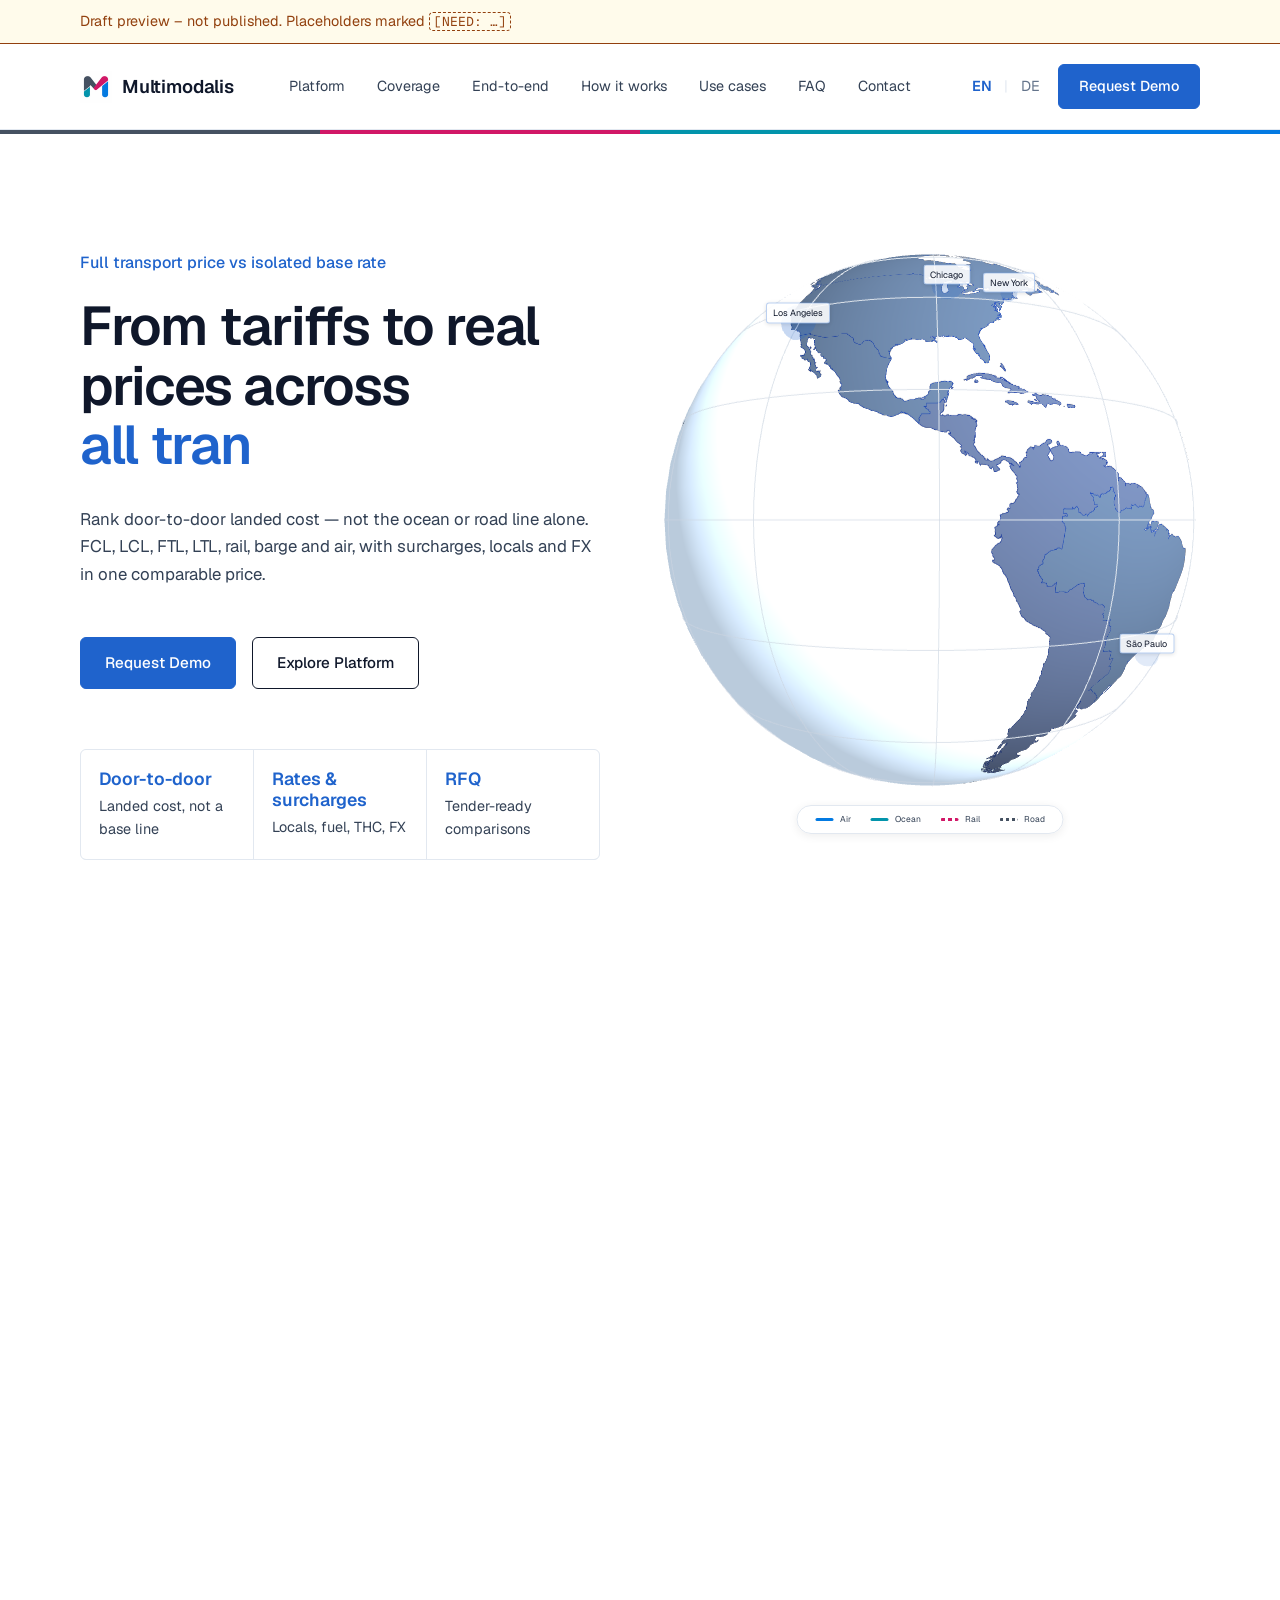
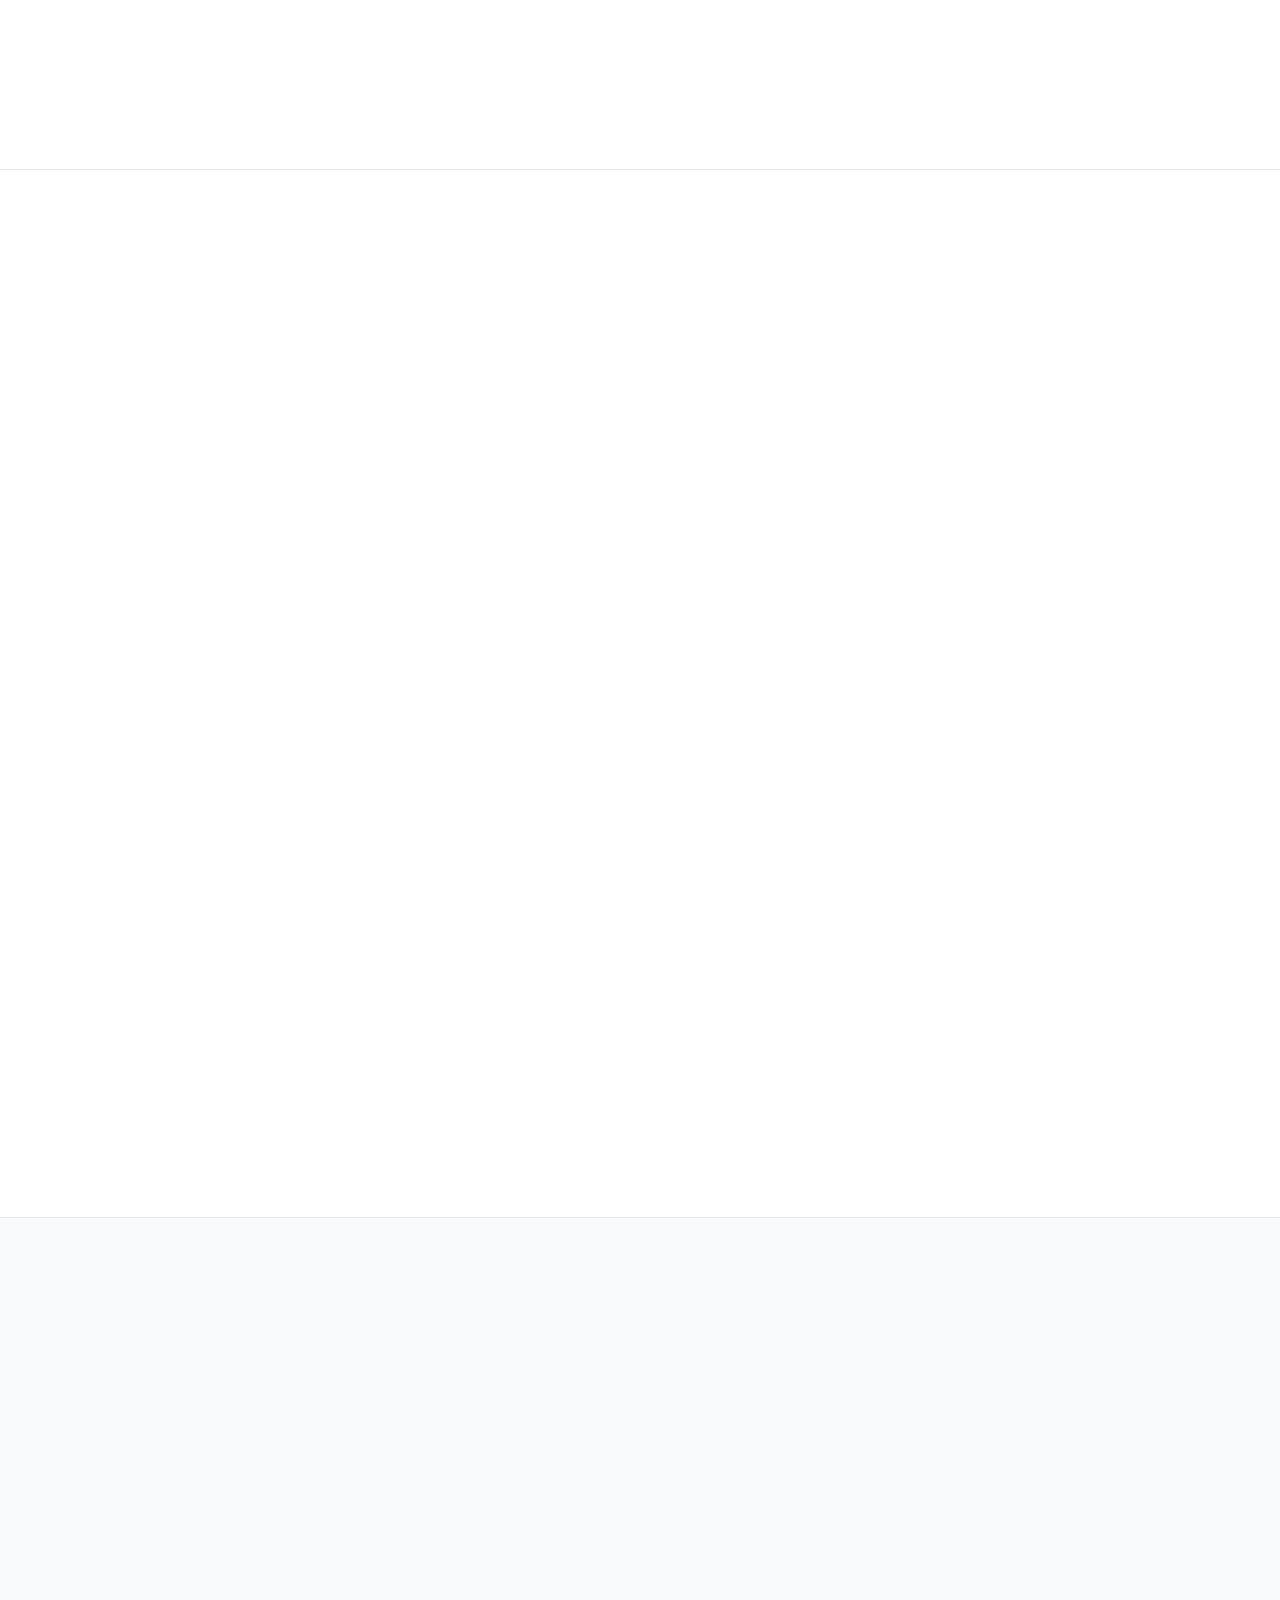
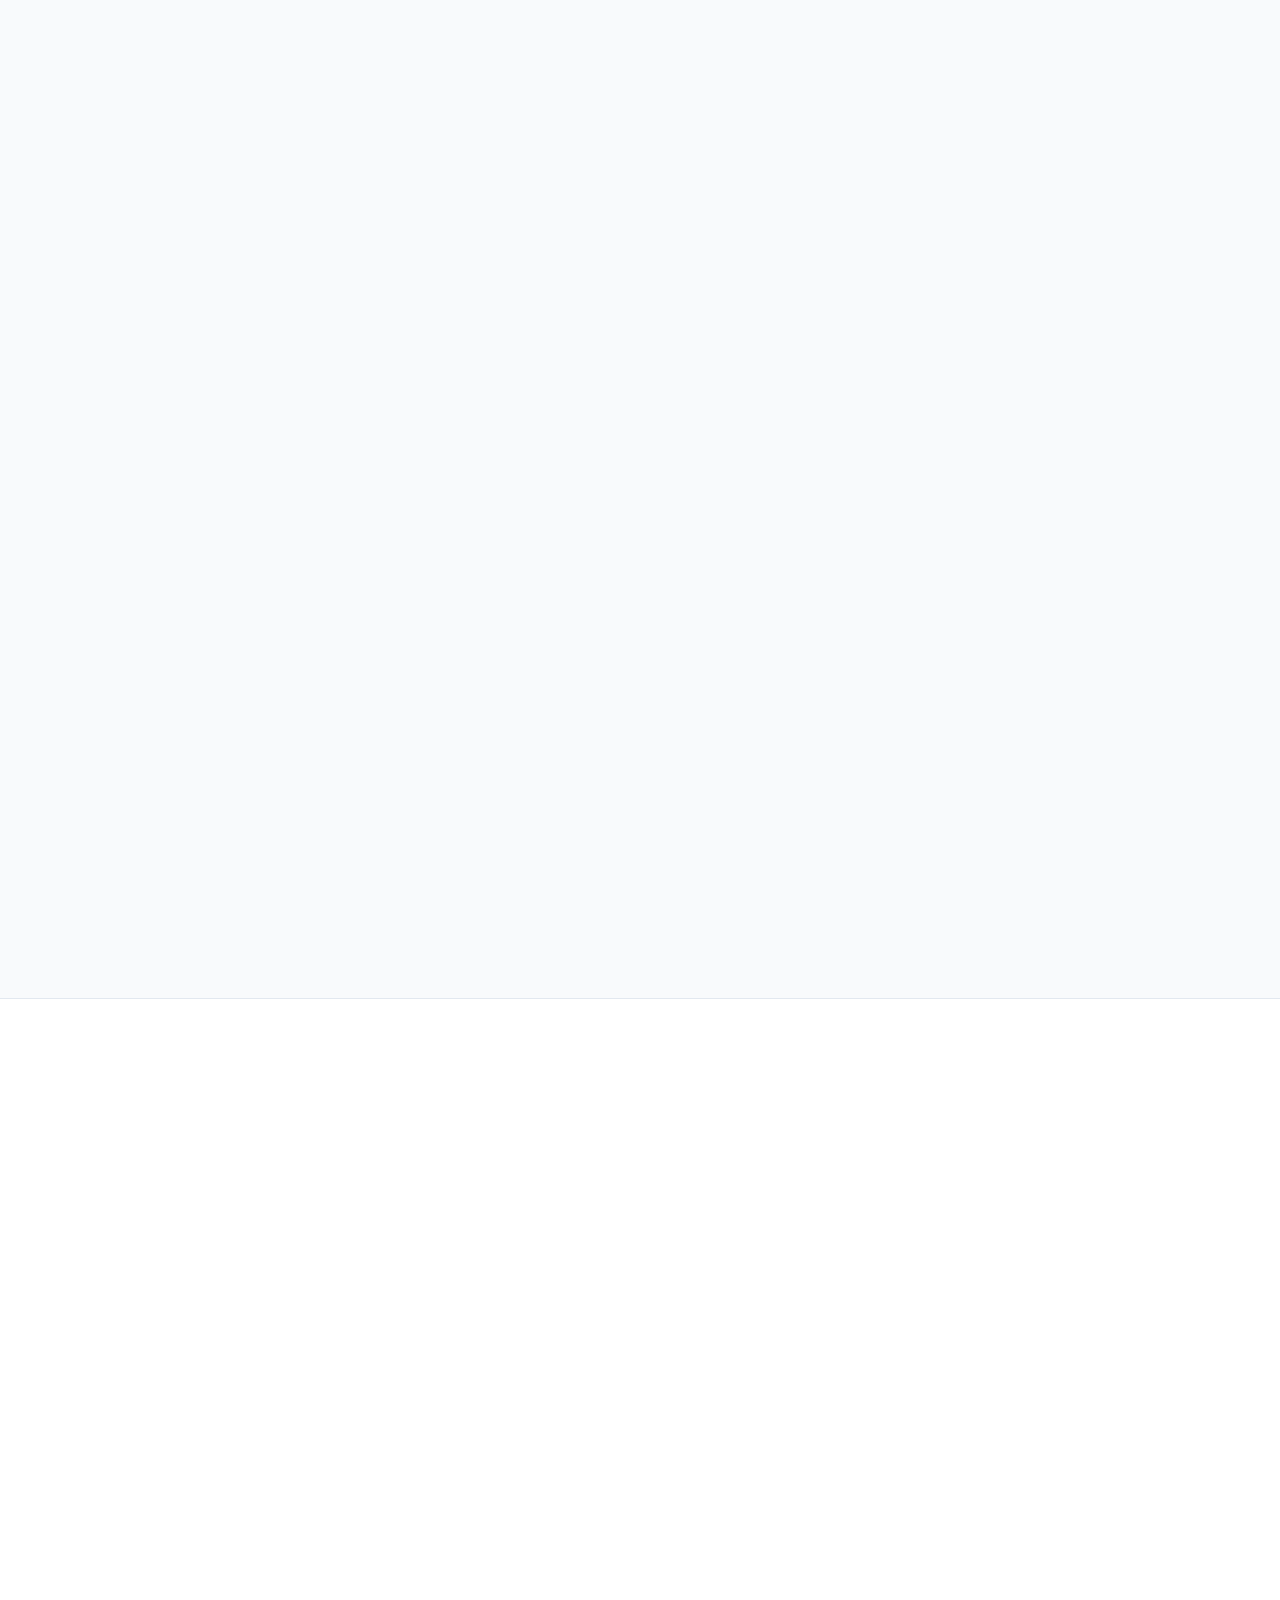
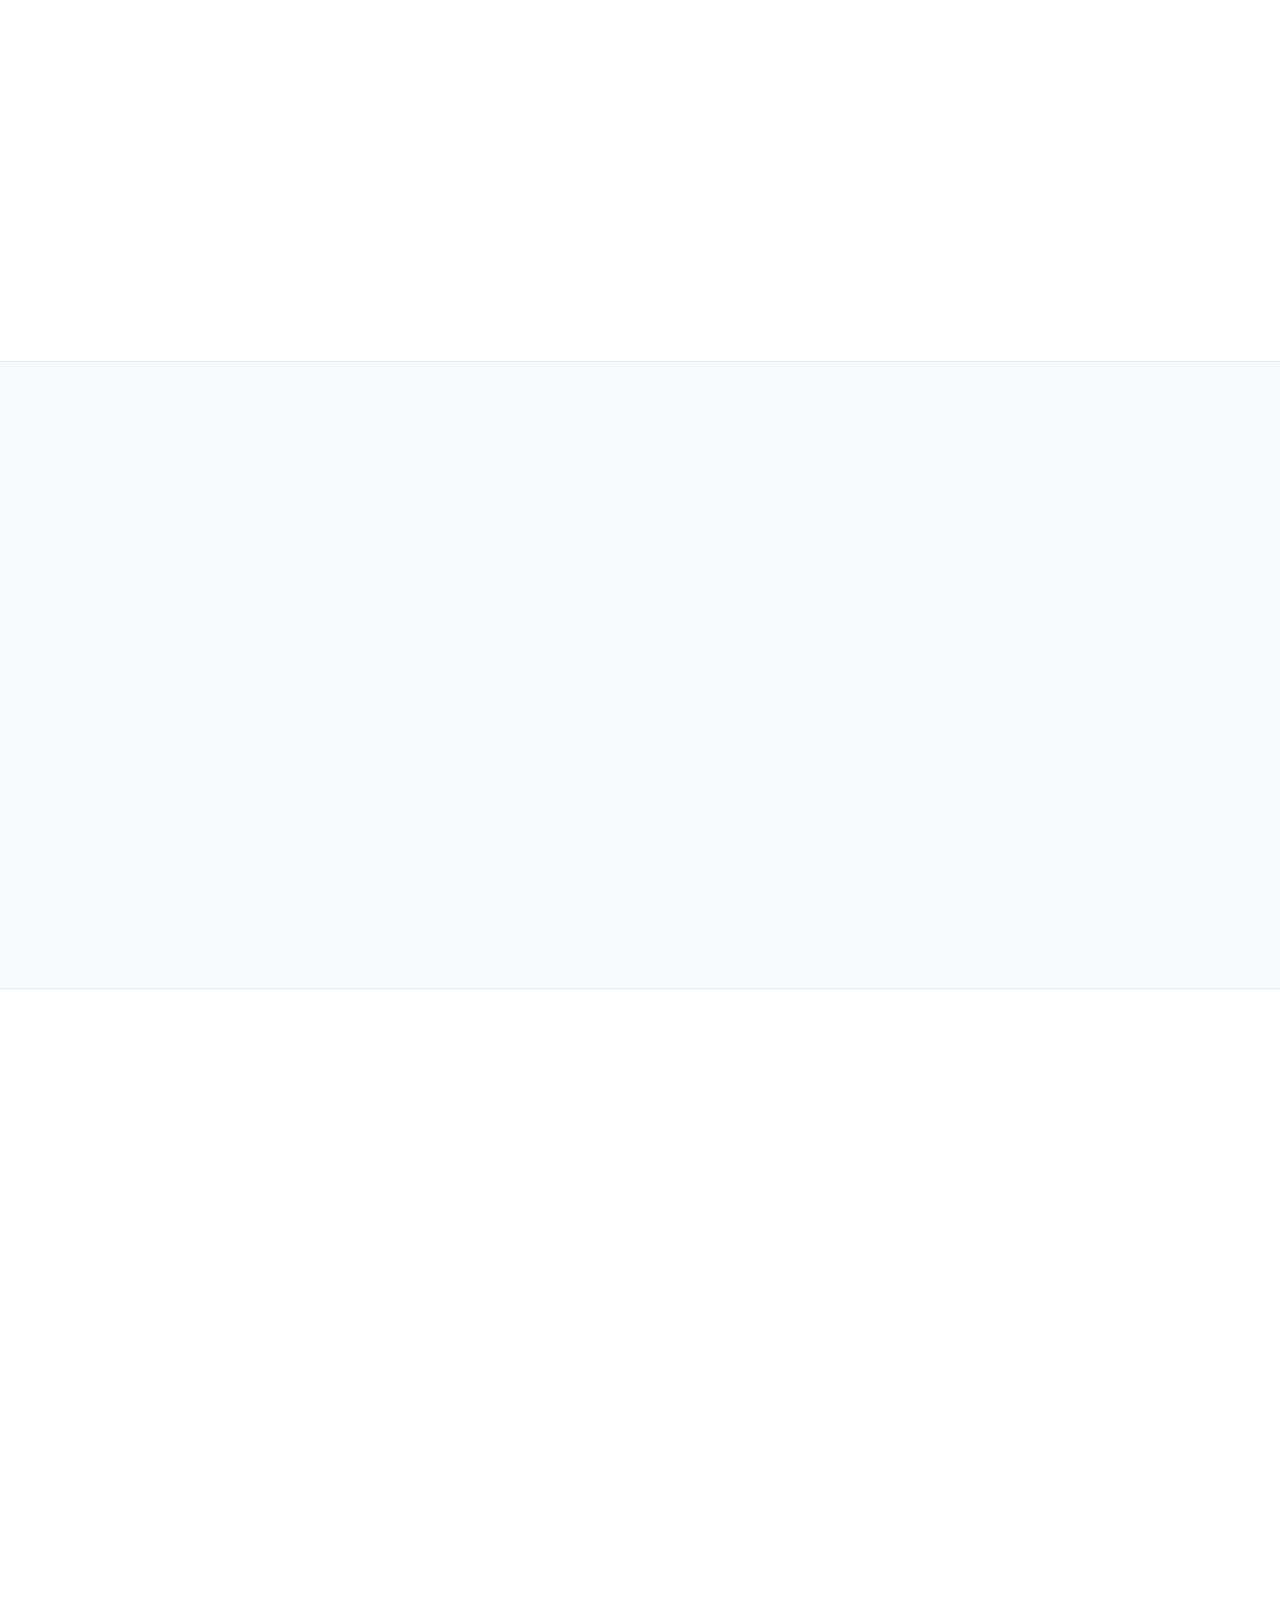
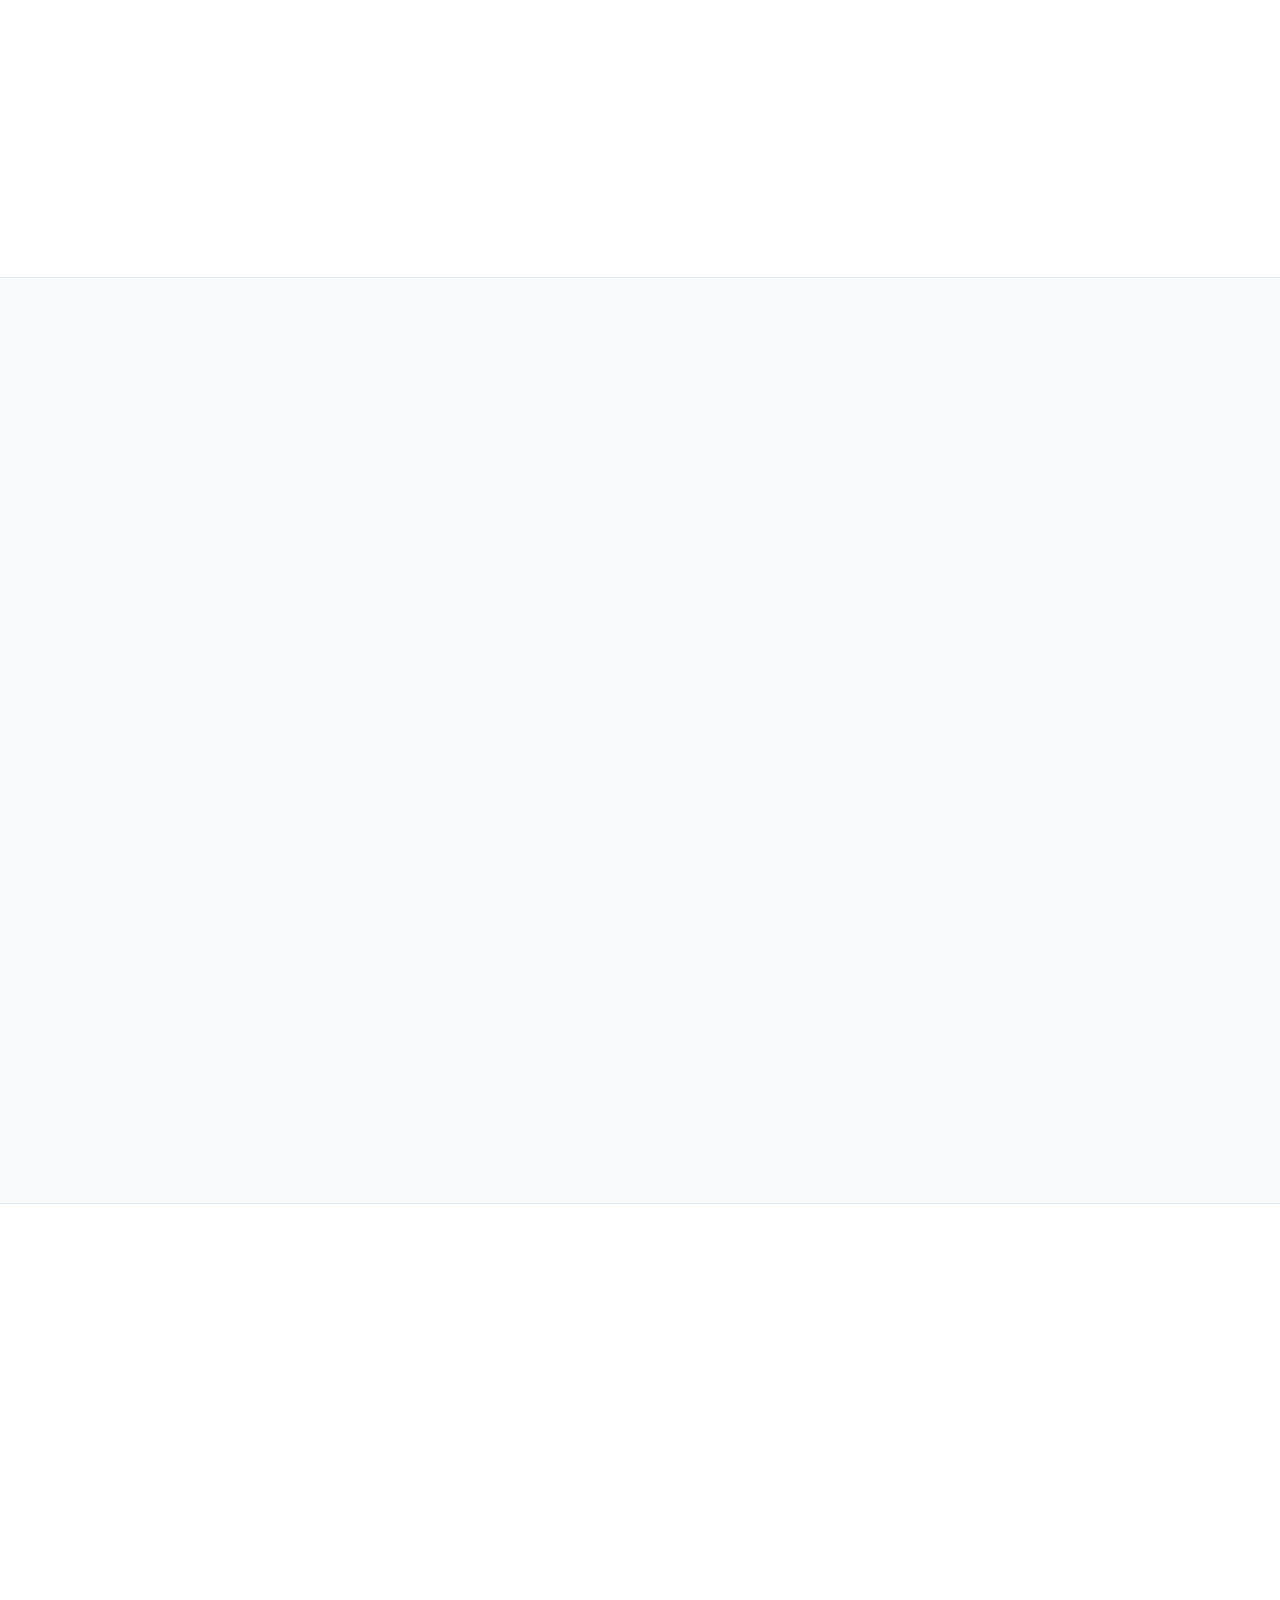
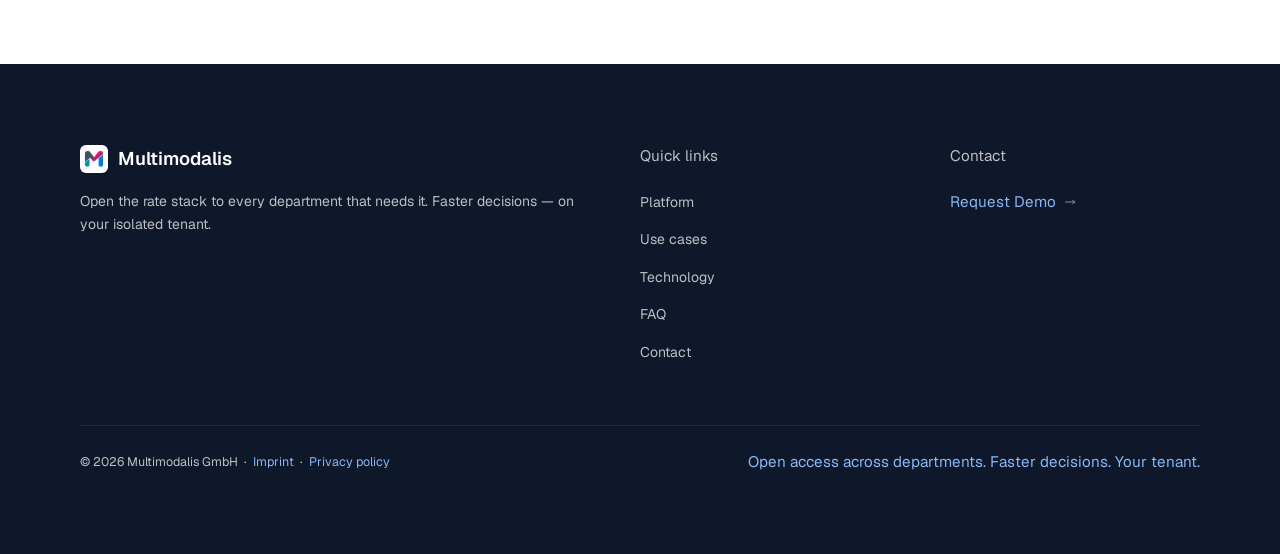
==== site/index.html @ 3c8e8b5a "Content v2 from Saad's HTML (2026-10-10): new hero, intro, platform, coverage, use cases, technology" ====
<!DOCTYPE html>
<html lang="en">
<head>
<meta charset="utf-8">
<meta name="viewport" content="width=device-width, initial-scale=1">
<meta http-equiv="Content-Security-Policy" content="default-src 'self'; img-src 'self' data: blob:; style-src 'self'; script-src 'self'; font-src 'self'; connect-src 'self'; object-src 'none'; base-uri 'self'; form-action 'none'">
<meta name="referrer" content="strict-origin-when-cross-origin">
<title>Multimodalis – Pricing Engine for Transport Logistics</title>
<meta name="description" content="Rank door-to-door landed cost — not the ocean or road line alone. FCL, LCL, FTL, LTL, rail, barge and air, with surcharges, locals and FX in one comparable price.">

<link rel="canonical" href="https://saad-acc.github.io/multimodalis-website/en/">
<link rel="alternate" hreflang="en" href="https://saad-acc.github.io/multimodalis-website/en/"><link rel="alternate" hreflang="de" href="https://saad-acc.github.io/multimodalis-website/de/"><link rel="alternate" hreflang="x-default" href="https://saad-acc.github.io/multimodalis-website/en/">
<meta property="og:type" content="website"><meta property="og:site_name" content="Multimodalis"><meta property="og:title" content="Multimodalis – Pricing Engine for Transport Logistics"><meta property="og:description" content="Rank door-to-door landed cost — not the ocean or road line alone. FCL, LCL, FTL, LTL, rail, barge and air, with surcharges, locals and FX in one comparable price."><meta property="og:url" content="https://saad-acc.github.io/multimodalis-website/en/"><meta property="og:image" content="https://saad-acc.github.io/multimodalis-website/assets/img/multimodalis-og.png"><meta property="og:locale" content="en_US">
<meta name="theme-color" content="#FFFFFF">
<link rel="icon" href="favicon.ico" sizes="any">
<link rel="icon" type="image/png" sizes="32x32" href="assets/favicon/multimodalis-favicon-32.png">
<link rel="apple-touch-icon" href="assets/favicon/apple-touch-icon.png">
<link rel="manifest" href="site.webmanifest">
<link rel="preload" href="assets/fonts/multimodalis-Geist-Variable.woff2" as="font" type="font/woff2" crossorigin>
<link rel="stylesheet" href="assets/css/site.css">
<script src="assets/js/main.js" defer></script>
</head>
<body>
<a class="skip-link" href="#main">Skip to content</a>
<div class="draft-banner"><div class="container">Draft preview – not published. Placeholders marked <span class="need">[NEED: …]</span></div></div>

<nav aria-label="Main" class="site-nav">
<div class="nav-inner">
<a class="nav-logo" href="./"><img alt="" height="32" src="./assets/logo/multimodalis-logo-64.png" width="32"/>Multimodalis</a>
<div class="nav-links">
<a href="#platform">Platform</a>
<a href="#coverage">Coverage</a>
<a href="#end-to-end">End-to-end</a>
<a href="#how-it-works">How it works</a>
<a href="#use-cases">Use cases</a>
<a href="#faq">FAQ</a>
<a href="#contact">Contact</a>
</div>
<div class="nav-cta"><div aria-label="Language / Sprache" class="lang-toggle" role="group"><a aria-current="true" class="lang-btn" href="./en/" hreflang="en" lang="en">EN</a><span aria-hidden="true" class="lang-sep">|</span><a class="lang-btn" href="./de/" hreflang="de" lang="de">DE</a></div>
<a class="btn btn-primary nav-btn" href="#contact">Request Demo</a>
</div>
<button aria-controls="mobile-menu" aria-expanded="false" aria-label="Open menu" class="mobile-toggle" type="button"><svg aria-hidden="true" fill="none" height="22" stroke="currentColor" stroke-width="1.5" viewbox="0 0 24 24" width="22"><path d="M4 6h16M4 12h16M4 18h16" stroke-linecap="round" stroke-linejoin="round"></path></svg></button></div>
<div id="mobile-menu">
<a href="#platform">Platform</a>
<a href="#coverage">Coverage</a>
<a href="#end-to-end">End-to-end</a>
<a href="#how-it-works">How it works</a>
<a href="#use-cases">Use cases</a>
<a href="#technology">Technology</a>
<a href="#faq">FAQ</a>
<a href="#contact">Contact</a>
<div aria-label="Language / Sprache" class="lang-toggle mobile-lang" role="group"><a aria-current="true" class="lang-btn" href="./en/" hreflang="en" lang="en">EN</a><span aria-hidden="true" class="lang-sep">|</span><a class="lang-btn" href="./de/" hreflang="de" lang="de">DE</a></div><a class="btn btn-primary mobile-cta" href="#contact">Request Demo</a>
</div>
</nav>
<main id="main">
<section class="hero">
<div class="container">
<div class="grid-2">
<div class="fade-up visible">
<div class="hero-tagline">Full transport price vs isolated base rate</div>
<h1>
<span>From tariffs to real prices across</span><br/>
<span id="rotating-term">all transport modes</span>
</h1>
<p class="hero-sub">Rank door-to-door landed cost — not the ocean or road line alone. FCL, LCL, FTL, LTL, rail, barge and air, with surcharges, locals and FX in one comparable price.</p>
<div class="hero-cta">
<a class="btn btn-primary" href="#contact">Request Demo</a>
<a class="btn btn-outline" href="#platform">Explore Platform</a>
</div>
<div class="hero-stats">
<div class="hero-stat">
<div class="stat-num">Door-to-door</div>
<div class="stat-label">Landed cost, not a base line</div>
</div>
<div class="hero-stat">
<div class="stat-num">Rates &amp; surcharges</div>
<div class="stat-label">Locals, fuel, THC, FX</div>
</div>
<div class="hero-stat">
<div class="stat-num">RFQ</div>
<div class="stat-label">Tender-ready comparisons</div>
</div>
</div>
</div>
<div class="fade-up visible hero-globe">
<div class="globe-wrapper">
<canvas aria-hidden="true" data-map="./assets/img/multimodalis-globe-world-fill.png" id="globe-canvas"></canvas>
<div class="globe-labels" id="globe-labels"></div>
<div aria-hidden="true" class="globe-legend">
<div class="globe-legend-item"><div class="globe-legend-line legend-air"></div>Air</div>
<div class="globe-legend-item"><div class="globe-legend-line legend-ocean"></div>Ocean</div>
<div class="globe-legend-item"><div class="globe-legend-line legend-rail"></div>Rail</div>
<div class="globe-legend-item"><div class="globe-legend-line legend-road"></div>Road</div>
</div>
</div>
</div>
</div>
</div>
</section>
<section class="section" id="intro">
<div class="container">
<div class="intro-header fade-up">
<div>
<p class="intro-tagline">
What Multimodalis Does
</p>
<h2>One Platform for All Pricing Complexity</h2>
</div>
<p class="intro-lead">Multimodalis unifies fragmented tariff landscapes into a single, structured pricing engine — across every mode, every surcharge and every cost combination.</p>
</div>
<div class="grid-4 fade-up">
<div class="platform-card">
<div class="platform-icon">
<svg aria-hidden="true" fill="none" stroke="currentColor" stroke-width="1.8" viewbox="0 0 24 24"><rect height="14" rx="2" width="20" x="2" y="3"></rect><path d="M8 21h8M12 17v4" stroke-linecap="round" stroke-linejoin="round"></path></svg>
</div>
<h4>Unify Tariffs</h4>
<p>Bring ocean, road, rail, barge and airfreight rates into one structure and one system of record.</p>
</div>
<div class="platform-card">
<div class="platform-icon">
<svg aria-hidden="true" fill="none" stroke="currentColor" stroke-width="1.8" viewbox="0 0 24 24"><path d="M12 2L2 7l10 5 10-5-10-5z" stroke-linecap="round" stroke-linejoin="round"></path><path d="M2 17l10 5 10-5M2 12l10 5 10-5" stroke-linecap="round" stroke-linejoin="round"></path></svg>
</div>
<h4>Apply Full Cost Logic</h4>
<p>Automatically include fuel, BAF, THC, toll, handling, pickup, drop-off, LWS and all surcharges.</p>
</div>
<div class="platform-card">
<div class="platform-icon">
<svg aria-hidden="true" fill="none" stroke="currentColor" stroke-width="1.8" viewbox="0 0 24 24"><path d="M18 20V10M12 20V4M6 20v-6" stroke-linecap="round" stroke-linejoin="round"></path></svg>
</div>
<h4>Compare Real Prices</h4>
<p>Benchmark complete transport options side by side — not isolated rate sheets from separate systems.</p>
</div>
<div class="platform-card">
<div class="platform-icon">
<svg aria-hidden="true" fill="none" stroke="currentColor" stroke-width="1.8" viewbox="0 0 24 24"><path d="M9 11l3 3L22 4" stroke-linecap="round" stroke-linejoin="round"></path><path d="M21 12v7a2 2 0 0 1-2 2H5a2 2 0 0 1-2-2V5a2 2 0 0 1 2-2h11" stroke-linecap="round" stroke-linejoin="round"></path></svg>
</div>
<h4>Sales offers, tenders and RFQ</h4>
<p>Generate versioned customer offers from FCL, LTL, air and LCL rates. Run tenders, capture supplier responses and track capacity — not a generic slogan.</p>
</div>
</div>
</div>
</section>
<div class="divider"></div>
<section class="section" id="platform">
<div class="container">
<div class="section-header centered fade-up">
<h2>A unified pricing engine for transport logistics</h2>
<p>Multimodalis does not just display tariffs. It calculates real transport prices – across all transport modes, all cost elements and all relevant pricing structures.</p>
</div>
<div class="platform-grid fade-up">
<div class="platform-card">
<div class="platform-icon">
<svg aria-hidden="true" viewbox="0 0 24 24"><path d="M9 17v-6h13M9 17l-4-4m4 4l-4 4M15 7V5a2 2 0 00-2-2H5a2 2 0 00-2 2v14a2 2 0 002 2h8a2 2 0 002-2v-2" stroke-linecap="round" stroke-linejoin="round"></path></svg>
</div>
<h4>Unified pricing engine</h4>
<p>One pricing logic for FCL, LCL, FTL, LTL, Rail, Barge and Airfreight – all calculated in one system.</p>
</div>
<div class="platform-card">
<div class="platform-icon">
<svg aria-hidden="true" viewbox="0 0 24 24"><path d="M12 8c-1.657 0-3 .895-3 2s1.343 2 3 2 3 .895 3 2-1.343 2-3 2m0-10V4m0 14v2M5 12a7 7 0 1014 0A7 7 0 005 12z" stroke-linecap="round" stroke-linejoin="round"></path></svg>
</div>
<h4>Complete cost breakdown</h4>
<p>Include base rates, surcharges, local charges, handling, fuel, BAF, toll, LWS, terminal costs and currency conversion.</p>
</div>
<div class="platform-card">
<div class="platform-icon">
<svg aria-hidden="true" viewbox="0 0 24 24"><path d="M3 10h11M9 21V3m12 7h-5m0 0V5m0 5v5" stroke-linecap="round" stroke-linejoin="round"></path></svg>
</div>
<h4>Combination logic</h4>
<p>Combine different tariffs and transport legs into one valid, optimized transport option with one total price.</p>
</div>
<div class="platform-card">
<div class="platform-icon">
<svg aria-hidden="true" viewbox="0 0 24 24"><path d="M8 9l3 3-3 3m5 0h3M5 20h14a2 2 0 002-2V6a2 2 0 00-2-2H5a2 2 0 00-2 2v12a2 2 0 002 2z" stroke-linecap="round" stroke-linejoin="round"></path></svg>
</div>
<h4>NAC, tenders, capacity and spot</h4>
<p>Run tenders, collect supplier responses, track capacity and send spot inquiries. NAC is a workflow — not just another rate type — and results sit next to your contracted tariffs.</p>
</div>
<div class="platform-card">
<div class="platform-icon">
<svg aria-hidden="true" viewbox="0 0 24 24"><path d="M7 3h8l5 5v13a2 2 0 01-2 2H7a2 2 0 01-2-2V5a2 2 0 012-2z" stroke-linecap="round" stroke-linejoin="round"></path><path d="M14 3v6h6M8 13h8M8 17h5" stroke-linecap="round" stroke-linejoin="round"></path></svg>
</div>
<h4>Sales offer generation</h4>
<p>Build versioned customer offers from group templates, export PDF, and pull rates from FCL, LTL, air and LCL into one commercial document.</p>
</div>
<div class="platform-card">
<div class="platform-icon">
<svg aria-hidden="true" viewbox="0 0 24 24"><path d="M13 10V3L4 14h7v7l9-11h-7z" stroke-linecap="round" stroke-linejoin="round"></path></svg>
</div>
<h4>High degree of automation</h4>
<p>Automate recurring pricing logic, tariff imports, inbound RFQs and cost updates to cut manual work.</p>
</div>
</div>
</div>
</section>
<div class="divider"></div>
<section class="section section-alt" id="coverage">
<div class="container">
<div class="coverage-header fade-up">
<h2>All Transport Modes. One Pricing Logic.</h2>
<p>Multimodalis connects pricing structures that usually live in separate spreadsheets, separate teams and separate systems.</p>
</div>
<div class="modes-grid fade-up">
<div class="mode-card">
<img alt="Container ship at sea" decoding="async" height="600" src="./assets/img/multimodalis-ocean.webp" width="800"/>
<div class="mode-body">
<h3>Ocean</h3>
<p>FCL and LCL with port locals — contract port-to-port plus live carrier online rates on the same lanes.</p>
</div>
</div>
<div class="mode-card">
<img alt="Truck on a highway" decoding="async" height="600" src="./assets/img/multimodalis-road.webp" width="800"/>
<div class="mode-body">
<h3>Road</h3>
<p>FTL and LTL including toll, fuel, pickup and drop-off, plus piece–LDM calculation and carrier-specific LTL rules.</p>
</div>
</div>
<div class="mode-card">
<img alt="Freight train" decoding="async" height="600" src="./assets/img/multimodalis-rail-barge.webp" width="800"/>
<div class="mode-body">
<h3>Rail &amp; Barge</h3>
<p>Intermodal tariffs, combination legs, terminal costs, and all-in / zone surcharge (KV) maintenance with period control.</p>
</div>
</div>
<div class="mode-card">
<img alt="Cargo aircraft" decoding="async" height="600" src="./assets/img/multimodalis-air.webp" width="800"/>
<div class="mode-body">
<h3>Airfreight</h3>
<p>Airfreight with chargeable weight, FSC and SSC, security fees and add-ons in the landed price.</p>
</div>
</div>
</div>
<div class="coverage-strip fade-up">
<div class="cstrip-left">
<h3>Included Pricing Components</h3>
<div class="comp-list">
<div class="comp-item"><span class="comp-check"><svg aria-hidden="true" fill="none" viewbox="0 0 12 12"><path d="M2 6l3 3 5-5" stroke="currentColor"></path></svg></span><span>Base rates</span></div>
<div class="comp-item"><span class="comp-check"><svg aria-hidden="true" fill="none" viewbox="0 0 12 12"><path d="M2 6l3 3 5-5" stroke="currentColor"></path></svg></span><span>Fuel &amp; diesel</span></div>
<div class="comp-item"><span class="comp-check"><svg aria-hidden="true" fill="none" viewbox="0 0 12 12"><path d="M2 6l3 3 5-5" stroke="currentColor"></path></svg></span>BAF / CAF / PSS</div>
<div class="comp-item"><span class="comp-check"><svg aria-hidden="true" fill="none" viewbox="0 0 12 12"><path d="M2 6l3 3 5-5" stroke="currentColor"></path></svg></span>THC / local charges</div>
<div class="comp-item"><span class="comp-check"><svg aria-hidden="true" fill="none" viewbox="0 0 12 12"><path d="M2 6l3 3 5-5" stroke="currentColor"></path></svg></span><span>Toll &amp; distance logic</span></div>
<div class="comp-item"><span class="comp-check"><svg aria-hidden="true" fill="none" viewbox="0 0 12 12"><path d="M2 6l3 3 5-5" stroke="currentColor"></path></svg></span><span>Pickup / drop-off</span></div>
<div class="comp-item"><span class="comp-check"><svg aria-hidden="true" fill="none" viewbox="0 0 12 12"><path d="M2 6l3 3 5-5" stroke="currentColor"></path></svg></span><span>Terminal &amp; handling</span></div>
<div class="comp-item"><span class="comp-check"><svg aria-hidden="true" fill="none" viewbox="0 0 12 12"><path d="M2 6l3 3 5-5" stroke="currentColor"></path></svg></span><span>Low water surcharge</span></div>
<div class="comp-item"><span class="comp-check"><svg aria-hidden="true" fill="none" viewbox="0 0 12 12"><path d="M2 6l3 3 5-5" stroke="currentColor"></path></svg></span><span>Minimum prices</span></div>
<div class="comp-item"><span class="comp-check"><svg aria-hidden="true" fill="none" viewbox="0 0 12 12"><path d="M2 6l3 3 5-5" stroke="currentColor"></path></svg></span>NAC / FAK / special rates</div>
<div class="comp-item"><span class="comp-check"><svg aria-hidden="true" fill="none" viewbox="0 0 12 12"><path d="M2 6l3 3 5-5" stroke="currentColor"></path></svg></span><span>P2P + carrier online rates</span></div>
<div class="comp-item"><span class="comp-check"><svg aria-hidden="true" fill="none" viewbox="0 0 12 12"><path d="M2 6l3 3 5-5" stroke="currentColor"></path></svg></span><span>KV / all-in zone surcharges</span></div>
<div class="comp-item"><span class="comp-check"><svg aria-hidden="true" fill="none" viewbox="0 0 12 12"><path d="M2 6l3 3 5-5" stroke="currentColor"></path></svg></span><span>Chargeable weight / FSC-SSC</span></div>
<div class="comp-item"><span class="comp-check"><svg aria-hidden="true" fill="none" viewbox="0 0 12 12"><path d="M2 6l3 3 5-5" stroke="currentColor"></path></svg></span><span>Piece–LDM / LTL rules</span></div>
<div class="comp-item"><span class="comp-check"><svg aria-hidden="true" fill="none" viewbox="0 0 12 12"><path d="M2 6l3 3 5-5" stroke="currentColor"></path></svg></span><span>Currency conversion</span></div>
<div class="comp-item"><span class="comp-check"><svg aria-hidden="true" fill="none" viewbox="0 0 12 12"><path d="M2 6l3 3 5-5" stroke="currentColor"></path></svg></span><span>Customer-specific logic</span></div>
</div>
</div>
<div class="cstrip-right">
<h3>Why Complete Pricing Matters</h3>
<p>Comparing only base rates produces misleading results. Multimodalis calculates the full cost of each transport option — making comparisons accurate and decisions defensible.</p>
<div>
<div class="cstat-row"><span>Transport modes</span><span class="cstat-val">Ocean, road, rail, barge, air</span></div>
<div class="cstat-row"><span>Cost stack</span><span class="cstat-val">Base + surcharges + locals + FX</span></div>
<div class="cstat-row"><span>Currency pairs</span><span class="cstat-val">All major</span></div>
<div class="cstat-row"><span>Combination logic</span><span class="cstat-val">Multimodal</span></div>
</div>
</div>
</div>
</div>
</section>
<div class="divider"></div>
<section class="section" id="end-to-end">
<div class="container">
<div class="section-header centered fade-up">
<h2>Full end-to-end coverage</h2>
<p>Connect origin, main carriage and destination pricing in one continuous transport logic.</p>
</div>
<p class="key-message fade-up">Multimodalis does not calculate isolated rates — it builds complete transport chains.</p>
<div class="fade-up">
<div class="chain-grid">
<div class="chain-col">
<div class="chain-phase">
<div class="phase-badge">A</div>
<h3 class="phase-label">Pre-carriage</h3>
</div>
<ul class="chain-list">
<li>Pick-up costs</li>
<li>Pre-carriage</li>
<li>Pre-carriage surcharges</li>
<li>Local charges origin</li>
</ul>
</div>
<div class="chain-col main">
<div class="chain-phase">
<div class="phase-badge">→</div>
<h3 class="phase-label">Main leg</h3>
</div>
<ul class="chain-list">
<li>Main carriage</li>
<li>Seafreight / Rail / Barge / Airfreight</li>
<li>Freight</li>
<li>Surcharges</li>
</ul>
</div>
<div class="chain-col">
<div class="chain-phase">
<div class="phase-badge">B</div>
<h3 class="phase-label">On-carriage</h3>
</div>
<ul class="chain-list">
<li>Local charges destination</li>
<li>On-carriage</li>
<li>On-carriage surcharges</li>
<li>Drop-off costs</li>
</ul>
</div>
</div>
<div class="chain-footer">
<p>Pre-carriage, main carriage and on-carriage can be linked seamlessly across transport modes and cost elements.</p>
</div>
</div>
</div>
</section>
<div class="divider"></div>
<section class="section section-alt" id="how-it-works">
<div class="container">
<div class="section-header centered fade-up">
<h2>From tariff data to better decisions</h2>
<p>Multimodalis structures pricing complexity into a clear workflow – so your teams can calculate, compare and act faster.</p>
</div>
<div class="grid-4 fade-up">
<div class="step-card">
<div class="step-num">01 —</div>
<div class="step-divider"></div>
<h4>Import or maintain tariffs</h4>
<p>Upload rate sheets or maintain tariffs directly in the platform – by mode, provider, region and customer logic.</p>
</div>
<div class="step-card">
<div class="step-num">02 —</div>
<div class="step-divider"></div>
<h4>Apply pricing rules</h4>
<p>Add surcharges, local charges, access rules, currency conversion and all relevant pricing conditions.</p>
</div>
<div class="step-card">
<div class="step-num">03 —</div>
<div class="step-divider"></div>
<h4>Run queries or RFQs</h4>
<p>Search routes, compare options, quote customers or request supplier rates. Save ranked queries and reuse them in sales offers and RFQs.</p>
</div>
<div class="step-card">
<div class="step-num">04 —</div>
<div class="step-divider"></div>
<h4>Decide with full transparency</h4>
<p>Get the best option instantly – with complete cost breakdown, valid combinations and comparable alternatives.</p>
</div>
</div>
</div>
</section>
<div class="divider"></div>
<section class="section" id="use-cases">
<div class="container">
<div class="section-header centered fade-up">
<h2>Built for pricing teams across logistics</h2>
<p>Whether you buy transport, sell transport or operate capacity – Multimodalis structures offers, tenders and tariff responses in one pricing process.</p>
</div>
<div class="grid-3 fade-up">
<div class="usecase-card">
<h3 class="usecase-title">Freight Forwarders</h3>
<p>Turn FCL, LTL, air and LCL rates into structured customer offers — versioned documents, group templates and PDF, not a spreadsheet dump.</p>
</div>
<div class="usecase-card">
<h3 class="usecase-title">Procurement Teams</h3>
<p>Benchmark complete door-to-door options against contracts and tender responses — the real best price, not the cheapest base rate.</p>
</div>
<div class="usecase-card">
<h3 class="usecase-title">Rail, Barge &amp; Truck Operators</h3>
<p>Maintain structured tariffs and respond to capacity and tender requests with comparable rates on your tenant.</p>
</div>
<div class="usecase-card">
<h3 class="usecase-title">Sales Teams</h3>
<p>Generate versioned customer offers from FCL, LTL, air and LCL rates — group templates, PDF export, and ranked options you can reuse.</p>
</div>
<div class="usecase-card">
<h3 class="usecase-title">Tender Management</h3>
<p>Run tenders and RFQs, collect supplier responses, track capacity and handle spot inquiries against your existing tariff landscape.</p>
</div>
<div class="usecase-card">
<h3 class="usecase-title">Rates &amp; surcharges</h3>
<p>One place for tariffs, surcharges and locals. Pricing, sales and procurement share the same stack — and decide faster, on your tenant.</p>
</div>
</div>
</div>
</section>
<div class="divider"></div>
<section class="section section-alt" id="technology">
<div class="container">
<div class="section-header centered fade-up">
<h2>Enterprise-ready for operational pricing</h2>
<p>Enterprise-ready: legal, compliance and security on your isolated tenant — with RBAC and OAuth / SAML / Enterprise SSO so departments share rates without sharing the whole company.</p>
</div>
<div class="fade-up">
<div class="tech-grid">
<div class="tech-card">
<h4>Web-based application</h4>
<p>No local installation. Access pricing workflows securely through your browser.</p>
</div>
<div class="tech-card">
<h4>Quote API, TMS/ERP &amp; import</h4>
<p>Import tariff data at scale and expose an intermodal quote API so TMS and ERP systems can request landed prices — not import only.</p>
</div>
<div class="tech-card">
<h4>Role-based access control</h4>
<p>Enterprise RBAC: define who can view, maintain, release or request rates and surcharges — by team and role.</p>
</div>
<div class="tech-card">
<h4>OAuth, SAML &amp; Enterprise SSO</h4>
<p>Sign in with your identity provider. Departments reach the same tenant through OAuth, SAML or Enterprise SSO.</p>
</div>
</div>
<div class="stat-bar">
<div class="stat-bar-item">
<div class="stat-bar-num">Legal</div>
<div class="stat-bar-label"><span class="need">[NEED: hosting/compliance claim approval (Saad)]</span></div>
</div>
<div class="stat-bar-item">
<div class="stat-bar-num">Compliance</div>
<div class="stat-bar-label">Security frameworks</div>
</div>
<div class="stat-bar-item">
<div class="stat-bar-num">RBAC</div>
<div class="stat-bar-label">Enterprise role access</div>
</div>
<div class="stat-bar-item">
<div class="stat-bar-num">SSO</div>
<div class="stat-bar-label">OAuth · SAML · Enterprise SSO</div>
</div>
</div>
</div>
</div>
</section>
<div class="divider"></div>
<section class="section" id="faq">
<div class="container container-narrow">
<div class="section-header centered fade-up">
<h2>Frequently asked questions</h2>
</div>
<div class="fade-up">
<div class="faq-item">
<button aria-expanded="false" class="faq-toggle" type="button">
<span>Which transport modes can be managed in Multimodalis?</span>
<svg aria-hidden="true" class="faq-icon" viewbox="0 0 24 24"><path d="M12 5v14M5 12h14" stroke-linecap="round" stroke-linejoin="round"></path></svg>
</button>
<div class="faq-content">Multimodalis is designed for FCL, LCL, FTL, LTL, rail, barge and airfreight. Ocean can combine contract P2P with live carrier rates; rail and barge include KV / all-in zone surcharges; air uses chargeable weight with FSC/SSC; LTL includes piece–LDM and carrier rules. Legs combine into one landed price.</div>
</div>
<div class="faq-item">
<button aria-expanded="false" class="faq-toggle" type="button">
<span>Does Multimodalis calculate only tariffs or complete prices?</span>
<svg aria-hidden="true" class="faq-icon" viewbox="0 0 24 24"><path d="M12 5v14M5 12h14" stroke-linecap="round" stroke-linejoin="round"></path></svg>
</button>
<div class="faq-content">Multimodalis calculates complete prices. Base rates, surcharges, local charges, currency conversion and further pricing logic are included in the final result.</div>
</div>
<div class="faq-item">
<button aria-expanded="false" class="faq-toggle" type="button">
<span>Can Multimodalis be used for procurement and sales?</span>
<svg aria-hidden="true" class="faq-icon" viewbox="0 0 24 24"><path d="M12 5v14M5 12h14" stroke-linecap="round" stroke-linejoin="round"></path></svg>
</button>
<div class="faq-content">Yes. Sales generates versioned customer offers (group templates, PDF) from FCL, LTL, air and LCL rates. Procurement and tender teams run RFQs, collect supplier responses, track capacity and compare them to contracted tariffs.</div>
</div>
<div class="faq-item">
<button aria-expanded="false" class="faq-toggle" type="button">
<span>Can providers share tariffs selectively?</span>
<svg aria-hidden="true" class="faq-icon" viewbox="0 0 24 24"><path d="M12 5v14M5 12h14" stroke-linecap="round" stroke-linejoin="round"></path></svg>
</button>
<div class="faq-content">Yes. Role-based access and OAuth / SAML / Enterprise SSO let you release tariffs to specific customers and teams on your tenant.</div>
</div>
<div class="faq-item">
<button aria-expanded="false" class="faq-toggle" type="button">
<span>How are tariffs and surcharges maintained?</span>
<svg aria-hidden="true" class="faq-icon" viewbox="0 0 24 24"><path d="M12 5v14M5 12h14" stroke-linecap="round" stroke-linejoin="round"></path></svg>
</button>
<div class="faq-content">Depending on the setup, tariffs can be imported, maintained by your team or managed jointly with Multimodalis. The platform is designed for scalable maintenance workflows.</div>
</div>
</div>
</div>
</section>
<div class="divider"></div>
<section class="section" id="contact">
<div class="container">
<div class="section-header centered fade-up">
<h2>See how Multimodalis fits your pricing process</h2>
<p>Request a demo and explore how Multimodalis can structure complex tariff landscapes, automate price logic and improve commercial decisions.</p>
</div>
<div class="contact-inner fade-up">
<div class="grid-2 contact-grid">
<div>
<h3 class="why-title">Why teams choose Multimodalis</h3>
<div class="why-list">
<div class="why-item"><span class="why-dash">—</span><span>Replace Excel-based pricing with one structured system</span></div>
<div class="why-item"><span class="why-dash">—</span><span>Compare complete prices instead of isolated tariffs</span></div>
<div class="why-item"><span class="why-dash">—</span><span>Increase transparency for sales, procurement and operations</span></div>
<div class="why-item"><span class="why-dash">—</span><span>Scale tariff maintenance, RFQ workflows and provider access</span></div>
</div>
<div class="tagline-box">
<div class="tagline-box-name">Multimodalis</div>
<p>Rates and surcharges in one tenant — sales, procurement and pricing decide faster.</p>
</div>
</div>
<div class="form-box">
<h3>Request a demo</h3>
<form aria-describedby="form-note" id="contact-form"><p class="form-note" id="form-note">Demo requests are not active yet: the form endpoint is still to be decided. Contact e-mail: <span class="need">[NEED: contact email / form endpoint (Saad)]</span></p><fieldset class="form-fieldset" disabled="">
<div class="form-row form-field">
<div>
<label class="field-label" for="name">Name *</label>
<input class="field-input" id="name" name="name" placeholder="" required="" type="text"/>
</div>
<div>
<label class="field-label" for="company">Company *</label>
<input class="field-input" id="company" name="company" placeholder="" required="" type="text"/>
</div>
</div>
<div class="form-row form-field">
<div>
<label class="field-label" for="email">E-Mail *</label>
<input class="field-input" id="email" name="email" placeholder="" required="" type="email"/>
</div>
<div>
<label class="field-label" for="phone">Phone</label>
<input class="field-input" id="phone" name="phone" placeholder="" type="tel"/>
</div>
</div>
<div class="form-field">
<label class="field-label" for="message">Message</label>
<textarea class="field-input" id="message" name="message" placeholder="Tell us about your pricing setup, modes, regions or current challenges..." rows="4"></textarea>
</div>
<button class="submit-btn" type="submit">Request Demo</button>
</fieldset></form>
</div>
</div>
</div>
</div>
</section>
</main>
<footer>
<div class="container">
<div class="footer-inner">
<div class="footer-brand">
<div class="footer-brand-name"><img alt="" height="28" src="./assets/logo/multimodalis-logo-64.png" width="28"/>Multimodalis</div>
<p>Open the rate stack to every department that needs it. Faster decisions — on your isolated tenant.</p>
</div>
<div>
<div class="footer-col-title">Quick links</div>
<ul class="footer-links">
<li><a href="#platform">Platform</a></li>
<li><a href="#use-cases">Use cases</a></li>
<li><a href="#technology">Technology</a></li>
<li><a href="#faq">FAQ</a></li>
<li><a href="#contact">Contact</a></li>
</ul>
</div>
<div>
<div class="footer-col-title">Contact</div>
<a class="footer-contact-link" href="#contact">
<span>Request Demo</span>
<svg aria-hidden="true" fill="none" height="12" stroke="currentColor" stroke-width="1.5" viewbox="0 0 24 24" width="12"><path d="M17 8l4 4m0 0l-4 4m4-4H3" stroke-linecap="round" stroke-linejoin="round"></path></svg>
</a>
</div>
</div>
<div class="footer-bottom">
<div class="footer-copy">© <span id="footer-year">2026</span> Multimodalis GmbH  ·  <a href="./en/imprint/">Imprint</a>  ·  <a href="./en/privacy/">Privacy policy</a></div>
<div class="footer-motto">Open access across departments. Faster decisions. Your tenant.</div>
</div>
</div>
</footer>
<script type="application/ld+json">{"@context": "https://schema.org", "@graph": [{"@type": "Organization", "name": "Multimodalis GmbH", "url": "https://saad-acc.github.io/multimodalis-website", "logo": "https://saad-acc.github.io/multimodalis-website/assets/logo/multimodalis-logo-512.png"}, {"@type": "SoftwareApplication", "name": "Multimodalis", "applicationCategory": "BusinessApplication", "operatingSystem": "Web", "inLanguage": "en", "description": "Rank door-to-door landed cost — not the ocean or road line alone. FCL, LCL, FTL, LTL, rail, barge and air, with surcharges, locals and FX in one comparable price."}, {"@type": "FAQPage", "inLanguage": "en", "mainEntity": [{"@type": "Question", "name": "Which transport modes can be managed in Multimodalis?", "acceptedAnswer": {"@type": "Answer", "text": "Multimodalis is designed for FCL, LCL, FTL, LTL, rail, barge and airfreight. Ocean can combine contract P2P with live carrier rates; rail and barge include KV / all-in zone surcharges; air uses chargeable weight with FSC/SSC; LTL includes piece–LDM and carrier rules. Legs combine into one landed price."}}, {"@type": "Question", "name": "Does Multimodalis calculate only tariffs or complete prices?", "acceptedAnswer": {"@type": "Answer", "text": "Multimodalis calculates complete prices. Base rates, surcharges, local charges, currency conversion and further pricing logic are included in the final result."}}, {"@type": "Question", "name": "Can Multimodalis be used for procurement and sales?", "acceptedAnswer": {"@type": "Answer", "text": "Yes. Sales generates versioned customer offers (group templates, PDF) from FCL, LTL, air and LCL rates. Procurement and tender teams run RFQs, collect supplier responses, track capacity and compare them to contracted tariffs."}}, {"@type": "Question", "name": "Can providers share tariffs selectively?", "acceptedAnswer": {"@type": "Answer", "text": "Yes. Role-based access and OAuth / SAML / Enterprise SSO let you release tariffs to specific customers and teams on your tenant."}}, {"@type": "Question", "name": "How are tariffs and surcharges maintained?", "acceptedAnswer": {"@type": "Answer", "text": "Depending on the setup, tariffs can be imported, maintained by your team or managed jointly with Multimodalis. The platform is designed for scalable maintenance workflows."}}]}]}</script>
<script src="assets/js/three.r128.min.js" defer></script>
<script src="assets/js/globe.js" defer></script>
</body>
</html>
---- site/assets/css/site.css ----
:root {
  /* Multimodalis tokens (brands/multimodalis/tokens.json, 2026-10-09) */
  --primary: #1F63CC; --primary-hover: #174FA5; --primary-pressed: #123D82; --focus-ring: #8AB6FF;
  --primary-dim: rgba(31,99,204,0.06); --primary-mid: rgba(31,99,204,0.14); --primary-border: rgba(31,99,204,0.28);
  --mode-road: #455161; --mode-rail: #D11767; --mode-sea: #0294AB; --mode-air: #037AE2;
  --accent-on-dark: #87B8F3;
  --fg: #0F172A; --fg-2: #334155; --fg-3: #64748B; --border: #E2E8F0; --border-strong: #CBD5E1;
  --bg: #FFFFFF; --bg-2: #F8FAFC;
  --warn-bg: #FFFBEB; --warn-dark: #92400E;
  --font-body: 'Geist', Arial, sans-serif; --font-mono: 'Geist Mono', ui-monospace, monospace;
  --sp-xs: 1px; --sp-sm: 30px; --sp-md: 40px; --sp-lg: 60px; --sp-xl: 80px; --sp-2xl: 100px; --sp-3xl: 120px;
  --r-sm: 6px; --r-md: 12px; --r-lg: 16px; --r-full: 50px;
  --dur-xs: 150ms; --dur-sm: 200ms; --dur-md: 300ms; --ease: ease;
}
@font-face { font-family: 'Geist'; src: url('../fonts/multimodalis-Geist-Variable.woff2') format('woff2'); font-weight: 100 900; font-style: normal; font-display: swap; }
@font-face { font-family: 'Geist Mono'; src: url('../fonts/multimodalis-GeistMono-Variable.woff2') format('woff2'); font-weight: 100 900; font-style: normal; font-display: swap; }




*, *::before, *::after { box-sizing: border-box; margin: 0; padding: 0; }
html { scroll-behavior: smooth; }
body {
  font-family: var(--font-body);
  background: var(--bg);
  color: var(--fg);
  font-size: 1rem;
  line-height: 1.6;
  -webkit-font-smoothing: antialiased;
}

/* ── Typography ── */
h1, h2, h3, h4 { font-weight: 500; line-height: 1.1; letter-spacing: -0.02em; }
h1 { font-size: clamp(2.5rem, 3.125rem, 3.7rem); }
h2 { font-size: clamp(2rem, 2.5rem, 3.2rem); }
h3 { font-size: 1.4rem; }
h4 { font-size: 1rem; font-weight: 500; }

.mono { font-family: var(--font-body); }
.overline {
  font-family: var(--font-body);
  font-size: 0.99rem;
  color: var(--fg-3);
}
.overline-primary { color: var(--primary); }

/* ── Layout ── */
.container { max-width: 1200px; margin: 0 auto; padding: 0 var(--sp-md); }
@media (max-width: 768px) { .container { padding: 0 24px; } }

.section { padding: var(--sp-3xl) 0; }
.section-alt { background: var(--bg-2); }
.section-dark { background: var(--fg); color: var(--bg); }
.section-primary { background: var(--primary); color: var(--bg); }

/* ── Grid ── */
.grid-2 { display: grid; grid-template-columns: 1fr 1fr; gap: var(--sp-lg); align-items: start; }
.grid-3 { display: grid; grid-template-columns: repeat(3, 1fr); gap: var(--sp-md); }
.grid-4 { display: grid; grid-template-columns: repeat(4, 1fr); gap: var(--sp-md); }
.grid-6 { display: grid; grid-template-columns: repeat(3, 1fr); gap: 1px; }
@media (max-width: 1024px) {
  .grid-4 { grid-template-columns: repeat(2, 1fr); }
  .grid-6 { grid-template-columns: repeat(2, 1fr); }
}
@media (max-width: 768px) {
  .grid-2, .grid-3, .grid-4, .grid-6 { grid-template-columns: 1fr; }
}

/* ── Buttons ── */
.btn {
  display: inline-block;
  font-family: var(--font-body);
  font-size: 0.72rem;
  font-weight: 500;
  padding: 14px 28px;
  border-radius: var(--r-sm);
  text-decoration: none;
  transition: all var(--dur-sm) var(--ease);
  cursor: pointer;
  border: 1.5px solid transparent;
  white-space: nowrap;
}
.btn-primary {
  background: var(--primary);
  color: var(--bg);
  border-color: var(--primary);
}
.btn-primary:hover { background: var(--primary-hover); border-color: var(--primary-hover); }
.btn-outline {
  background: transparent;
  color: var(--fg);
  border-color: var(--fg);
}
.btn-outline:hover { background: var(--fg); color: var(--bg); }
.btn-outline-white {
  background: transparent;
  color: var(--bg);
  border-color: rgba(255,255,255,0.4);
}
.btn-outline-white:hover { background: var(--bg); color: var(--fg); }

/* ── Navigation ── */
nav.site-nav {
  position: sticky;
  top: 0;
  z-index: 100;
  background: rgba(255,255,255,0.94);
  backdrop-filter: blur(12px);
  -webkit-backdrop-filter: blur(12px);
  border-bottom: 1px solid var(--border);
}
.nav-inner {
  display: flex;
  justify-content: space-between;
  align-items: center;
  padding: 20px var(--sp-md);
  max-width: 1200px;
  margin: 0 auto;
  gap: 24px;
}
.nav-logo {
  font-size: 1.15rem;
  font-weight: 500;
  text-decoration: none;
  color: var(--fg);
  white-space: nowrap;
}
.nav-logo span { color: var(--primary); }
.nav-links { display: flex; align-items: center; gap: 32px; flex: 1; justify-content: center; }
.nav-links a {
  font-family: var(--font-body);
  font-size: 0.65rem;
  color: var(--fg-2);
  text-decoration: none;
  transition: color var(--dur-xs) var(--ease);
  white-space: nowrap;
}
.nav-links a:hover { color: var(--primary); }
.nav-cta { display: flex; align-items: center; gap: 12px; }
.lang-toggle {
  display: flex;
  align-items: center;
  gap: 6px;
  font-family: var(--font-body);
  font-size: 0.90rem;
}
.lang-btn {
  background: none;
  border: none;
  color: var(--fg-3);
  cursor: pointer;
  padding: 2px 4px;
  font-family: inherit;
  font-size: inherit;
  letter-spacing: inherit;
  transition: color var(--dur-xs);
}
.lang-btn.active, .lang-btn:hover { color: var(--primary); }
.lang-sep { color: var(--border); }
.mobile-toggle { display: none; background: none; border: none; cursor: pointer; padding: 4px; }
@media (max-width: 1024px) {
  .nav-links { display: none; }
  .mobile-toggle { display: block; }
  .nav-cta .btn { display: none; }
}
#mobile-menu {
  display: none;
  padding: 24px var(--sp-md);
  border-top: 1px solid var(--border);
  background: var(--bg);
}
#mobile-menu.open { display: flex; flex-direction: column; gap: 20px; }
#mobile-menu a {
  font-family: var(--font-body);
  font-size: 0.75rem;
  color: var(--fg-2);
  text-decoration: none;
}

/* ── Hero ── */
.hero { padding: var(--sp-3xl) 0; overflow: hidden; position: relative; }
.hero::before {
  content: '';
  position: absolute;
  top: 0; left: 0; right: 0;
  height: 3px;
  background: var(--primary);
}
.hero-label {
  font-family: var(--font-body);
  font-size: 0.99rem;
  color: var(--primary);
  margin-bottom: 30px;
}
.hero h1 { margin-bottom: 30px; }
.hero-sub {
  font-size: 1.05rem;
  color: var(--fg-2);
  max-width: 520px;
  line-height: 1.65;
  margin-bottom: 48px;
}
.hero-cta { display: flex; gap: 16px; flex-wrap: wrap; margin-bottom: 60px; }
.hero-stats {
  display: grid;
  grid-template-columns: repeat(3, 1fr);
  gap: 1px;
  background: var(--border);
  border: 1px solid var(--border);
  border-radius: var(--r-sm);
  overflow: hidden;
}
.hero-stat {
  background: var(--bg);
  padding: 20px 24px;
}
.stat-num {
  font-size: 2rem;
  font-weight: 500;
  color: var(--primary);
  line-height: 1;
  margin-bottom: 6px;
}
.stat-label {
  font-family: var(--font-body);
  font-size: 0.99rem;
  color: var(--fg-3);
}
.hero-card {
  background: var(--bg-2);
  border: 1px solid var(--border);
  border-radius: var(--r-lg);
  padding: 40px;
}
.hero-card-label { font-size: 0.99rem; font-family: var(--font-body); color: var(--fg-3); margin-bottom: 12px; }
.hero-card h3 { margin-bottom: 30px; font-size: 1.25rem; }
@media (max-width: 768px) { .hero-globe { display: none; } }
.feature-list { display: flex; flex-direction: column; gap: 0; }
.feature-item {
  padding: 16px 0;
  border-bottom: 1px solid var(--border);
  display: grid;
  grid-template-columns: 4px 1fr;
  gap: 16px;
  align-items: start;
}
.feature-item:last-child { border-bottom: none; }
.feature-dot { width: 4px; height: 4px; background: var(--primary); border-radius: 50%; margin-top: 8px; flex-shrink: 0; }
.feature-title { font-size: 0.85rem; font-weight: 500; color: var(--fg); margin-bottom: 4px; }
.feature-desc { font-size: 0.82rem; color: var(--fg-2); line-height: 1.55; }
#rotating-term {
  color: var(--primary);
  display: inline-block;
  min-height: 1.1em;
  vertical-align: top;
}

/* ── Section headers ── */
.section-header { margin-bottom: var(--sp-xl); }
.section-header.centered { text-align: center; }
.section-header .overline { margin-bottom: 16px; display: block; }
.section-header h2 { margin-bottom: 20px; }
.section-header p { font-size: 1rem; color: var(--fg-2); max-width: 540px; line-height: 1.65; }
.section-header.centered p { margin: 0 auto; }

/* ── Intro ── */
.intro-header {
  display: grid;
  grid-template-columns: 1fr 1fr;
  gap: var(--sp-lg);
  align-items: end;
  margin-bottom: var(--sp-lg);
}
@media (max-width: 768px) {
  .intro-header { grid-template-columns: 1fr; align-items: start; }
}
.intro-kicker {
  display: flex;
  align-items: center;
  gap: 8px;
  margin-bottom: 16px;
}
.intro-kicker .feature-dot { margin-top: 0; }
.intro-kicker .overline { margin-bottom: 0; }
.intro-lead {
  font-size: 1.0625rem;
  line-height: 1.7;
  color: var(--fg-2);
  max-width: 480px;
  margin-left: auto;
}
@media (max-width: 768px) {
  .intro-lead { margin-left: 0; max-width: none; }
}

/* ── Platform cards ── */
.platform-grid { display: grid; grid-template-columns: repeat(3, 1fr); gap: var(--sp-md); }
@media (max-width: 1024px) { .platform-grid { grid-template-columns: repeat(2, 1fr); } }
@media (max-width: 640px) { .platform-grid { grid-template-columns: 1fr; } }
.platform-card {
  background: var(--bg);
  padding: 40px;
  border: 1px solid var(--border);
  border-radius: var(--r-lg);
  transition: border-color var(--dur-sm), background var(--dur-sm);
}
.platform-card:hover { border-color: var(--primary); background: var(--primary-dim); }
.platform-icon {
  width: 40px; height: 40px;
  border: 1.5px solid var(--primary-border);
  border-radius: var(--r-sm);
  display: flex; align-items: center; justify-content: center;
  margin-bottom: 24px;
  background: var(--primary-dim);
}
.platform-icon svg { width: 18px; height: 18px; stroke: var(--primary); stroke-width: 1.5; fill: none; }
.platform-card h4 { margin-bottom: 12px; }
.platform-card p { font-size: 0.875rem; color: var(--fg-2); line-height: 1.7; }

/* ── Coverage ── */
.coverage-header {
  text-align: center;
  margin-bottom: var(--sp-xl);
}
.coverage-header .intro-kicker { justify-content: center; }
.coverage-header h2 { margin-bottom: 20px; }
.coverage-header p {
  font-size: 1.0625rem;
  line-height: 1.7;
  color: var(--fg-2);
  max-width: 640px;
  margin: 0 auto;
}
.modes-grid {
  display: grid;
  grid-template-columns: repeat(4, 1fr);
  gap: var(--sp-md);
  margin-bottom: var(--sp-xl);
}
@media (max-width: 1024px) { .modes-grid { grid-template-columns: repeat(2, 1fr); } }
@media (max-width: 640px) { .modes-grid { grid-template-columns: 1fr; } }
.mode-card {
  border: 1px solid var(--border);
  border-radius: var(--r-lg);
  overflow: hidden;
  padding: 0;
  display: flex;
  flex-direction: column;
  transition: border-color var(--dur-sm), background var(--dur-sm);
}
.mode-card:hover { border-color: var(--primary); background: var(--primary-dim); }
.mode-card img {
  width: 100%;
  height: 180px;
  object-fit: cover;
  display: block;
}
.mode-body { padding: 28px 24px 32px; flex: 1; }
.mode-tag {
  font-family: var(--font-body);
  font-size: 0.78rem;
  color: var(--primary);
  font-weight: 500;
  margin-bottom: 12px;
}
.mode-body h3 { font-size: 1.25rem; margin-bottom: 10px; }
.mode-body p { font-size: 0.875rem; color: var(--fg-2); line-height: 1.65; }
.coverage-strip {
  display: grid;
  grid-template-columns: 1fr 1fr;
  border: 1.5px solid var(--primary-border);
  border-radius: var(--r-lg);
  overflow: hidden;
}
@media (max-width: 768px) { .coverage-strip { grid-template-columns: 1fr; } }
.cstrip-left { padding: 40px; background: var(--bg); }
.cstrip-left h3 { font-size: 1.25rem; margin-bottom: 28px; }
.cstrip-right {
  padding: 40px;
  background: var(--primary-dim);
  display: flex;
  flex-direction: column;
  justify-content: center;
}
.cstrip-right h3 { font-size: 1.25rem; margin-bottom: 16px; }
.cstrip-right > p {
  font-size: 0.9375rem;
  color: var(--fg-2);
  line-height: 1.7;
  margin-bottom: 28px;
}
.comp-list { display: grid; grid-template-columns: 1fr 1fr; gap: 0; }
@media (max-width: 640px) { .comp-list { grid-template-columns: 1fr; } }
.comp-item {
  font-size: 0.82rem;
  color: var(--fg-2);
  padding: 10px 0;
  border-bottom: 1px solid var(--border);
  display: flex;
  align-items: center;
  gap: 10px;
}
.comp-list .comp-item:nth-last-child(-n+2) { border-bottom: none; }
@media (max-width: 640px) {
  .comp-list .comp-item:nth-last-child(-n+2) { border-bottom: 1px solid var(--border); }
  .comp-list .comp-item:last-child { border-bottom: none; }
}
.comp-check {
  width: 18px;
  height: 18px;
  border: 1.5px solid var(--primary-border);
  border-radius: var(--r-sm);
  display: flex;
  align-items: center;
  justify-content: center;
  flex-shrink: 0;
  background: var(--primary-dim);
}
.comp-check svg { width: 10px; height: 10px; stroke: var(--primary); stroke-width: 1.5; }
.cstat-row {
  display: flex;
  justify-content: space-between;
  align-items: center;
  padding: 14px 0;
  border-top: 1px solid var(--border);
  font-size: 0.875rem;
  color: var(--fg-2);
}
.cstat-row:last-child { border-bottom: 1px solid var(--border); }
.cstat-val {
  font-family: var(--font-body);
  font-size: 0.82rem;
  font-weight: 500;
  color: var(--primary);
}

/* ── End-to-end ── */
.chain-grid {
  display: grid;
  grid-template-columns: repeat(3, 1fr);
  border: 1.5px solid var(--border);
  border-radius: var(--r-lg);
  overflow: hidden;
}
@media (max-width: 768px) { .chain-grid { grid-template-columns: 1fr; } }
.chain-col { padding: 40px 32px; border-right: 1px solid var(--border); }
.chain-col:last-child { border-right: none; }
.chain-col.main { background: var(--primary); color: var(--bg); }
.chain-phase {
  display: flex;
  align-items: center;
  gap: 12px;
  margin-bottom: 28px;
}
.phase-badge {
  width: 28px; height: 28px;
  border: 1.5px solid var(--primary-border);
  border-radius: var(--r-sm);
  display: flex; align-items: center; justify-content: center;
  font-family: var(--font-body);
  font-size: 0.78rem;
  color: var(--primary);
  flex-shrink: 0;
}
.chain-col.main .phase-badge { border-color: rgba(255,255,255,0.72); color: var(--bg); }
.phase-label { font-family: var(--font-body); font-size: 0.99rem; color: var(--primary); }
.chain-col.main .phase-label { color: rgba(255,255,255,0.7); }
.chain-list { list-style: none; display: flex; flex-direction: column; gap: 0; }
.chain-list li {
  font-size: 0.82rem;
  color: var(--fg-2);
  padding: 12px 0;
  border-bottom: 1px solid var(--border);
  display: flex;
  align-items: center;
  gap: 10px;
}
.chain-list li::before { content: '—'; color: var(--border); font-size: 0.7rem; }
.chain-list li:last-child { border-bottom: none; }
.chain-col.main .chain-list li { color: rgba(255,255,255,0.85); border-color: rgba(255,255,255,0.15); }
.chain-col.main .chain-list li::before { color: rgba(255,255,255,0.72); }
.chain-footer {
  border: 1px solid var(--border);
  border-top: none;
  border-radius: 0 0 var(--r-lg) var(--r-lg);
  padding: 20px 32px;
  display: flex;
  align-items: center;
  justify-content: center;
  gap: 12px;
  background: var(--bg-2);
}
.chain-footer p { font-size: 0.8rem; color: var(--fg-2); text-align: center; }
.chain-footer::before, .chain-footer::after {
  content: '';
  width: 6px; height: 6px;
  border-radius: 50%;
  background: var(--primary);
  opacity: 0.3;
  flex-shrink: 0;
}

/* ── How it works ── */
.step-card { }
.step-num {
  font-family: var(--font-body);
  font-size: 0.99rem;
  color: var(--primary);
  margin-bottom: 16px;
}
.step-divider { width: 32px; height: 1.5px; background: var(--primary-border); margin-bottom: 20px; }
.step-card h4 { margin-bottom: 12px; }
.step-card p { font-size: 0.875rem; color: var(--fg-2); line-height: 1.7; }

/* ── Use cases ── */
.usecase-card {
  border: 1px solid var(--border);
  border-radius: var(--r-lg);
  padding: 32px;
  transition: border-color var(--dur-sm), background var(--dur-sm);
}
.usecase-card:hover { border-color: var(--primary); background: var(--primary-dim); }
.usecase-overline { display: block; font-family: var(--font-body); font-size: 0.99rem; color: var(--primary); margin-bottom: 16px; }
.usecase-card p { font-size: 0.875rem; color: var(--fg-2); line-height: 1.7; }

/* ── Technology ── */
.tech-grid {
  display: grid;
  grid-template-columns: repeat(2, 1fr);
  gap: 1px;
  background: var(--border);
  border: 1px solid var(--border);
  border-radius: var(--r-lg);
  overflow: hidden;
  margin-bottom: 1px;
}
.tech-card { background: var(--bg); padding: 40px; }
.tech-card h4 { margin-bottom: 12px; }
.tech-card p { font-size: 0.875rem; color: var(--fg-2); line-height: 1.7; }
.stat-bar {
  display: grid;
  grid-template-columns: repeat(3, 1fr);
  gap: 1px;
  background: var(--border);
  border: 1px solid var(--border);
  border-radius: 0 0 var(--r-lg) var(--r-lg);
  overflow: hidden;
}
.stat-bar-item { background: var(--bg-2); padding: 32px; text-align: center; }
.stat-bar-num { font-family: var(--font-body); font-size: 1.6rem; font-weight: 500; color: var(--primary); line-height: 1; margin-bottom: 8px; }
.stat-bar-label { font-family: var(--font-body); font-size: 0.99rem; color: var(--fg-3); }
@media (max-width: 640px) { .tech-grid, .stat-bar { grid-template-columns: 1fr; } }

/* ── FAQ ── */
.faq-item {
  border: 1px solid var(--border);
  border-radius: var(--r-lg);
  margin-bottom: 12px;
  transition: border-color var(--dur-sm), background var(--dur-sm);
}
.faq-item:last-child { margin-bottom: 0; }
.faq-item.open { border-color: var(--primary); background: var(--primary-dim); }
.faq-toggle {
  display: flex;
  justify-content: space-between;
  align-items: center;
  width: 100%;
  text-align: left;
  padding: 24px 32px;
  background: none;
  border: none;
  cursor: pointer;
  color: var(--fg);
  font-size: 0.95rem;
  font-family: inherit;
  transition: color var(--dur-xs);
  gap: 16px;
}
.faq-toggle:hover { color: var(--primary); }
.faq-item.open .faq-toggle { color: var(--fg); }
.faq-icon { width: 20px; height: 20px; flex-shrink: 0; stroke: var(--primary); transition: transform var(--dur-sm); fill: none; stroke-width: 1.5; }
.faq-icon.open { transform: rotate(45deg); }
.faq-content { font-size: 0.9rem; color: var(--fg-2); line-height: 1.7; padding: 0 32px 24px; display: none; }
.faq-content.visible { display: block; }

/* ── Contact ── */
.contact-inner { background: var(--fg); color: var(--bg); border-radius: var(--r-lg); padding: var(--sp-xl); }
.why-list { display: flex; flex-direction: column; gap: 16px; margin-bottom: 40px; }
.why-item { display: flex; gap: 16px; align-items: flex-start; font-size: 0.875rem; color: rgba(255,255,255,0.75); line-height: 1.6; }
.why-dash { color: var(--accent-on-dark); font-family: var(--font-body); flex-shrink: 0; margin-top: 1px; }
.tagline-box { border: 1.5px solid rgba(31,99,204,0.45); border-radius: var(--r-md); padding: 28px; }
.tagline-box-name { font-size: 1.1rem; font-weight: 500; color: var(--accent-on-dark); margin-bottom: 8px; }
.tagline-box p { font-size: 0.875rem; color: rgba(255,255,255,0.72); line-height: 1.6; }
.form-box { background: rgba(255,255,255,0.04); border: 1px solid rgba(255,255,255,0.1); border-radius: var(--r-lg); padding: 40px; }
.form-box h3 { margin-bottom: 32px; font-size: 1.4rem; }
.field-label { display: block; font-family: var(--font-body); font-size: 0.99rem; color: rgba(255,255,255,0.72); margin-bottom: 8px; }
.field-input {
  display: block;
  width: 100%;
  background: rgba(255,255,255,0.06);
  border: 1px solid rgba(255,255,255,0.12);
  border-radius: var(--r-sm);
  padding: 14px 16px;
  font-size: 0.95rem;
  color: var(--bg);
  font-family: inherit;
  outline: none;
  transition: border-color var(--dur-sm);
  -webkit-appearance: none;
}
.field-input::placeholder { color: rgba(255,255,255,0.72); }
.field-input:focus { border-color: rgba(31,99,204,0.65); }
.field-input option { background: var(--fg); }
.form-row { display: grid; grid-template-columns: 1fr 1fr; gap: 16px; }
@media (max-width: 640px) { .form-row { grid-template-columns: 1fr; } }
.form-field { margin-bottom: 16px; }
.submit-btn {
  display: block;
  width: 100%;
  padding: 15px;
  background: var(--primary);
  color: var(--bg);
  border: none;
  border-radius: var(--r-sm);
  font-family: var(--font-body);
  font-size: 0.72rem;
  cursor: pointer;
  transition: background var(--dur-sm);
  margin-top: 8px;
}
.submit-btn:hover { background: var(--primary-hover); }
#form-message { display: none; font-size: 0.85rem; padding: 10px 14px; border-radius: var(--r-sm); margin-bottom: 12px; }
#success-message { display: none; text-align: center; padding: 60px 0; }

/* ── Footer ── */
footer { background: var(--fg); color: var(--bg); padding: var(--sp-xl) 0; }
.footer-inner { display: grid; grid-template-columns: 2fr 1fr 1fr; gap: var(--sp-lg); margin-bottom: var(--sp-lg); }
@media (max-width: 768px) { .footer-inner { grid-template-columns: 1fr; gap: var(--sp-md); } }
.footer-brand-name { font-size: 1.15rem; font-weight: 500; color: var(--bg); margin-bottom: 16px; }
.footer-brand-name span { color: var(--accent-on-dark); }
.footer-brand p { font-size: 0.875rem; color: rgba(255,255,255,0.72); line-height: 1.65; margin-bottom: 16px; }
.footer-link-ext { font-family: var(--font-body); font-size: 0.90rem; color: var(--accent-on-dark); text-decoration: none; }
.footer-col-title { font-family: var(--font-body); font-size: 0.99rem; color: rgba(255,255,255,0.72); margin-bottom: 20px; }
.footer-links { list-style: none; display: flex; flex-direction: column; gap: 12px; }
.footer-links a { font-size: 0.875rem; color: rgba(255,255,255,0.72); text-decoration: none; transition: color var(--dur-xs); }
.footer-links a:hover { color: var(--bg); }
.footer-bottom { border-top: 1px solid rgba(255,255,255,0.08); padding-top: 24px; display: flex; justify-content: space-between; align-items: center; flex-wrap: wrap; gap: 12px; }
.footer-copy { font-size: 0.78rem; color: rgba(255,255,255,0.72); }
.footer-copy a { color: var(--accent-on-dark); text-decoration: none; }
.footer-motto { font-family: var(--font-body); font-size: 0.99rem; color: rgba(31,99,204,0.55); }

/* ── Globe ── */
.globe-wrapper {
  position: relative;
  width: 100%;
  aspect-ratio: 1 / 1;
  max-width: 540px;
  margin: 0 auto;
  overflow: visible;
}
#globe-canvas {
  display: block;
  width: 100%;
  height: 100%;
  border-radius: 50%;
}
.globe-labels {
  position: absolute;
  inset: 0;
  pointer-events: none;
}
.globe-city-label {
  position: absolute;
  transform: translate(-50%, -100%);
  display: flex;
  flex-direction: column;
  align-items: center;
  pointer-events: none;
  transition: opacity 0.3s;
}
.globe-city-name {
  font-family: var(--font-body);
  font-size: 0.5625rem;
  color: var(--fg);
  white-space: nowrap;
  background: rgba(255,255,255,0.88);
  padding: 2px 6px;
  border-radius: 3px;
  border: 0.5px solid rgba(31,99,204,0.30);
  box-shadow: 0 1px 4px rgba(0,0,0,0.12);
}
/* ── Globe legend ── */
.globe-legend {
  position: absolute;
  bottom: -44px;
  left: 50%;
  transform: translateX(-50%);
  display: flex;
  gap: 20px;
  align-items: center;
  background: rgba(255,255,255,0.92);
  border: 0.5px solid var(--border);
  border-radius: 50px;
  padding: 7px 18px;
  box-shadow: 0 2px 10px rgba(0,0,0,0.07);
  white-space: nowrap;
  pointer-events: none;
}
.globe-legend-item {
  display: flex;
  align-items: center;
  gap: 6px;
  font-family: var(--font-body);
  font-size: 0.53125rem;
  color: var(--fg-2);
}
.globe-legend-line {
  width: 18px;
  height: 2.5px;
  border-radius: 2px;
  flex-shrink: 0;
}
.legend-air   { background: var(--mode-air); }
.legend-ocean { background: var(--mode-sea); }
.legend-rail  { background: var(--mode-rail); }
.legend-road  { background: var(--mode-road); }

/* ── Scroll animation ── */
.fade-up { transition: opacity var(--dur-md) var(--ease), transform var(--dur-md) var(--ease); }
.fade-up.visible { opacity: 1; transform: translateY(0); }

/* ── Section divider ── */
.divider { height: 1px; background: var(--border); }

/* ── Key message ── */
.key-message {
  text-align: center;
  font-size: 1.2rem;
  font-style: italic;
  color: var(--fg-2);
  max-width: 600px;
  margin: 0 auto var(--sp-xl);
  line-height: 1.6;
}


/* ── Multimodalis additions ── */
h1, h2, h3, h4 { font-weight: 600; letter-spacing: -0.025em; }
h1 { font-size: clamp(2rem, 1.1rem + 3.6vw, 3.4rem); overflow-wrap: anywhere; hyphens: auto; }
h2 { font-size: clamp(1.75rem, 1.2rem + 2.2vw, 2.6rem); }
.mono, .stat-num.mono, .cstat-val, .stat-bar-num, .step-num, .phase-badge { font-family: var(--font-mono); font-variant-numeric: tabular-nums; }
.btn { font-size: 0.95rem; font-weight: 500; padding: 13px 24px; }
.btn-primary:active { background: var(--primary-pressed); border-color: var(--primary-pressed); }
.nav-links a { font-size: 0.9rem; }
#mobile-menu a { font-size: 1rem; }
.nav-btn { padding: 10px 20px; font-size: 0.9rem; }
.mobile-cta { text-align: center; }
.mobile-lang { display: flex; gap: 12px; align-items: center; padding-top: 8px; border-top: 1px solid var(--border); }
.nav-logo { display: inline-flex; align-items: center; gap: 10px; font-weight: 600; letter-spacing: -0.01em; }
.nav-logo img { width: 32px; height: 32px; }
.lang-toggle { font-size: 0.9rem; }
.lang-btn { text-decoration: none; display: inline-block; padding: 6px 6px; min-width: 32px; text-align: center; color: var(--fg-3); }
.lang-btn[aria-current="true"] { color: var(--primary); font-weight: 600; }
.hero::before { height: 4px; background: linear-gradient(90deg, var(--mode-road) 0 25%, var(--mode-rail) 25% 50%, var(--mode-sea) 50% 75%, var(--mode-air) 75% 100%); }
#rotating-term { display: inline; min-width: 0; }
.hero-stats { grid-template-columns: repeat(3, minmax(0,1fr)); }
.stat-num { font-size: 1.25rem; font-weight: 600; line-height: 1.2; }
.stat-label, .stat-bar-label { font-size: 0.9rem; color: var(--fg-2); }
@media (max-width: 520px) { .hero-stats { grid-template-columns: 1fr; } }
.usecase-title { display: block; font-size: 1.05rem; font-weight: 600; margin-bottom: 12px; color: var(--fg); }
.phase-label { font-size: 1rem; font-weight: 600; color: var(--fg); }
.chain-col.main .phase-label, .chain-col.main .chain-list li { color: #FFFFFF; }
.field-label { font-size: 0.9rem; color: rgba(255,255,255,0.85); }
.field-input { border-color: rgba(255,255,255,0.4); }
.field-input:disabled, .submit-btn:disabled { cursor: not-allowed; opacity: 0.7; }
.form-note { font-size: 0.9rem; color: #FFFFFF; background: rgba(255,255,255,0.08); border: 1px dashed rgba(255,255,255,0.5); border-radius: var(--r-sm); padding: 12px 14px; margin-bottom: 20px; }
.footer-contact-link { display: inline-flex; align-items: center; gap: 8px; font-size: 0.95rem; color: var(--accent-on-dark); text-decoration: none; }
.footer-col-title { font-size: 0.95rem; color: rgba(255,255,255,0.72); }
.footer-motto { font-size: 0.95rem; color: var(--accent-on-dark); }
.footer-copy a { color: var(--accent-on-dark); }
.footer-brand-name { display: inline-flex; align-items: center; gap: 10px; font-weight: 600; }
.footer-brand-name img { width: 28px; height: 28px; background: #fff; border-radius: 6px; padding: 2px; }
.legend-air { background: var(--mode-air); }
.legend-ocean { background: var(--mode-sea); }
.legend-rail { background: repeating-linear-gradient(90deg, var(--mode-rail) 0, var(--mode-rail) 4px, transparent 4px, transparent 7px); }
.legend-road { background: repeating-linear-gradient(90deg, var(--mode-road) 0, var(--mode-road) 3px, transparent 3px, transparent 6px); }
.container-narrow { max-width: 720px; }
.contact-grid { gap: var(--sp-xl); }
.why-title { margin-bottom: 30px; font-size: 1.4rem; }
.mode-card img { height: 180px; }
.skip-link { position: absolute; left: -9999px; top: 0; background: var(--fg); color: #fff; padding: 10px 16px; z-index: 200; }
.skip-link:focus { left: 8px; top: 8px; }
:focus-visible { outline: 2px solid var(--primary); outline-offset: 2px; box-shadow: 0 0 0 4px var(--focus-ring); }
.need { background: var(--warn-bg); color: var(--warn-dark); border: 1px dashed var(--warn-dark); border-radius: 4px; padding: 0 4px; font-family: var(--font-mono); font-size: 0.9em; }
.draft-banner { background: var(--warn-bg); color: var(--warn-dark); border-bottom: 1px solid var(--warn-dark); padding: 10px 0; font-size: 0.9rem; }
.legal { padding: var(--sp-xl) 0; }
.legal h1 { font-size: clamp(2rem, 1.4rem + 2vw, 2.6rem); margin-bottom: 24px; }
.legal h2 { font-size: 1.3rem; margin: 36px 0 12px; }
.legal p, .legal li { color: var(--fg-2); margin-bottom: 10px; max-width: 70ch; }
.legal ul { padding-left: 1.2em; }
.legal a { color: var(--primary); }
.js .fade-up { opacity: 0; transform: translateY(24px); }
.fade-up, .js .fade-up.visible { opacity: 1; transform: none; }
@media (prefers-reduced-motion: reduce) { html { scroll-behavior: auto; } .js .fade-up { opacity: 1; transform: none; transition: none; } }
@media (max-width: 768px) { .hero { padding: 56px 0 72px; } .section { padding: 80px 0; } }
.stat-num { font-size: 1.1rem; hyphens: auto; overflow-wrap: anywhere; } .hero-stat { padding: 18px 18px; min-width: 0; }
/* v2 content (2026-10-10) */
.hero-tagline { font-size: 1rem; font-weight: 500; color: var(--primary); margin-bottom: 20px; }
.intro-tagline { font-size: 1rem; font-weight: 500; color: var(--primary); margin-bottom: 12px; }
.stat-bar { grid-template-columns: repeat(4, minmax(0,1fr)); }
@media (max-width: 1024px) { .stat-bar { grid-template-columns: repeat(2, minmax(0,1fr)); } }
@media (max-width: 640px) { .stat-bar { grid-template-columns: 1fr; } }
.stat-bar-num { font-size: 1.3rem; overflow-wrap: anywhere; }
.cstat-val { text-align: right; }
.cstat-row { gap: 16px; }
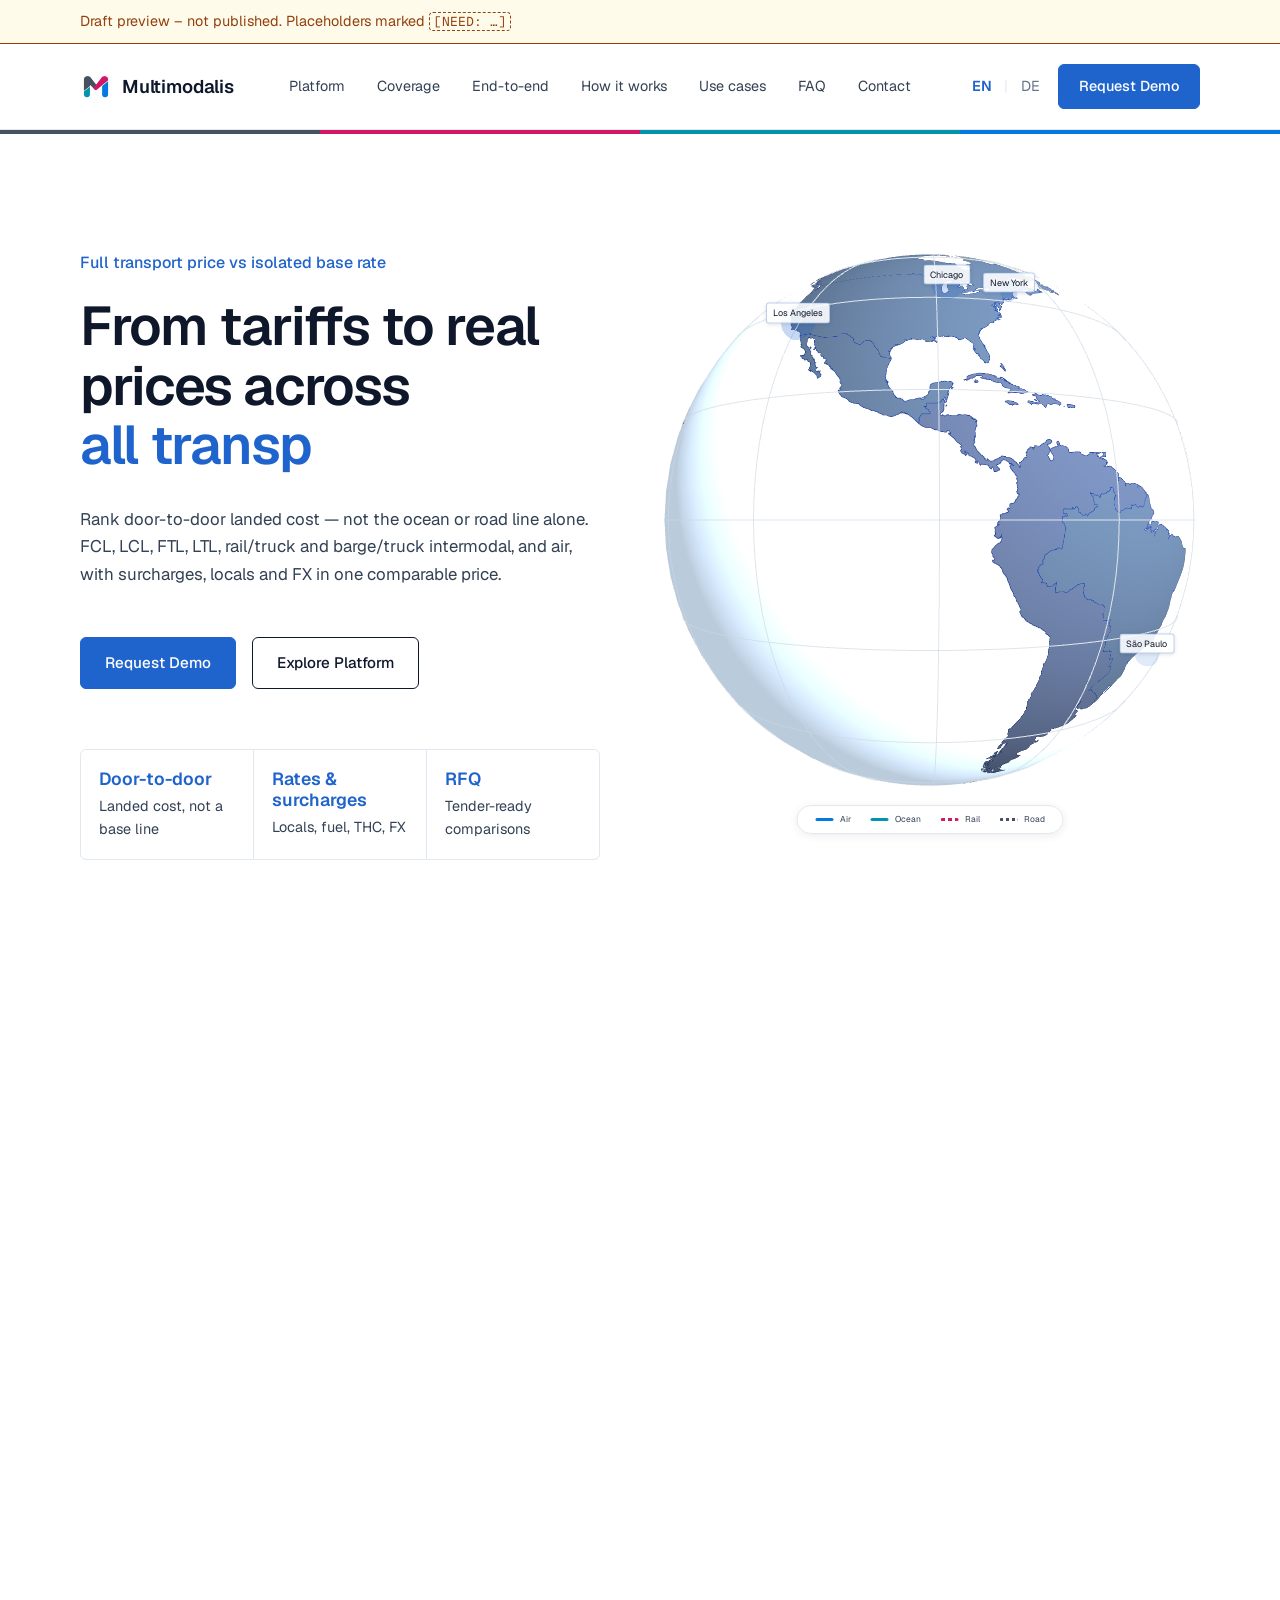
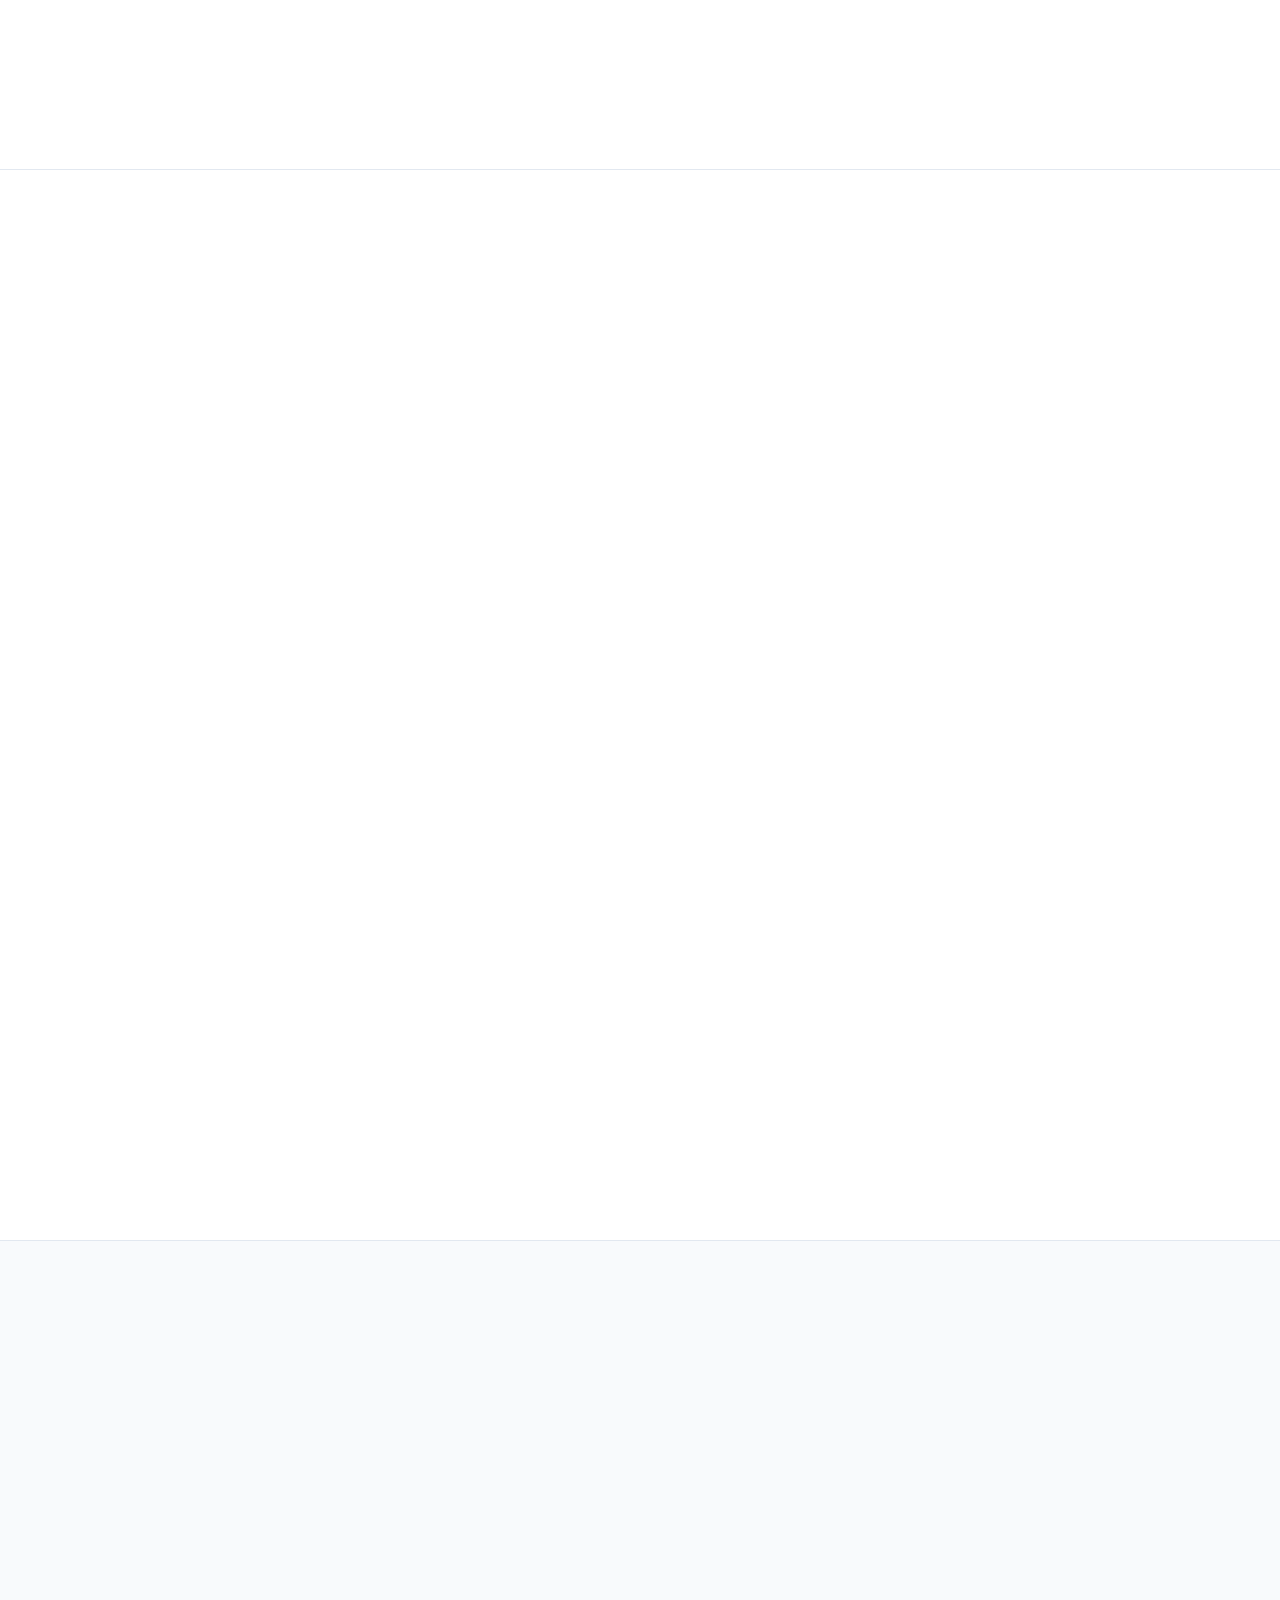
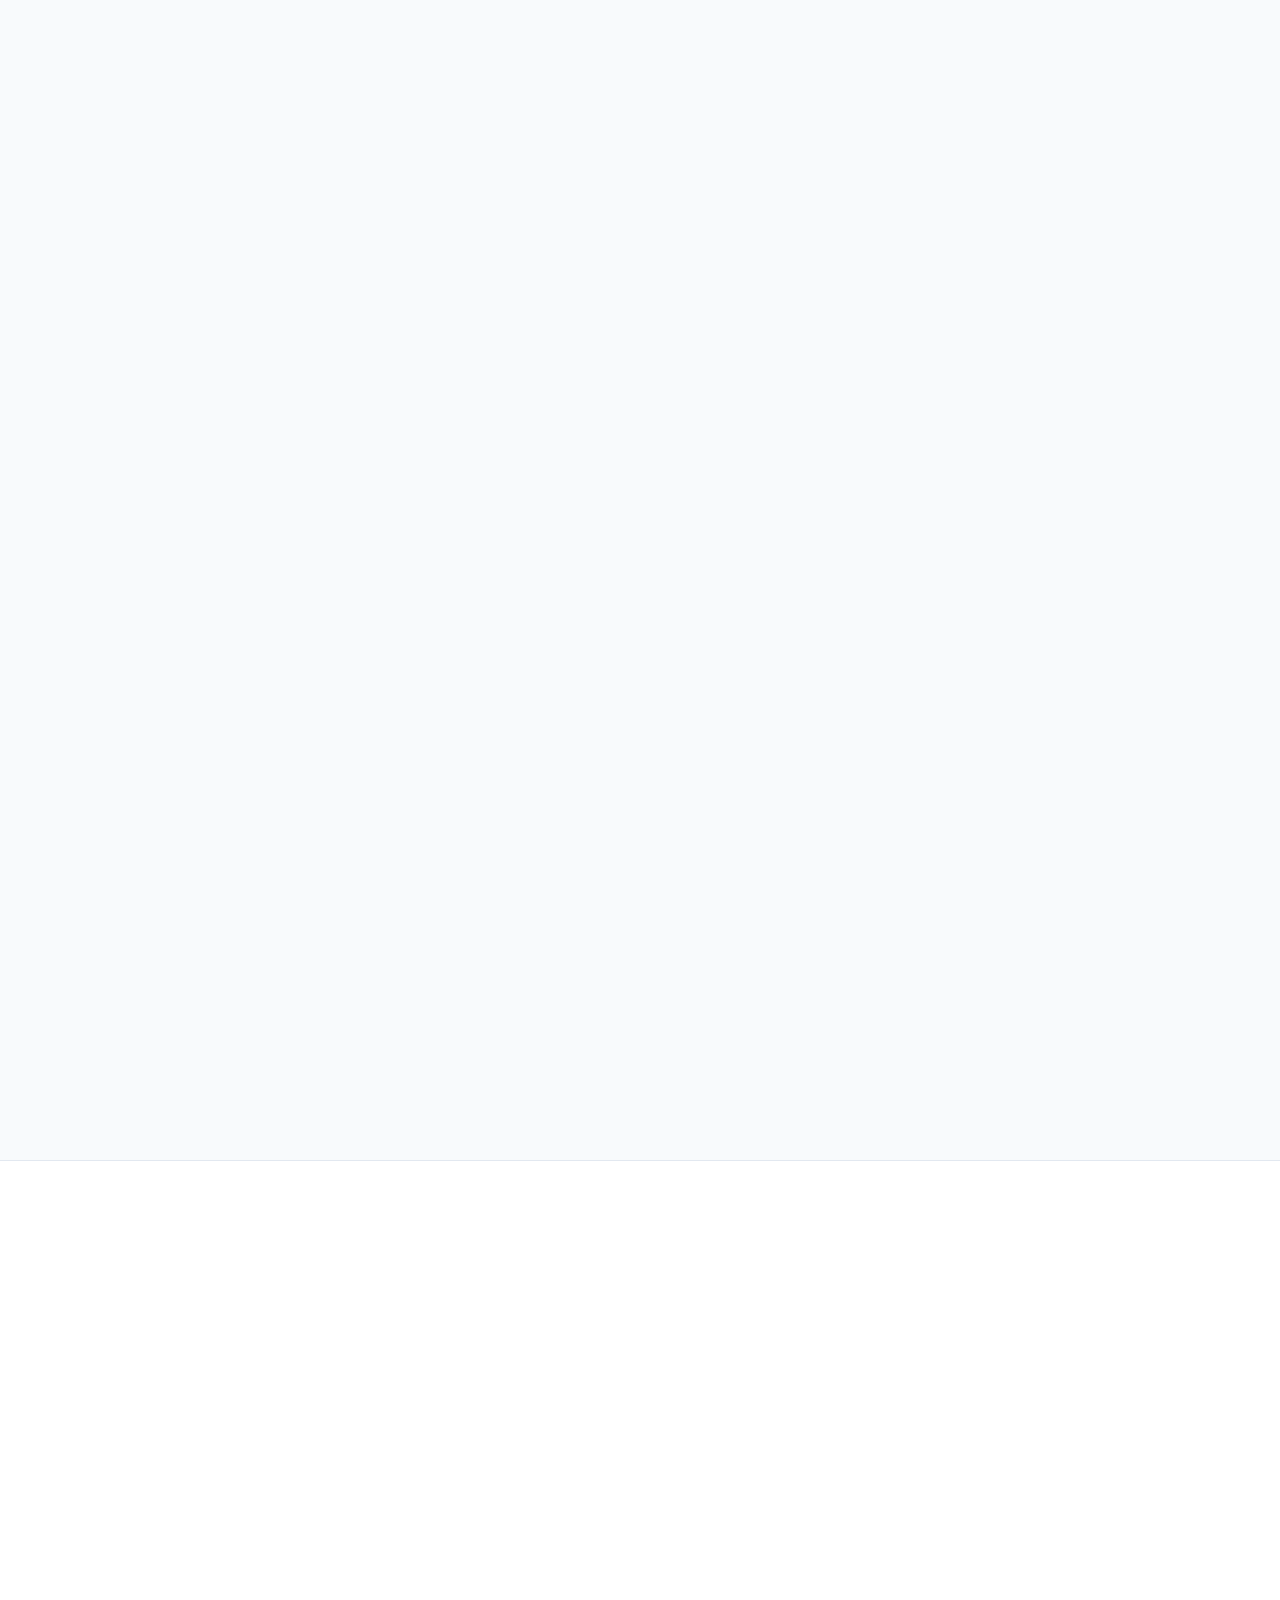
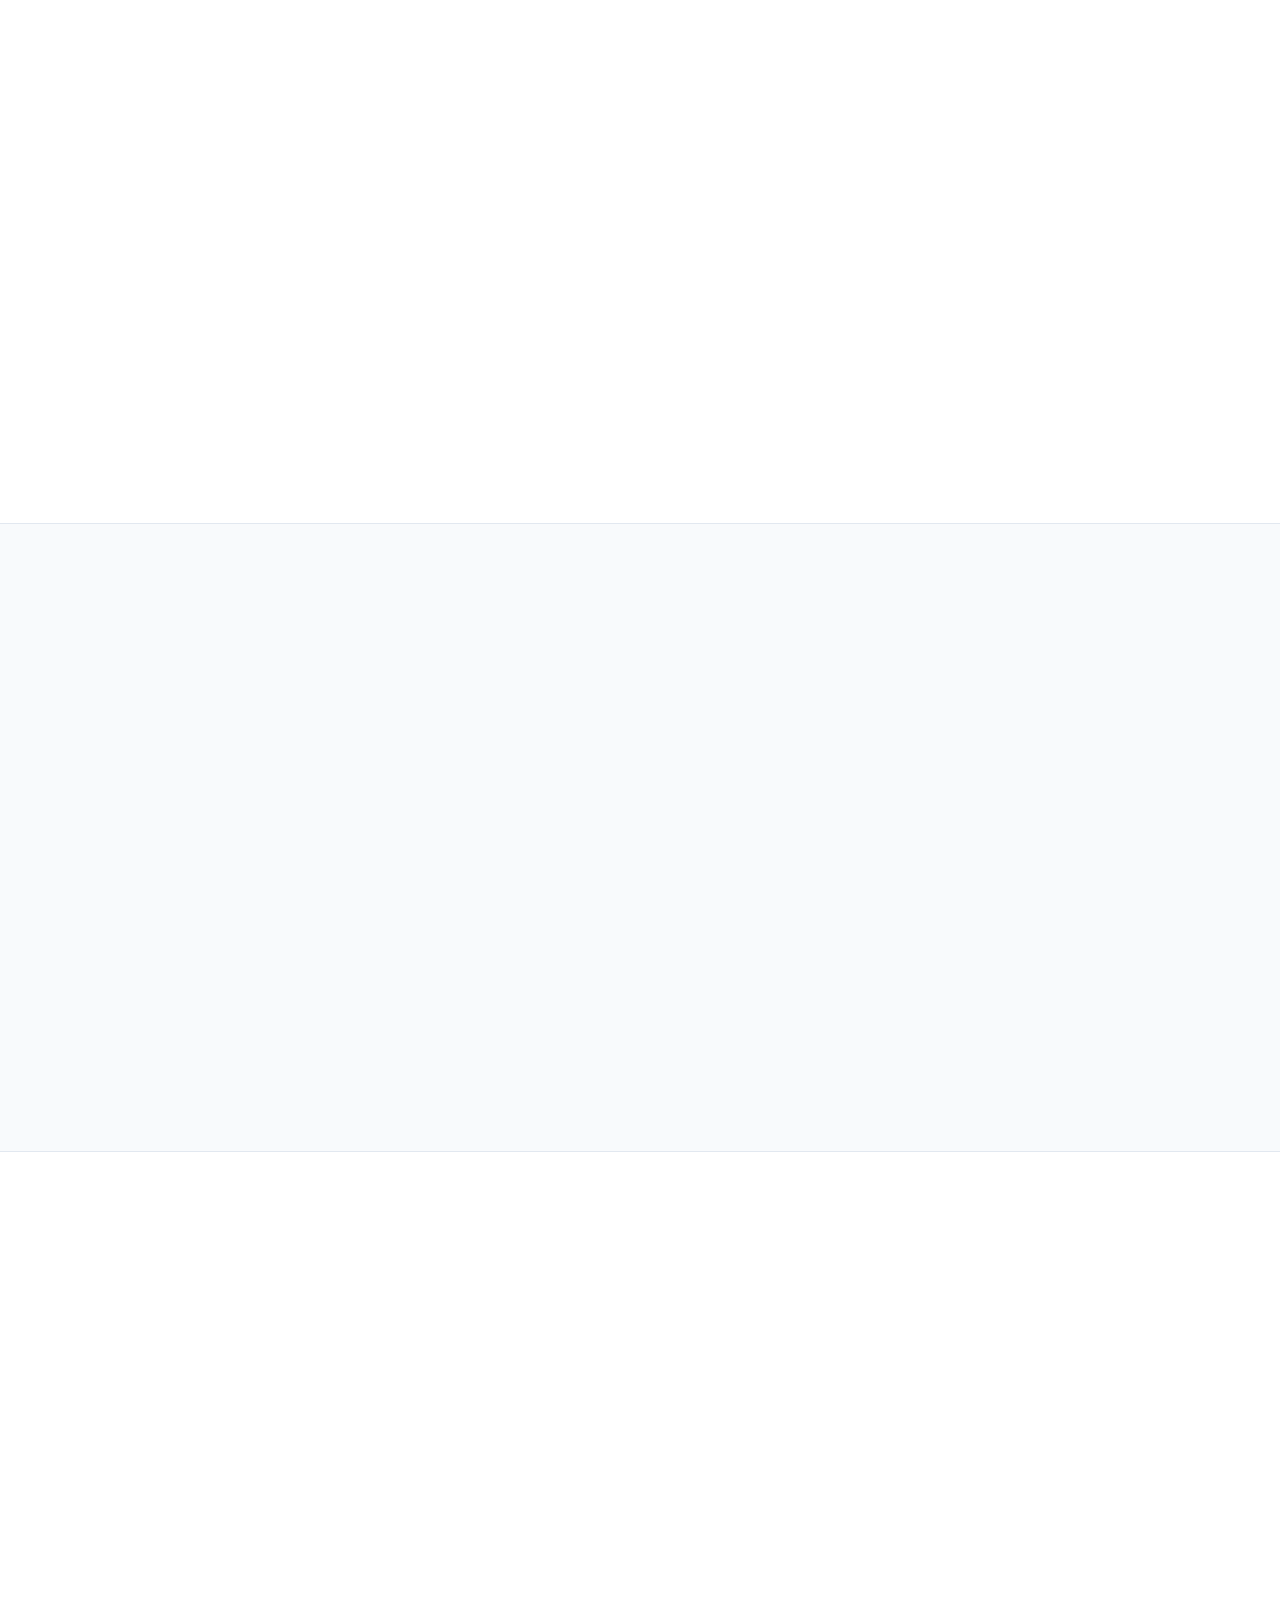
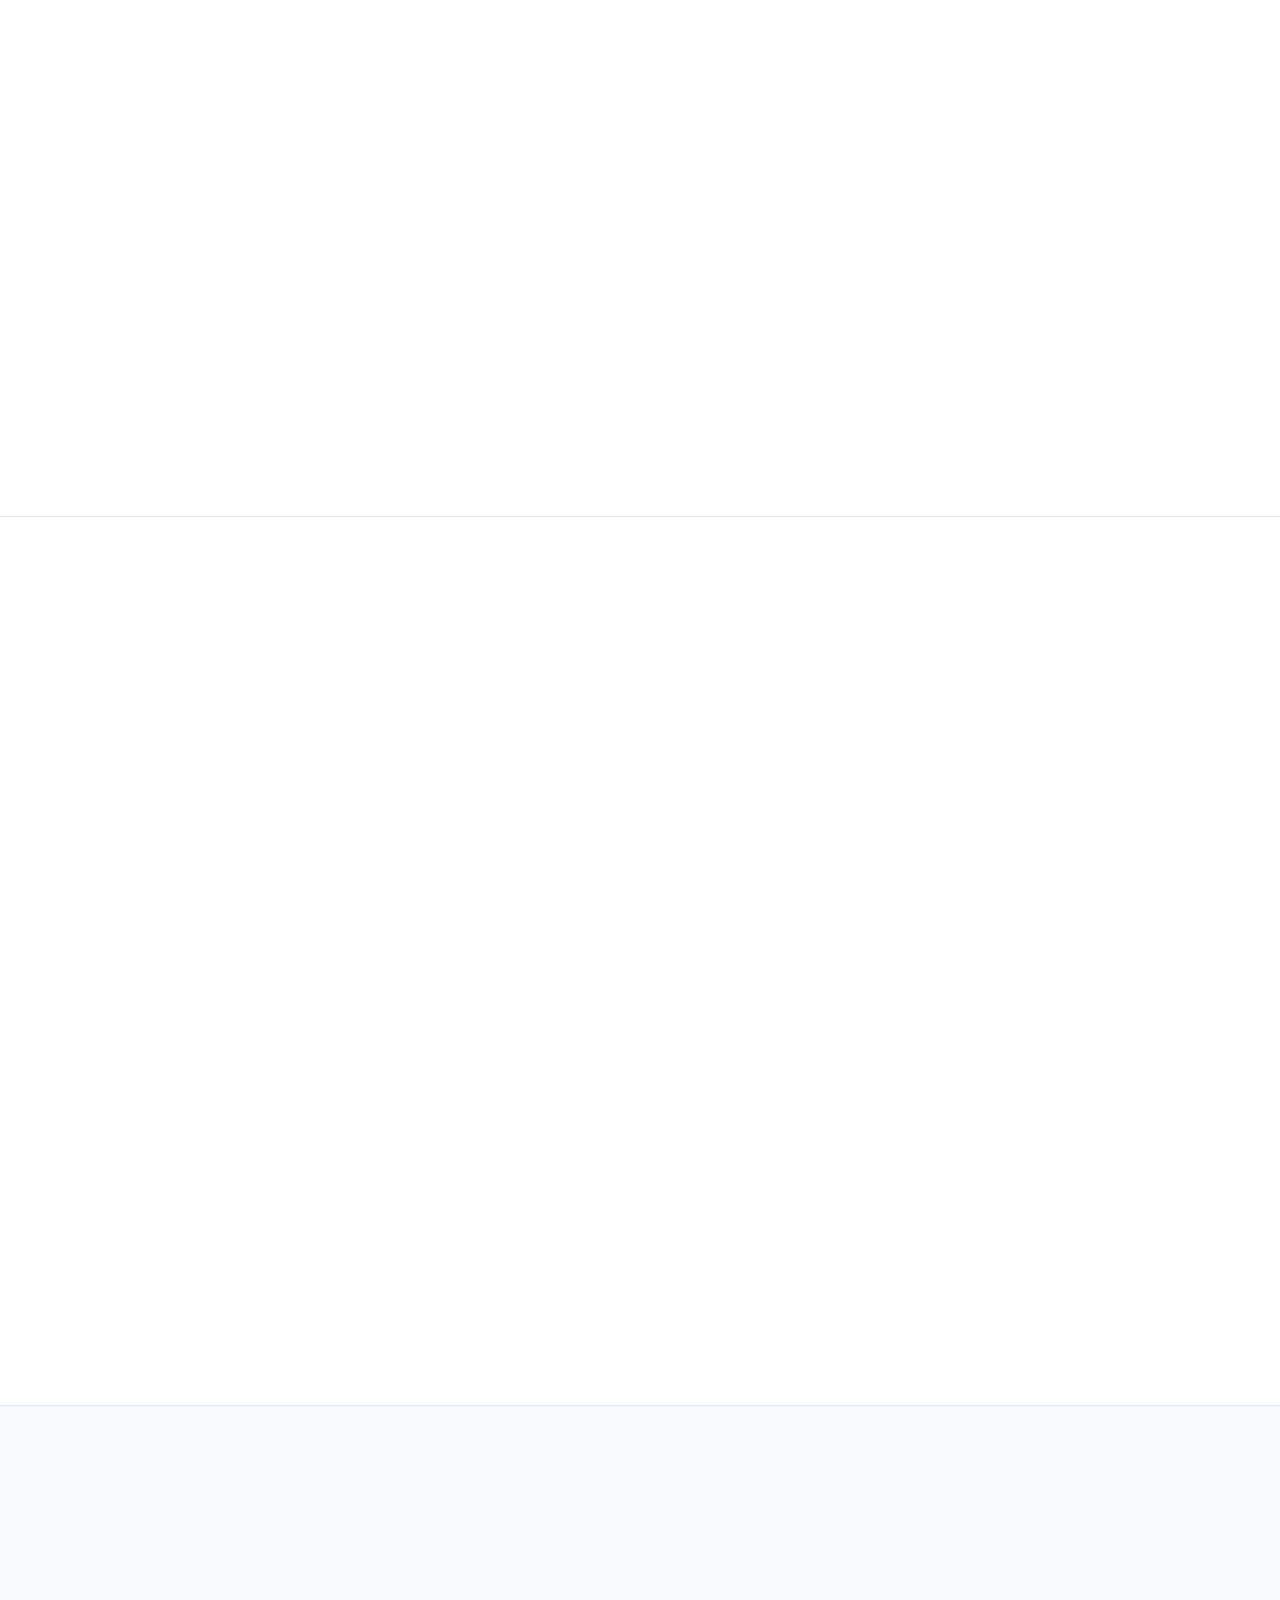
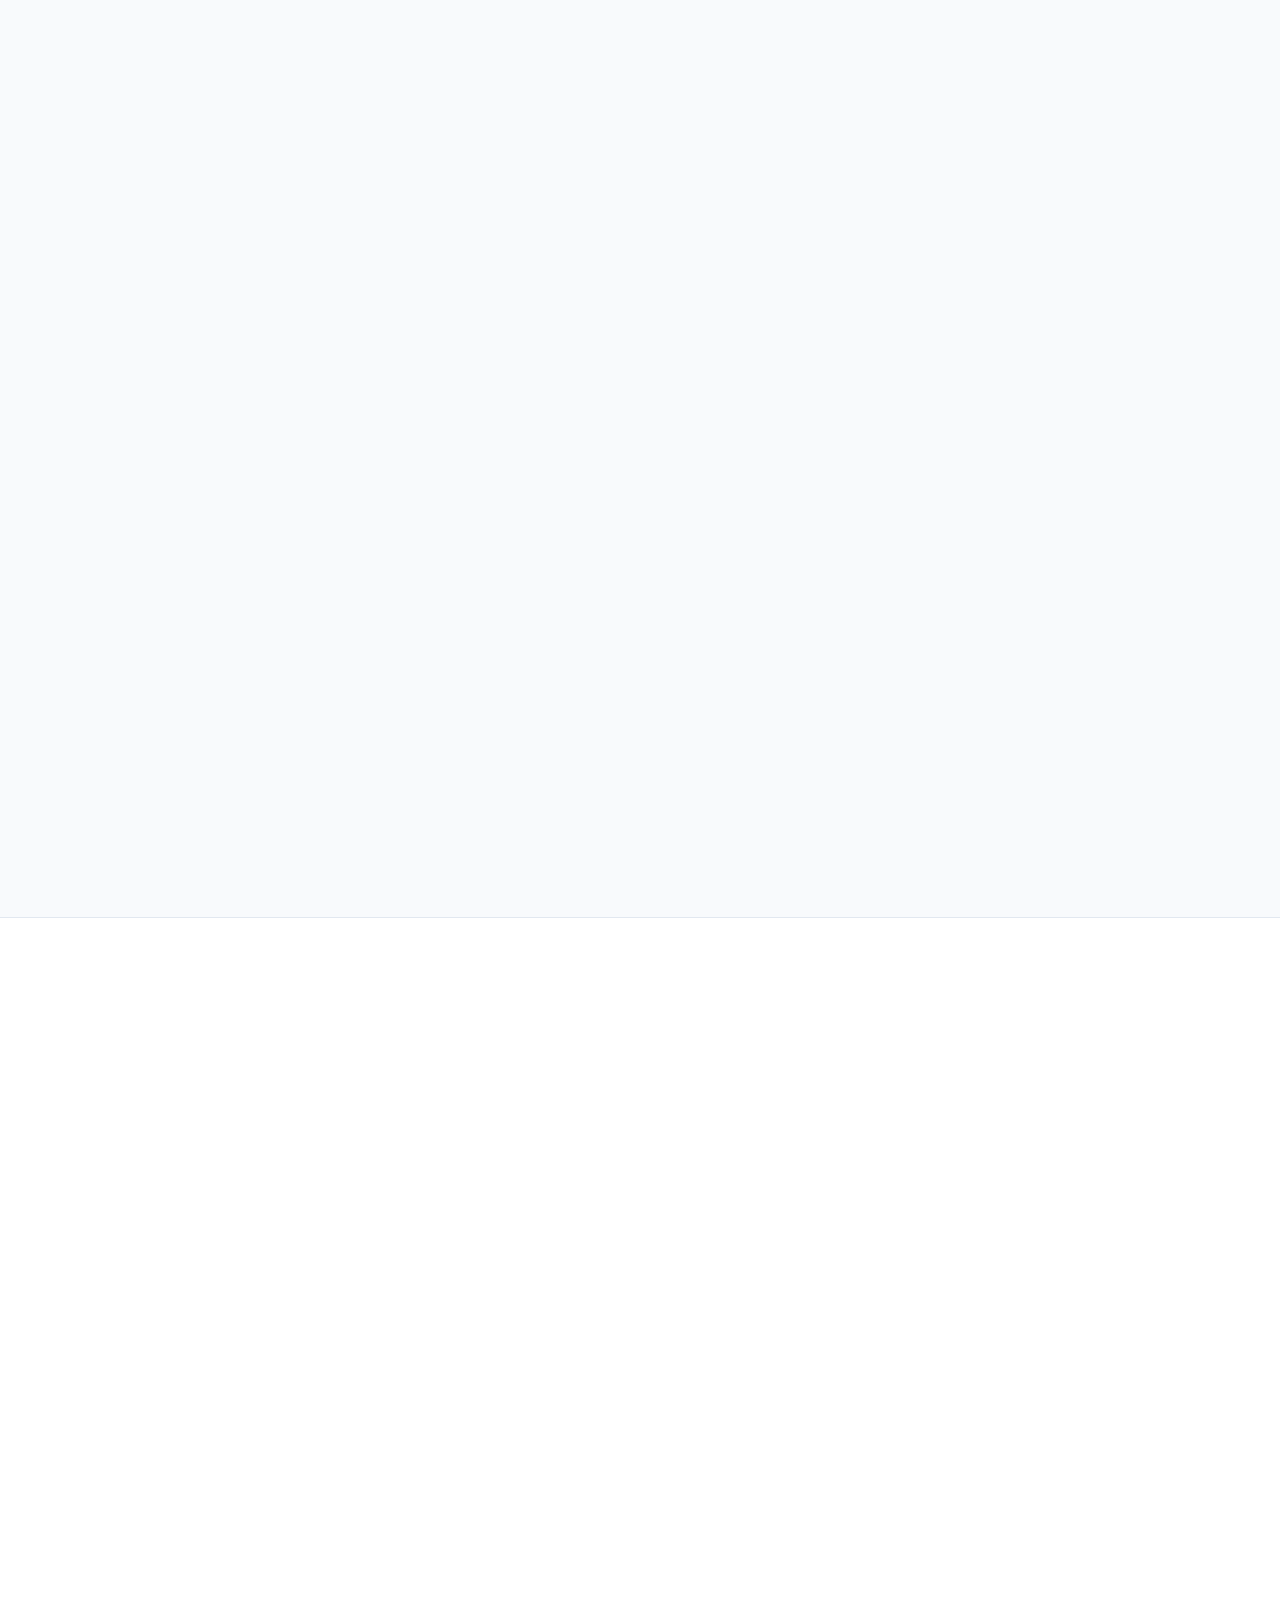
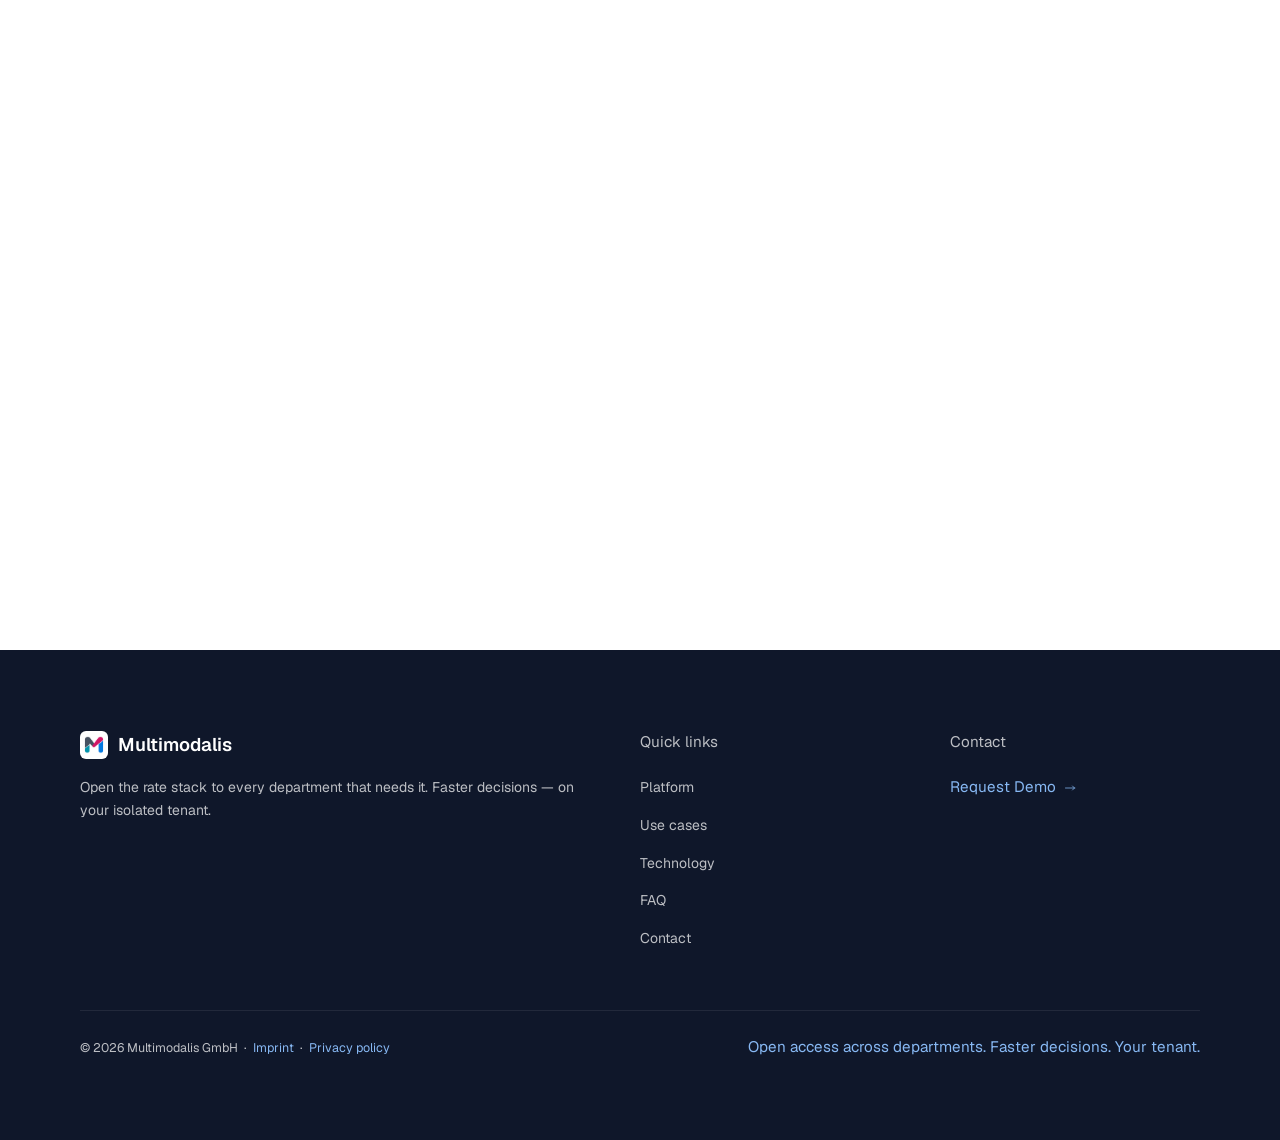
==== commit 981372f1: "Content v3: offers & capacity, TMS/implementation section, mode details, dedicated instance, hosting" ====
--- a/site/index.html
+++ b/site/index.html
@@ -6,11 +6,11 @@
 <meta http-equiv="Content-Security-Policy" content="default-src 'self'; img-src 'self' data: blob:; style-src 'self'; script-src 'self'; font-src 'self'; connect-src 'self'; object-src 'none'; base-uri 'self'; form-action 'none'">
 <meta name="referrer" content="strict-origin-when-cross-origin">
 <title>Multimodalis – Pricing Engine for Transport Logistics</title>
-<meta name="description" content="Rank door-to-door landed cost — not the ocean or road line alone. FCL, LCL, FTL, LTL, rail, barge and air, with surcharges, locals and FX in one comparable price.">
+<meta name="description" content="Rank door-to-door landed cost — not the ocean or road line alone. FCL, LCL, FTL, LTL, rail/truck and barge/truck intermodal, and air, with surcharges, locals and FX in one comparable price.">
 
 <link rel="canonical" href="https://saad-acc.github.io/multimodalis-website/en/">
 <link rel="alternate" hreflang="en" href="https://saad-acc.github.io/multimodalis-website/en/"><link rel="alternate" hreflang="de" href="https://saad-acc.github.io/multimodalis-website/de/"><link rel="alternate" hreflang="x-default" href="https://saad-acc.github.io/multimodalis-website/en/">
-<meta property="og:type" content="website"><meta property="og:site_name" content="Multimodalis"><meta property="og:title" content="Multimodalis – Pricing Engine for Transport Logistics"><meta property="og:description" content="Rank door-to-door landed cost — not the ocean or road line alone. FCL, LCL, FTL, LTL, rail, barge and air, with surcharges, locals and FX in one comparable price."><meta property="og:url" content="https://saad-acc.github.io/multimodalis-website/en/"><meta property="og:image" content="https://saad-acc.github.io/multimodalis-website/assets/img/multimodalis-og.png"><meta property="og:locale" content="en_US">
+<meta property="og:type" content="website"><meta property="og:site_name" content="Multimodalis"><meta property="og:title" content="Multimodalis – Pricing Engine for Transport Logistics"><meta property="og:description" content="Rank door-to-door landed cost — not the ocean or road line alone. FCL, LCL, FTL, LTL, rail/truck and barge/truck intermodal, and air, with surcharges, locals and FX in one comparable price."><meta property="og:url" content="https://saad-acc.github.io/multimodalis-website/en/"><meta property="og:image" content="https://saad-acc.github.io/multimodalis-website/assets/img/multimodalis-og.png"><meta property="og:locale" content="en_US">
 <meta name="theme-color" content="#FFFFFF">
 <link rel="icon" href="favicon.ico" sizes="any">
 <link rel="icon" type="image/png" sizes="32x32" href="assets/favicon/multimodalis-favicon-32.png">
@@ -62,7 +62,7 @@
 <span>From tariffs to real prices across</span><br/>
 <span id="rotating-term">all transport modes</span>
 </h1>
-<p class="hero-sub">Rank door-to-door landed cost — not the ocean or road line alone. FCL, LCL, FTL, LTL, rail, barge and air, with surcharges, locals and FX in one comparable price.</p>
+<p class="hero-sub">Rank door-to-door landed cost — not the ocean or road line alone. FCL, LCL, FTL, LTL, rail/truck and barge/truck intermodal, and air, with surcharges, locals and FX in one comparable price.</p>
 <div class="hero-cta">
 <a class="btn btn-primary" href="#contact">Request Demo</a>
 <a class="btn btn-outline" href="#platform">Explore Platform</a>
@@ -114,7 +114,7 @@
 <svg aria-hidden="true" fill="none" stroke="currentColor" stroke-width="1.8" viewbox="0 0 24 24"><rect height="14" rx="2" width="20" x="2" y="3"></rect><path d="M8 21h8M12 17v4" stroke-linecap="round" stroke-linejoin="round"></path></svg>
 </div>
 <h4>Unify Tariffs</h4>
-<p>Bring ocean, road, rail, barge and airfreight rates into one structure and one system of record.</p>
+<p>Bring ocean, road, intermodal (rail/truck, barge/truck) and airfreight rates into one structure and one system of record.</p>
 </div>
 <div class="platform-card">
 <div class="platform-icon">
@@ -153,7 +153,7 @@
 <svg aria-hidden="true" viewbox="0 0 24 24"><path d="M9 17v-6h13M9 17l-4-4m4 4l-4 4M15 7V5a2 2 0 00-2-2H5a2 2 0 00-2 2v14a2 2 0 002 2h8a2 2 0 002-2v-2" stroke-linecap="round" stroke-linejoin="round"></path></svg>
 </div>
 <h4>Unified pricing engine</h4>
-<p>One pricing logic for FCL, LCL, FTL, LTL, Rail, Barge and Airfreight – all calculated in one system.</p>
+<p>One pricing logic for FCL, LCL, FTL, LTL, rail/truck and barge/truck intermodal, and airfreight – all calculated in one system.</p>
 </div>
 <div class="platform-card">
 <div class="platform-icon">
@@ -205,28 +205,28 @@
 <img alt="Container ship at sea" decoding="async" height="600" src="./assets/img/multimodalis-ocean.webp" width="800"/>
 <div class="mode-body">
 <h3>Ocean</h3>
-<p>FCL and LCL with port locals — contract port-to-port plus live carrier online rates on the same lanes.</p>
+<p>FCL and LCL with port locals — contract port-to-port plus live carrier online rates on the same lanes. FAK, named-account, basket, hazardous and special-equipment contracts; FCL uploads checked cell by cell; door-to-door from real inland tariffs, not estimated add-ons.</p>
 </div>
 </div>
 <div class="mode-card">
 <img alt="Truck on a highway" decoding="async" height="600" src="./assets/img/multimodalis-road.webp" width="800"/>
 <div class="mode-body">
 <h3>Road</h3>
-<p>FTL and LTL including toll, fuel, pickup and drop-off, plus piece–LDM calculation and carrier-specific LTL rules.</p>
+<p>FTL and LTL including toll, fuel, pickup and drop-off. Each carrier's own chargeable-weight rules (volume, loading metre, pallet) across all rule types and all surcharge types; out-of-limit shipments show “on request”, not a misleading price.</p>
 </div>
 </div>
 <div class="mode-card">
 <img alt="Freight train" decoding="async" height="600" src="./assets/img/multimodalis-rail-barge.webp" width="800"/>
 <div class="mode-body">
-<h3>Rail &amp; Barge</h3>
-<p>Intermodal tariffs, combination legs, terminal costs, and all-in / zone surcharge (KV) maintenance with period control.</p>
+<h3>Intermodal</h3>
+<p>Truck, rail/truck and barge/truck options for one container on one screen, one-way and roundtrip. Toll-aware distance pricing, recalculated when a toll change takes effect; terminal costs, KV / all-in zone surcharges with period control; Rhine water levels monitored against each supplier's low-water band.</p>
 </div>
 </div>
 <div class="mode-card">
 <img alt="Cargo aircraft" decoding="async" height="600" src="./assets/img/multimodalis-air.webp" width="800"/>
 <div class="mode-body">
 <h3>Airfreight</h3>
-<p>Airfreight with chargeable weight, FSC and SSC, security fees and add-ons in the landed price.</p>
+<p>Chargeable weight per airline divisor and rounding, FSC and SSC, security fees and add-ons in the landed price. Every higher weight break is checked automatically and the saving shown; a piece-restriction engine tests each piece.</p>
 </div>
 </div>
 </div>
@@ -256,7 +256,7 @@
 <h3>Why Complete Pricing Matters</h3>
 <p>Comparing only base rates produces misleading results. Multimodalis calculates the full cost of each transport option — making comparisons accurate and decisions defensible.</p>
 <div>
-<div class="cstat-row"><span>Transport modes</span><span class="cstat-val">Ocean, road, rail, barge, air</span></div>
+<div class="cstat-row"><span>Transport modes</span><span class="cstat-val">Ocean, road, intermodal, air</span></div>
 <div class="cstat-row"><span>Cost stack</span><span class="cstat-val">Base + surcharges + locals + FX</span></div>
 <div class="cstat-row"><span>Currency pairs</span><span class="cstat-val">All major</span></div>
 <div class="cstat-row"><span>Combination logic</span><span class="cstat-val">Multimodal</span></div>
@@ -354,6 +354,38 @@
 </div>
 </section>
 <div class="divider"></div>
+<section class="section" id="offers">
+<div class="container">
+<div class="section-header centered fade-up">
+<h2>From price to offer and capacity</h2>
+<p>Offers and capacity requests use the same calculated prices as every query — sales, procurement and pricing work from one version of the truth.</p>
+</div>
+<div class="grid-2 fade-up">
+<div class="platform-card feature-block">
+<h3>Sales offer generator</h3>
+<ul class="chain-list">
+<li>Markup rules per customer group and cost item, applied automatically</li>
+<li>Approval flow: draft, review, approval, sent, archived</li>
+<li>Sent versions are frozen, with stored proof of the buying price</li>
+<li>Branded PDFs with your colours, logo and terms</li>
+<li>Price-update wizard emails updated offers to every affected customer</li>
+<li>AI inquiry analysis turns a customer email into a structured inquiry with a checklist of missing details. It pre-fills the offer; it does not set prices.</li>
+</ul>
+</div>
+<div class="platform-card feature-block">
+<h3>Capacity requests</h3>
+<ul class="chain-list">
+<li>Capacity requests built directly from quote results</li>
+<li>Suppliers answer via yes/no links in the email, no login required</li>
+<li>Award in Multimodalis: the winner is notified, the others are released automatically</li>
+<li>Invite new suppliers without disclosing prices</li>
+<li>Capacity KPI view with pipeline value and trends</li>
+</ul>
+</div>
+</div>
+</div>
+</section>
+<div class="divider"></div>
 <section class="section" id="use-cases">
 <div class="container">
 <div class="section-header centered fade-up">
@@ -413,11 +445,19 @@
 <h4>OAuth, SAML &amp; Enterprise SSO</h4>
 <p>Sign in with your identity provider. Departments reach the same tenant through OAuth, SAML or Enterprise SSO.</p>
 </div>
+<div class="tech-card">
+<h4>Dedicated instance &amp; 2FA</h4>
+<p>Each customer runs its own instance with its own databases and credentials. Mandatory two-factor login, login lockout and permissions per page. Servers are securely located in Germany.</p>
+</div>
+<div class="tech-card">
+<h4>Integrations</h4>
+<p>Routing and toll, Rhine water levels, carrier schedules and quotes, flight schedules and AI inquiry analysis — plus CSV import, Excel export and APIs for your own systems.</p>
+</div>
 </div>
 <div class="stat-bar">
 <div class="stat-bar-item">
 <div class="stat-bar-num">Legal</div>
-<div class="stat-bar-label"><span class="need">[NEED: hosting/compliance claim approval (Saad)]</span></div>
+<div class="stat-bar-label">GDPR-aligned · servers in Germany</div>
 </div>
 <div class="stat-bar-item">
 <div class="stat-bar-num">Compliance</div>
@@ -447,7 +487,7 @@
 <span>Which transport modes can be managed in Multimodalis?</span>
 <svg aria-hidden="true" class="faq-icon" viewbox="0 0 24 24"><path d="M12 5v14M5 12h14" stroke-linecap="round" stroke-linejoin="round"></path></svg>
 </button>
-<div class="faq-content">Multimodalis is designed for FCL, LCL, FTL, LTL, rail, barge and airfreight. Ocean can combine contract P2P with live carrier rates; rail and barge include KV / all-in zone surcharges; air uses chargeable weight with FSC/SSC; LTL includes piece–LDM and carrier rules. Legs combine into one landed price.</div>
+<div class="faq-content">Multimodalis is designed for FCL, LCL, FTL, LTL, rail/truck and barge/truck intermodal, and airfreight. Ocean can combine contract P2P with live carrier rates; intermodal includes KV / all-in zone surcharges; air uses chargeable weight with FSC/SSC; LTL includes piece–LDM and carrier rules. Legs combine into one landed price.</div>
 </div>
 <div class="faq-item">
 <button aria-expanded="false" class="faq-toggle" type="button">
@@ -465,10 +505,10 @@
 </div>
 <div class="faq-item">
 <button aria-expanded="false" class="faq-toggle" type="button">
-<span>Can providers share tariffs selectively?</span>
+<span>Can tariffs be shared selectively within our organization?</span>
 <svg aria-hidden="true" class="faq-icon" viewbox="0 0 24 24"><path d="M12 5v14M5 12h14" stroke-linecap="round" stroke-linejoin="round"></path></svg>
 </button>
-<div class="faq-content">Yes. Role-based access and OAuth / SAML / Enterprise SSO let you release tariffs to specific customers and teams on your tenant.</div>
+<div class="faq-content">Yes. Tariffs are shared within your own organization — branches, teams and users — on your dedicated instance. Role-based access and OAuth / SAML / Enterprise SSO control who sees, maintains and releases which rates.</div>
 </div>
 <div class="faq-item">
 <button aria-expanded="false" class="faq-toggle" type="button">
@@ -481,6 +521,36 @@
 </div>
 </section>
 <div class="divider"></div>
+<div class="divider"></div>
+<section class="section" id="working-together">
+<div class="container">
+<div class="section-header centered fade-up">
+<h2>Works alongside your TMS</h2>
+<p>Multimodalis covers the part between buying rates and customer offer. Execution, dispatch and invoicing stay in your TMS or ERP — connected through the quote API and data import.</p>
+</div>
+<div class="grid-2 fade-up">
+<div class="platform-card feature-block">
+<h3>Implementation</h3>
+<ol class="chain-list numbered">
+<li>Kickoff: modes, users, rate sources and approval roles</li>
+<li>Instance setup and import of your tariffs and surcharges</li>
+<li>Carrier rule configuration: chargeable weight, surcharges, restrictions</li>
+<li>Users, roles, 2FA and training with in-app videos and onboarding guides</li>
+<li>Go-live and ongoing support</li>
+</ol>
+</div>
+<div class="platform-card feature-block">
+<h3>Next steps</h3>
+<ol class="chain-list numbered">
+<li>Walkthrough: a live demo on your priority modes</li>
+<li>Sample lanes: send us typical quotes, we price them in Multimodalis</li>
+<li>Proposal: modules, users and implementation plan</li>
+</ol>
+<a class="btn btn-primary feature-cta" href="#contact">See your own lanes priced</a>
+</div>
+</div>
+</div>
+</section>
 <section class="section" id="contact">
 <div class="container">
 <div class="section-header centered fade-up">
@@ -495,7 +565,7 @@
 <div class="why-item"><span class="why-dash">—</span><span>Replace Excel-based pricing with one structured system</span></div>
 <div class="why-item"><span class="why-dash">—</span><span>Compare complete prices instead of isolated tariffs</span></div>
 <div class="why-item"><span class="why-dash">—</span><span>Increase transparency for sales, procurement and operations</span></div>
-<div class="why-item"><span class="why-dash">—</span><span>Scale tariff maintenance, RFQ workflows and provider access</span></div>
+<div class="why-item"><span class="why-dash">—</span><span>Scale tariff maintenance, RFQ workflows and access for branches and teams</span></div>
 </div>
 <div class="tagline-box">
 <div class="tagline-box-name">Multimodalis</div>
@@ -568,7 +638,7 @@
 </div>
 </div>
 </footer>
-<script type="application/ld+json">{"@context": "https://schema.org", "@graph": [{"@type": "Organization", "name": "Multimodalis GmbH", "url": "https://saad-acc.github.io/multimodalis-website", "logo": "https://saad-acc.github.io/multimodalis-website/assets/logo/multimodalis-logo-512.png"}, {"@type": "SoftwareApplication", "name": "Multimodalis", "applicationCategory": "BusinessApplication", "operatingSystem": "Web", "inLanguage": "en", "description": "Rank door-to-door landed cost — not the ocean or road line alone. FCL, LCL, FTL, LTL, rail, barge and air, with surcharges, locals and FX in one comparable price."}, {"@type": "FAQPage", "inLanguage": "en", "mainEntity": [{"@type": "Question", "name": "Which transport modes can be managed in Multimodalis?", "acceptedAnswer": {"@type": "Answer", "text": "Multimodalis is designed for FCL, LCL, FTL, LTL, rail, barge and airfreight. Ocean can combine contract P2P with live carrier rates; rail and barge include KV / all-in zone surcharges; air uses chargeable weight with FSC/SSC; LTL includes piece–LDM and carrier rules. Legs combine into one landed price."}}, {"@type": "Question", "name": "Does Multimodalis calculate only tariffs or complete prices?", "acceptedAnswer": {"@type": "Answer", "text": "Multimodalis calculates complete prices. Base rates, surcharges, local charges, currency conversion and further pricing logic are included in the final result."}}, {"@type": "Question", "name": "Can Multimodalis be used for procurement and sales?", "acceptedAnswer": {"@type": "Answer", "text": "Yes. Sales generates versioned customer offers (group templates, PDF) from FCL, LTL, air and LCL rates. Procurement and tender teams run RFQs, collect supplier responses, track capacity and compare them to contracted tariffs."}}, {"@type": "Question", "name": "Can providers share tariffs selectively?", "acceptedAnswer": {"@type": "Answer", "text": "Yes. Role-based access and OAuth / SAML / Enterprise SSO let you release tariffs to specific customers and teams on your tenant."}}, {"@type": "Question", "name": "How are tariffs and surcharges maintained?", "acceptedAnswer": {"@type": "Answer", "text": "Depending on the setup, tariffs can be imported, maintained by your team or managed jointly with Multimodalis. The platform is designed for scalable maintenance workflows."}}]}]}</script>
+<script type="application/ld+json">{"@context": "https://schema.org", "@graph": [{"@type": "Organization", "name": "Multimodalis GmbH", "url": "https://saad-acc.github.io/multimodalis-website", "logo": "https://saad-acc.github.io/multimodalis-website/assets/logo/multimodalis-logo-512.png"}, {"@type": "SoftwareApplication", "name": "Multimodalis", "applicationCategory": "BusinessApplication", "operatingSystem": "Web", "inLanguage": "en", "description": "Rank door-to-door landed cost — not the ocean or road line alone. FCL, LCL, FTL, LTL, rail/truck and barge/truck intermodal, and air, with surcharges, locals and FX in one comparable price."}, {"@type": "FAQPage", "inLanguage": "en", "mainEntity": [{"@type": "Question", "name": "Which transport modes can be managed in Multimodalis?", "acceptedAnswer": {"@type": "Answer", "text": "Multimodalis is designed for FCL, LCL, FTL, LTL, rail/truck and barge/truck intermodal, and airfreight. Ocean can combine contract P2P with live carrier rates; intermodal includes KV / all-in zone surcharges; air uses chargeable weight with FSC/SSC; LTL includes piece–LDM and carrier rules. Legs combine into one landed price."}}, {"@type": "Question", "name": "Does Multimodalis calculate only tariffs or complete prices?", "acceptedAnswer": {"@type": "Answer", "text": "Multimodalis calculates complete prices. Base rates, surcharges, local charges, currency conversion and further pricing logic are included in the final result."}}, {"@type": "Question", "name": "Can Multimodalis be used for procurement and sales?", "acceptedAnswer": {"@type": "Answer", "text": "Yes. Sales generates versioned customer offers (group templates, PDF) from FCL, LTL, air and LCL rates. Procurement and tender teams run RFQs, collect supplier responses, track capacity and compare them to contracted tariffs."}}, {"@type": "Question", "name": "Can tariffs be shared selectively within our organization?", "acceptedAnswer": {"@type": "Answer", "text": "Yes. Tariffs are shared within your own organization — branches, teams and users — on your dedicated instance. Role-based access and OAuth / SAML / Enterprise SSO control who sees, maintains and releases which rates."}}, {"@type": "Question", "name": "How are tariffs and surcharges maintained?", "acceptedAnswer": {"@type": "Answer", "text": "Depending on the setup, tariffs can be imported, maintained by your team or managed jointly with Multimodalis. The platform is designed for scalable maintenance workflows."}}]}]}</script>
 <script src="assets/js/three.r128.min.js" defer></script>
 <script src="assets/js/globe.js" defer></script>
 </body>
--- a/site/assets/css/site.css
+++ b/site/assets/css/site.css
@@ -810,6 +810,12 @@
 .stat-bar { grid-template-columns: repeat(4, minmax(0,1fr)); }
 @media (max-width: 1024px) { .stat-bar { grid-template-columns: repeat(2, minmax(0,1fr)); } }
 @media (max-width: 640px) { .stat-bar { grid-template-columns: 1fr; } }
-.stat-bar-num { font-size: 1.3rem; overflow-wrap: anywhere; }
+.stat-bar-num { overflow-wrap: anywhere; }
 .cstat-val { text-align: right; }
 .cstat-row { gap: 16px; }
+/* v3 sections (2026-10-10): offers/capacity + working together */
+.feature-block h3 { font-size: 1.25rem; margin-bottom: 16px; }
+.feature-block .chain-list li { font-size: 0.9rem; }
+.chain-list.numbered { counter-reset: step; }
+.chain-list.numbered li::before { counter-increment: step; content: counter(step); font-family: var(--font-mono); color: var(--primary); font-size: 0.85rem; min-width: 1.2em; }
+.feature-cta { margin-top: 24px; }
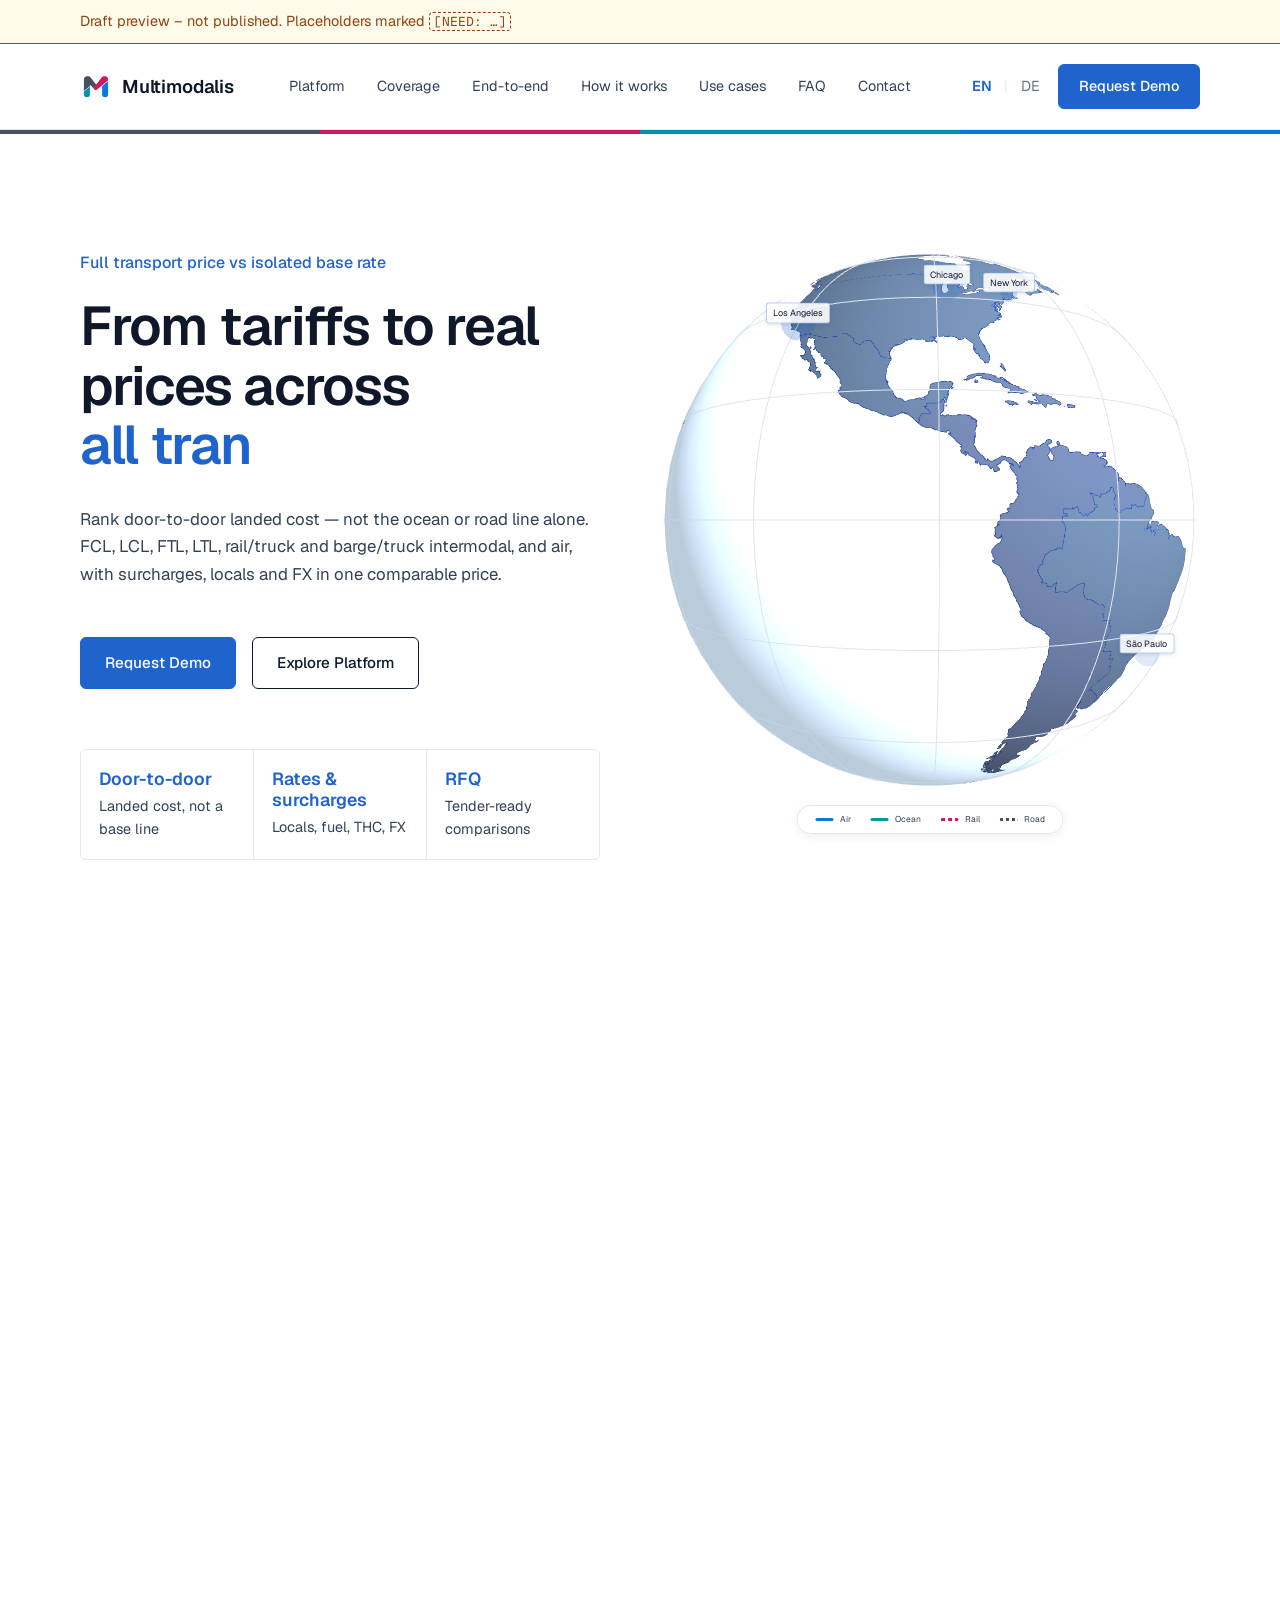
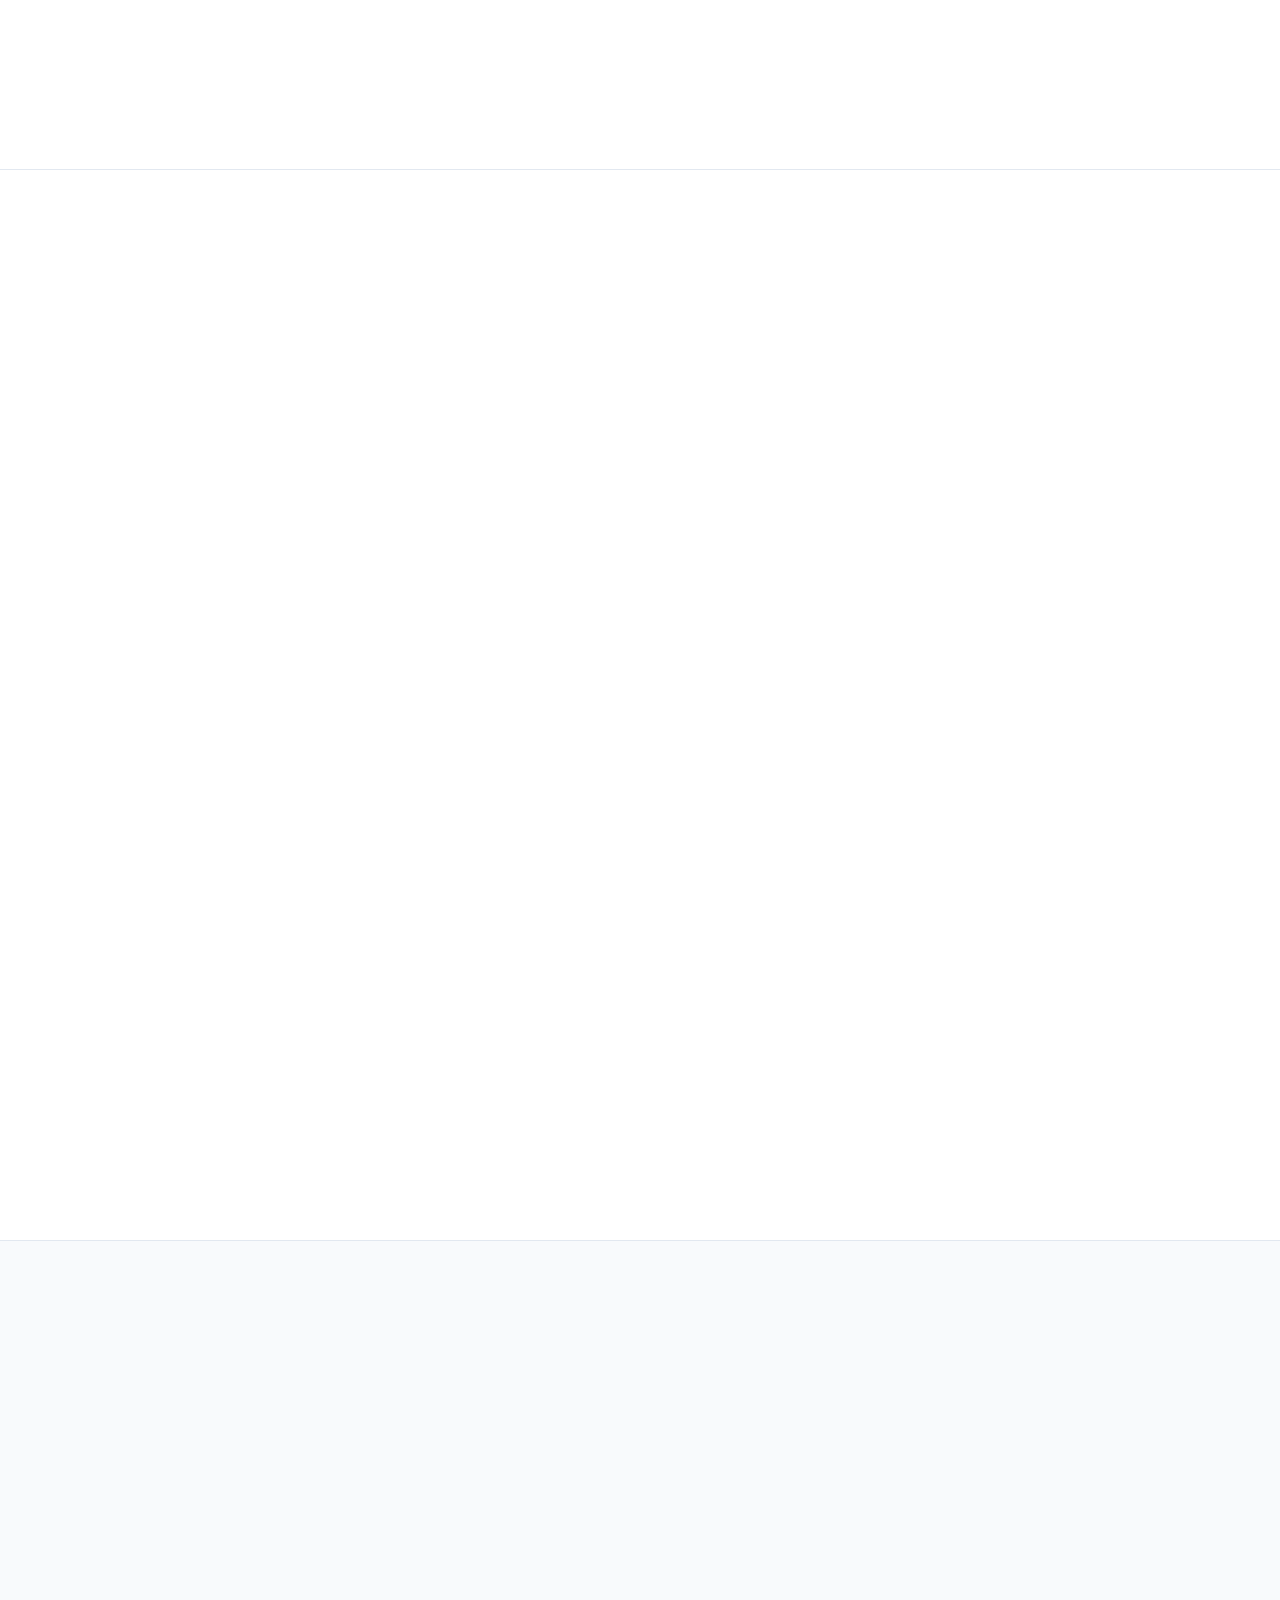
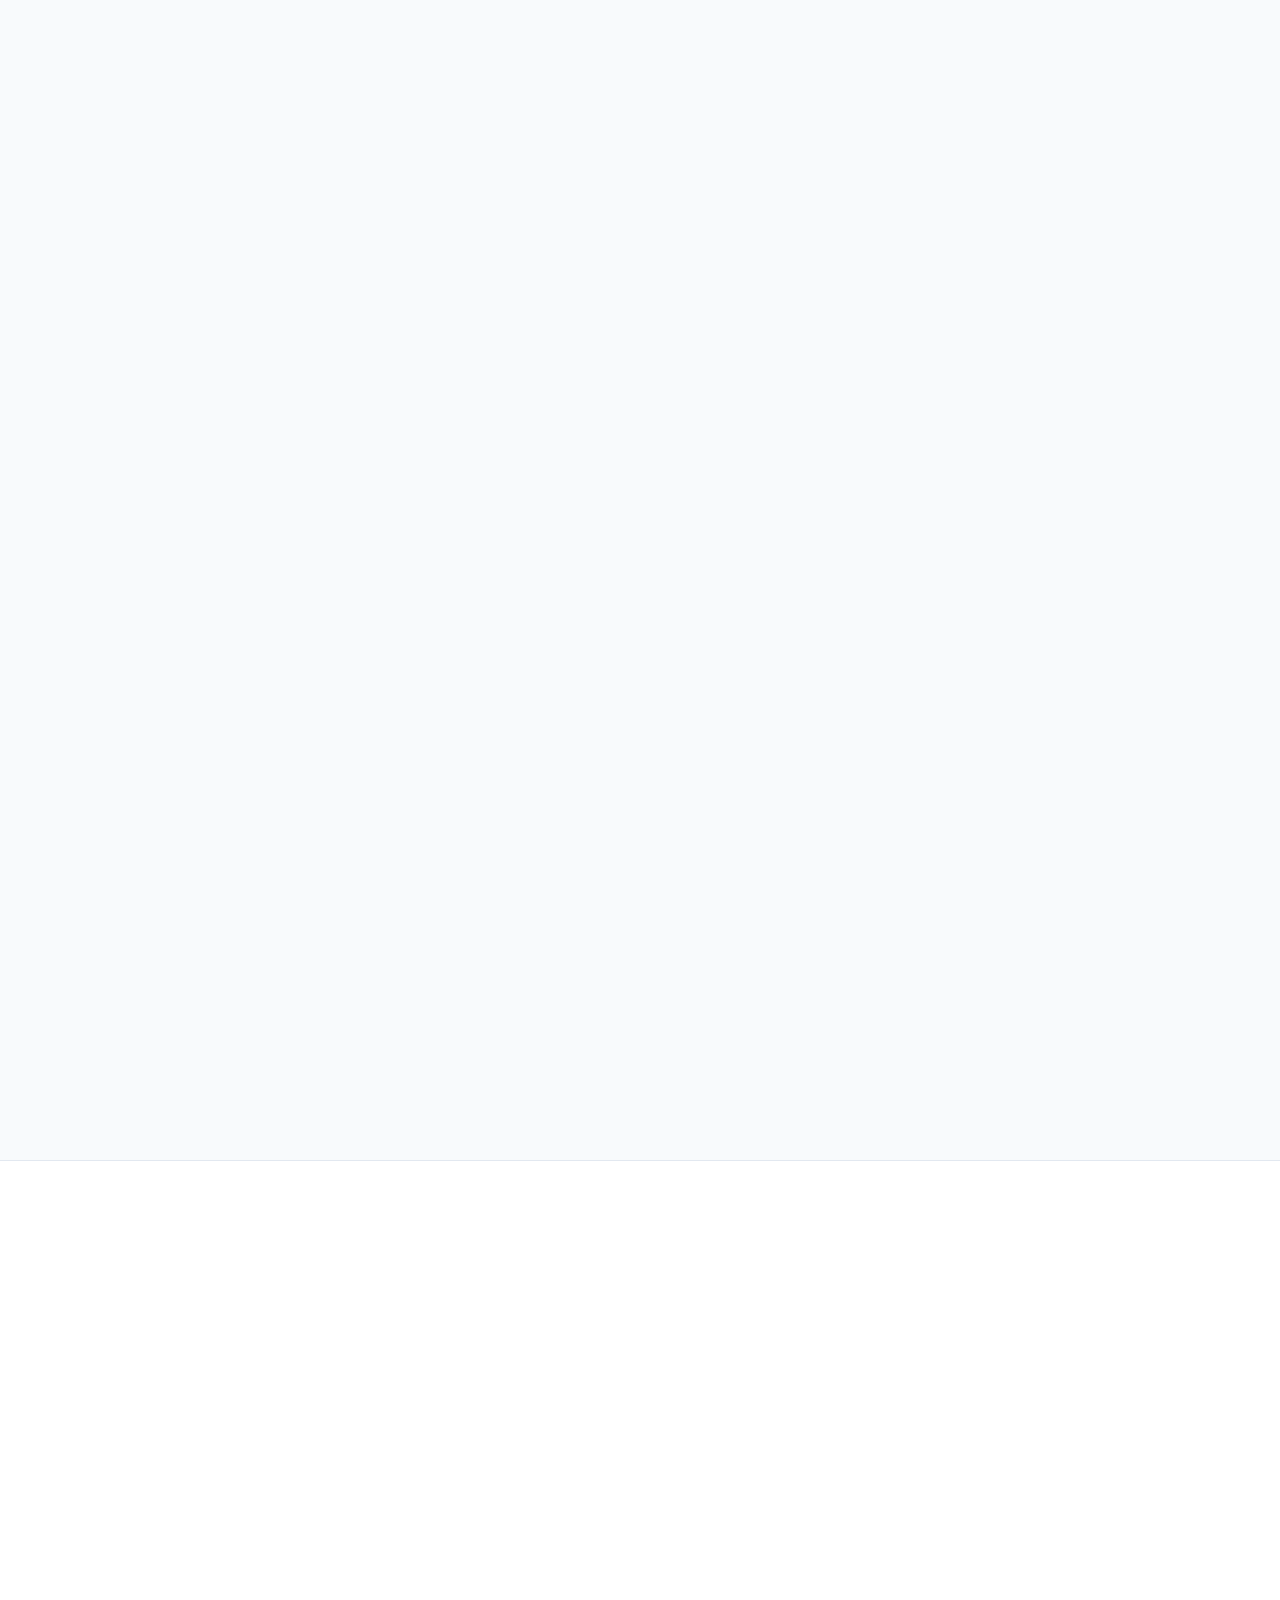
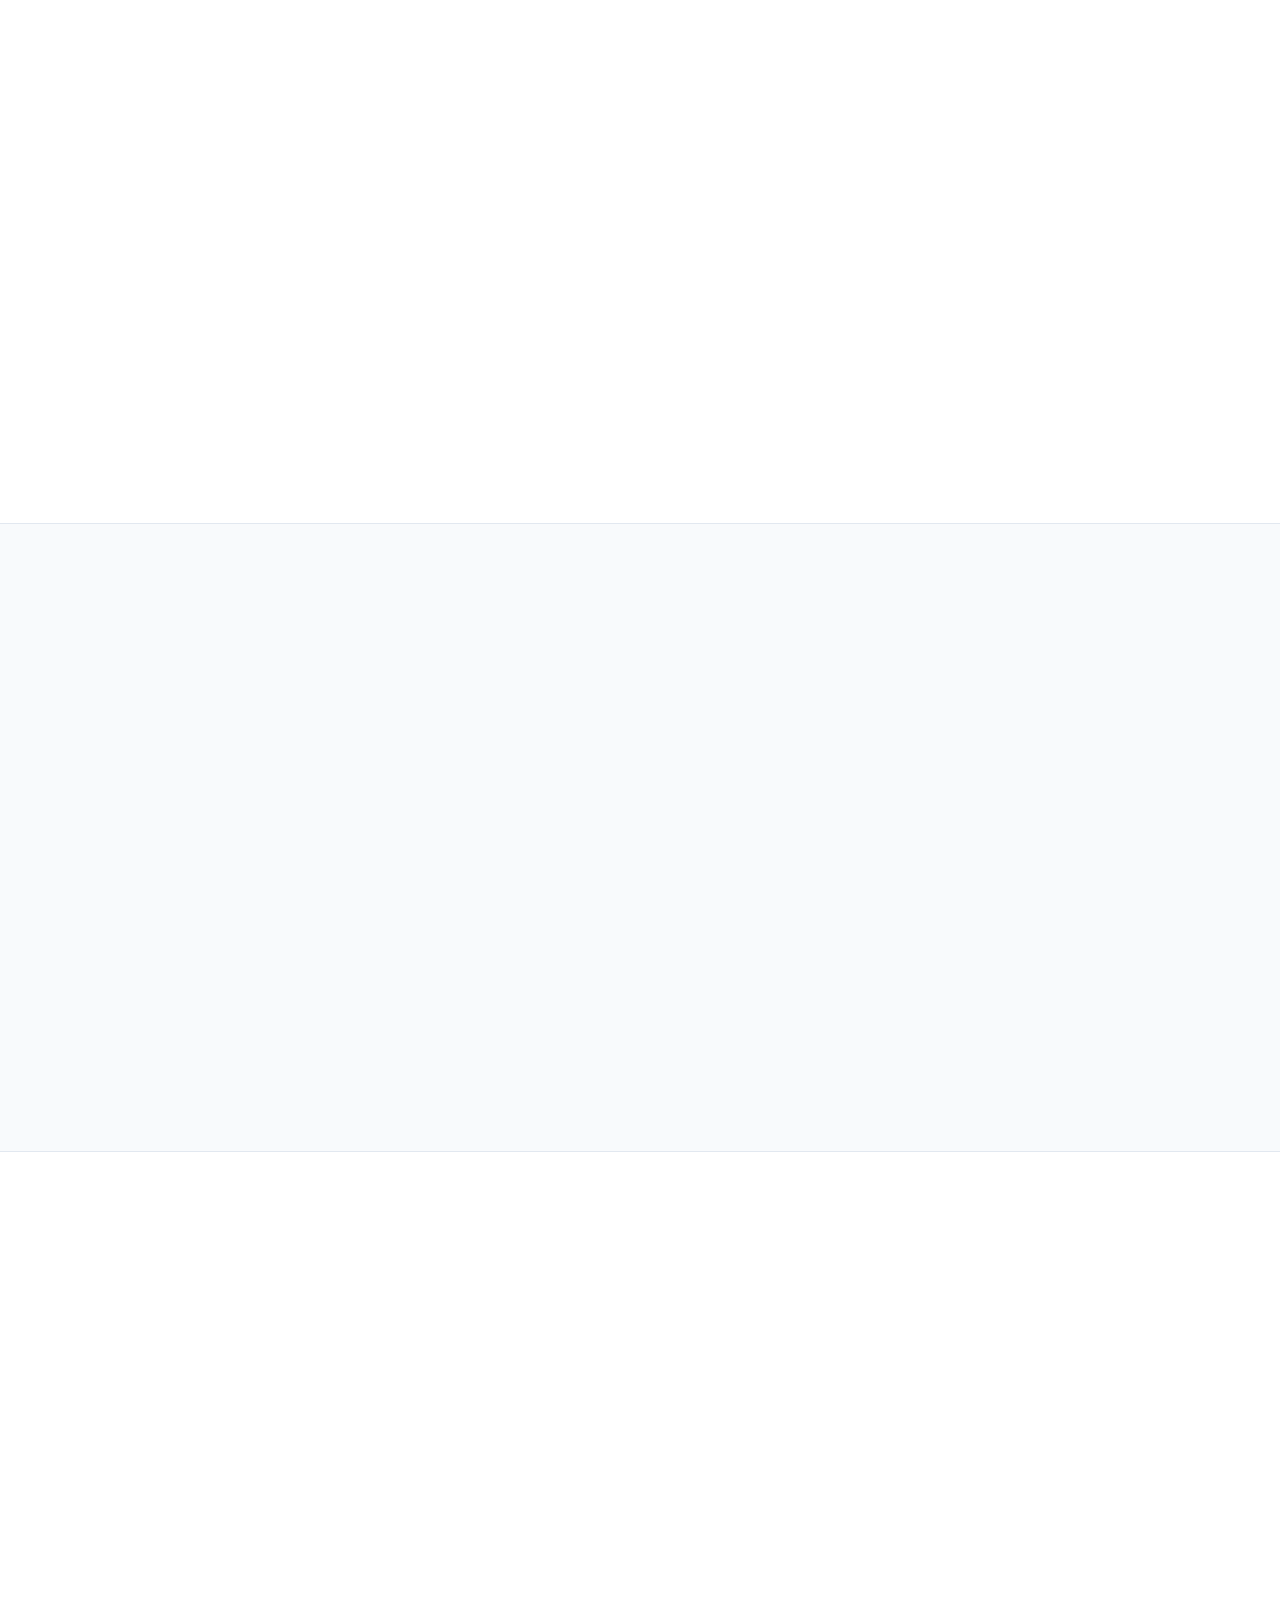
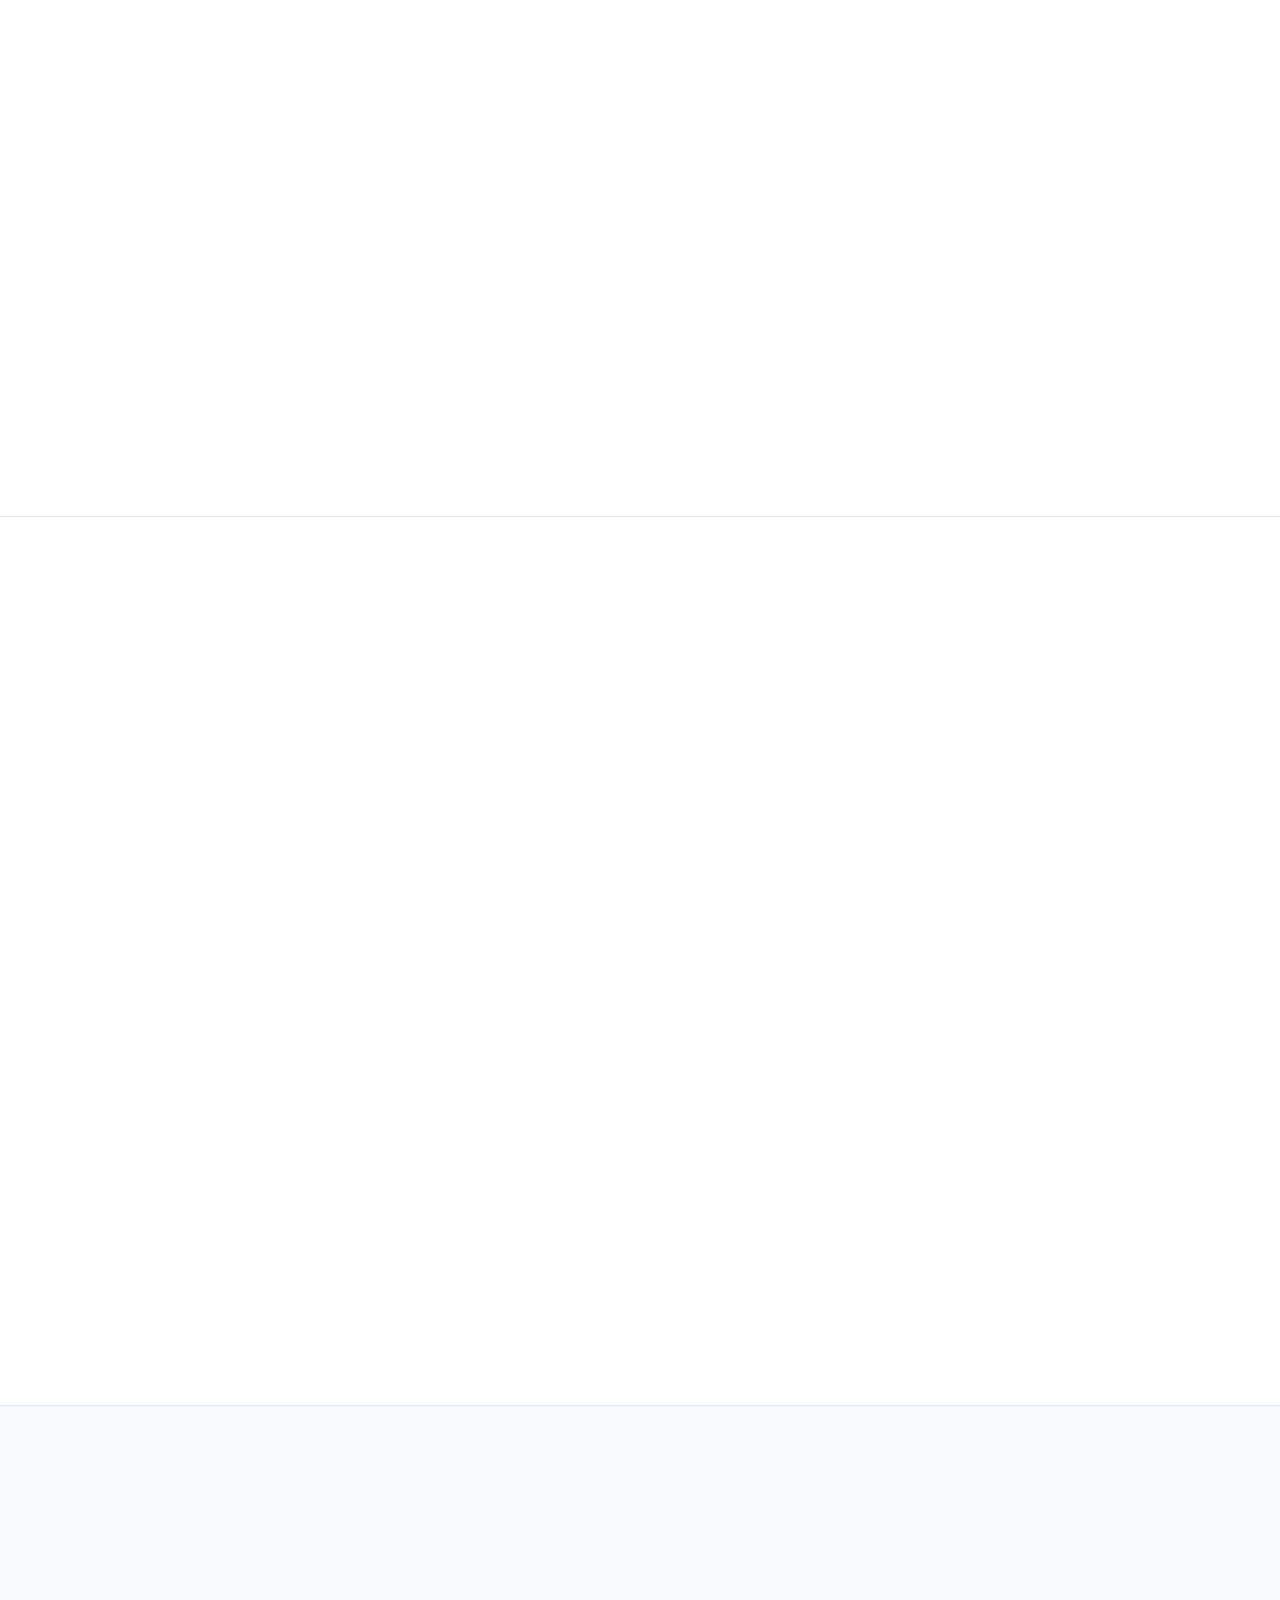
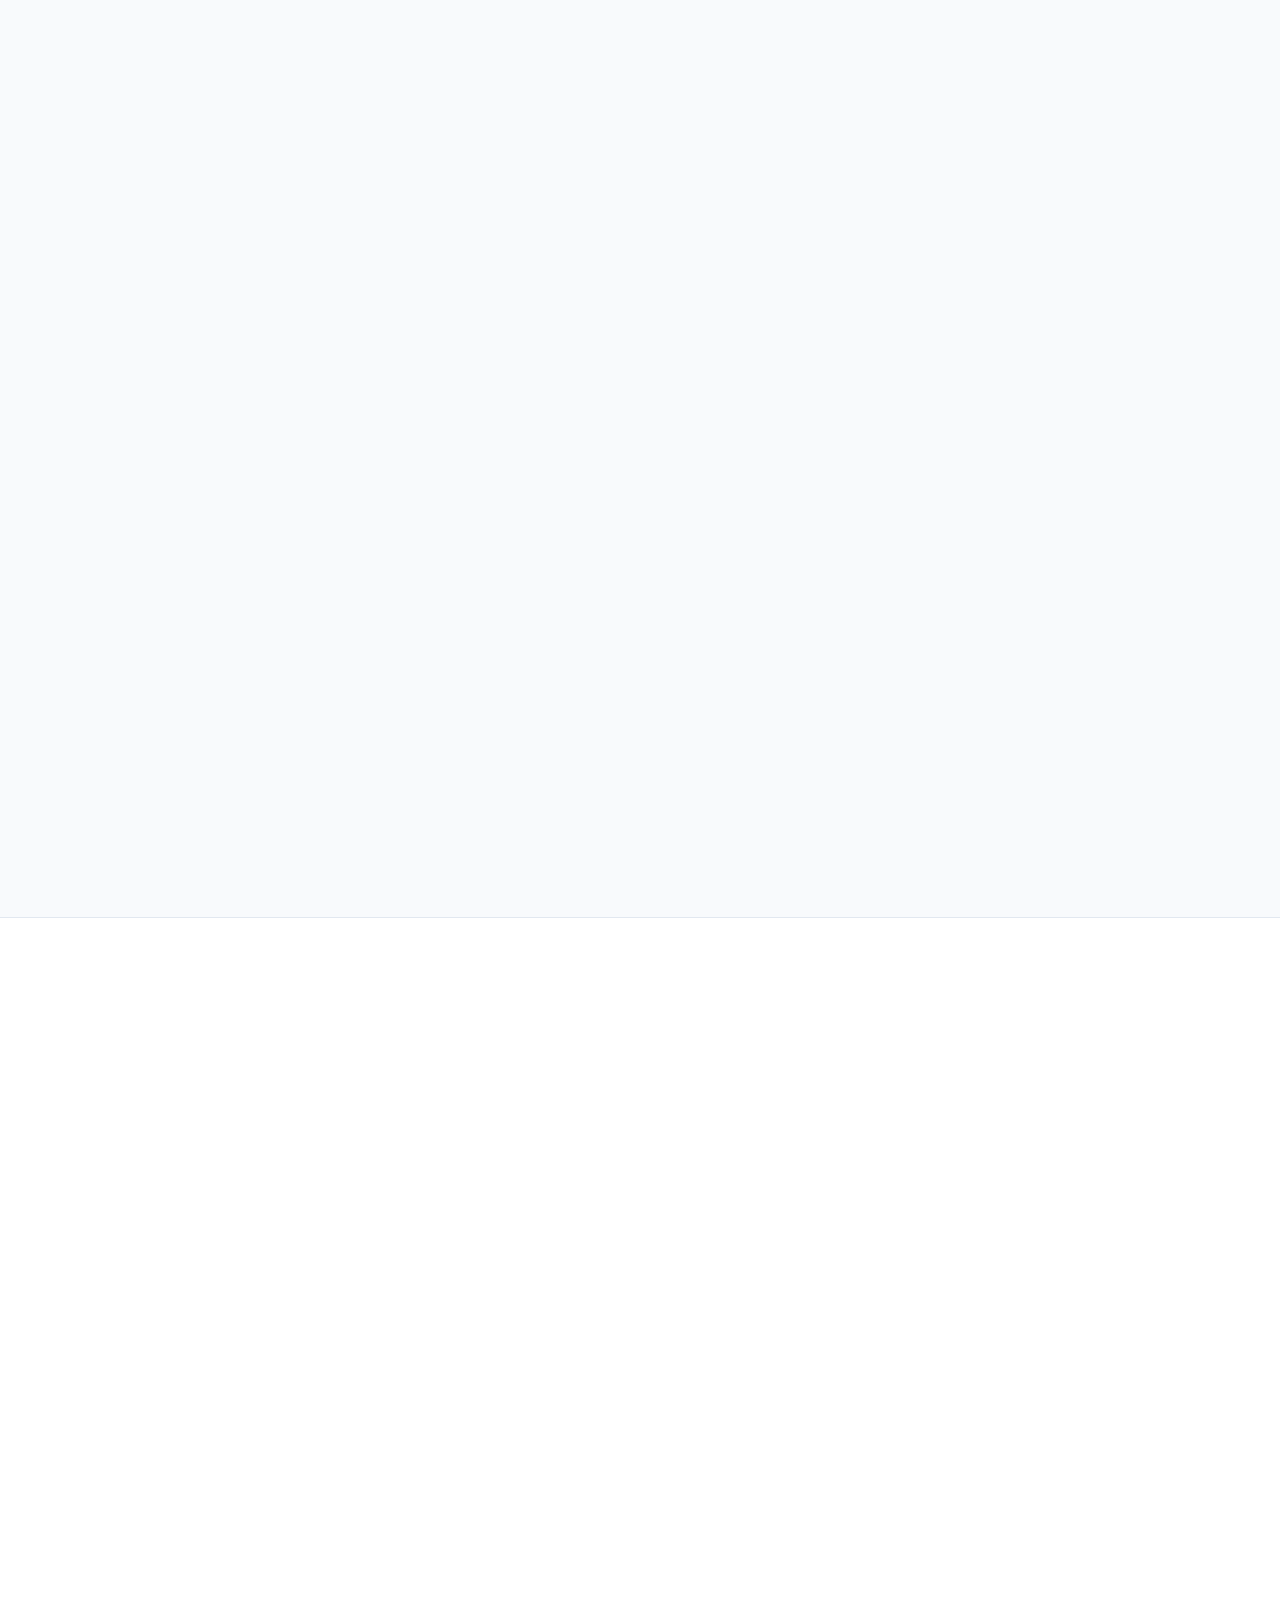
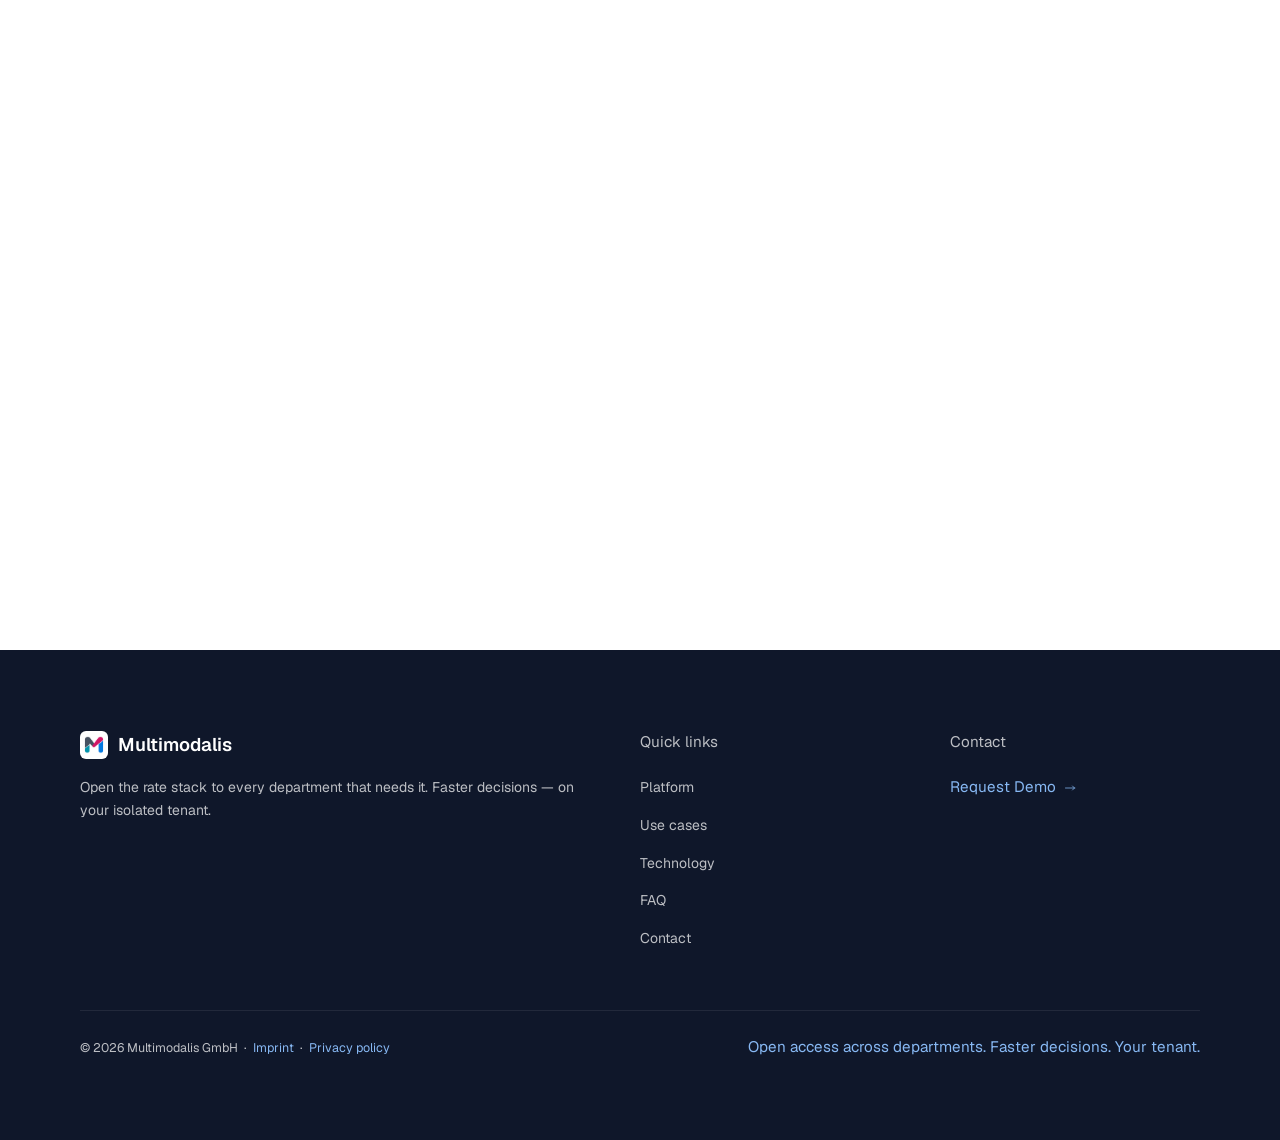
==== commit a82ee466: "Switch site URLs to https://multimodalis.com (root): canonicals, hreflang, OG, JSON-LD, sitemap, rob" ====
--- a/site/index.html
+++ b/site/index.html
@@ -8,9 +8,9 @@
 <title>Multimodalis – Pricing Engine for Transport Logistics</title>
 <meta name="description" content="Rank door-to-door landed cost — not the ocean or road line alone. FCL, LCL, FTL, LTL, rail/truck and barge/truck intermodal, and air, with surcharges, locals and FX in one comparable price.">
 
-<link rel="canonical" href="https://saad-acc.github.io/multimodalis-website/en/">
-<link rel="alternate" hreflang="en" href="https://saad-acc.github.io/multimodalis-website/en/"><link rel="alternate" hreflang="de" href="https://saad-acc.github.io/multimodalis-website/de/"><link rel="alternate" hreflang="x-default" href="https://saad-acc.github.io/multimodalis-website/en/">
-<meta property="og:type" content="website"><meta property="og:site_name" content="Multimodalis"><meta property="og:title" content="Multimodalis – Pricing Engine for Transport Logistics"><meta property="og:description" content="Rank door-to-door landed cost — not the ocean or road line alone. FCL, LCL, FTL, LTL, rail/truck and barge/truck intermodal, and air, with surcharges, locals and FX in one comparable price."><meta property="og:url" content="https://saad-acc.github.io/multimodalis-website/en/"><meta property="og:image" content="https://saad-acc.github.io/multimodalis-website/assets/img/multimodalis-og.png"><meta property="og:locale" content="en_US">
+<link rel="canonical" href="https://multimodalis.com/en/">
+<link rel="alternate" hreflang="en" href="https://multimodalis.com/en/"><link rel="alternate" hreflang="de" href="https://multimodalis.com/de/"><link rel="alternate" hreflang="x-default" href="https://multimodalis.com/en/">
+<meta property="og:type" content="website"><meta property="og:site_name" content="Multimodalis"><meta property="og:title" content="Multimodalis – Pricing Engine for Transport Logistics"><meta property="og:description" content="Rank door-to-door landed cost — not the ocean or road line alone. FCL, LCL, FTL, LTL, rail/truck and barge/truck intermodal, and air, with surcharges, locals and FX in one comparable price."><meta property="og:url" content="https://multimodalis.com/en/"><meta property="og:image" content="https://multimodalis.com/assets/img/multimodalis-og.png"><meta property="og:locale" content="en_US">
 <meta name="theme-color" content="#FFFFFF">
 <link rel="icon" href="favicon.ico" sizes="any">
 <link rel="icon" type="image/png" sizes="32x32" href="assets/favicon/multimodalis-favicon-32.png">
@@ -638,7 +638,7 @@
 </div>
 </div>
 </footer>
-<script type="application/ld+json">{"@context": "https://schema.org", "@graph": [{"@type": "Organization", "name": "Multimodalis GmbH", "url": "https://saad-acc.github.io/multimodalis-website", "logo": "https://saad-acc.github.io/multimodalis-website/assets/logo/multimodalis-logo-512.png"}, {"@type": "SoftwareApplication", "name": "Multimodalis", "applicationCategory": "BusinessApplication", "operatingSystem": "Web", "inLanguage": "en", "description": "Rank door-to-door landed cost — not the ocean or road line alone. FCL, LCL, FTL, LTL, rail/truck and barge/truck intermodal, and air, with surcharges, locals and FX in one comparable price."}, {"@type": "FAQPage", "inLanguage": "en", "mainEntity": [{"@type": "Question", "name": "Which transport modes can be managed in Multimodalis?", "acceptedAnswer": {"@type": "Answer", "text": "Multimodalis is designed for FCL, LCL, FTL, LTL, rail/truck and barge/truck intermodal, and airfreight. Ocean can combine contract P2P with live carrier rates; intermodal includes KV / all-in zone surcharges; air uses chargeable weight with FSC/SSC; LTL includes piece–LDM and carrier rules. Legs combine into one landed price."}}, {"@type": "Question", "name": "Does Multimodalis calculate only tariffs or complete prices?", "acceptedAnswer": {"@type": "Answer", "text": "Multimodalis calculates complete prices. Base rates, surcharges, local charges, currency conversion and further pricing logic are included in the final result."}}, {"@type": "Question", "name": "Can Multimodalis be used for procurement and sales?", "acceptedAnswer": {"@type": "Answer", "text": "Yes. Sales generates versioned customer offers (group templates, PDF) from FCL, LTL, air and LCL rates. Procurement and tender teams run RFQs, collect supplier responses, track capacity and compare them to contracted tariffs."}}, {"@type": "Question", "name": "Can tariffs be shared selectively within our organization?", "acceptedAnswer": {"@type": "Answer", "text": "Yes. Tariffs are shared within your own organization — branches, teams and users — on your dedicated instance. Role-based access and OAuth / SAML / Enterprise SSO control who sees, maintains and releases which rates."}}, {"@type": "Question", "name": "How are tariffs and surcharges maintained?", "acceptedAnswer": {"@type": "Answer", "text": "Depending on the setup, tariffs can be imported, maintained by your team or managed jointly with Multimodalis. The platform is designed for scalable maintenance workflows."}}]}]}</script>
+<script type="application/ld+json">{"@context": "https://schema.org", "@graph": [{"@type": "Organization", "name": "Multimodalis GmbH", "url": "https://multimodalis.com", "logo": "https://multimodalis.com/assets/logo/multimodalis-logo-512.png"}, {"@type": "SoftwareApplication", "name": "Multimodalis", "applicationCategory": "BusinessApplication", "operatingSystem": "Web", "inLanguage": "en", "description": "Rank door-to-door landed cost — not the ocean or road line alone. FCL, LCL, FTL, LTL, rail/truck and barge/truck intermodal, and air, with surcharges, locals and FX in one comparable price."}, {"@type": "FAQPage", "inLanguage": "en", "mainEntity": [{"@type": "Question", "name": "Which transport modes can be managed in Multimodalis?", "acceptedAnswer": {"@type": "Answer", "text": "Multimodalis is designed for FCL, LCL, FTL, LTL, rail/truck and barge/truck intermodal, and airfreight. Ocean can combine contract P2P with live carrier rates; intermodal includes KV / all-in zone surcharges; air uses chargeable weight with FSC/SSC; LTL includes piece–LDM and carrier rules. Legs combine into one landed price."}}, {"@type": "Question", "name": "Does Multimodalis calculate only tariffs or complete prices?", "acceptedAnswer": {"@type": "Answer", "text": "Multimodalis calculates complete prices. Base rates, surcharges, local charges, currency conversion and further pricing logic are included in the final result."}}, {"@type": "Question", "name": "Can Multimodalis be used for procurement and sales?", "acceptedAnswer": {"@type": "Answer", "text": "Yes. Sales generates versioned customer offers (group templates, PDF) from FCL, LTL, air and LCL rates. Procurement and tender teams run RFQs, collect supplier responses, track capacity and compare them to contracted tariffs."}}, {"@type": "Question", "name": "Can tariffs be shared selectively within our organization?", "acceptedAnswer": {"@type": "Answer", "text": "Yes. Tariffs are shared within your own organization — branches, teams and users — on your dedicated instance. Role-based access and OAuth / SAML / Enterprise SSO control who sees, maintains and releases which rates."}}, {"@type": "Question", "name": "How are tariffs and surcharges maintained?", "acceptedAnswer": {"@type": "Answer", "text": "Depending on the setup, tariffs can be imported, maintained by your team or managed jointly with Multimodalis. The platform is designed for scalable maintenance workflows."}}]}]}</script>
 <script src="assets/js/three.r128.min.js" defer></script>
 <script src="assets/js/globe.js" defer></script>
 </body>
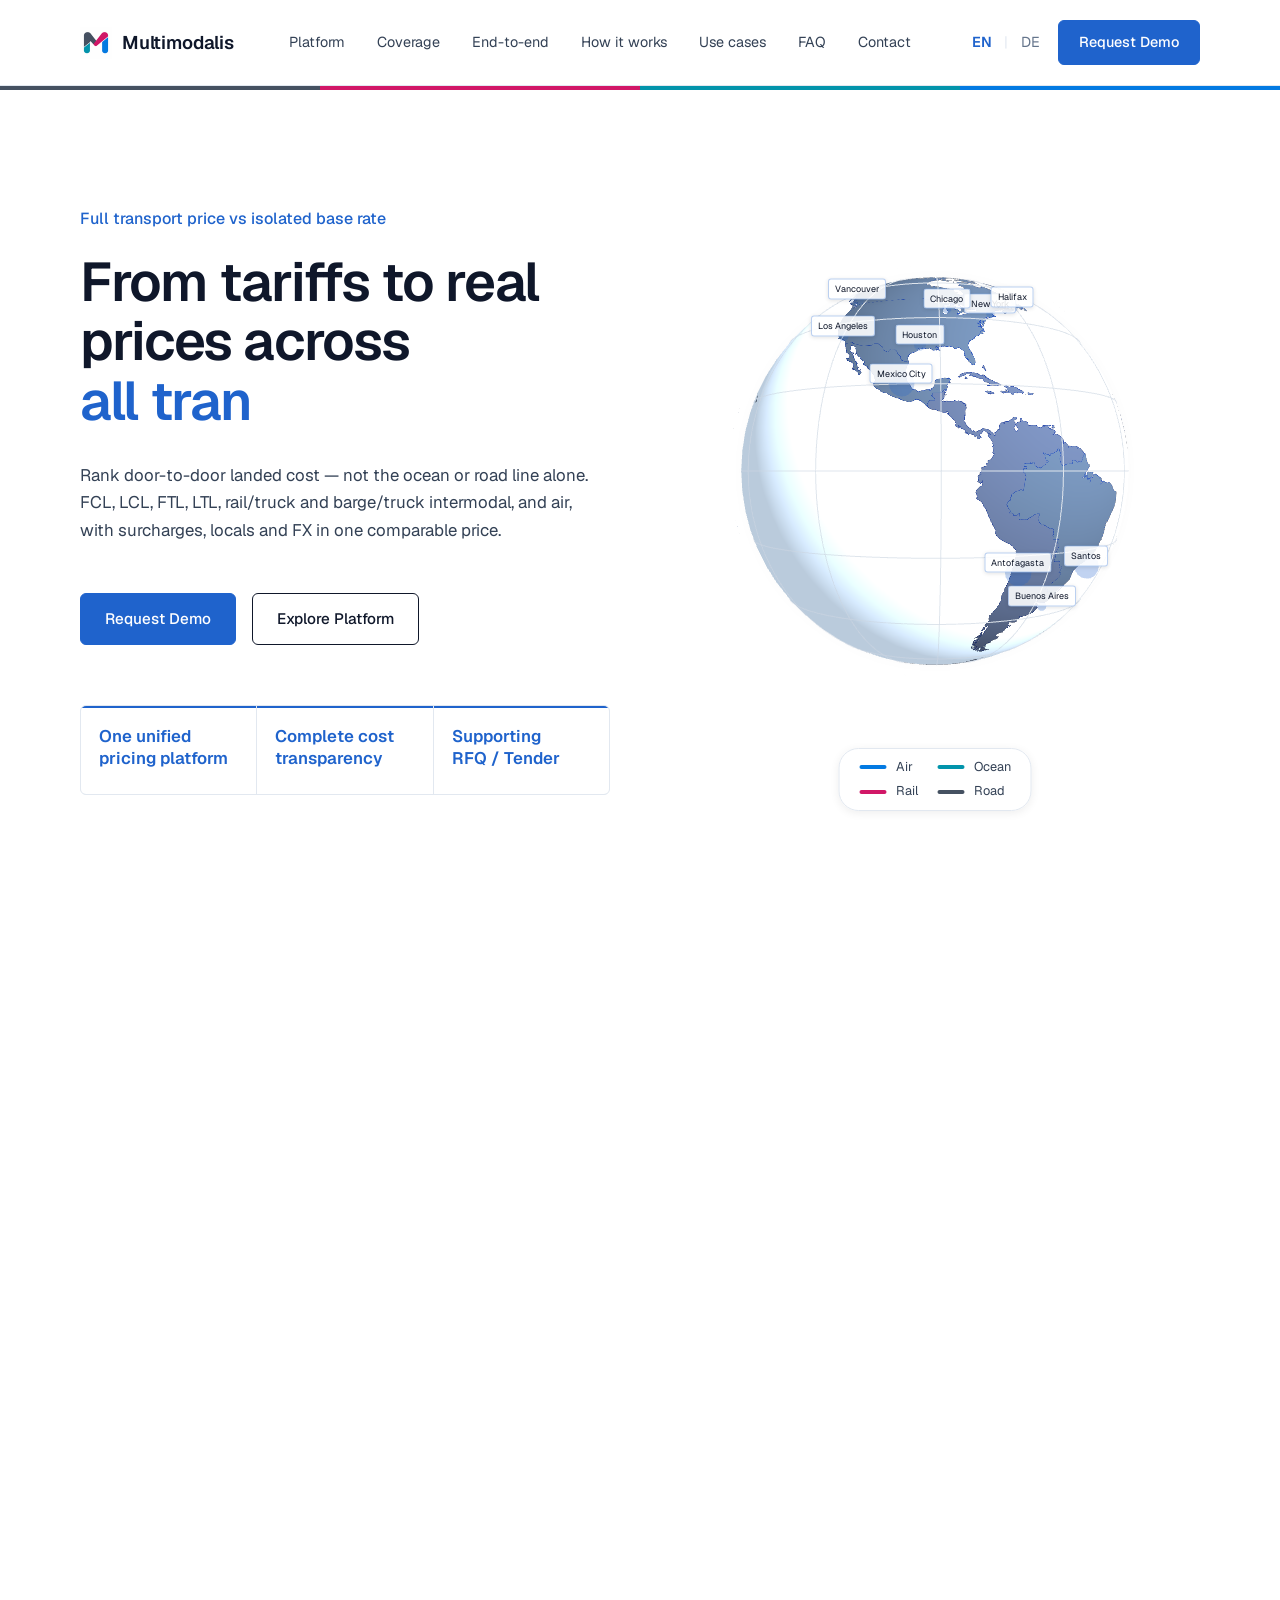
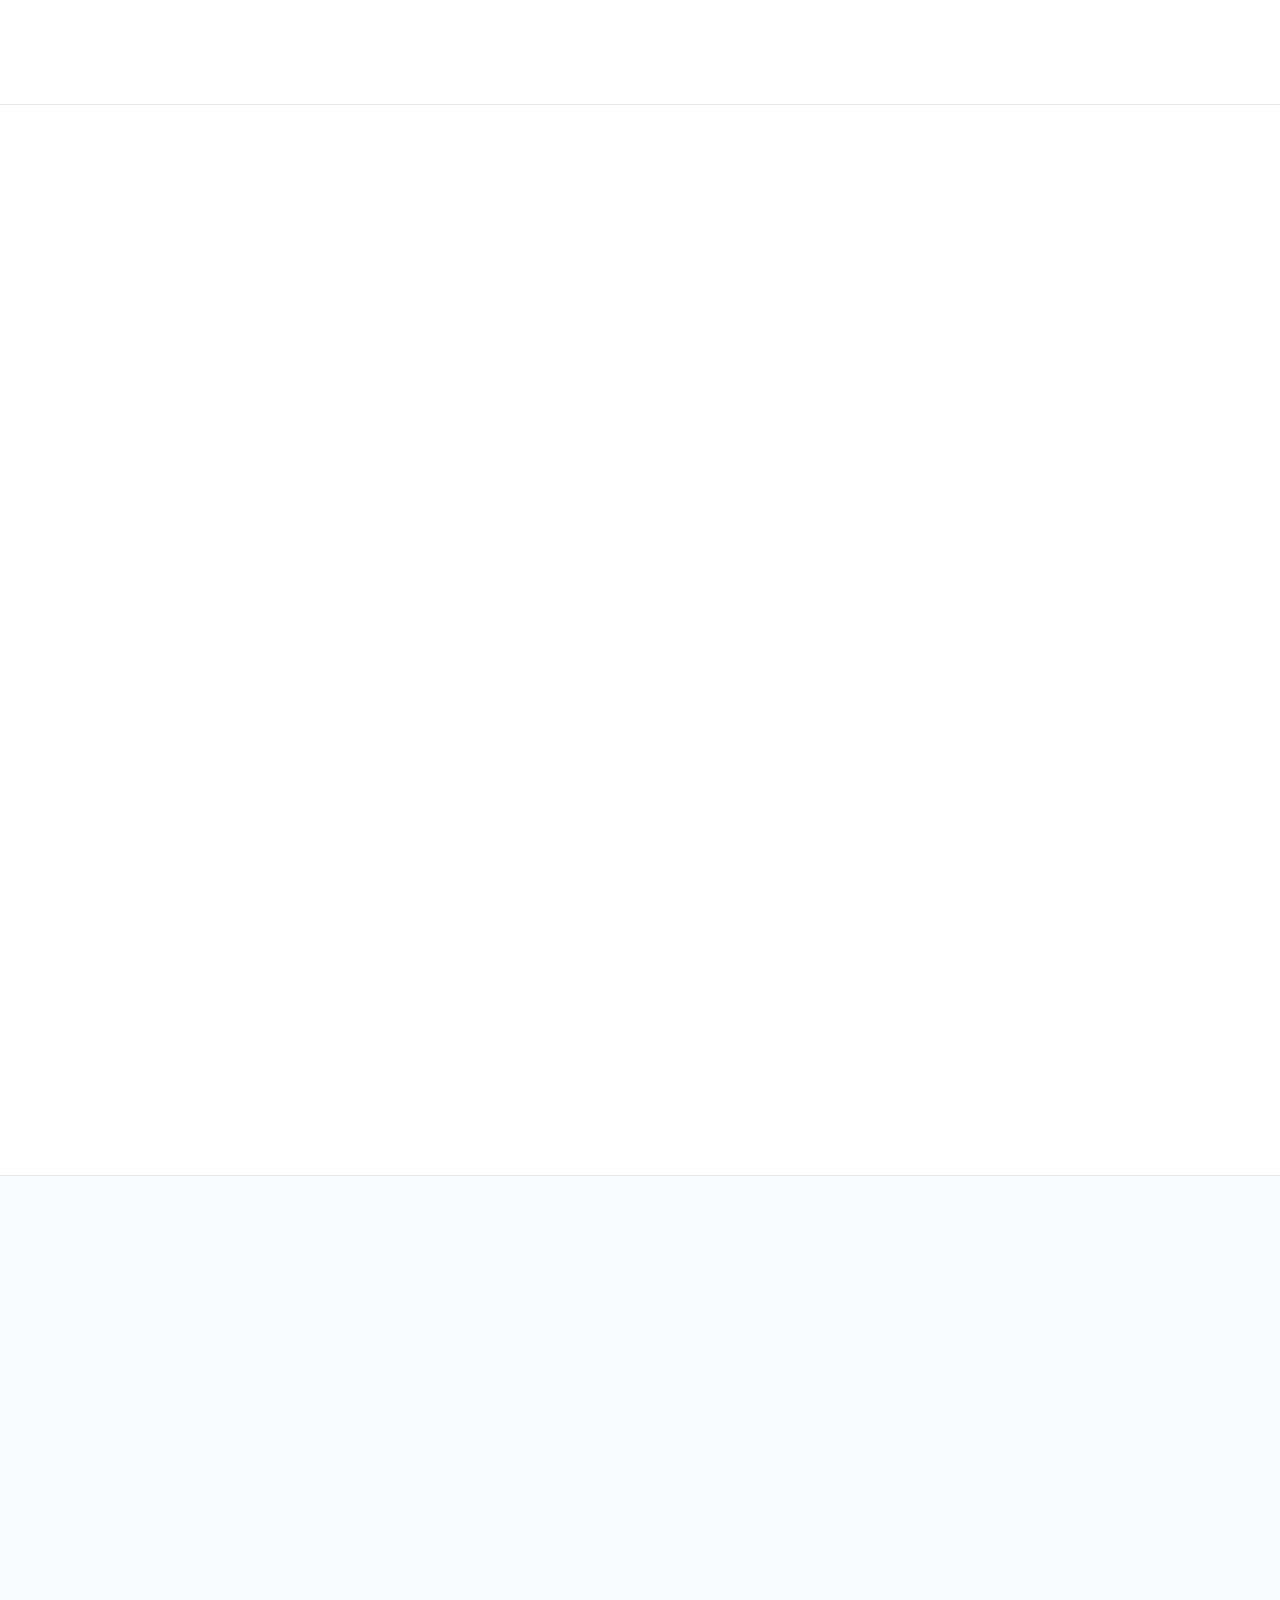
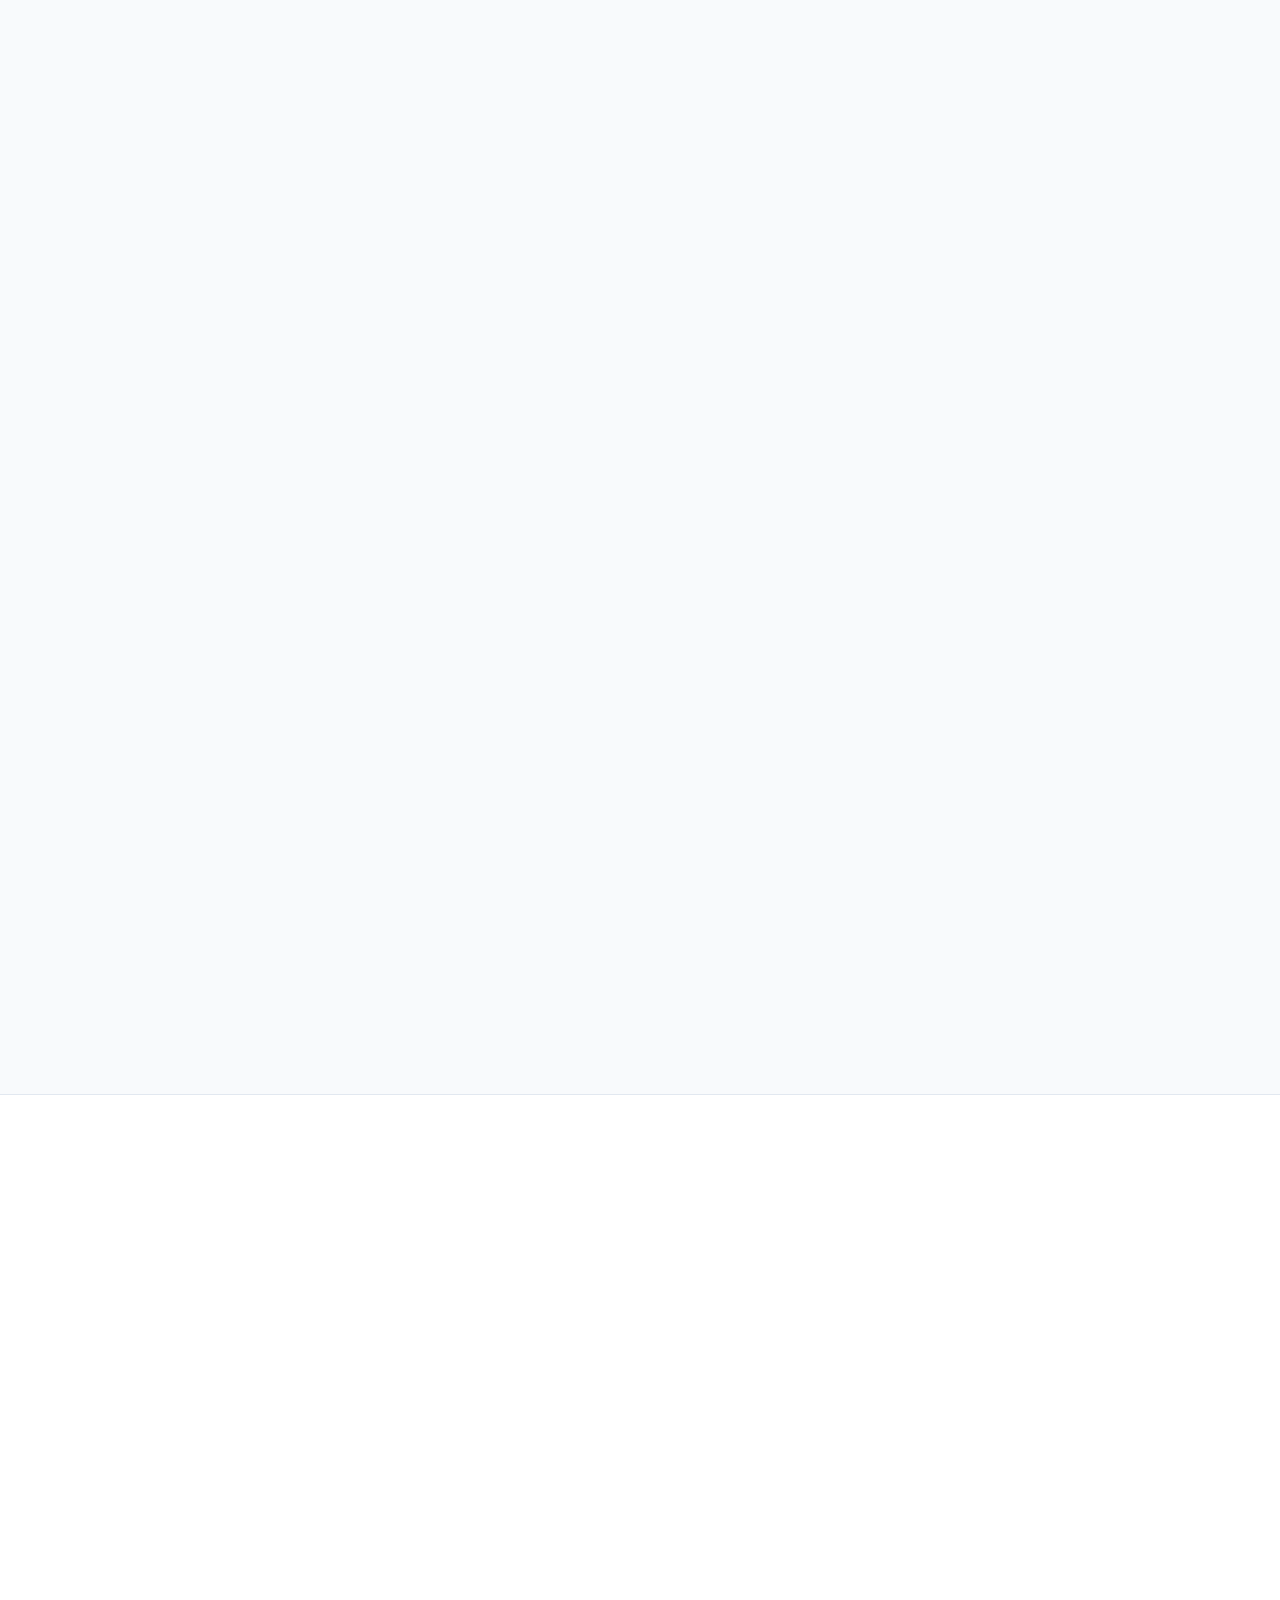
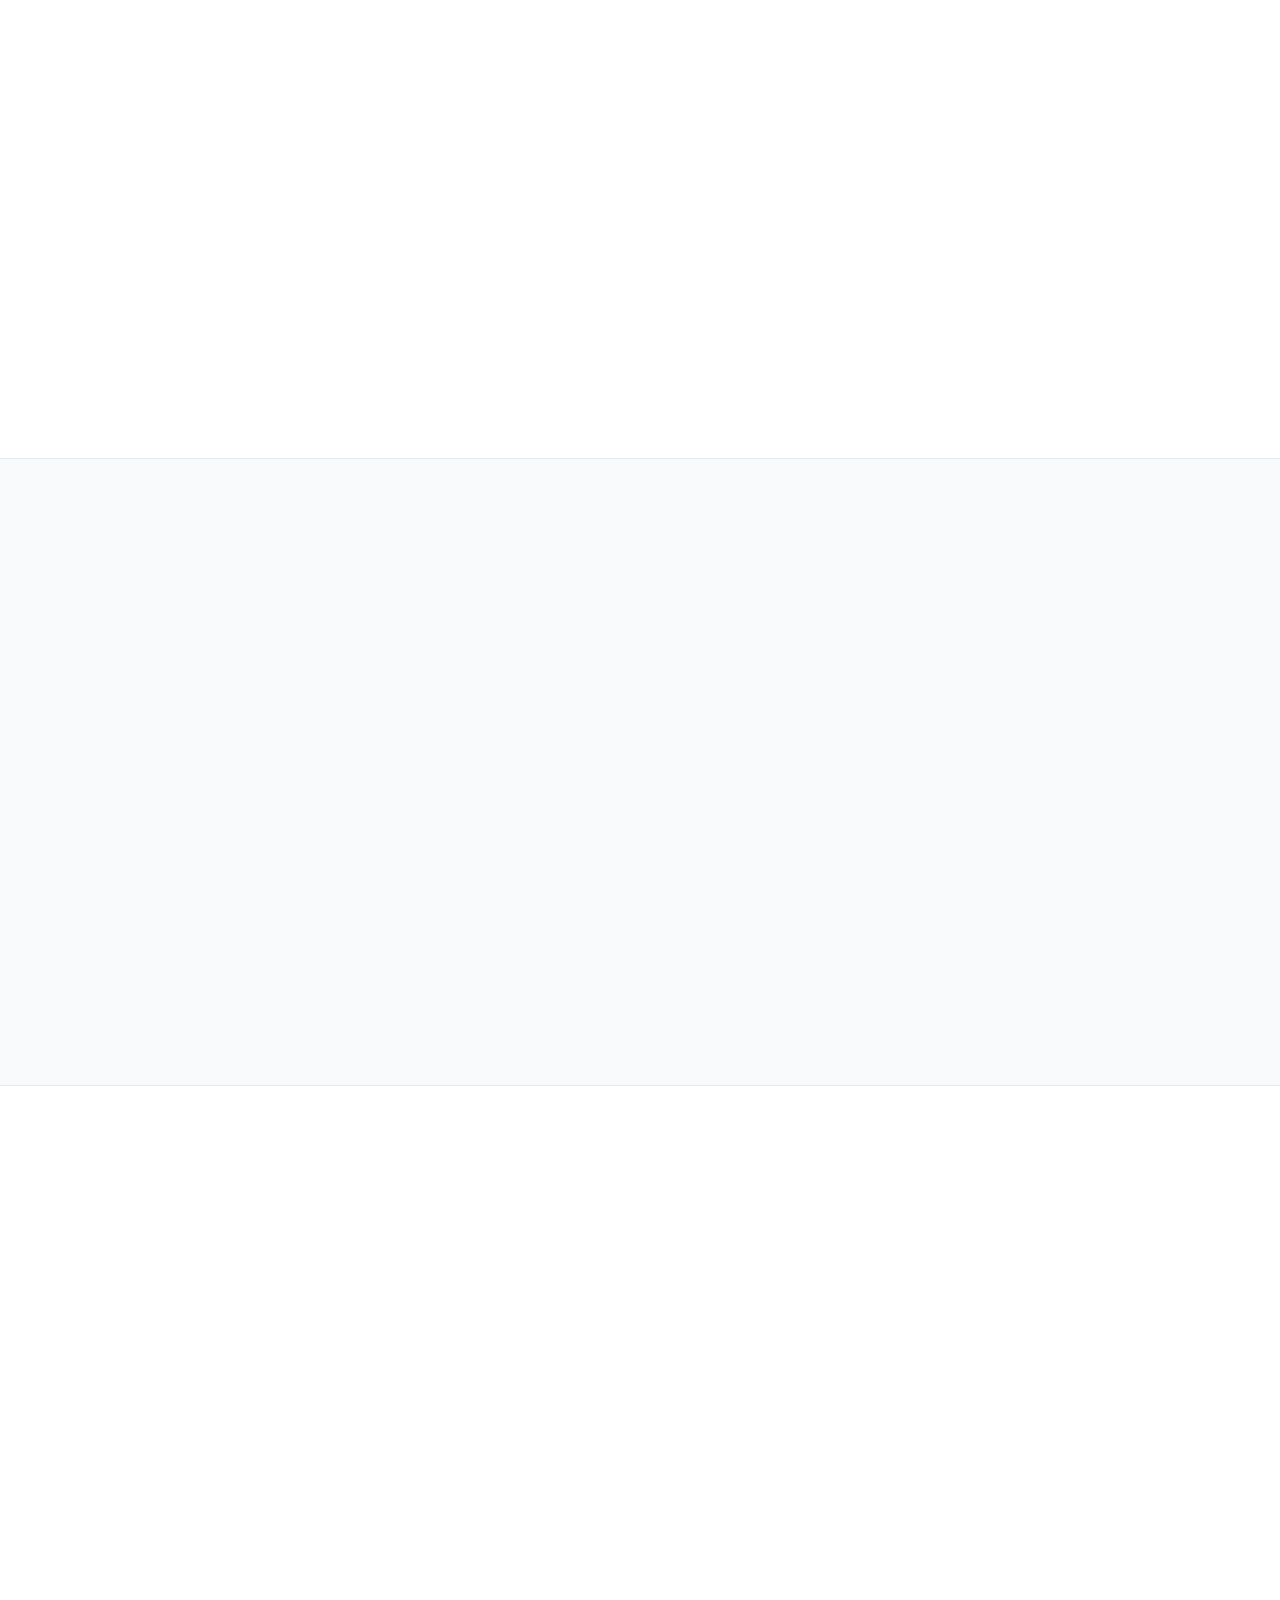
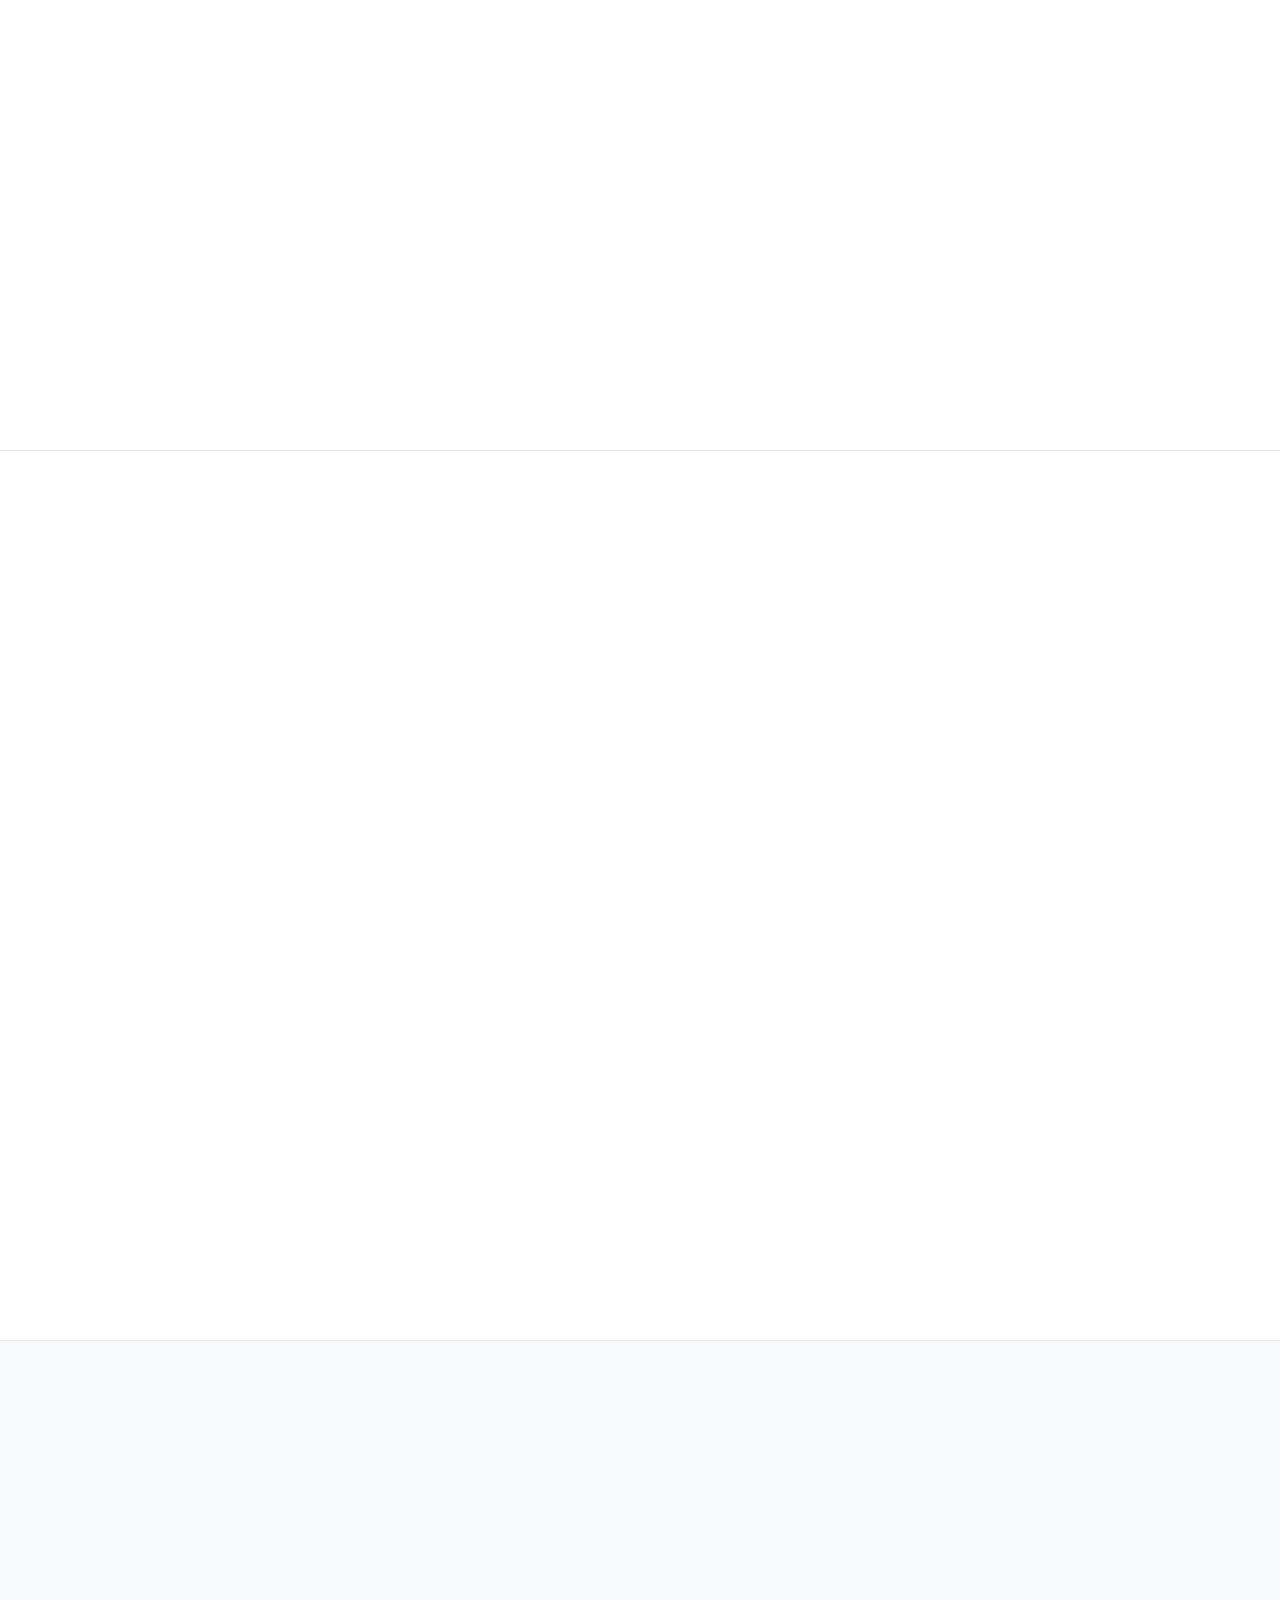
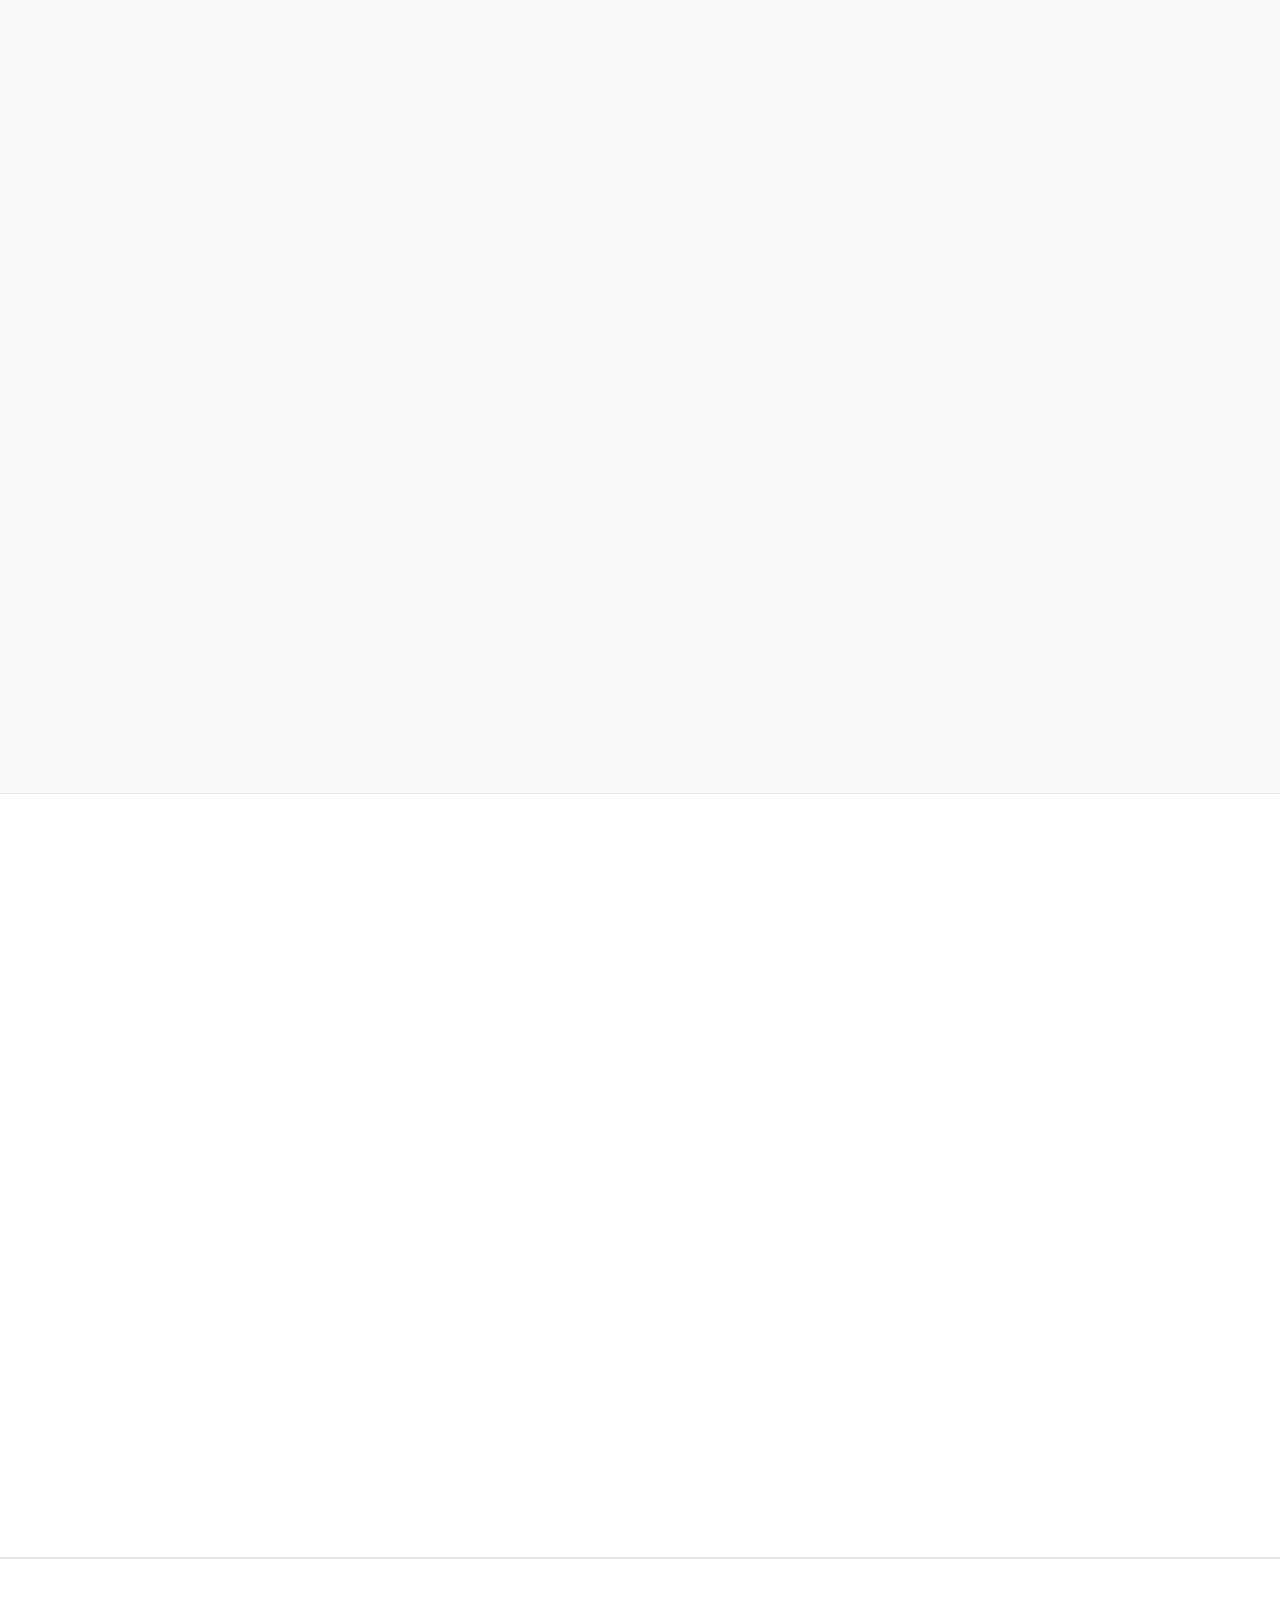
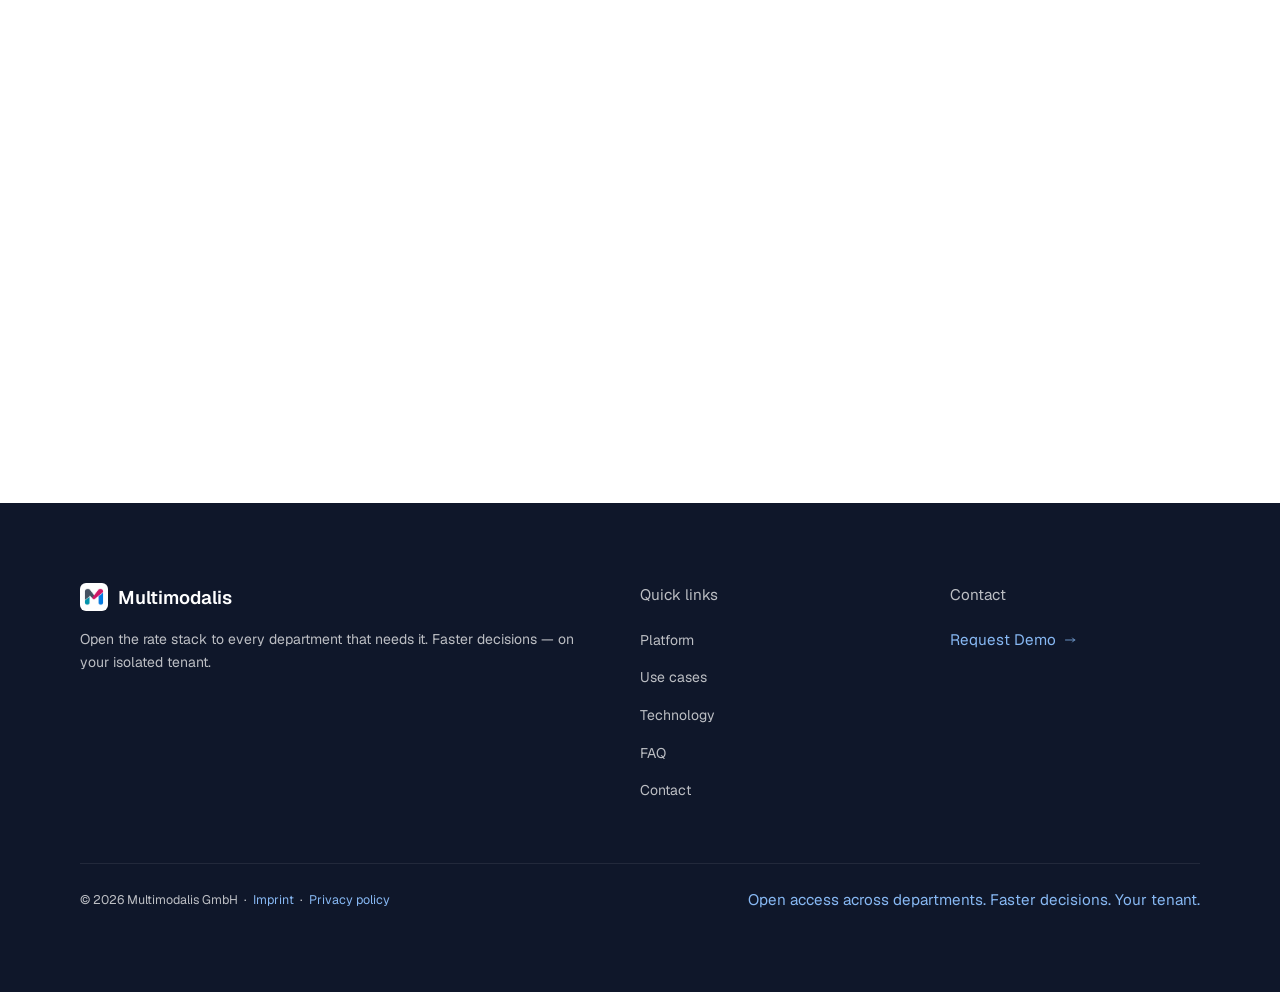
==== commit d24b9a95: "Legal from acceltra.de (Saad OK 2026-10-14), remove draft banner, word claims (hero, coverage, techn" ====
--- a/site/index.html
+++ b/site/index.html
@@ -22,7 +22,6 @@
 </head>
 <body>
 <a class="skip-link" href="#main">Skip to content</a>
-<div class="draft-banner"><div class="container">Draft preview – not published. Placeholders marked <span class="need">[NEED: …]</span></div></div>
 
 <nav aria-label="Main" class="site-nav">
 <div class="nav-inner">
@@ -67,19 +66,10 @@
 <a class="btn btn-primary" href="#contact">Request Demo</a>
 <a class="btn btn-outline" href="#platform">Explore Platform</a>
 </div>
-<div class="hero-stats">
-<div class="hero-stat">
-<div class="stat-num">Door-to-door</div>
-<div class="stat-label">Landed cost, not a base line</div>
-</div>
-<div class="hero-stat">
-<div class="stat-num">Rates &amp; surcharges</div>
-<div class="stat-label">Locals, fuel, THC, FX</div>
-</div>
-<div class="hero-stat">
-<div class="stat-num">RFQ</div>
-<div class="stat-label">Tender-ready comparisons</div>
-</div>
+<div class="hero-stats claims">
+<div class="hero-stat"><div class="stat-num">One unified pricing platform</div></div>
+<div class="hero-stat"><div class="stat-num">Complete cost transparency</div></div>
+<div class="hero-stat"><div class="stat-num">Supporting RFQ&nbsp;/ Tender</div></div>
 </div>
 </div>
 <div class="fade-up visible hero-globe">
@@ -256,10 +246,10 @@
 <h3>Why Complete Pricing Matters</h3>
 <p>Comparing only base rates produces misleading results. Multimodalis calculates the full cost of each transport option — making comparisons accurate and decisions defensible.</p>
 <div>
-<div class="cstat-row"><span>Transport modes</span><span class="cstat-val">Ocean, road, intermodal, air</span></div>
-<div class="cstat-row"><span>Cost stack</span><span class="cstat-val">Base + surcharges + locals + FX</span></div>
-<div class="cstat-row"><span>Currency pairs</span><span class="cstat-val">All major</span></div>
-<div class="cstat-row"><span>Combination logic</span><span class="cstat-val">Multimodal</span></div>
+<div class="cstat-row cstat-claim"><span class="cstat-check" aria-hidden="true"></span><span>All transport modes</span></div>
+<div class="cstat-row cstat-claim"><span class="cstat-check" aria-hidden="true"></span><span>All cost elements per route</span></div>
+<div class="cstat-row cstat-claim"><span class="cstat-check" aria-hidden="true"></span><span>Daily exchange rates</span></div>
+<div class="cstat-row cstat-claim"><span class="cstat-check" aria-hidden="true"></span><span>Unified pricing logic of all carriers</span></div>
 </div>
 </div>
 </div>
@@ -454,23 +444,11 @@
 <p>Routing and toll, Rhine water levels, carrier schedules and quotes, flight schedules and AI inquiry analysis — plus CSV import, Excel export and APIs for your own systems.</p>
 </div>
 </div>
-<div class="stat-bar">
-<div class="stat-bar-item">
-<div class="stat-bar-num">Legal</div>
-<div class="stat-bar-label">GDPR-aligned · servers in Germany</div>
-</div>
-<div class="stat-bar-item">
-<div class="stat-bar-num">Compliance</div>
-<div class="stat-bar-label">Security frameworks</div>
-</div>
-<div class="stat-bar-item">
-<div class="stat-bar-num">RBAC</div>
-<div class="stat-bar-label">Enterprise role access</div>
-</div>
-<div class="stat-bar-item">
-<div class="stat-bar-num">SSO</div>
-<div class="stat-bar-label">OAuth · SAML · Enterprise SSO</div>
-</div>
+<div class="stat-bar claims">
+<div class="stat-bar-item"><div class="stat-bar-num">Made in Germany</div></div>
+<div class="stat-bar-item"><div class="stat-bar-num">Hosted in Europe</div></div>
+<div class="stat-bar-item"><div class="stat-bar-num">GDPR aligned</div></div>
+<div class="stat-bar-item"><div class="stat-bar-num">Monitored 24/7</div></div>
 </div>
 </div>
 </div>
@@ -574,7 +552,7 @@
 </div>
 <div class="form-box">
 <h3>Request a demo</h3>
-<form aria-describedby="form-note" id="contact-form"><p class="form-note" id="form-note">Demo requests are not active yet: the form endpoint is still to be decided. Contact e-mail: <span class="need">[NEED: contact email / form endpoint (Saad)]</span></p><fieldset class="form-fieldset" disabled="">
+<form aria-describedby="form-note" id="contact-form"><p class="form-note" id="form-note">Demo requests are not active yet: the form endpoint is still to be decided. Contact e-mail: <a href="mailto:info@acceltra.de">info@acceltra.de</a></p><fieldset class="form-fieldset" disabled="">
 <div class="form-row form-field">
 <div>
 <label class="field-label" for="name">Name *</label>
--- a/site/assets/css/site.css
+++ b/site/assets/css/site.css
@@ -662,7 +662,7 @@
   display: block;
   width: 100%;
   height: 100%;
-  border-radius: 50%;
+  /* no border-radius: it clipped air arcs at the corners */
 }
 .globe-labels {
   position: absolute;
@@ -692,16 +692,21 @@
 /* ── Globe legend ── */
 .globe-legend {
   position: absolute;
-  bottom: -44px;
+  top: calc(100% + 12px);   /* below the square globe box: never overlaps/shifts the globe */
   left: 50%;
   transform: translateX(-50%);
-  display: flex;
-  gap: 20px;
+  display: grid;                       /* balanced 2×2 at 3x text size */
+  grid-template-columns: repeat(2, max-content);
+  justify-content: center;
+  column-gap: 20px;
+  row-gap: 4px;
+  width: max-content;
+  max-width: 100%;
   align-items: center;
   background: rgba(255,255,255,0.92);
   border: 0.5px solid var(--border);
-  border-radius: 50px;
-  padding: 7px 18px;
+  border-radius: 20px;
+  padding: 8px 20px;
   box-shadow: 0 2px 10px rgba(0,0,0,0.07);
   white-space: nowrap;
   pointer-events: none;
@@ -709,15 +714,15 @@
 .globe-legend-item {
   display: flex;
   align-items: center;
-  gap: 6px;
-  font-family: var(--font-body);
-  font-size: 0.53125rem;
+  gap: 9px;
+  font-family: var(--font-body);
+  font-size: 0.796875rem;   /* half of 3x (Saad, 2026-10-13) */
   color: var(--fg-2);
 }
 .globe-legend-line {
-  width: 18px;
-  height: 2.5px;
-  border-radius: 2px;
+  width: 27px;
+  height: 3.75px;
+  border-radius: 3px;
   flex-shrink: 0;
 }
 .legend-air   { background: var(--mode-air); }
@@ -782,8 +787,8 @@
 .footer-brand-name img { width: 28px; height: 28px; background: #fff; border-radius: 6px; padding: 2px; }
 .legend-air { background: var(--mode-air); }
 .legend-ocean { background: var(--mode-sea); }
-.legend-rail { background: repeating-linear-gradient(90deg, var(--mode-rail) 0, var(--mode-rail) 4px, transparent 4px, transparent 7px); }
-.legend-road { background: repeating-linear-gradient(90deg, var(--mode-road) 0, var(--mode-road) 3px, transparent 3px, transparent 6px); }
+.legend-rail { background: var(--mode-rail); }   /* solid: globe routes are solid trails */
+.legend-road { background: var(--mode-road); }
 .container-narrow { max-width: 720px; }
 .contact-grid { gap: var(--sp-xl); }
 .why-title { margin-bottom: 30px; font-size: 1.4rem; }
@@ -792,7 +797,6 @@
 .skip-link:focus { left: 8px; top: 8px; }
 :focus-visible { outline: 2px solid var(--primary); outline-offset: 2px; box-shadow: 0 0 0 4px var(--focus-ring); }
 .need { background: var(--warn-bg); color: var(--warn-dark); border: 1px dashed var(--warn-dark); border-radius: 4px; padding: 0 4px; font-family: var(--font-mono); font-size: 0.9em; }
-.draft-banner { background: var(--warn-bg); color: var(--warn-dark); border-bottom: 1px solid var(--warn-dark); padding: 10px 0; font-size: 0.9rem; }
 .legal { padding: var(--sp-xl) 0; }
 .legal h1 { font-size: clamp(2rem, 1.4rem + 2vw, 2.6rem); margin-bottom: 24px; }
 .legal h2 { font-size: 1.3rem; margin: 36px 0 12px; }
@@ -819,3 +823,15 @@
 .chain-list.numbered { counter-reset: step; }
 .chain-list.numbered li::before { counter-increment: step; content: counter(step); font-family: var(--font-mono); color: var(--primary); font-size: 0.85rem; min-width: 1.2em; }
 .feature-cta { margin-top: 24px; }
+/* Word claims instead of numbers (Saad, 2026-10-14) */
+.hero-stats.claims .stat-num { font-size: 1.05rem; line-height: 1.3; font-weight: 600; overflow-wrap: normal; hyphens: manual; }
+.hero-stats.claims .hero-stat { display: flex; align-items: center; border-top: 2px solid var(--primary); }
+.cstat-claim { justify-content: flex-start; align-items: center; gap: 12px; font-weight: 500; color: var(--fg); }
+.cstat-check { flex: none; width: 18px; height: 18px; border-radius: 50%; background: var(--primary-mid); position: relative; }
+.cstat-check::after { content: ""; position: absolute; left: 6px; top: 3px; width: 4px; height: 8px; border: solid var(--primary); border-width: 0 2px 2px 0; transform: rotate(45deg); }
+.stat-bar.claims .stat-bar-num { font-family: var(--font-body); font-size: 1.3rem; font-weight: 600; margin: 0; letter-spacing: -0.01em; }
+.stat-bar.claims .stat-bar-item { display: flex; align-items: center; justify-content: center; }
+.legal-src { font-size: 0.9rem; color: var(--fg-3); border-left: 3px solid var(--border-strong); padding-left: 12px; }
+.legal h4 { margin-top: 16px; }
+.legal-list { padding-left: 1.4em; list-style: decimal; }
+.legal-list li { margin: 6px 0; }
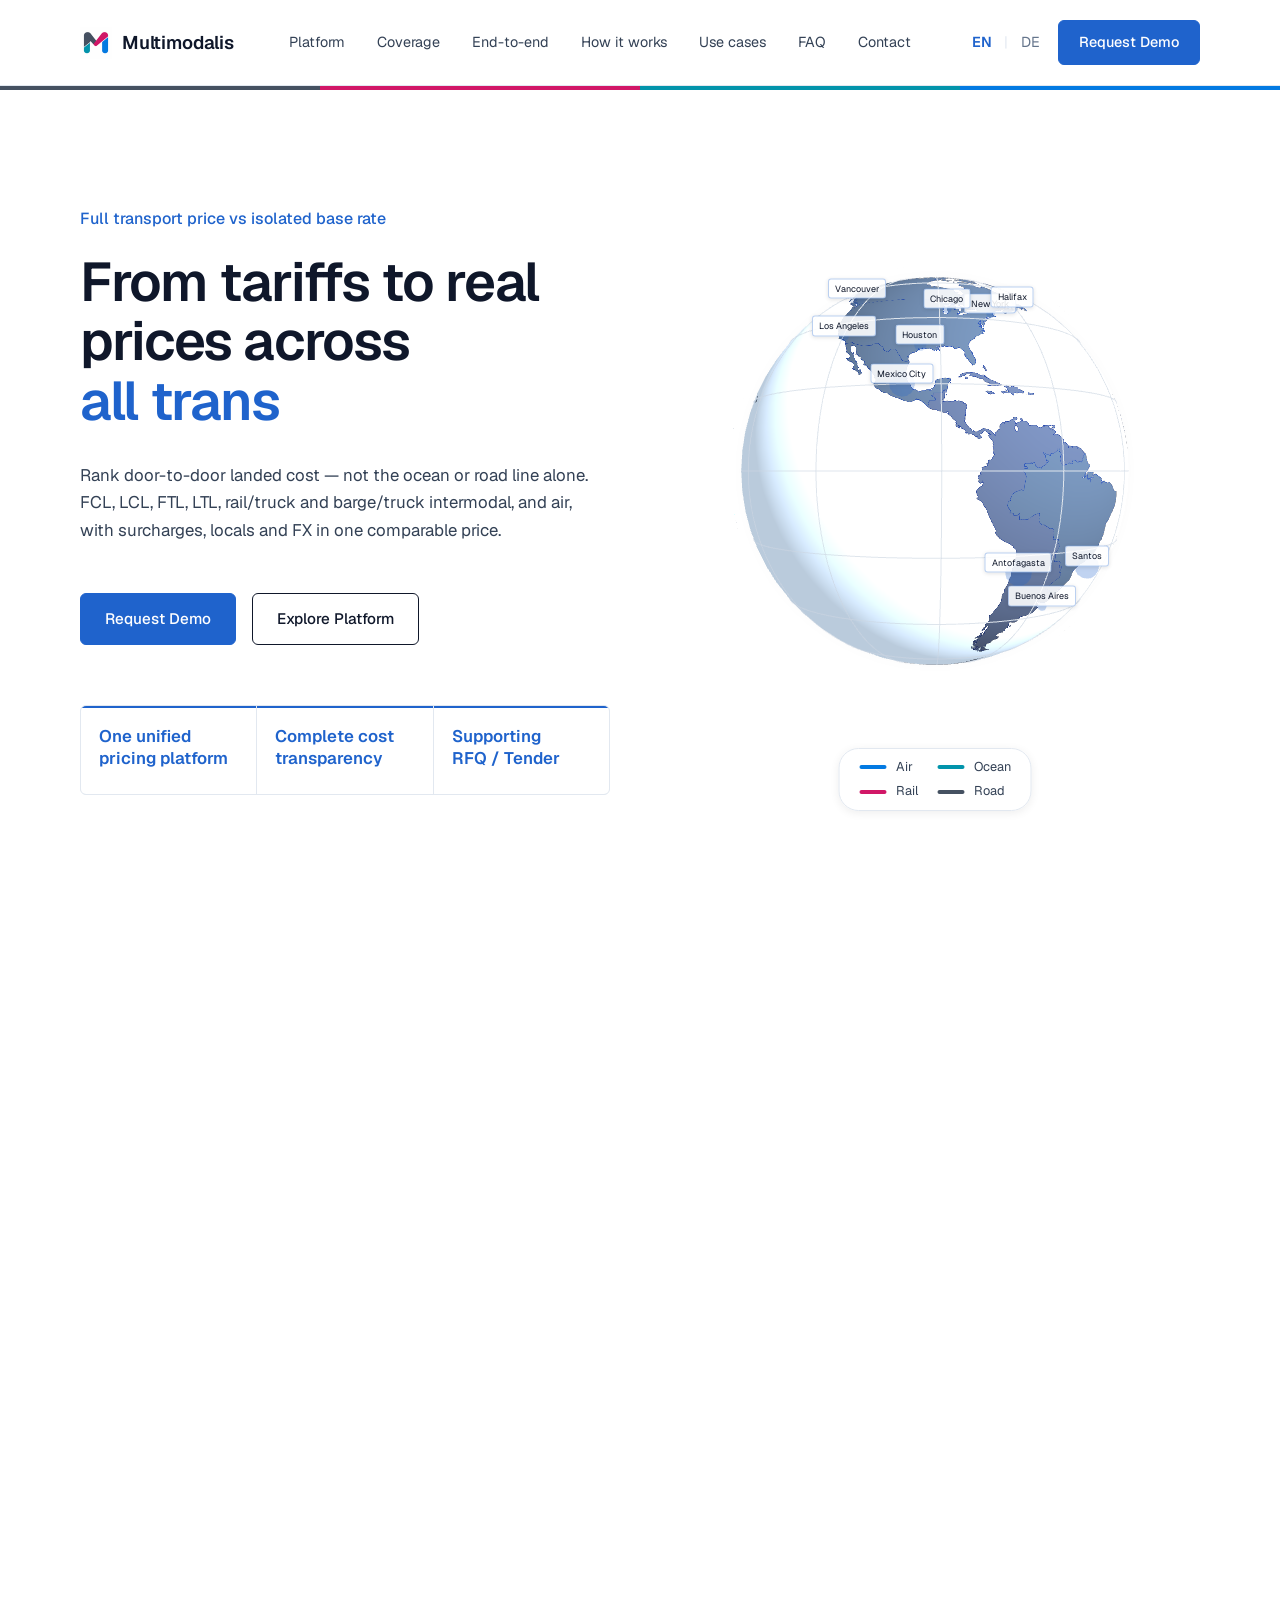
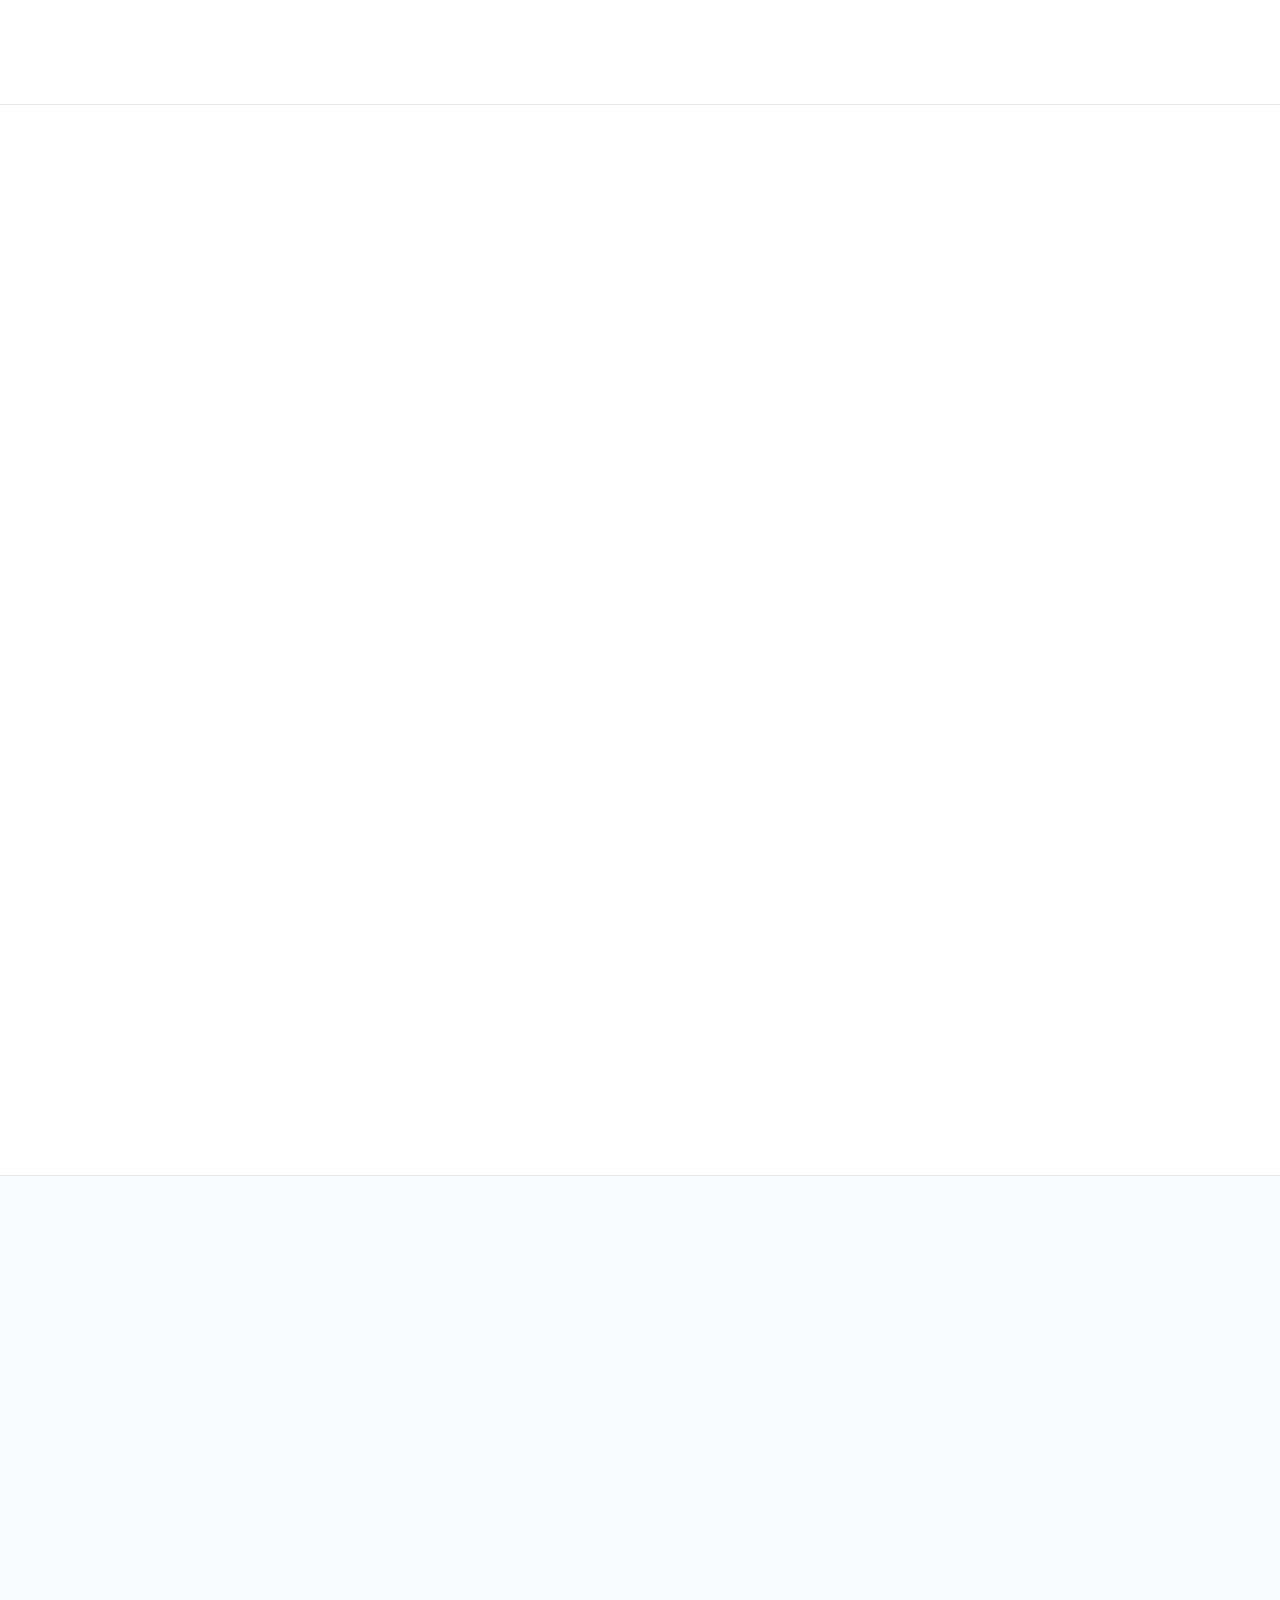
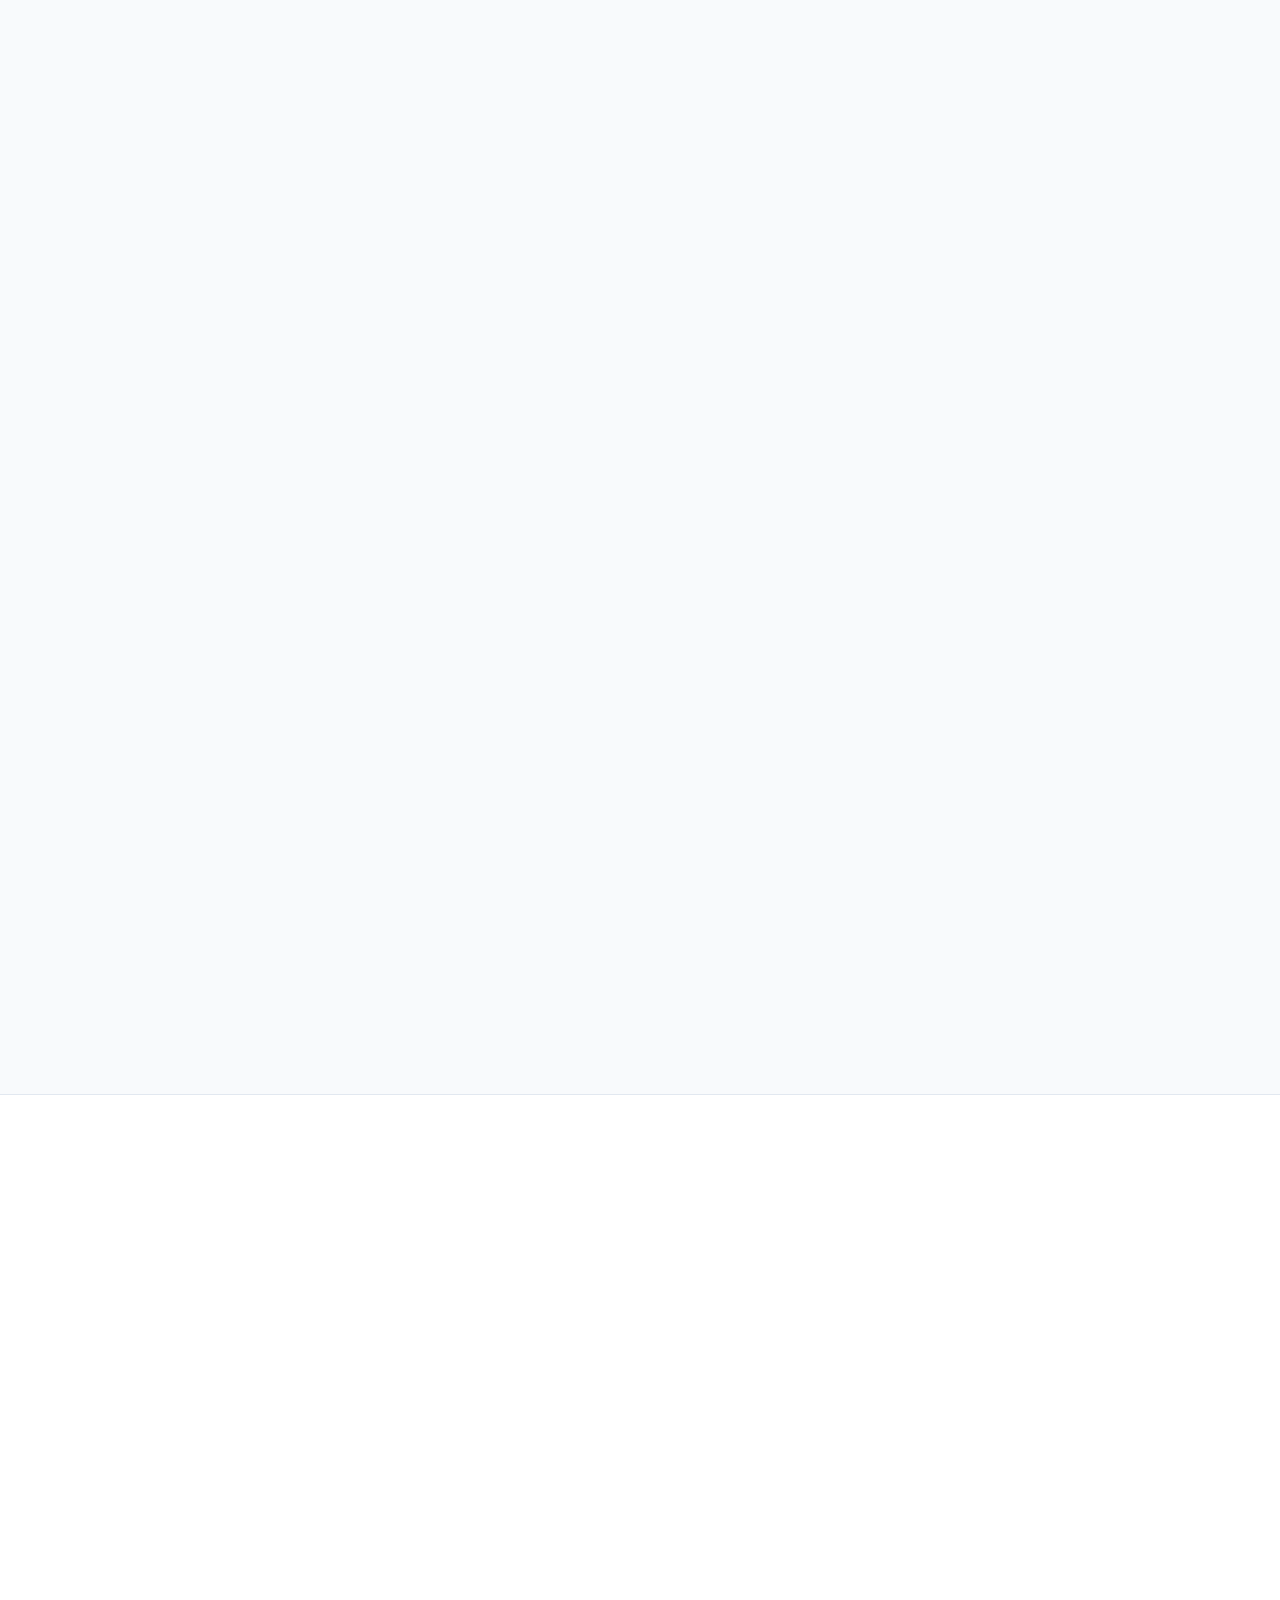
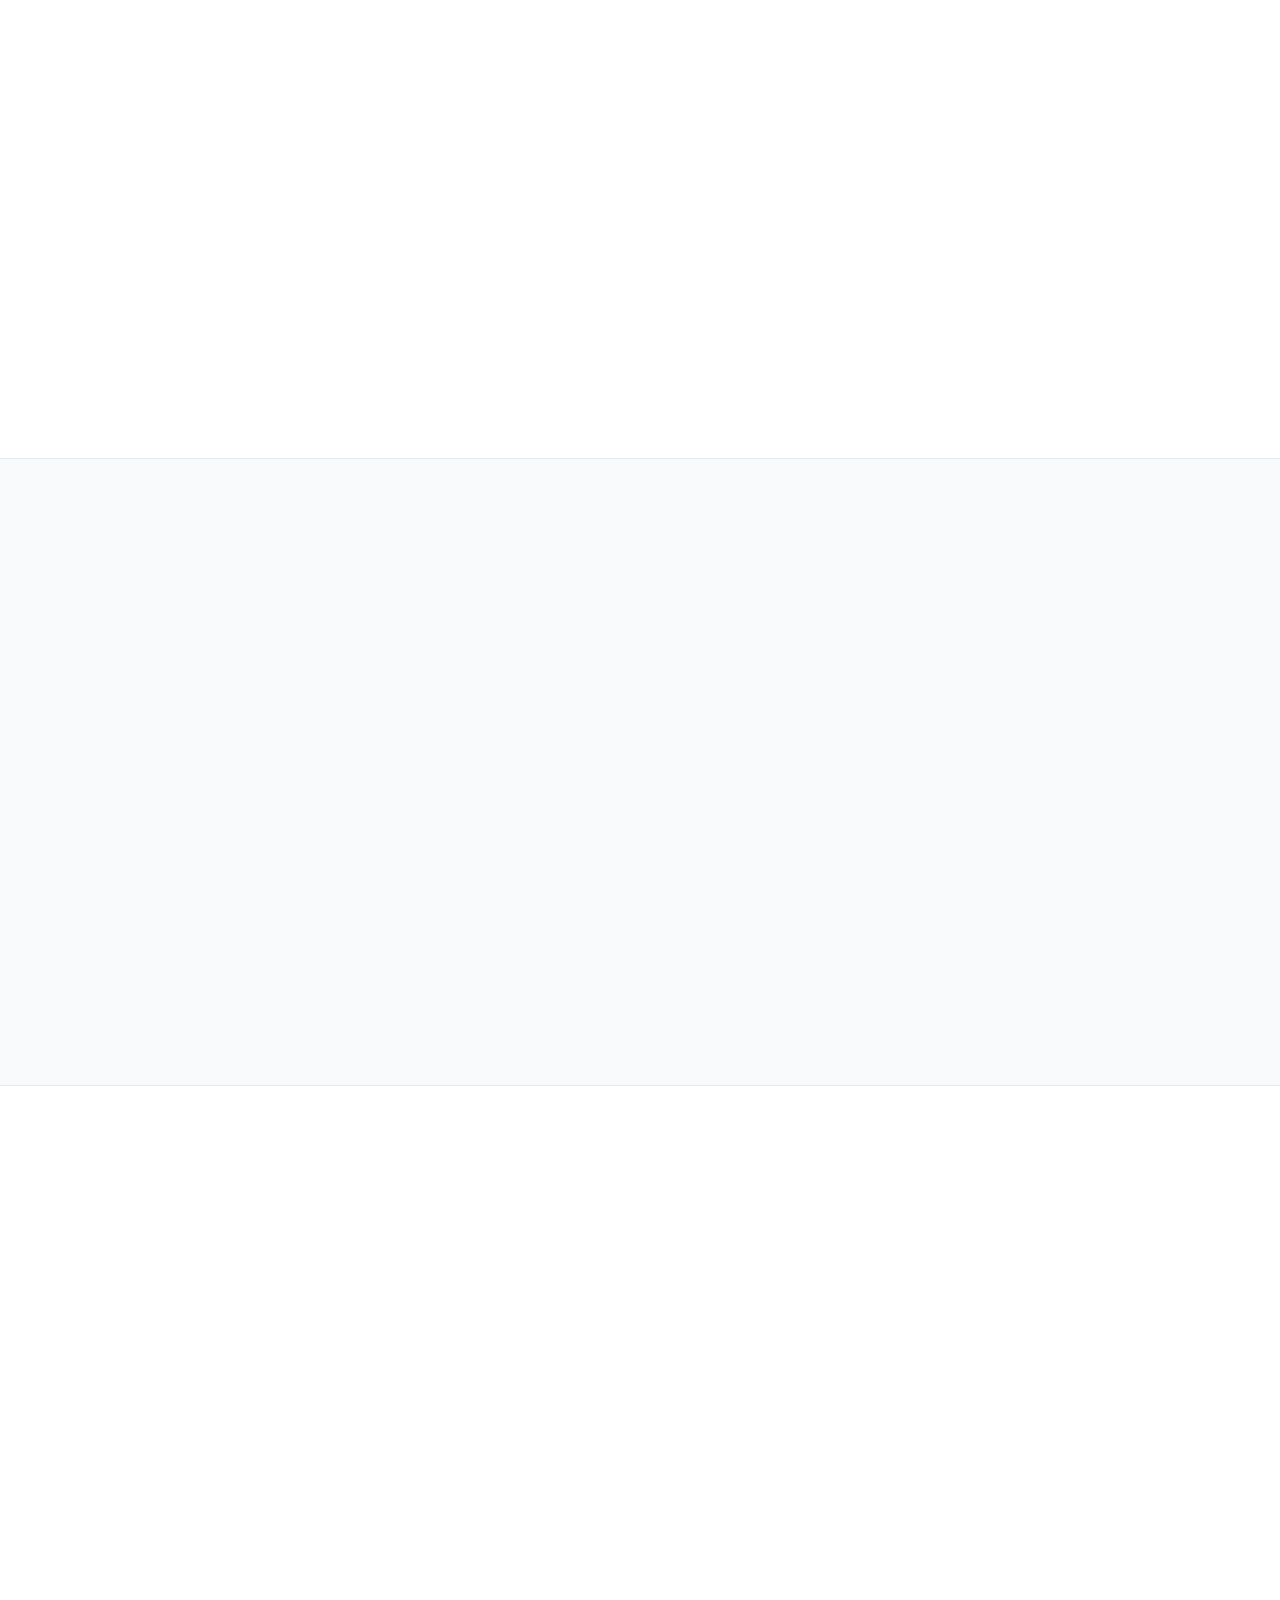
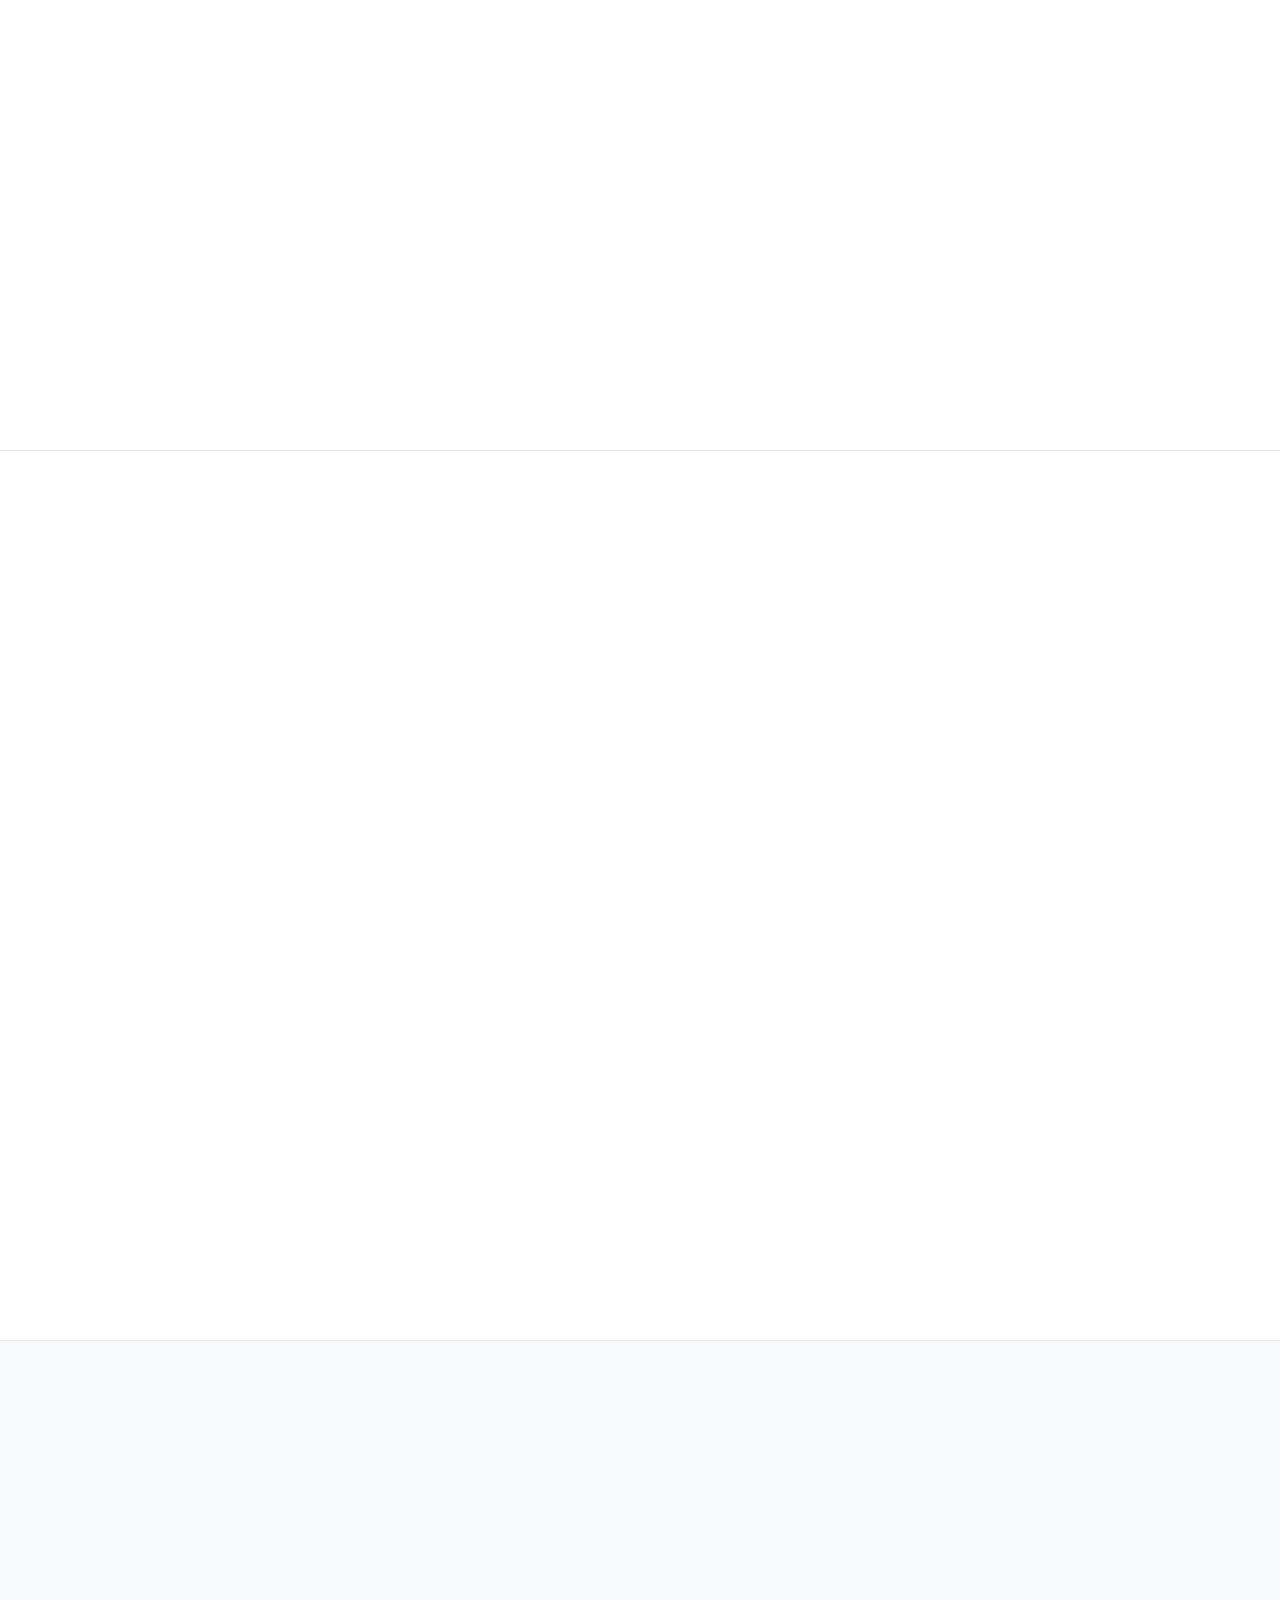
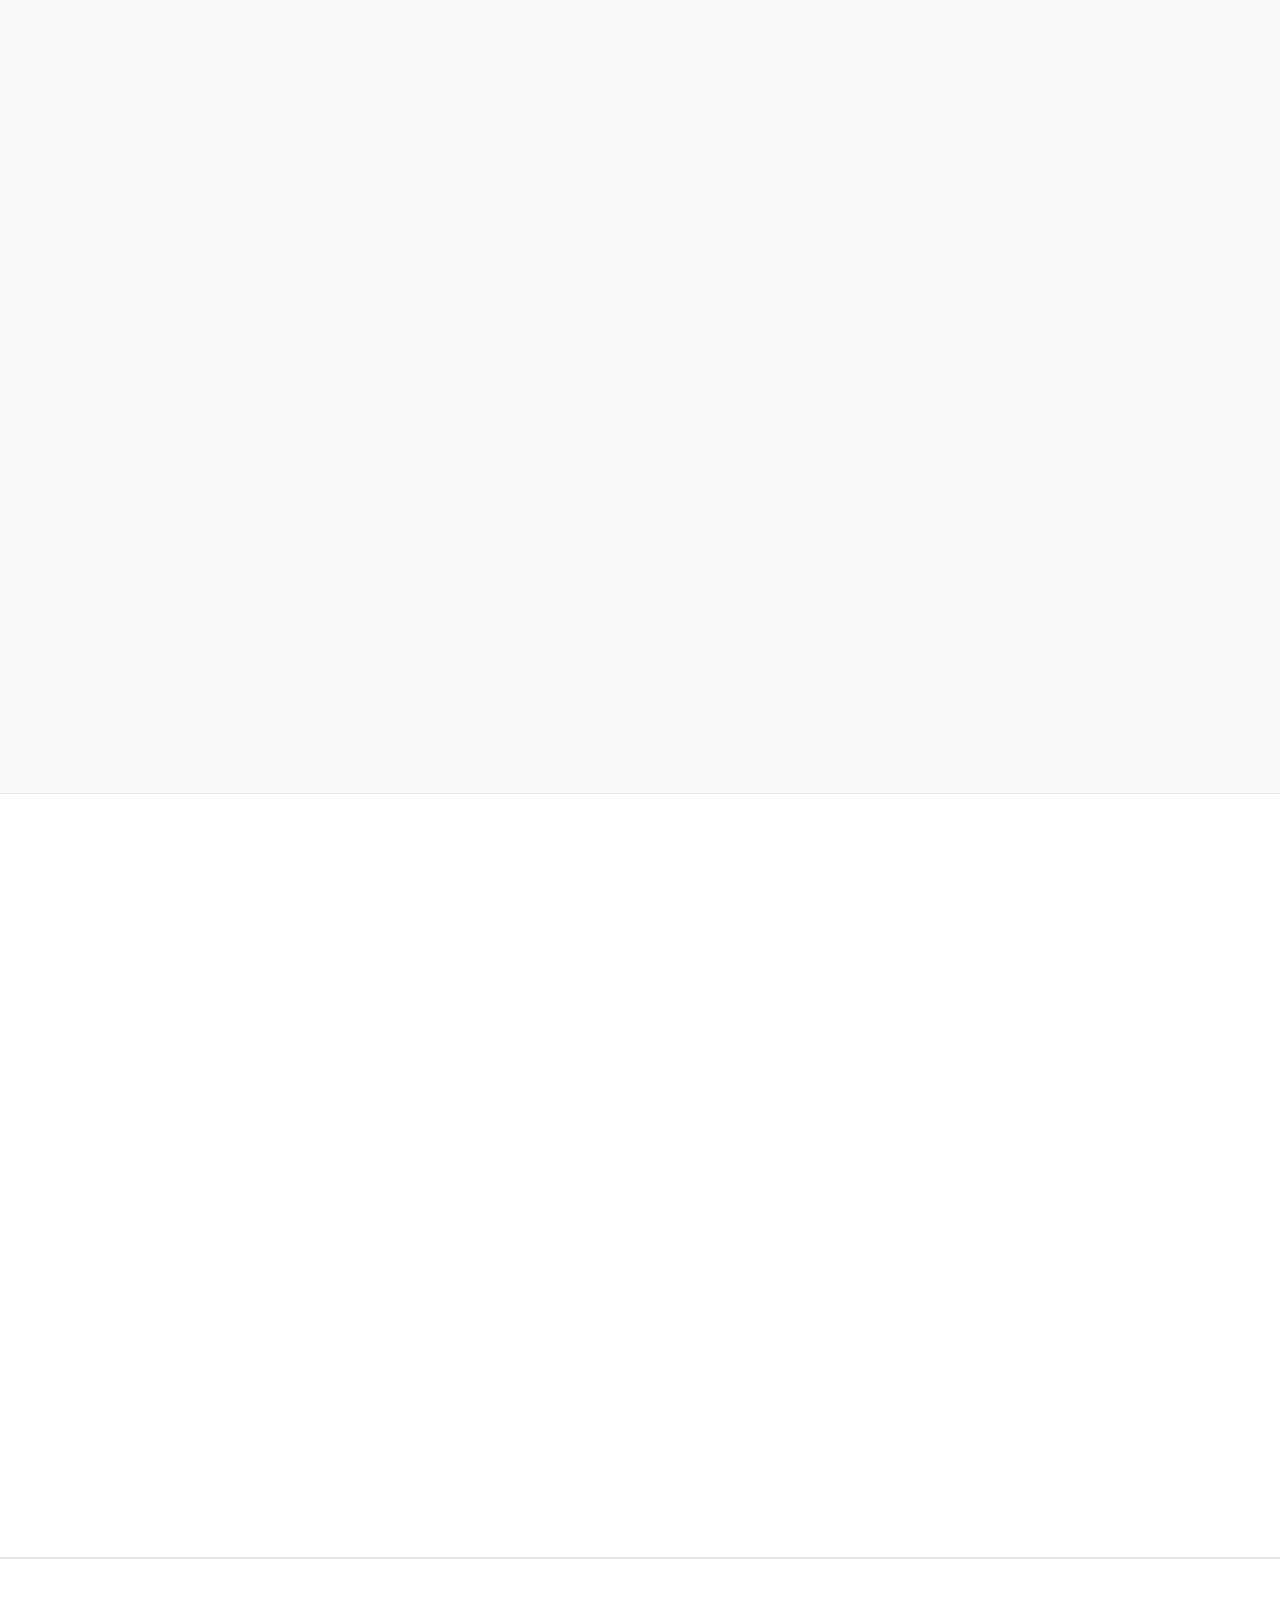
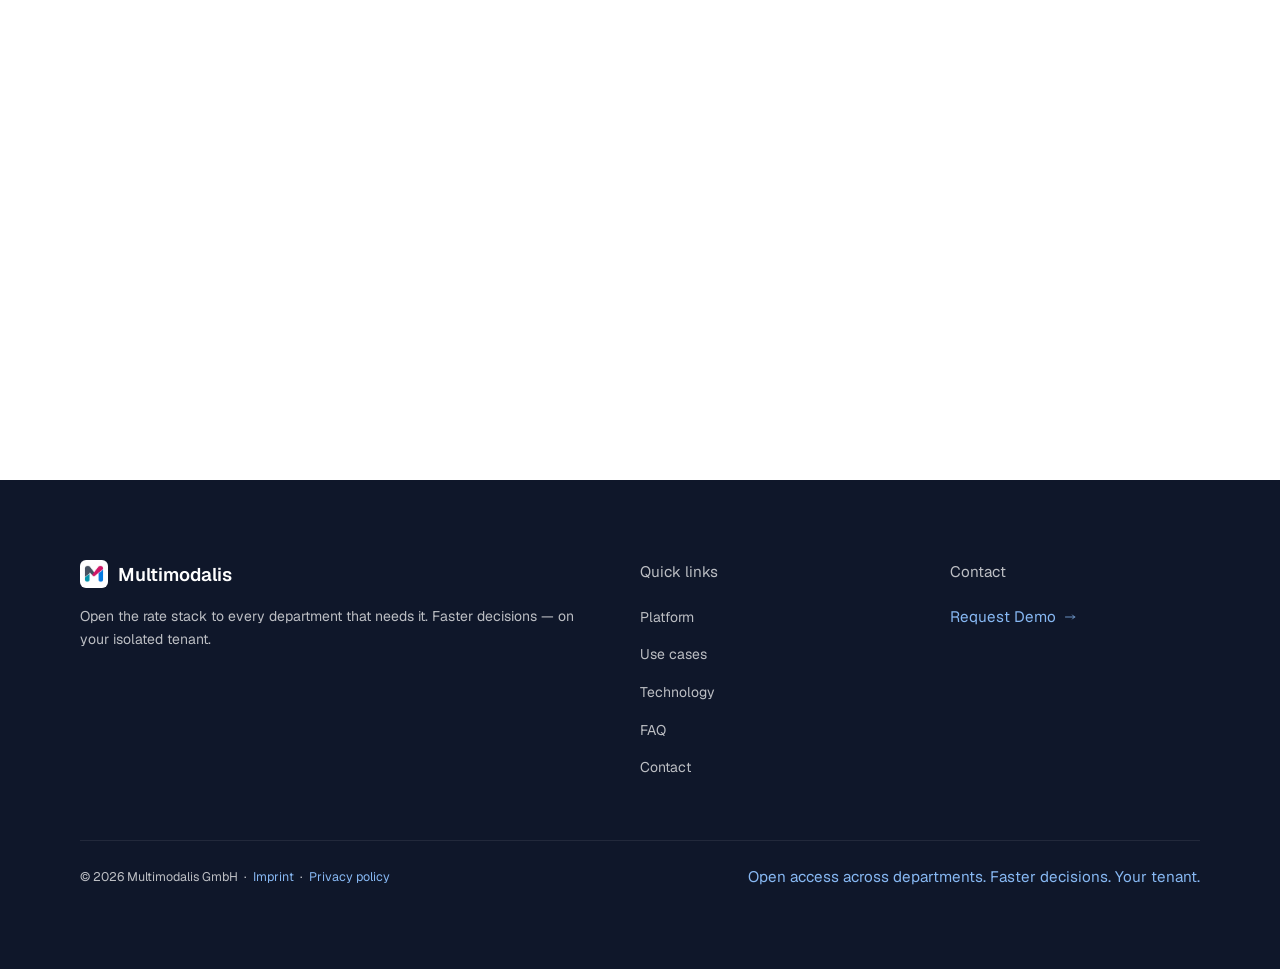
==== commit d6665b77: "Legal v2: Multimodalis GmbH i. G., trimmed privacy for GitHub Pages, no Acceltra, neutral contact no" ====
--- a/site/index.html
+++ b/site/index.html
@@ -552,7 +552,7 @@
 </div>
 <div class="form-box">
 <h3>Request a demo</h3>
-<form aria-describedby="form-note" id="contact-form"><p class="form-note" id="form-note">Demo requests are not active yet: the form endpoint is still to be decided. Contact e-mail: <a href="mailto:info@acceltra.de">info@acceltra.de</a></p><fieldset class="form-fieldset" disabled="">
+<form aria-describedby="form-note" id="contact-form"><p class="form-note" id="form-note">Demo requests will open soon. The form is not active yet and does not transmit any data.</p><fieldset class="form-fieldset" disabled="">
 <div class="form-row form-field">
 <div>
 <label class="field-label" for="name">Name *</label>
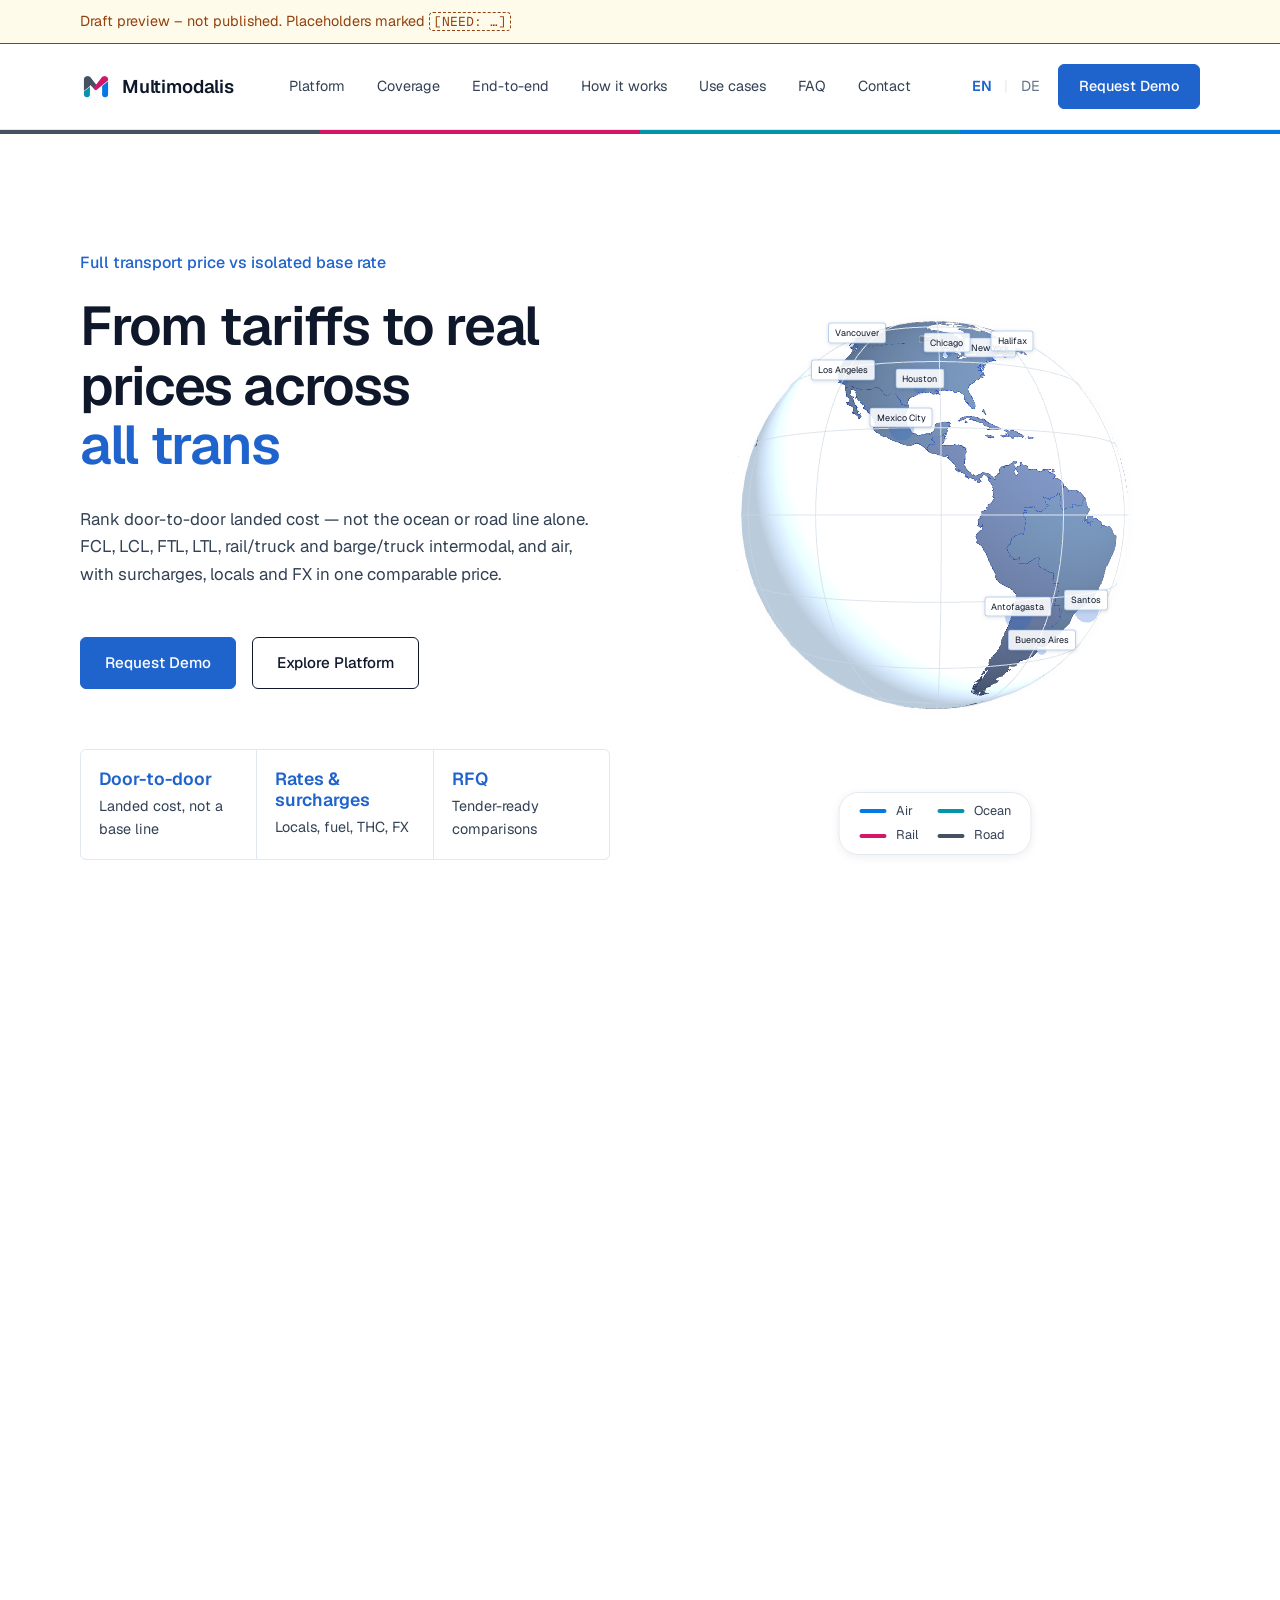
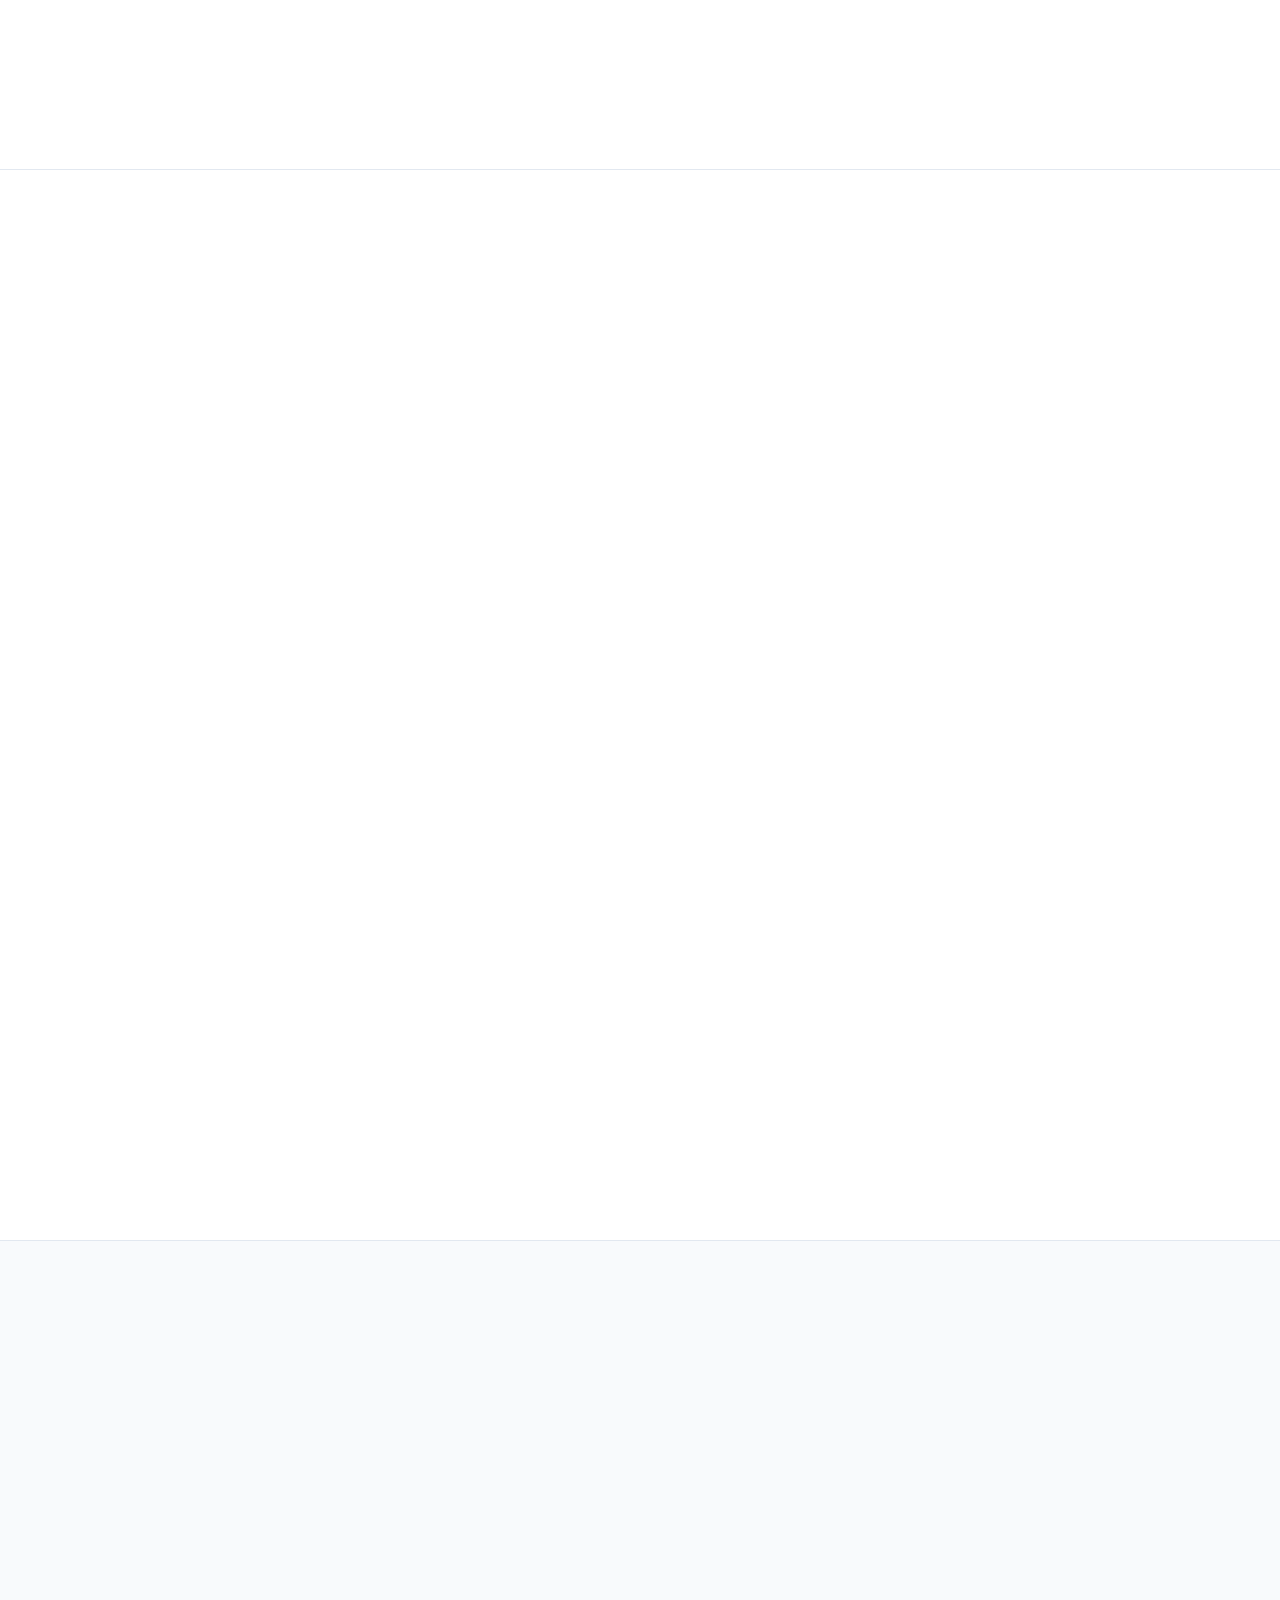
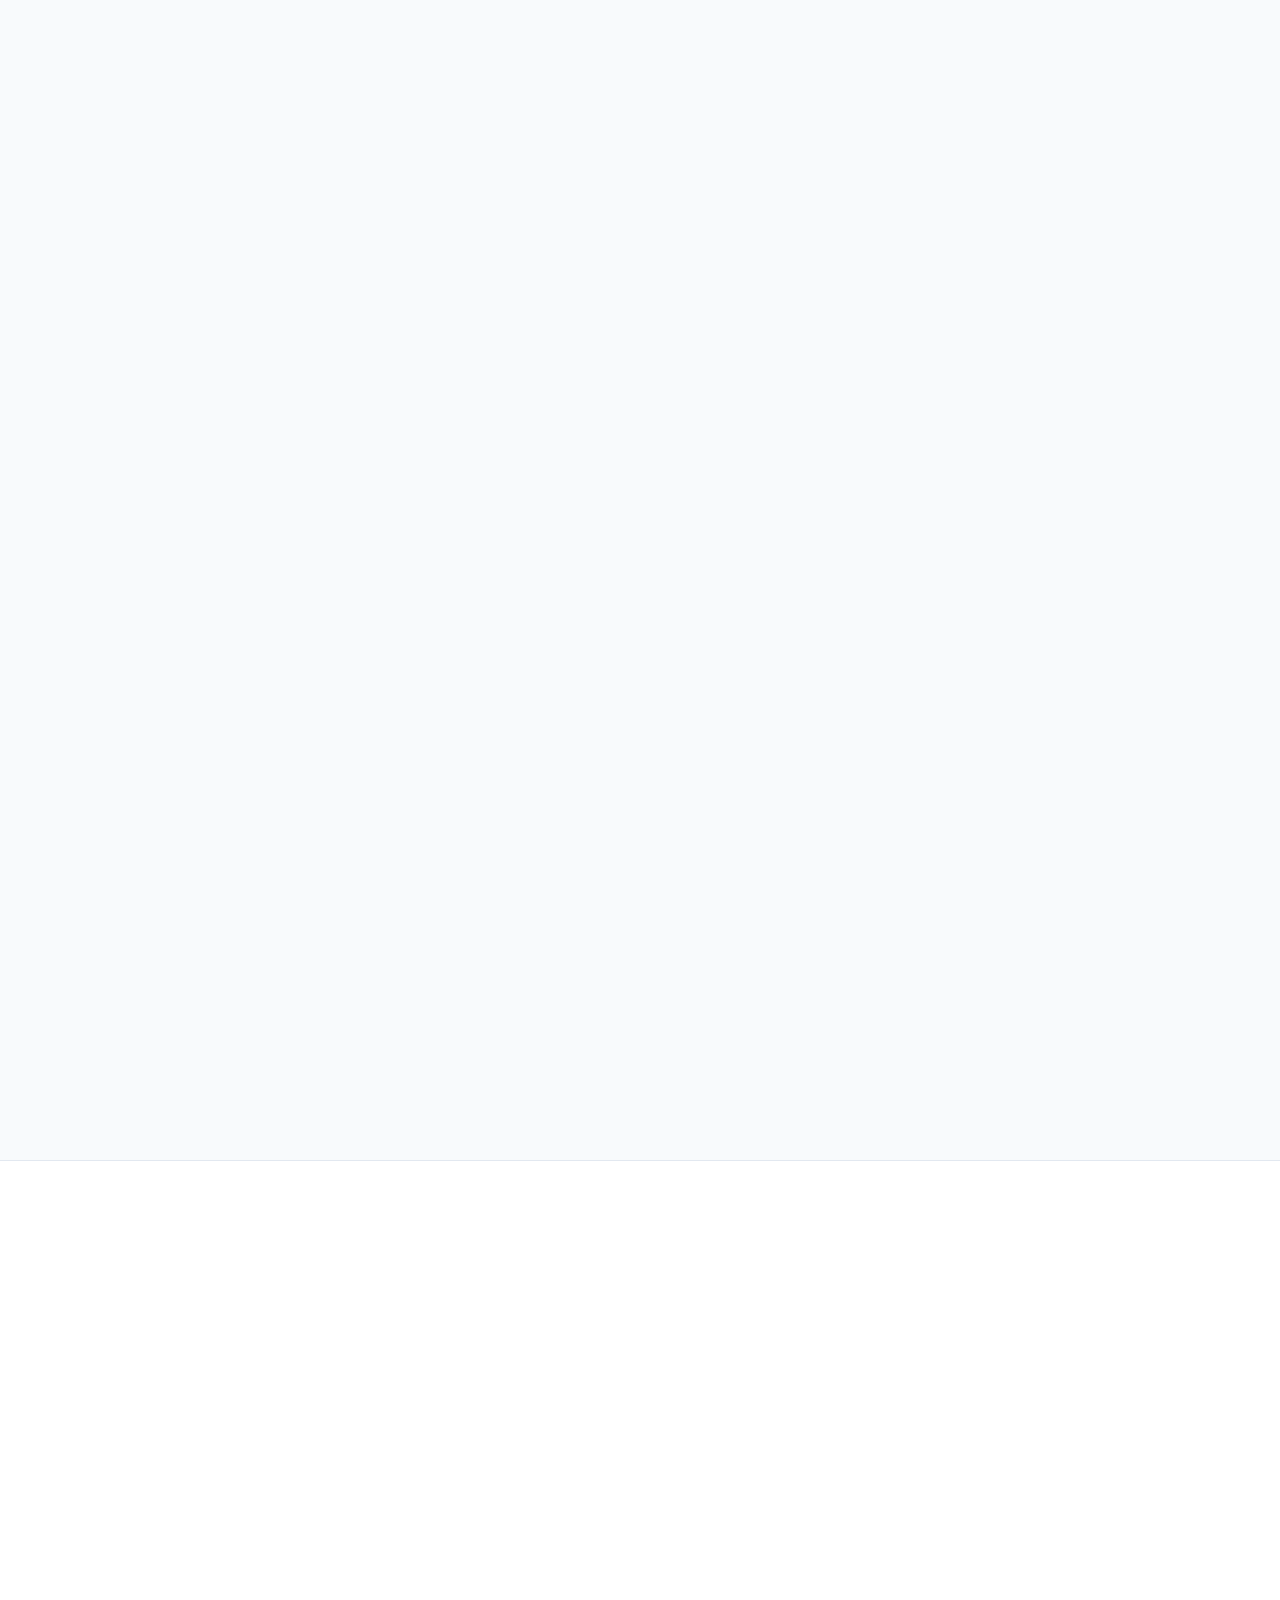
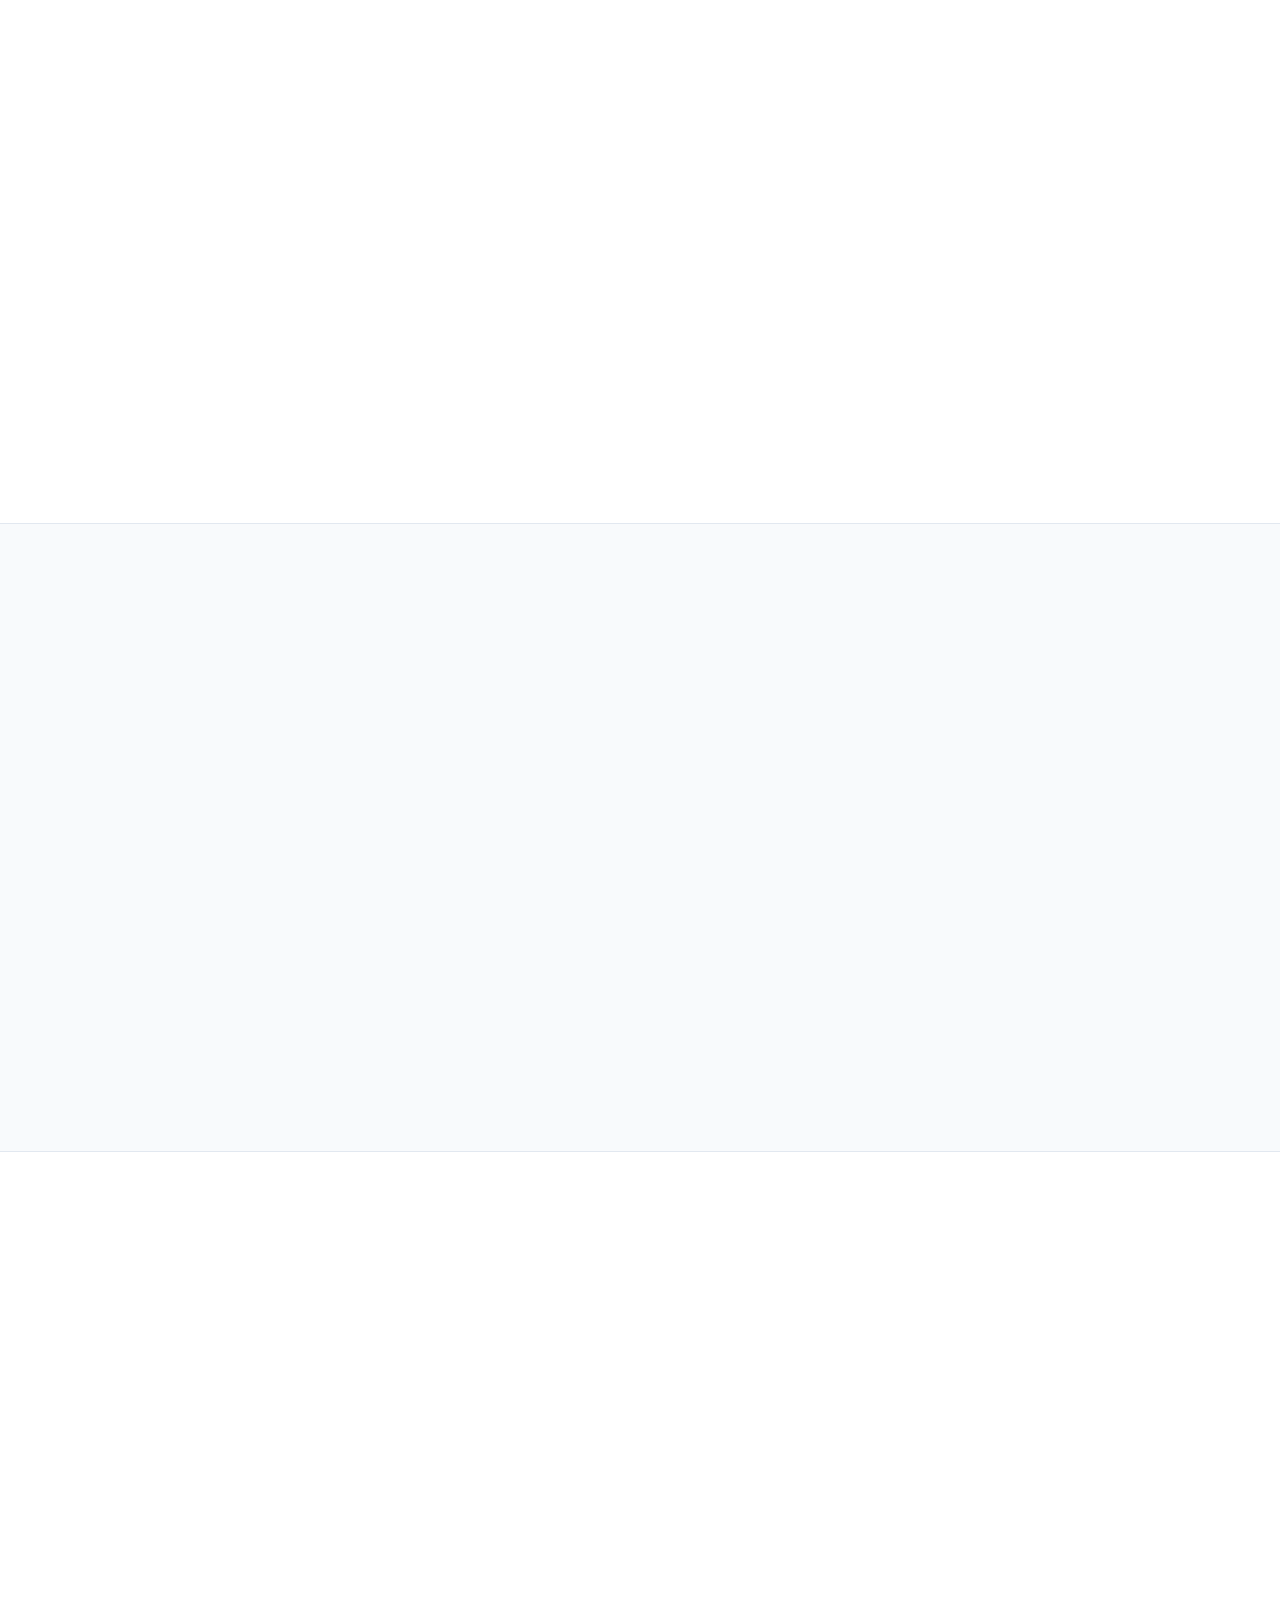
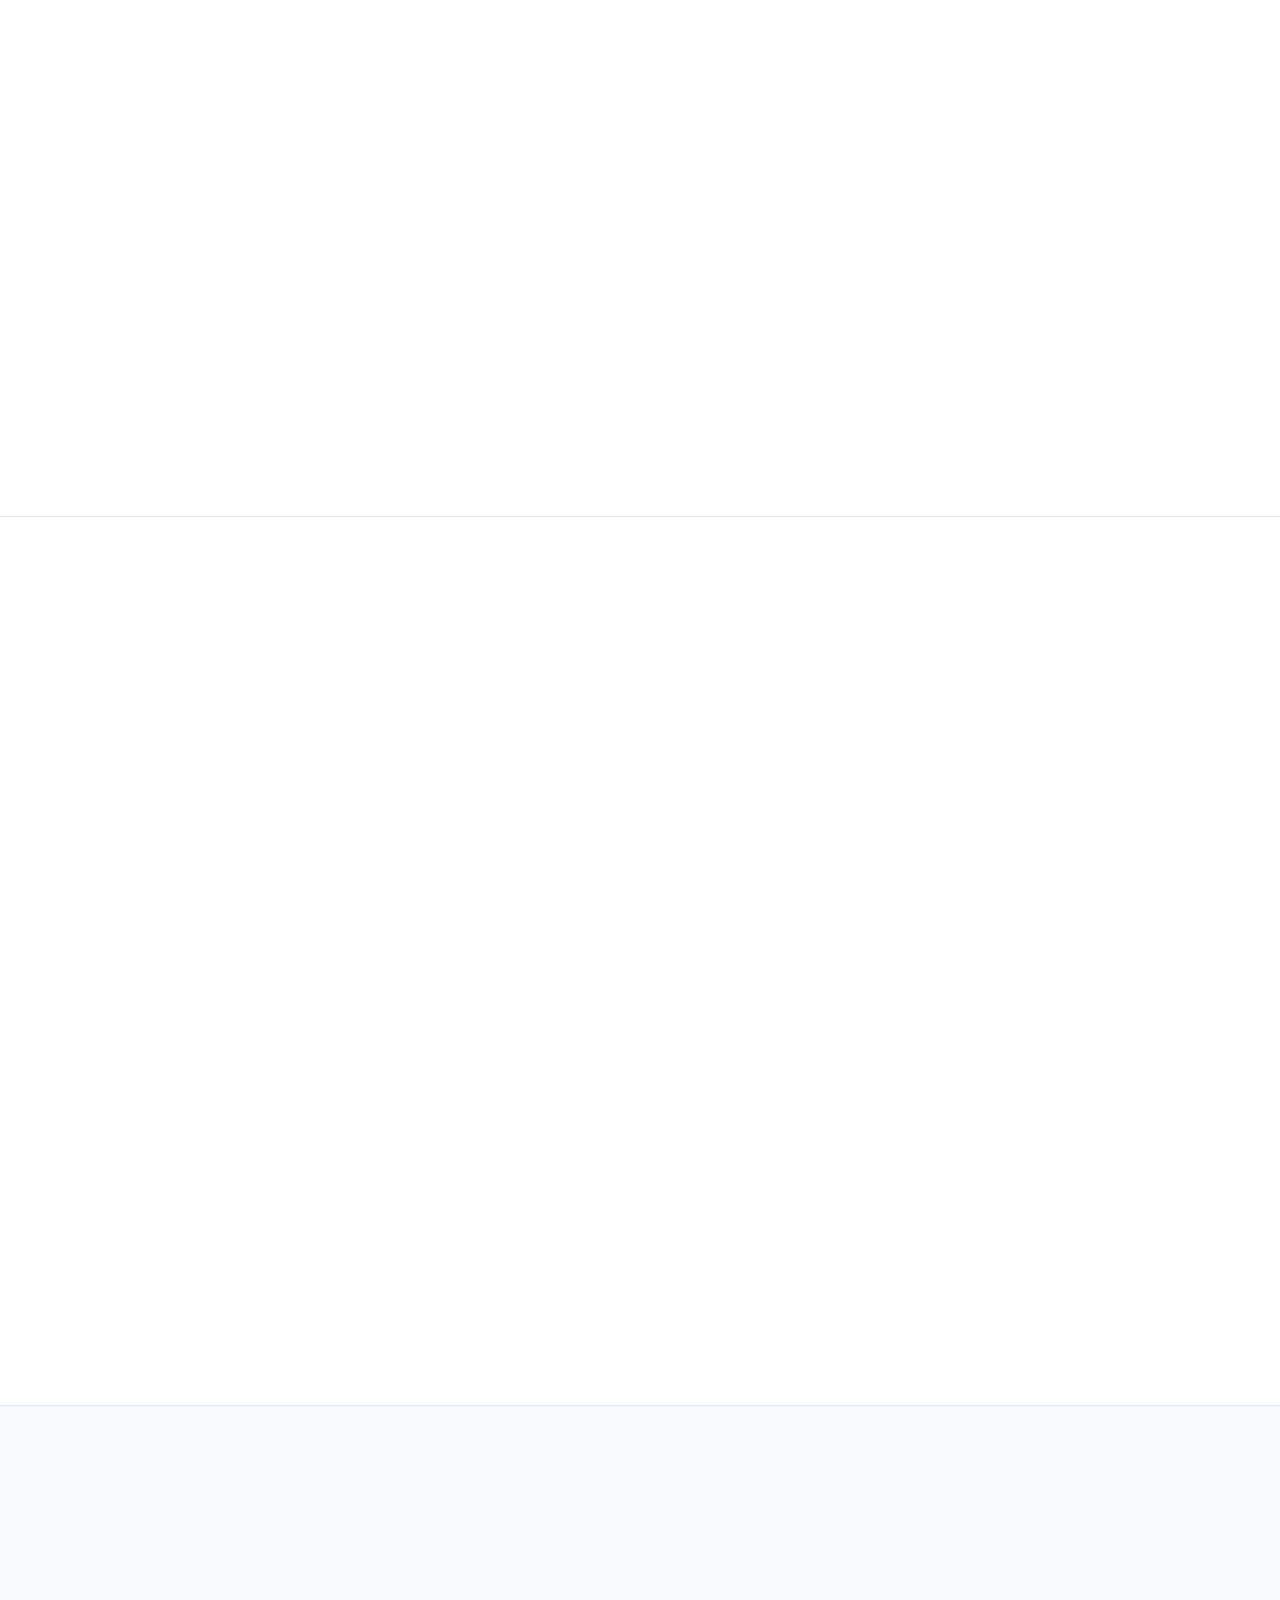
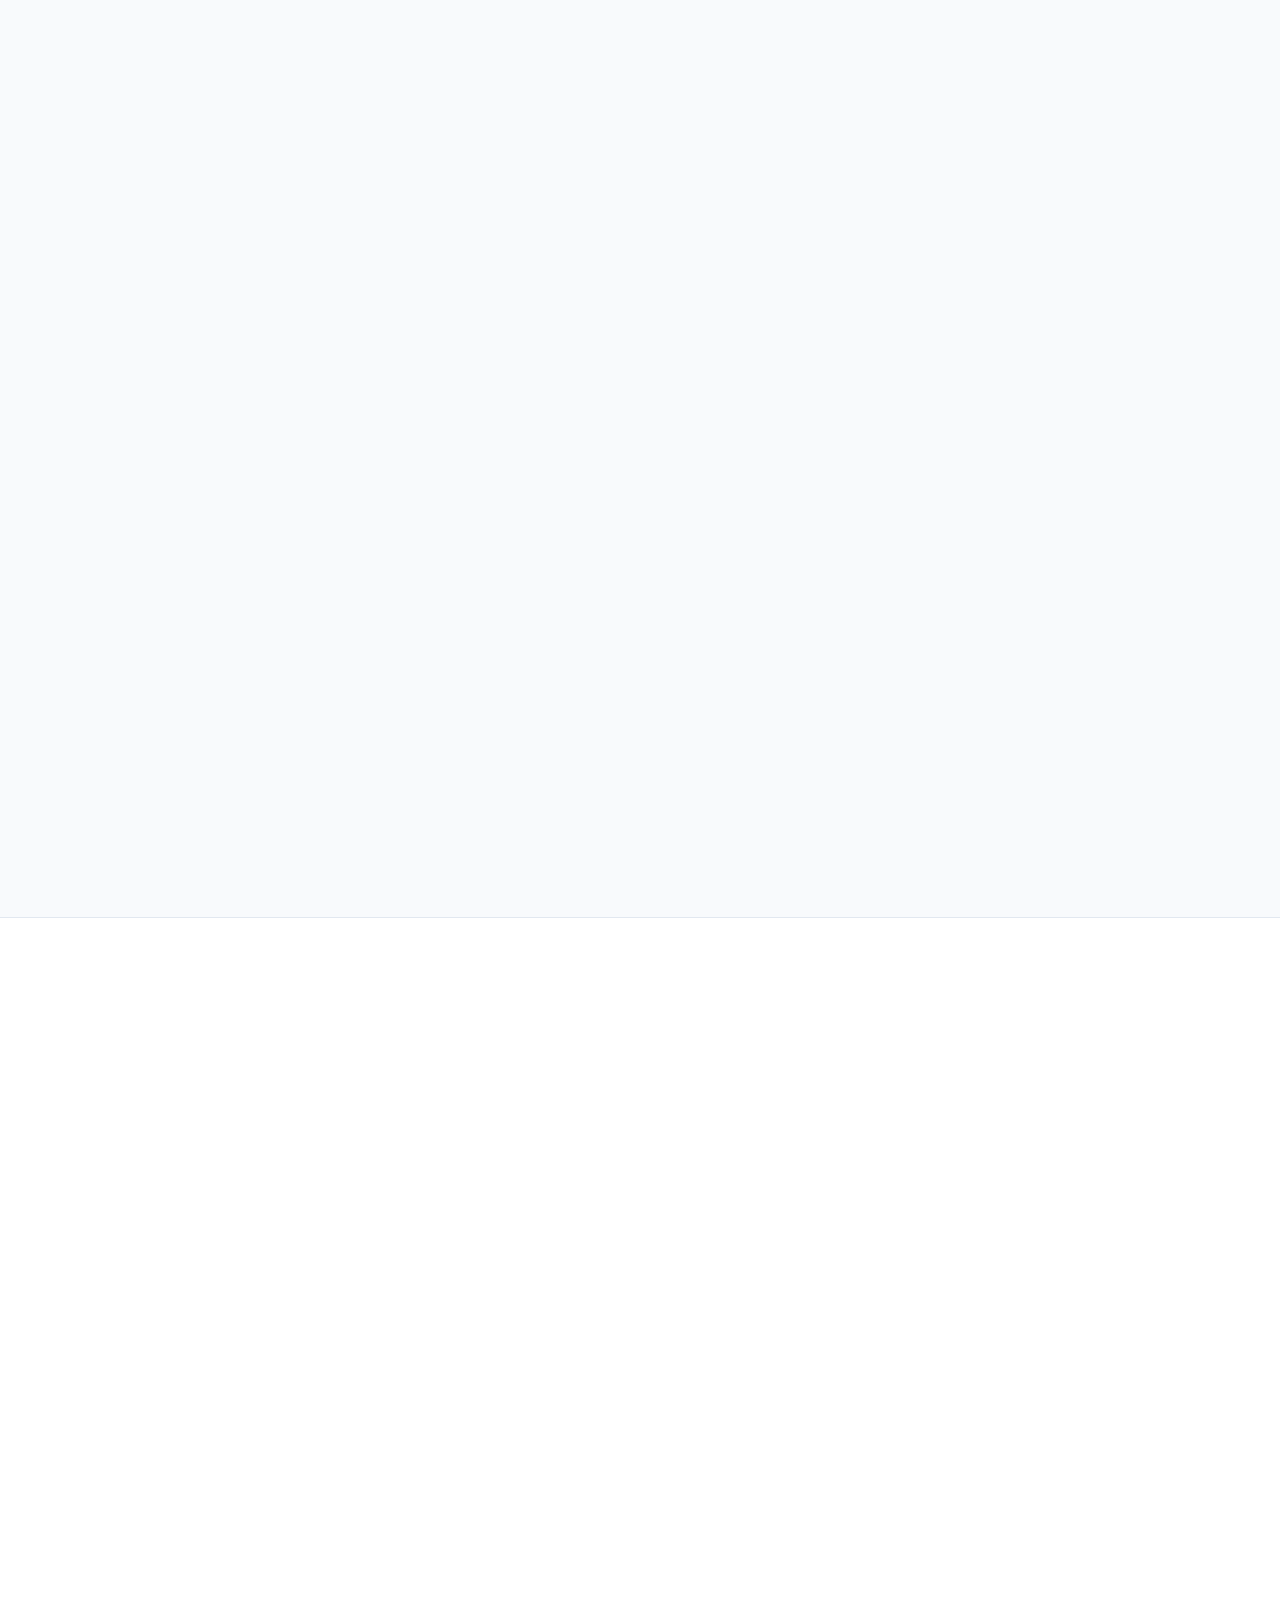
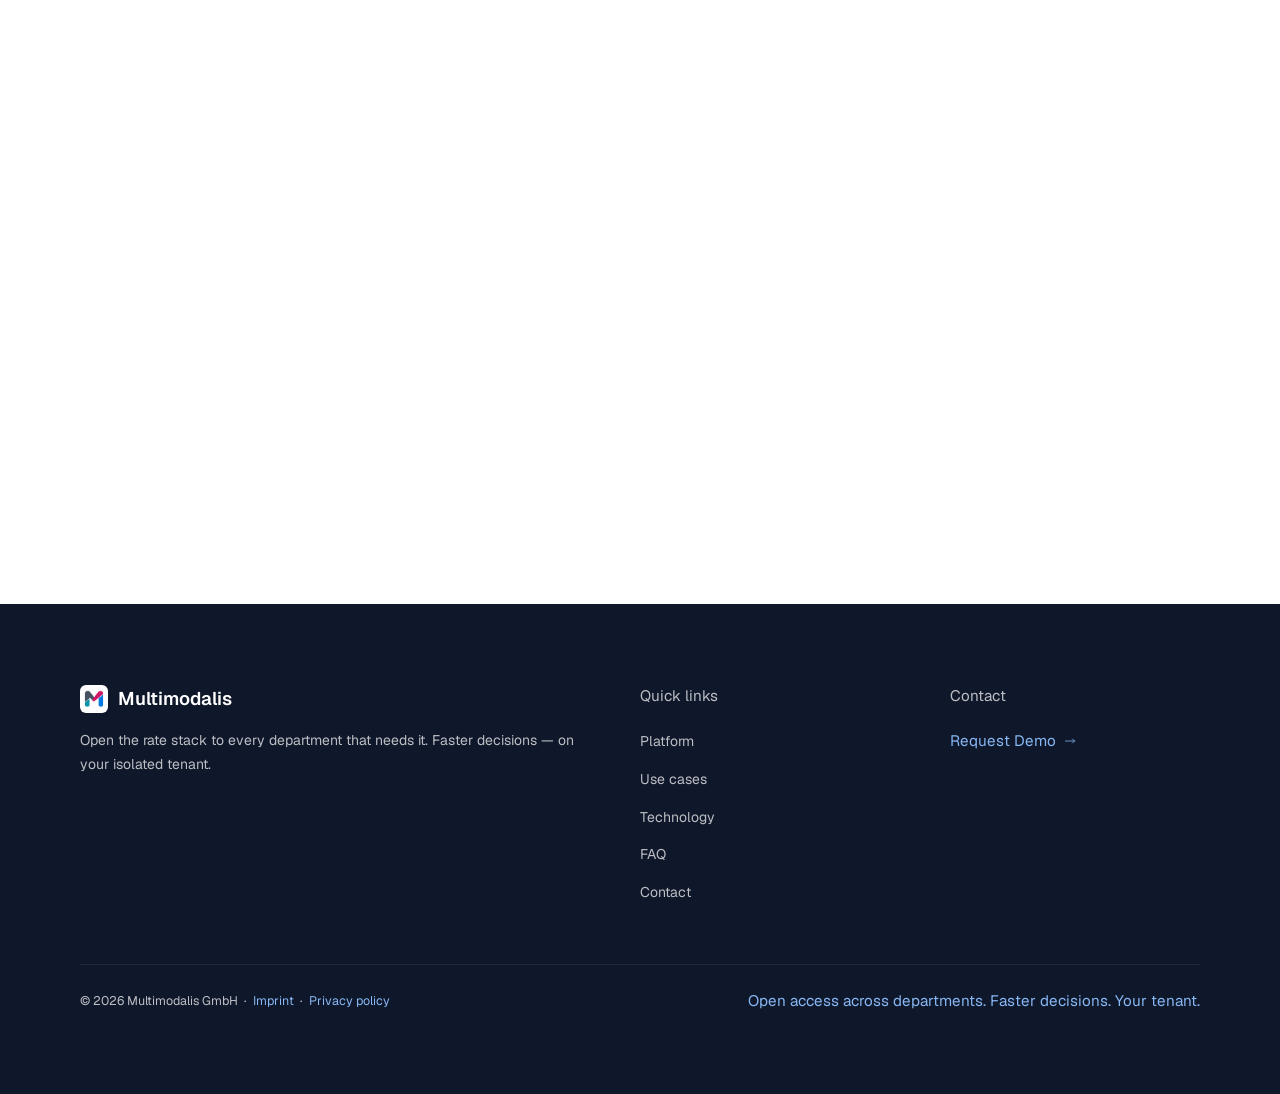
==== commit b27ca34a: "Fix FAQ+ CSS regression (unclosed @media); legal pages aligned; no Acceltra email in contact" ====
--- a/site/index.html
+++ b/site/index.html
@@ -22,6 +22,7 @@
 </head>
 <body>
 <a class="skip-link" href="#main">Skip to content</a>
+<div class="draft-banner"><div class="container">Draft preview – not published. Placeholders marked <span class="need">[NEED: …]</span></div></div>
 
 <nav aria-label="Main" class="site-nav">
 <div class="nav-inner">
@@ -66,10 +67,19 @@
 <a class="btn btn-primary" href="#contact">Request Demo</a>
 <a class="btn btn-outline" href="#platform">Explore Platform</a>
 </div>
-<div class="hero-stats claims">
-<div class="hero-stat"><div class="stat-num">One unified pricing platform</div></div>
-<div class="hero-stat"><div class="stat-num">Complete cost transparency</div></div>
-<div class="hero-stat"><div class="stat-num">Supporting RFQ&nbsp;/ Tender</div></div>
+<div class="hero-stats">
+<div class="hero-stat">
+<div class="stat-num">Door-to-door</div>
+<div class="stat-label">Landed cost, not a base line</div>
+</div>
+<div class="hero-stat">
+<div class="stat-num">Rates &amp; surcharges</div>
+<div class="stat-label">Locals, fuel, THC, FX</div>
+</div>
+<div class="hero-stat">
+<div class="stat-num">RFQ</div>
+<div class="stat-label">Tender-ready comparisons</div>
+</div>
 </div>
 </div>
 <div class="fade-up visible hero-globe">
@@ -246,10 +256,10 @@
 <h3>Why Complete Pricing Matters</h3>
 <p>Comparing only base rates produces misleading results. Multimodalis calculates the full cost of each transport option — making comparisons accurate and decisions defensible.</p>
 <div>
-<div class="cstat-row cstat-claim"><span class="cstat-check" aria-hidden="true"></span><span>All transport modes</span></div>
-<div class="cstat-row cstat-claim"><span class="cstat-check" aria-hidden="true"></span><span>All cost elements per route</span></div>
-<div class="cstat-row cstat-claim"><span class="cstat-check" aria-hidden="true"></span><span>Daily exchange rates</span></div>
-<div class="cstat-row cstat-claim"><span class="cstat-check" aria-hidden="true"></span><span>Unified pricing logic of all carriers</span></div>
+<div class="cstat-row"><span>Transport modes</span><span class="cstat-val">Ocean, road, intermodal, air</span></div>
+<div class="cstat-row"><span>Cost stack</span><span class="cstat-val">Base + surcharges + locals + FX</span></div>
+<div class="cstat-row"><span>Currency pairs</span><span class="cstat-val">All major</span></div>
+<div class="cstat-row"><span>Combination logic</span><span class="cstat-val">Multimodal</span></div>
 </div>
 </div>
 </div>
@@ -444,11 +454,23 @@
 <p>Routing and toll, Rhine water levels, carrier schedules and quotes, flight schedules and AI inquiry analysis — plus CSV import, Excel export and APIs for your own systems.</p>
 </div>
 </div>
-<div class="stat-bar claims">
-<div class="stat-bar-item"><div class="stat-bar-num">Made in Germany</div></div>
-<div class="stat-bar-item"><div class="stat-bar-num">Hosted in Europe</div></div>
-<div class="stat-bar-item"><div class="stat-bar-num">GDPR aligned</div></div>
-<div class="stat-bar-item"><div class="stat-bar-num">Monitored 24/7</div></div>
+<div class="stat-bar">
+<div class="stat-bar-item">
+<div class="stat-bar-num">Legal</div>
+<div class="stat-bar-label">GDPR-aligned · servers in Germany</div>
+</div>
+<div class="stat-bar-item">
+<div class="stat-bar-num">Compliance</div>
+<div class="stat-bar-label">Security frameworks</div>
+</div>
+<div class="stat-bar-item">
+<div class="stat-bar-num">RBAC</div>
+<div class="stat-bar-label">Enterprise role access</div>
+</div>
+<div class="stat-bar-item">
+<div class="stat-bar-num">SSO</div>
+<div class="stat-bar-label">OAuth · SAML · Enterprise SSO</div>
+</div>
 </div>
 </div>
 </div>
--- a/site/assets/css/site.css
+++ b/site/assets/css/site.css
@@ -797,6 +797,7 @@
 .skip-link:focus { left: 8px; top: 8px; }
 :focus-visible { outline: 2px solid var(--primary); outline-offset: 2px; box-shadow: 0 0 0 4px var(--focus-ring); }
 .need { background: var(--warn-bg); color: var(--warn-dark); border: 1px dashed var(--warn-dark); border-radius: 4px; padding: 0 4px; font-family: var(--font-mono); font-size: 0.9em; }
+.draft-banner { background: var(--warn-bg); color: var(--warn-dark); border-bottom: 1px solid var(--warn-dark); padding: 10px 0; font-size: 0.9rem; }
 .legal { padding: var(--sp-xl) 0; }
 .legal h1 { font-size: clamp(2rem, 1.4rem + 2vw, 2.6rem); margin-bottom: 24px; }
 .legal h2 { font-size: 1.3rem; margin: 36px 0 12px; }
@@ -823,15 +824,7 @@
 .chain-list.numbered { counter-reset: step; }
 .chain-list.numbered li::before { counter-increment: step; content: counter(step); font-family: var(--font-mono); color: var(--primary); font-size: 0.85rem; min-width: 1.2em; }
 .feature-cta { margin-top: 24px; }
-/* Word claims instead of numbers (Saad, 2026-10-14) */
-.hero-stats.claims .stat-num { font-size: 1.05rem; line-height: 1.3; font-weight: 600; overflow-wrap: normal; hyphens: manual; }
-.hero-stats.claims .hero-stat { display: flex; align-items: center; border-top: 2px solid var(--primary); }
-.cstat-claim { justify-content: flex-start; align-items: center; gap: 12px; font-weight: 500; color: var(--fg); }
-.cstat-check { flex: none; width: 18px; height: 18px; border-radius: 50%; background: var(--primary-mid); position: relative; }
-.cstat-check::after { content: ""; position: absolute; left: 6px; top: 3px; width: 4px; height: 8px; border: solid var(--primary); border-width: 0 2px 2px 0; transform: rotate(45deg); }
-.stat-bar.claims .stat-bar-num { font-family: var(--font-body); font-size: 1.3rem; font-weight: 600; margin: 0; letter-spacing: -0.01em; }
-.stat-bar.claims .stat-bar-item { display: flex; align-items: center; justify-content: center; }
+
 .legal-src { font-size: 0.9rem; color: var(--fg-3); border-left: 3px solid var(--border-strong); padding-left: 12px; }
-.legal h4 { margin-top: 16px; }
 .legal-list { padding-left: 1.4em; list-style: decimal; }
 .legal-list li { margin: 6px 0; }
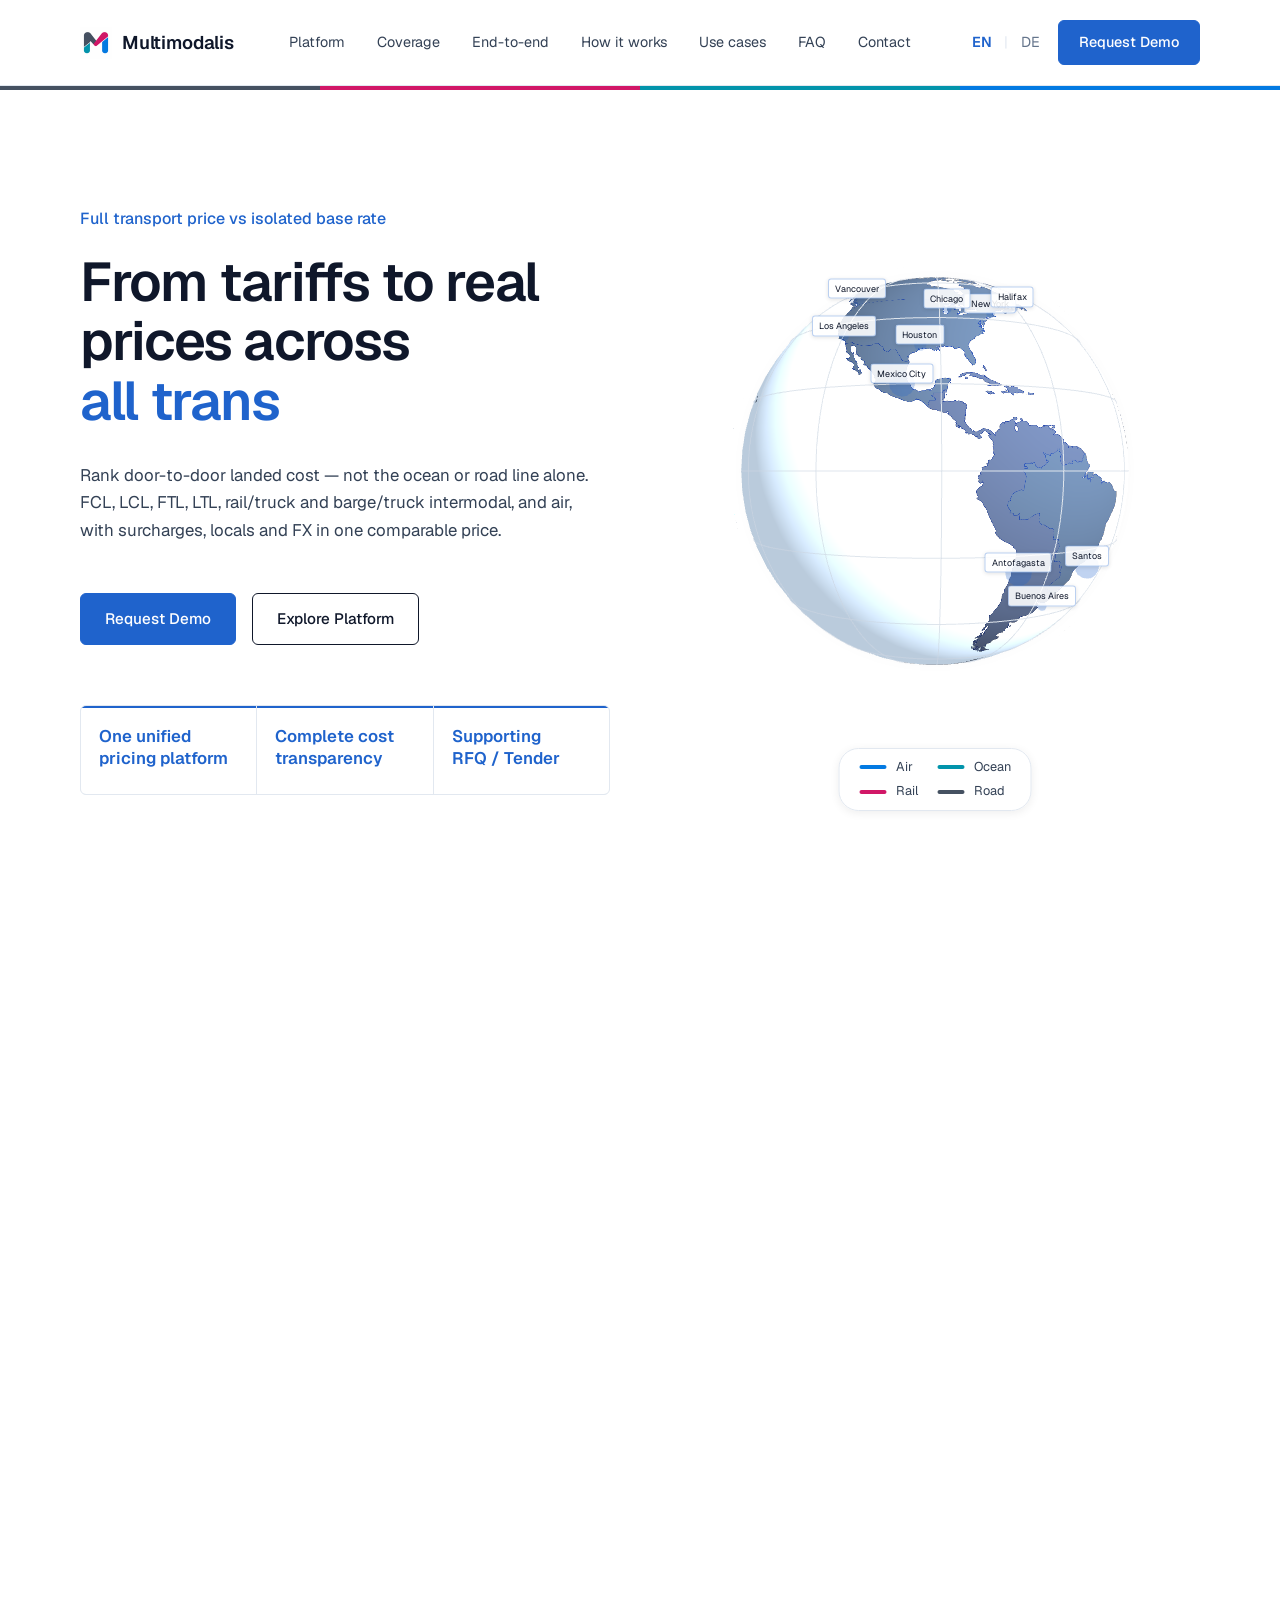
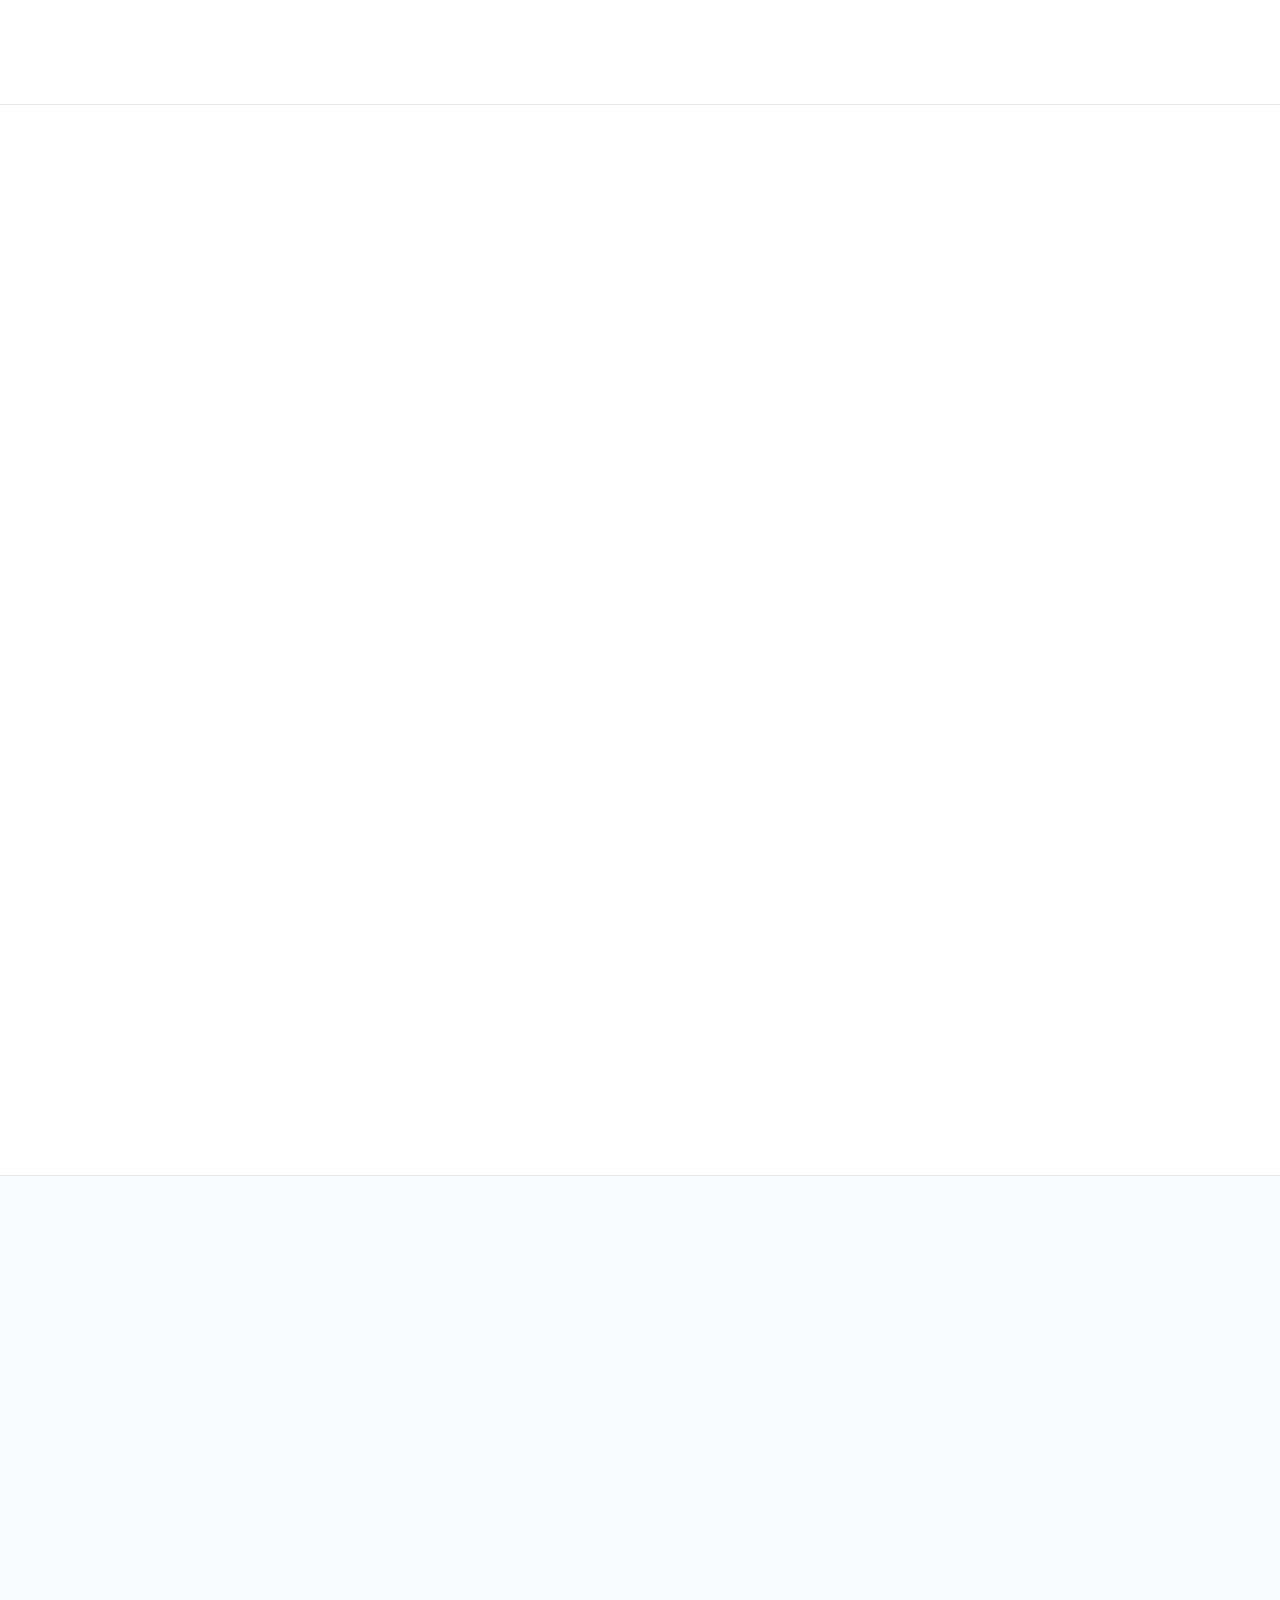
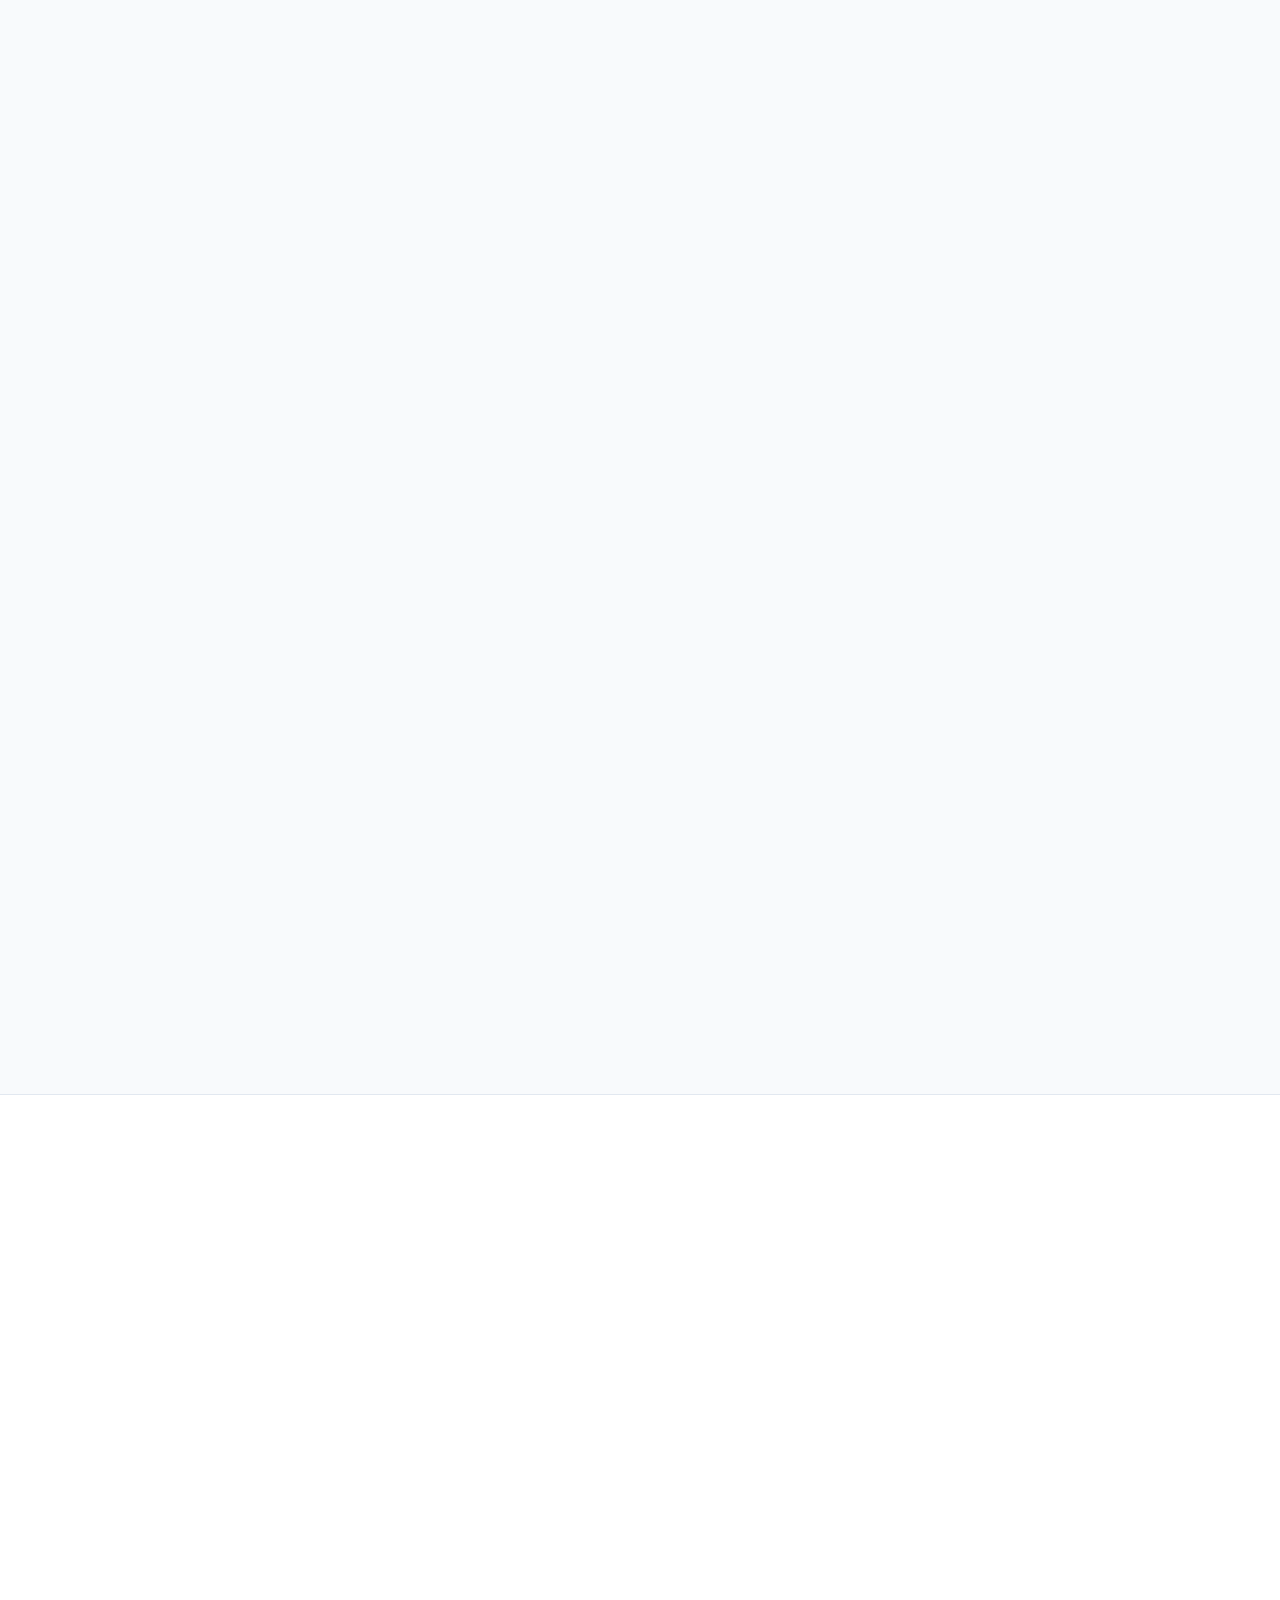
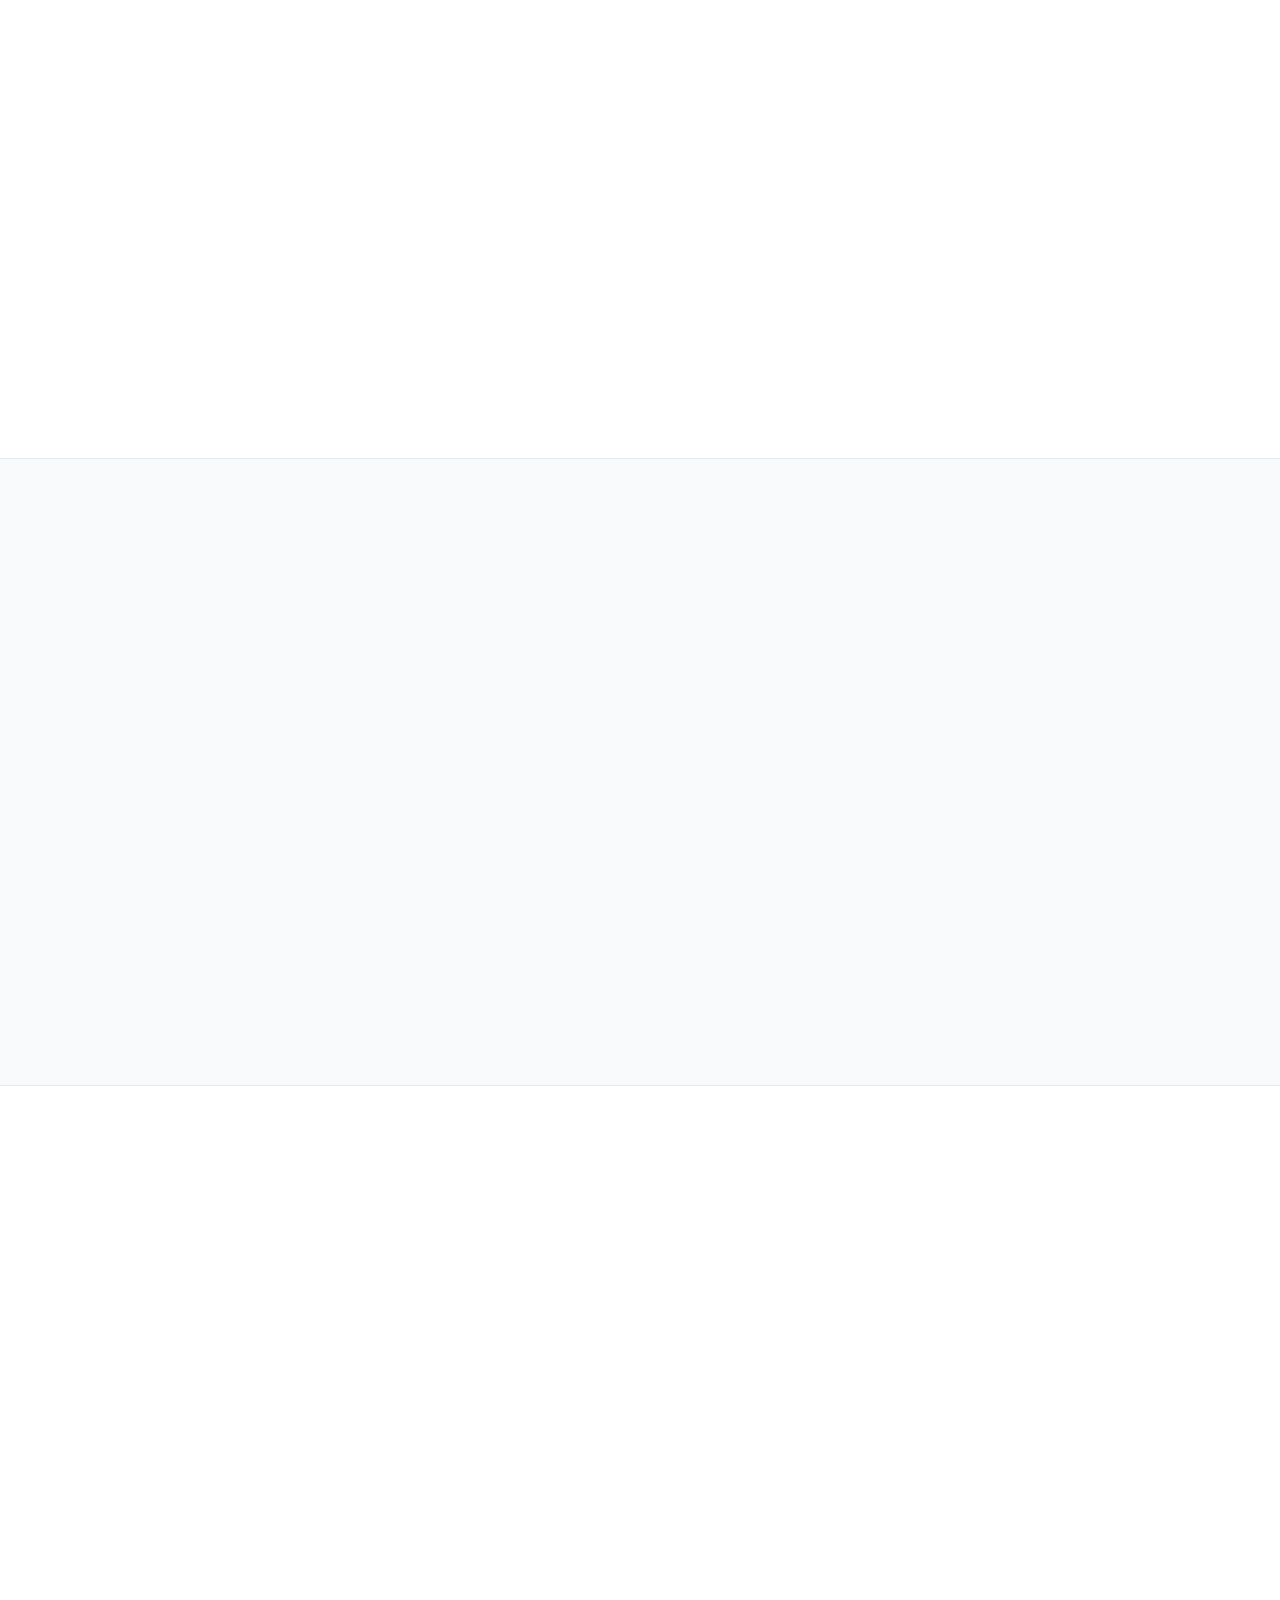
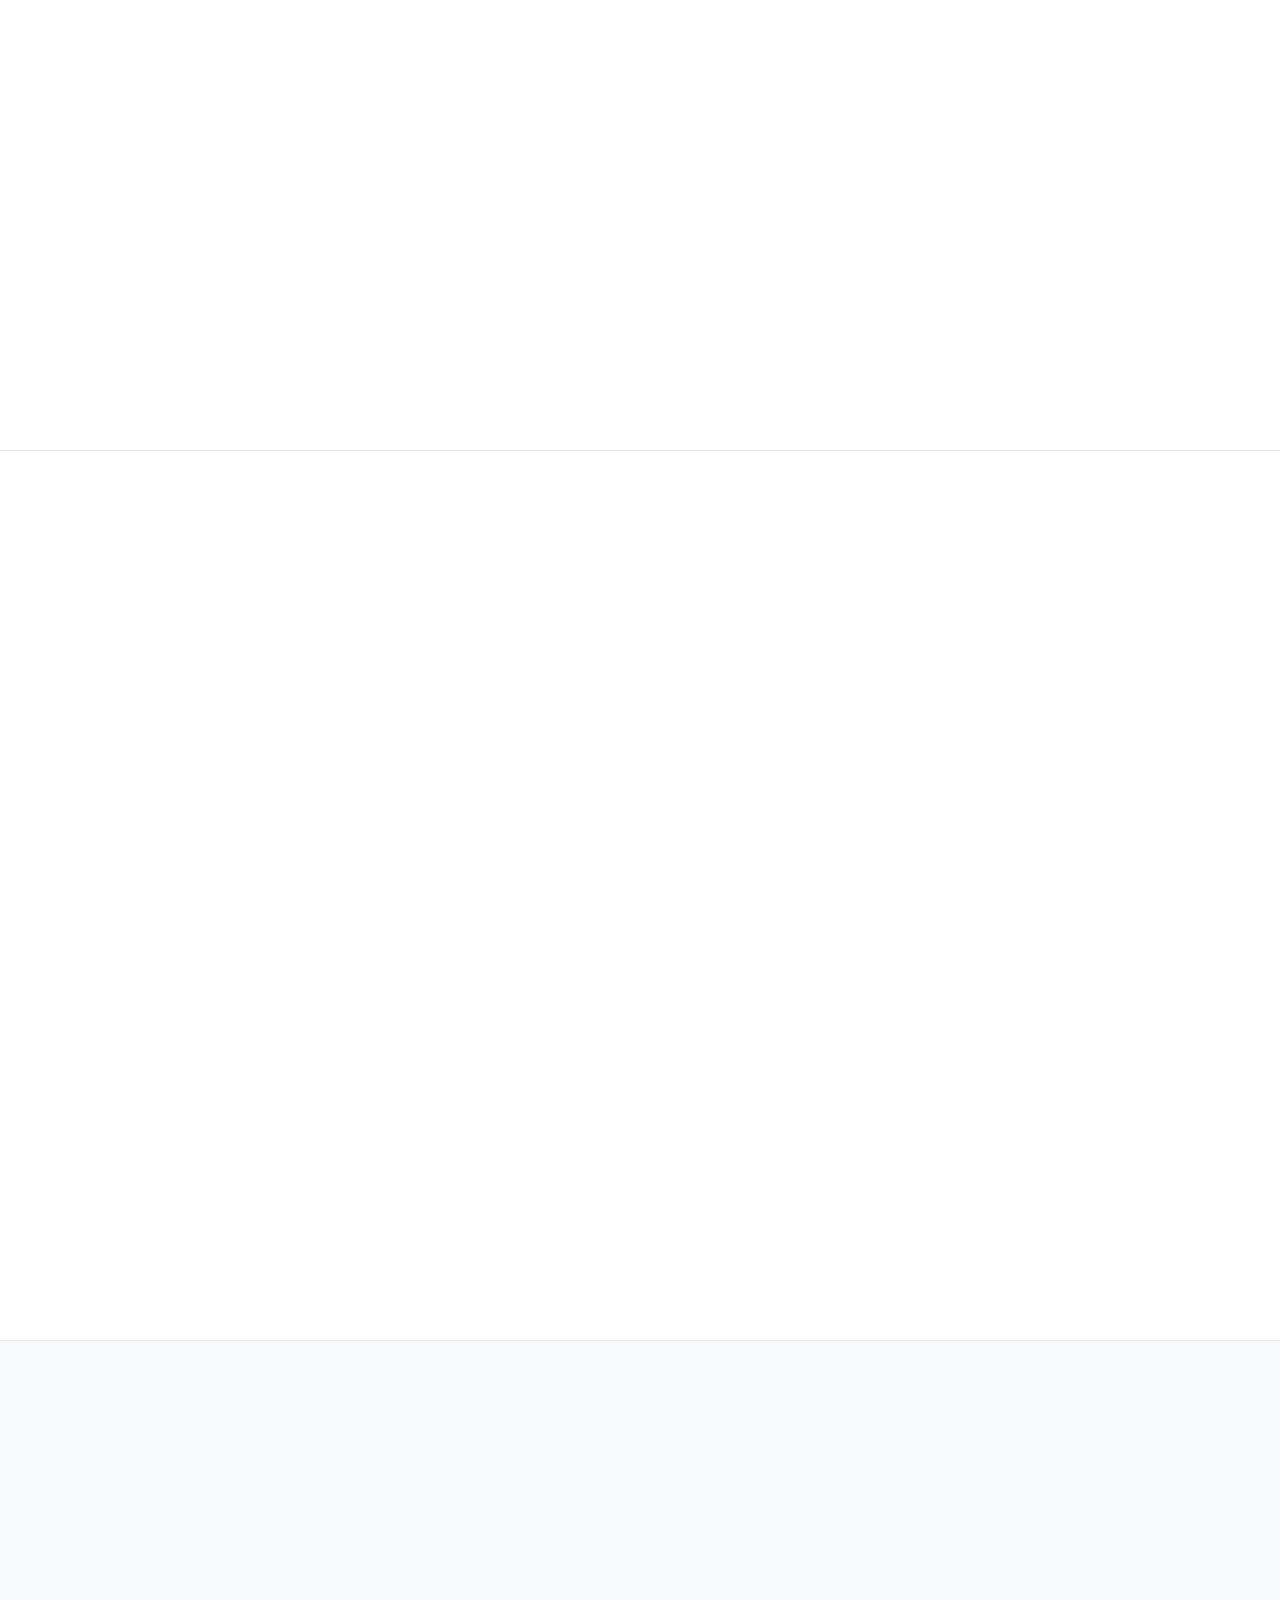
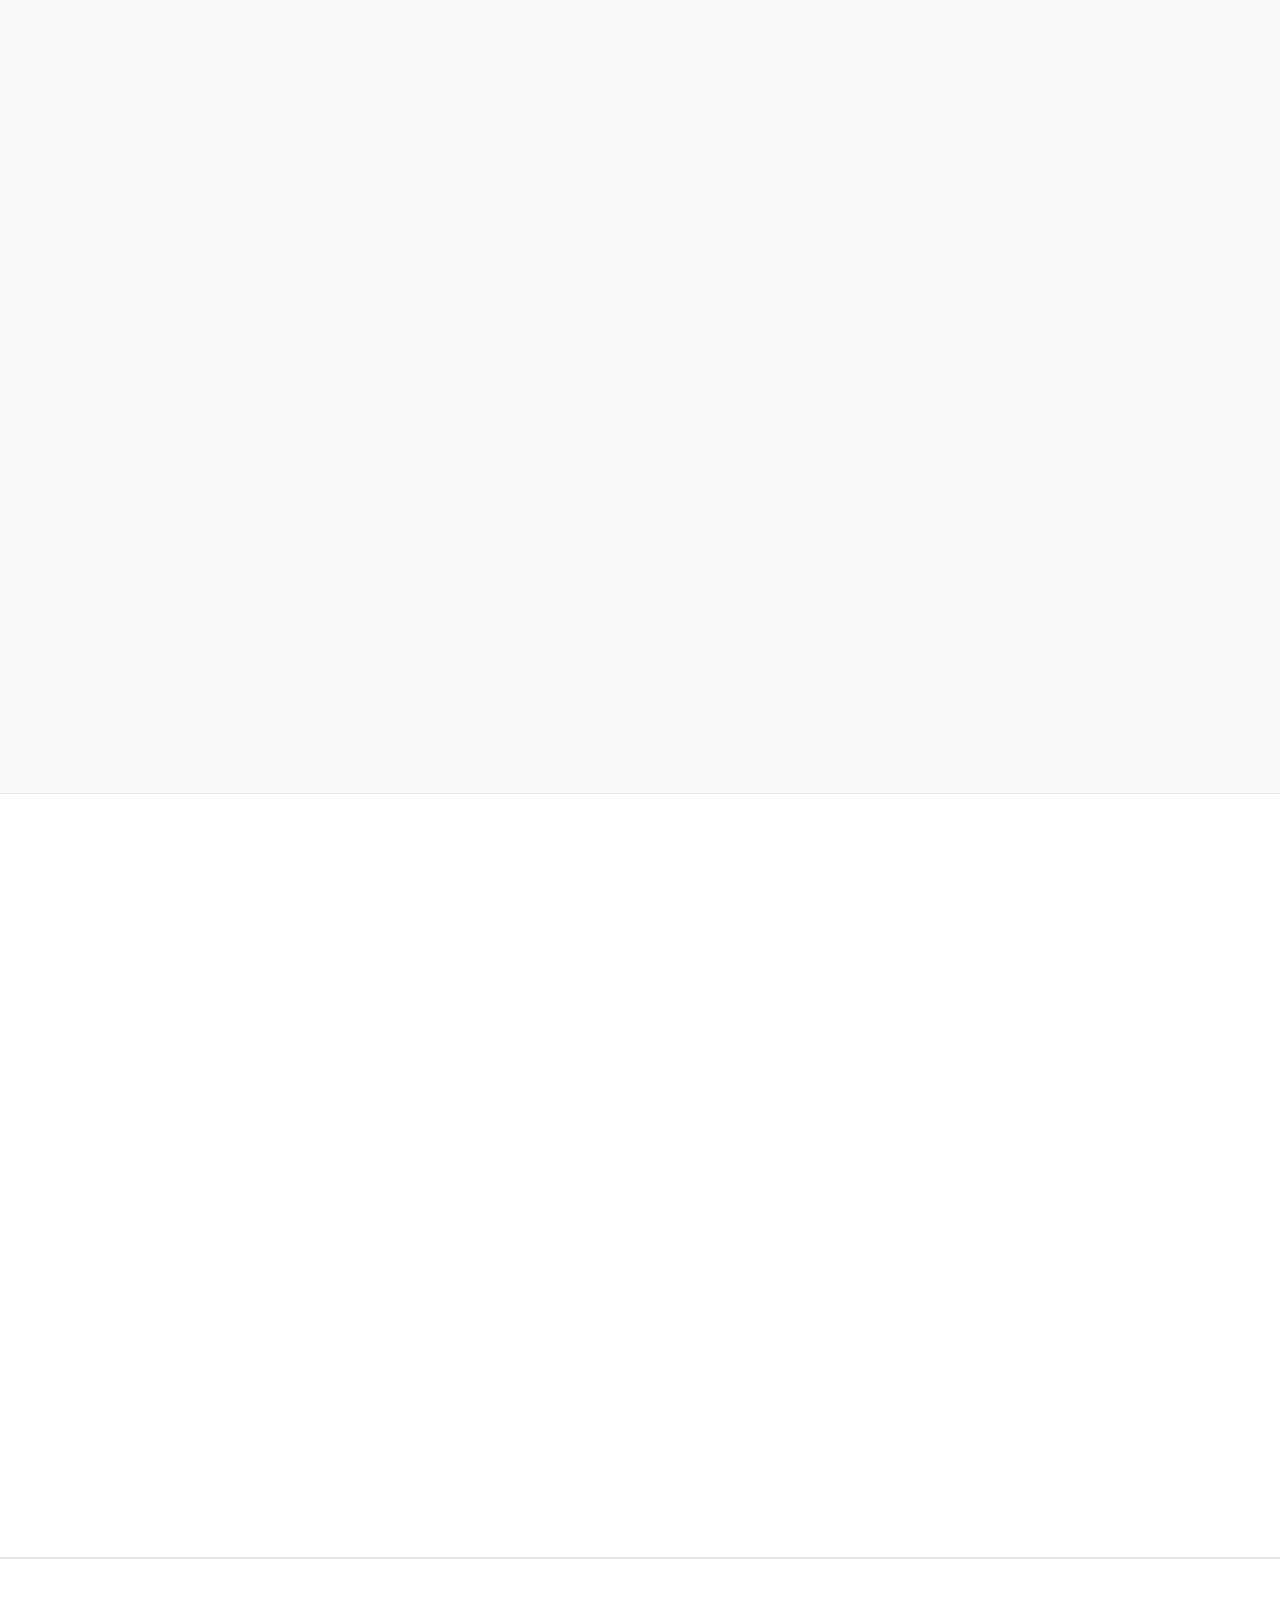
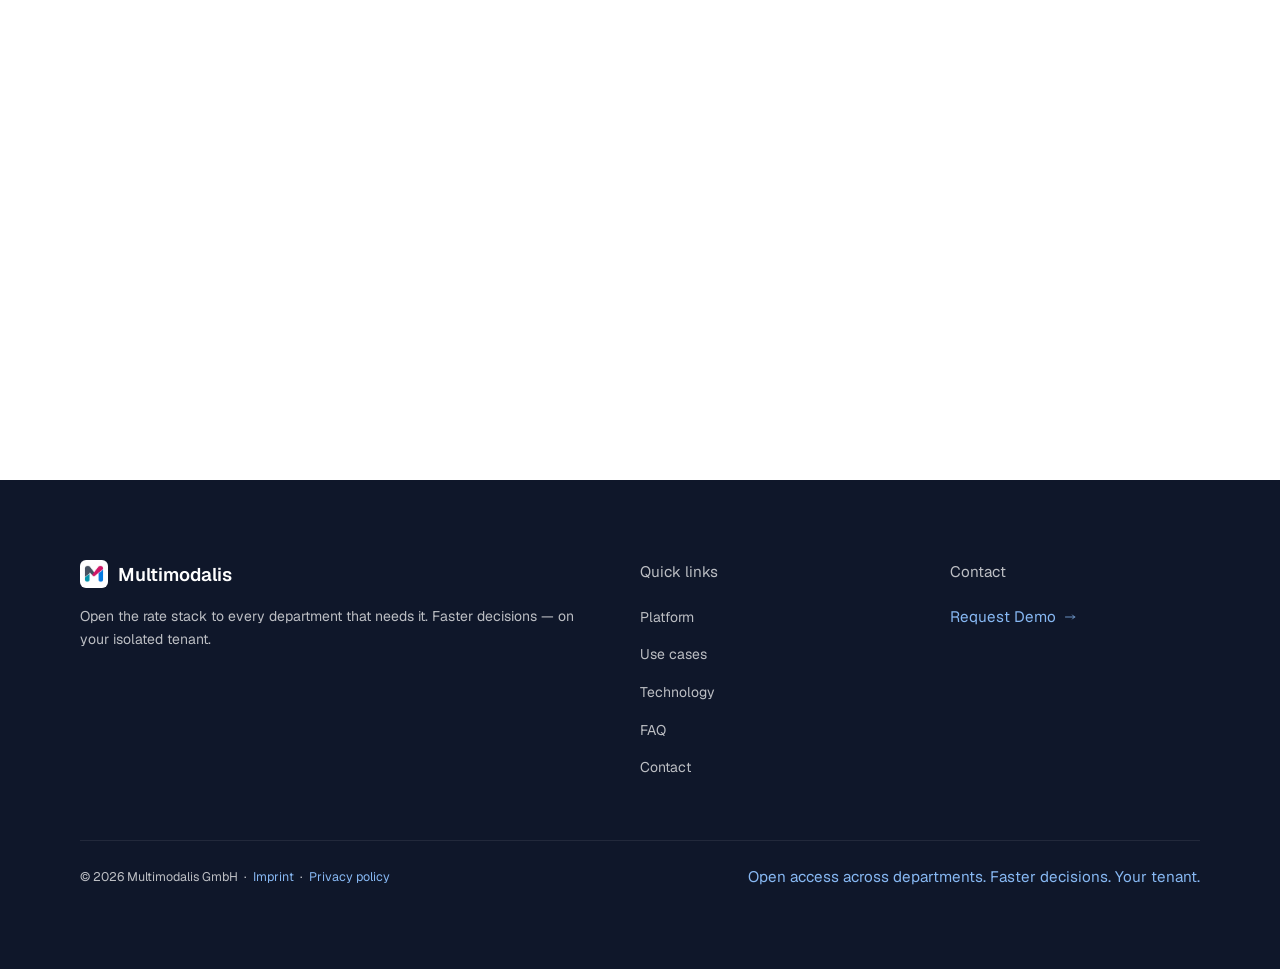
==== commit 2f40c54f: "Merge pull request #6 from saad-acc/feat/legal-claims Legal pages from acceltra.de, no draft banner," ====
--- a/site/index.html
+++ b/site/index.html
@@ -22,7 +22,6 @@
 </head>
 <body>
 <a class="skip-link" href="#main">Skip to content</a>
-<div class="draft-banner"><div class="container">Draft preview – not published. Placeholders marked <span class="need">[NEED: …]</span></div></div>
 
 <nav aria-label="Main" class="site-nav">
 <div class="nav-inner">
@@ -67,19 +66,10 @@
 <a class="btn btn-primary" href="#contact">Request Demo</a>
 <a class="btn btn-outline" href="#platform">Explore Platform</a>
 </div>
-<div class="hero-stats">
-<div class="hero-stat">
-<div class="stat-num">Door-to-door</div>
-<div class="stat-label">Landed cost, not a base line</div>
-</div>
-<div class="hero-stat">
-<div class="stat-num">Rates &amp; surcharges</div>
-<div class="stat-label">Locals, fuel, THC, FX</div>
-</div>
-<div class="hero-stat">
-<div class="stat-num">RFQ</div>
-<div class="stat-label">Tender-ready comparisons</div>
-</div>
+<div class="hero-stats claims">
+<div class="hero-stat"><div class="stat-num">One unified pricing platform</div></div>
+<div class="hero-stat"><div class="stat-num">Complete cost transparency</div></div>
+<div class="hero-stat"><div class="stat-num">Supporting RFQ&nbsp;/ Tender</div></div>
 </div>
 </div>
 <div class="fade-up visible hero-globe">
@@ -256,10 +246,10 @@
 <h3>Why Complete Pricing Matters</h3>
 <p>Comparing only base rates produces misleading results. Multimodalis calculates the full cost of each transport option — making comparisons accurate and decisions defensible.</p>
 <div>
-<div class="cstat-row"><span>Transport modes</span><span class="cstat-val">Ocean, road, intermodal, air</span></div>
-<div class="cstat-row"><span>Cost stack</span><span class="cstat-val">Base + surcharges + locals + FX</span></div>
-<div class="cstat-row"><span>Currency pairs</span><span class="cstat-val">All major</span></div>
-<div class="cstat-row"><span>Combination logic</span><span class="cstat-val">Multimodal</span></div>
+<div class="cstat-row cstat-claim"><span class="cstat-check" aria-hidden="true"></span><span>All transport modes</span></div>
+<div class="cstat-row cstat-claim"><span class="cstat-check" aria-hidden="true"></span><span>All cost elements per route</span></div>
+<div class="cstat-row cstat-claim"><span class="cstat-check" aria-hidden="true"></span><span>Daily exchange rates</span></div>
+<div class="cstat-row cstat-claim"><span class="cstat-check" aria-hidden="true"></span><span>Unified pricing logic of all carriers</span></div>
 </div>
 </div>
 </div>
@@ -454,23 +444,11 @@
 <p>Routing and toll, Rhine water levels, carrier schedules and quotes, flight schedules and AI inquiry analysis — plus CSV import, Excel export and APIs for your own systems.</p>
 </div>
 </div>
-<div class="stat-bar">
-<div class="stat-bar-item">
-<div class="stat-bar-num">Legal</div>
-<div class="stat-bar-label">GDPR-aligned · servers in Germany</div>
-</div>
-<div class="stat-bar-item">
-<div class="stat-bar-num">Compliance</div>
-<div class="stat-bar-label">Security frameworks</div>
-</div>
-<div class="stat-bar-item">
-<div class="stat-bar-num">RBAC</div>
-<div class="stat-bar-label">Enterprise role access</div>
-</div>
-<div class="stat-bar-item">
-<div class="stat-bar-num">SSO</div>
-<div class="stat-bar-label">OAuth · SAML · Enterprise SSO</div>
-</div>
+<div class="stat-bar claims">
+<div class="stat-bar-item"><div class="stat-bar-num">Made in Germany</div></div>
+<div class="stat-bar-item"><div class="stat-bar-num">Hosted in Europe</div></div>
+<div class="stat-bar-item"><div class="stat-bar-num">GDPR aligned</div></div>
+<div class="stat-bar-item"><div class="stat-bar-num">Monitored 24/7</div></div>
 </div>
 </div>
 </div>
--- a/site/assets/css/site.css
+++ b/site/assets/css/site.css
@@ -797,7 +797,6 @@
 .skip-link:focus { left: 8px; top: 8px; }
 :focus-visible { outline: 2px solid var(--primary); outline-offset: 2px; box-shadow: 0 0 0 4px var(--focus-ring); }
 .need { background: var(--warn-bg); color: var(--warn-dark); border: 1px dashed var(--warn-dark); border-radius: 4px; padding: 0 4px; font-family: var(--font-mono); font-size: 0.9em; }
-.draft-banner { background: var(--warn-bg); color: var(--warn-dark); border-bottom: 1px solid var(--warn-dark); padding: 10px 0; font-size: 0.9rem; }
 .legal { padding: var(--sp-xl) 0; }
 .legal h1 { font-size: clamp(2rem, 1.4rem + 2vw, 2.6rem); margin-bottom: 24px; }
 .legal h2 { font-size: 1.3rem; margin: 36px 0 12px; }
@@ -824,7 +823,15 @@
 .chain-list.numbered { counter-reset: step; }
 .chain-list.numbered li::before { counter-increment: step; content: counter(step); font-family: var(--font-mono); color: var(--primary); font-size: 0.85rem; min-width: 1.2em; }
 .feature-cta { margin-top: 24px; }
-
+/* Word claims instead of numbers (Saad, 2026-10-14) */
+.hero-stats.claims .stat-num { font-size: 1.05rem; line-height: 1.3; font-weight: 600; overflow-wrap: normal; hyphens: manual; }
+.hero-stats.claims .hero-stat { display: flex; align-items: center; border-top: 2px solid var(--primary); }
+.cstat-claim { justify-content: flex-start; align-items: center; gap: 12px; font-weight: 500; color: var(--fg); }
+.cstat-check { flex: none; width: 18px; height: 18px; border-radius: 50%; background: var(--primary-mid); position: relative; }
+.cstat-check::after { content: ""; position: absolute; left: 6px; top: 3px; width: 4px; height: 8px; border: solid var(--primary); border-width: 0 2px 2px 0; transform: rotate(45deg); }
+.stat-bar.claims .stat-bar-num { font-family: var(--font-body); font-size: 1.3rem; font-weight: 600; margin: 0; letter-spacing: -0.01em; }
+.stat-bar.claims .stat-bar-item { display: flex; align-items: center; justify-content: center; }
 .legal-src { font-size: 0.9rem; color: var(--fg-3); border-left: 3px solid var(--border-strong); padding-left: 12px; }
+.legal h4 { margin-top: 16px; }
 .legal-list { padding-left: 1.4em; list-style: decimal; }
 .legal-list li { margin: 6px 0; }
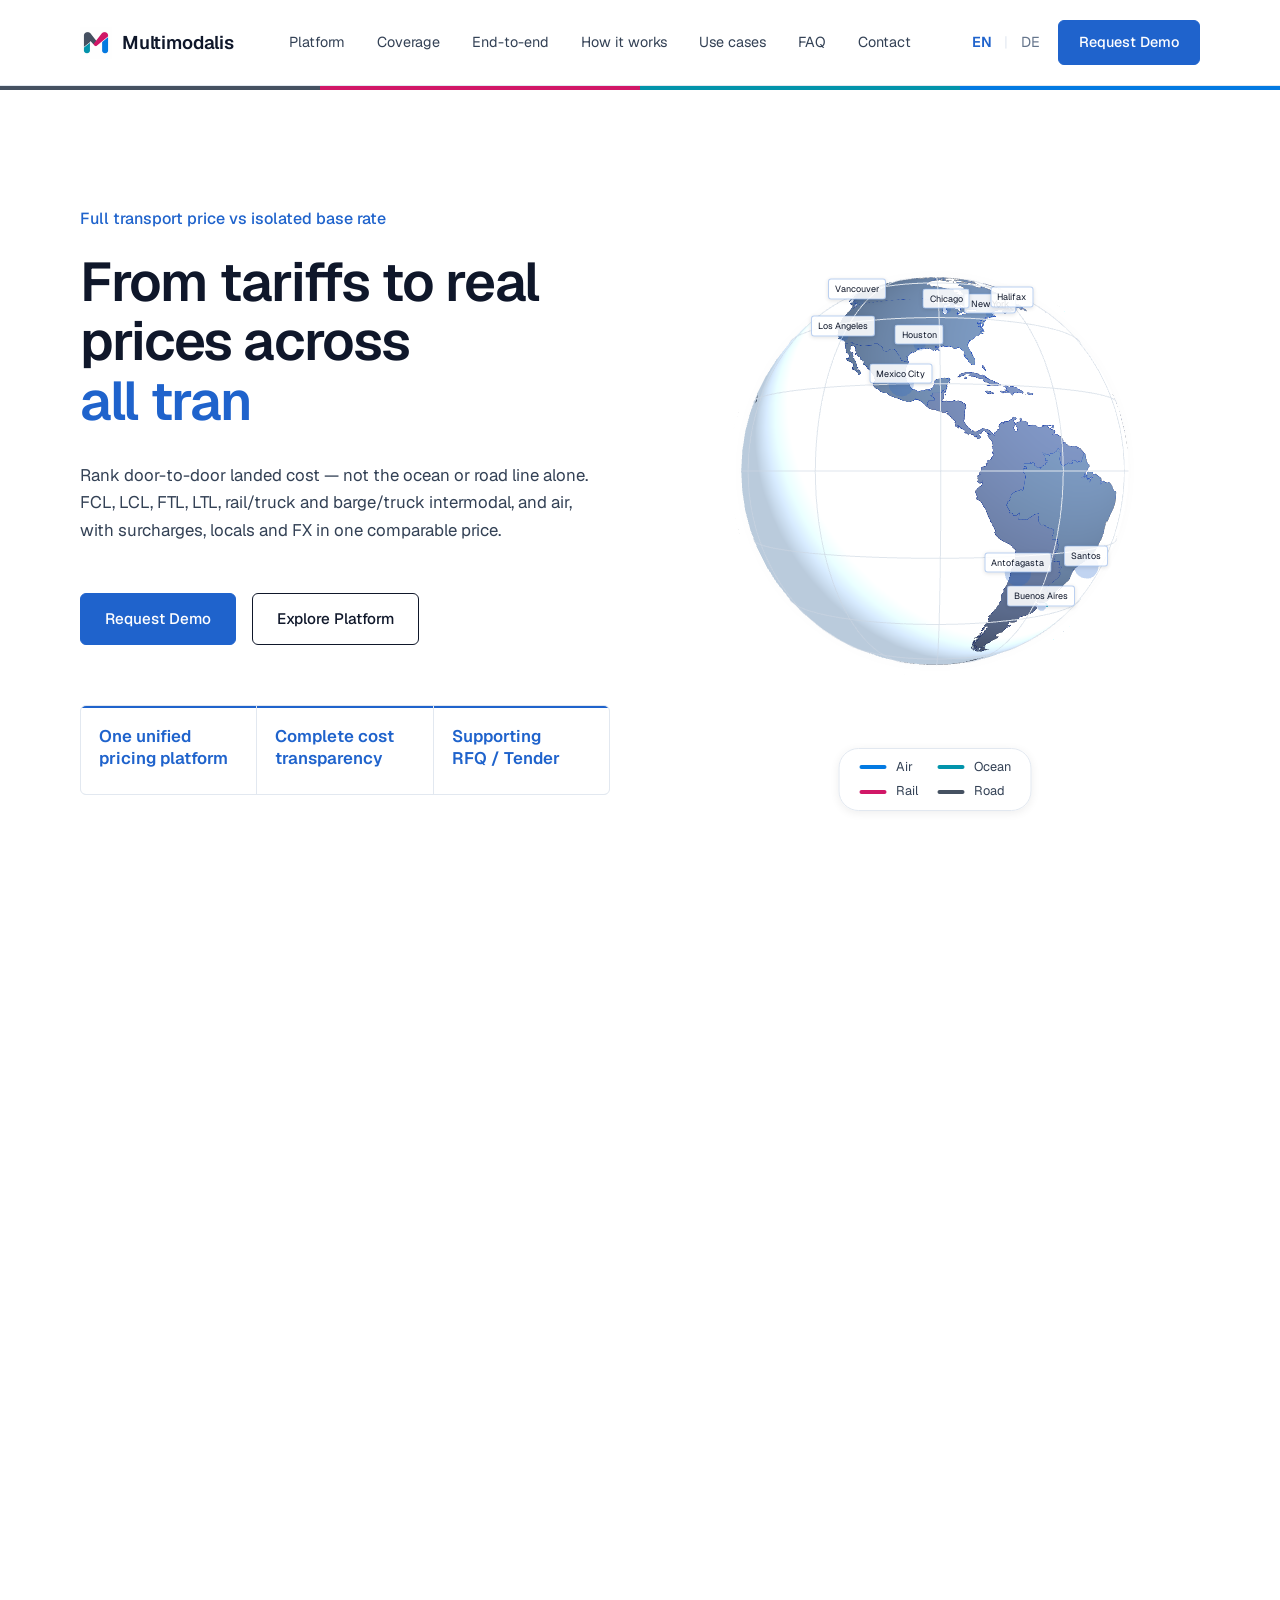
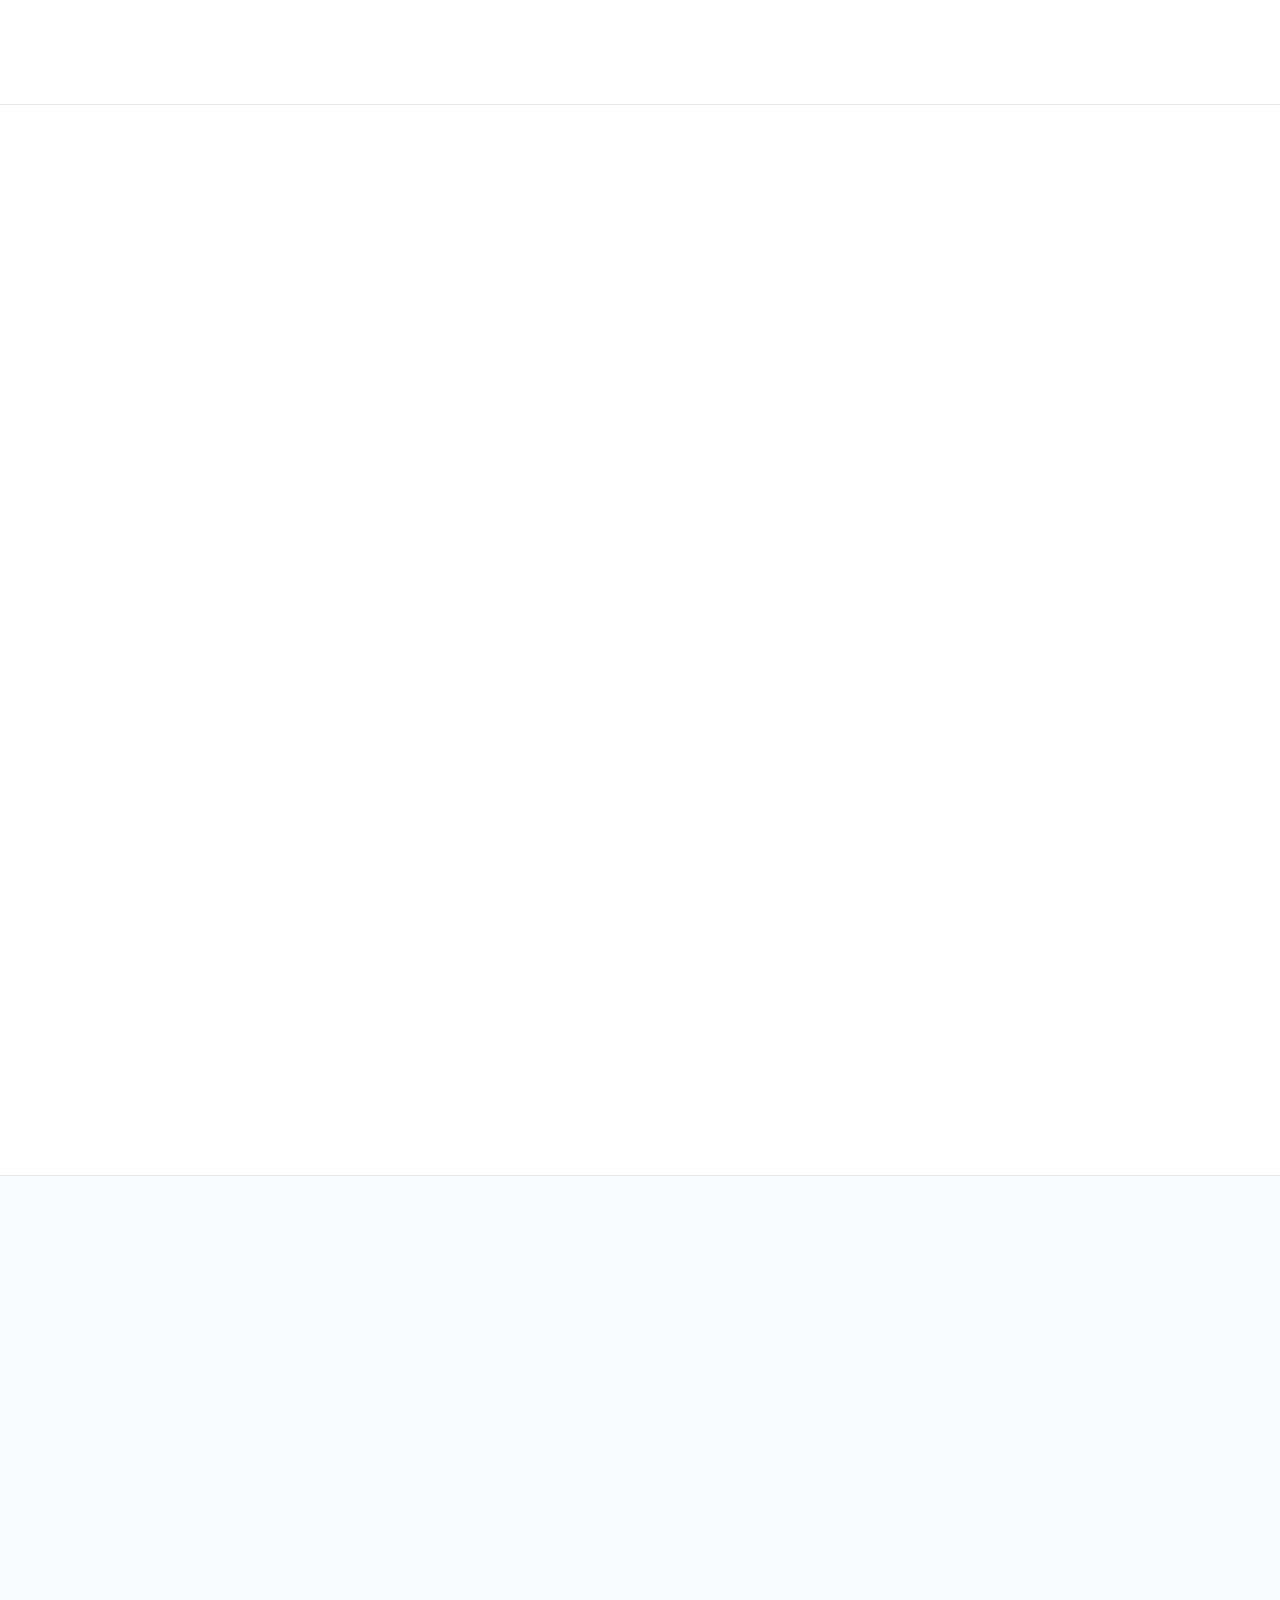
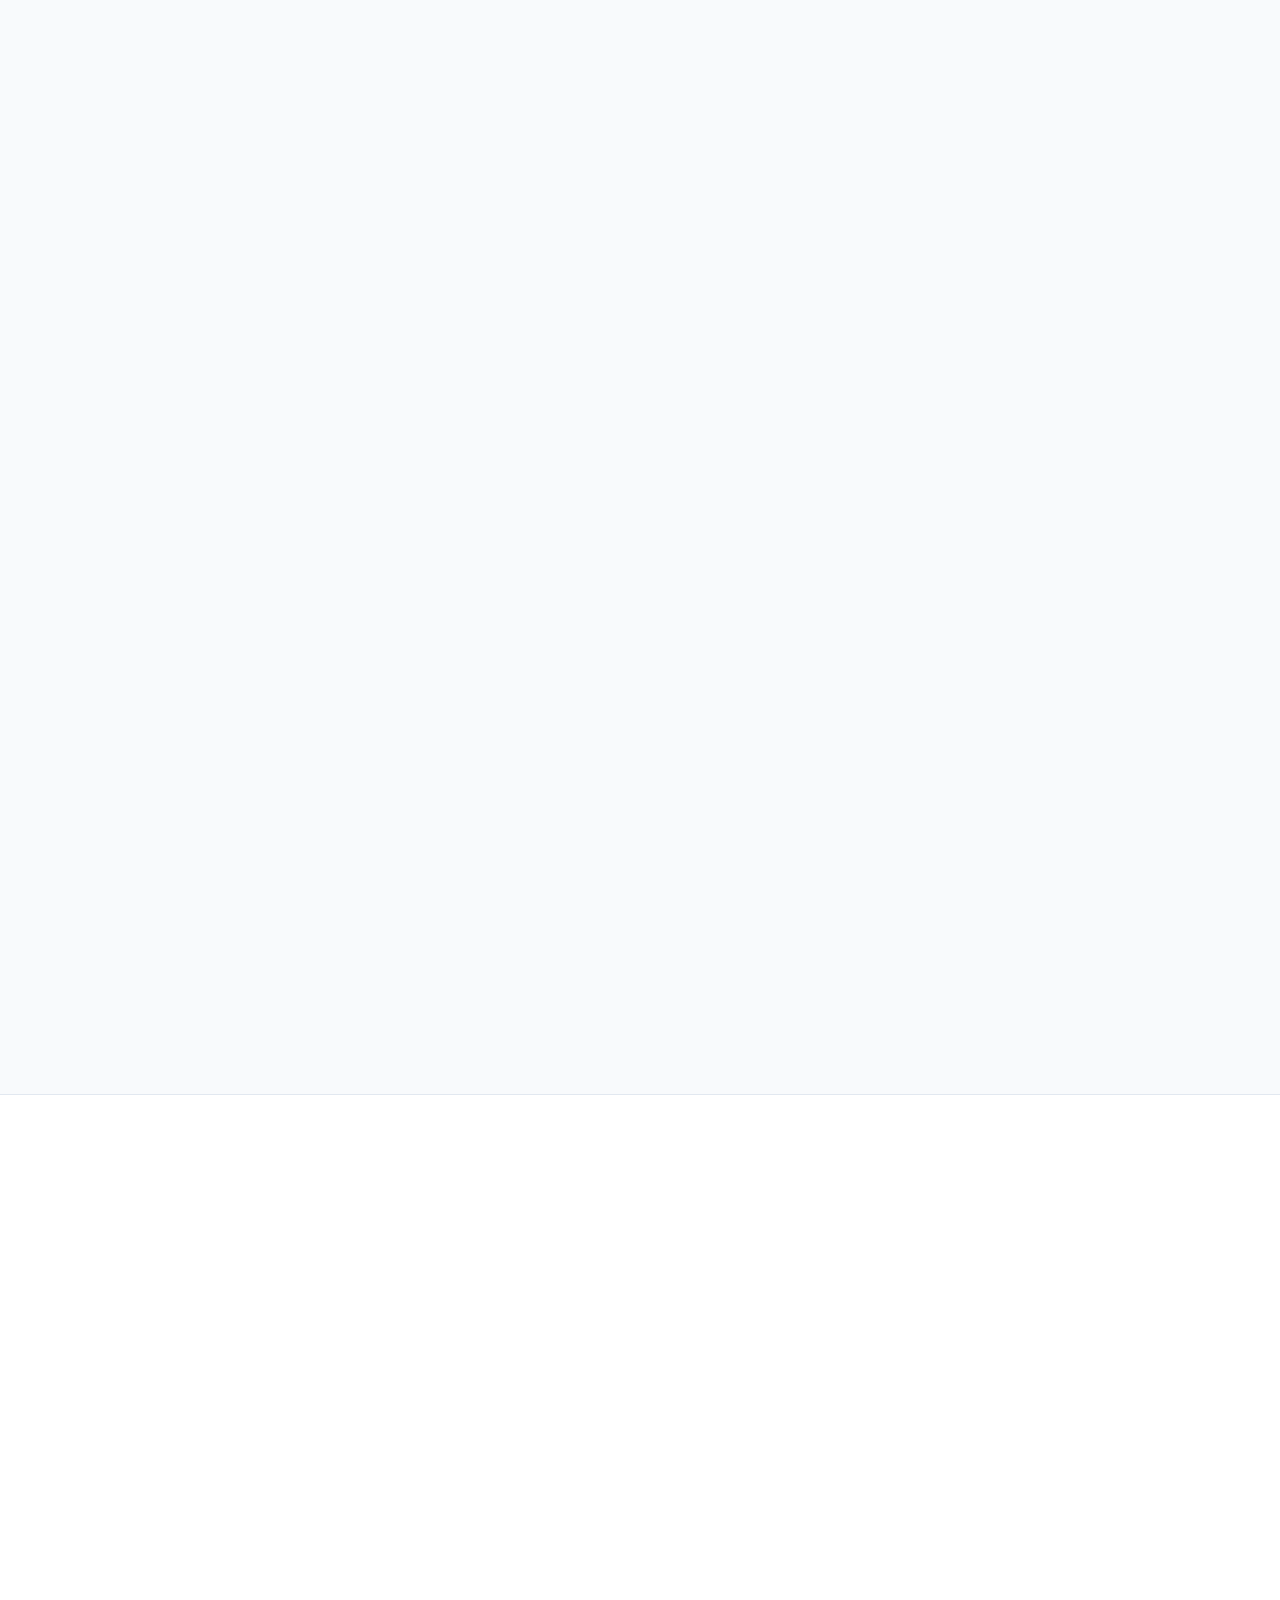
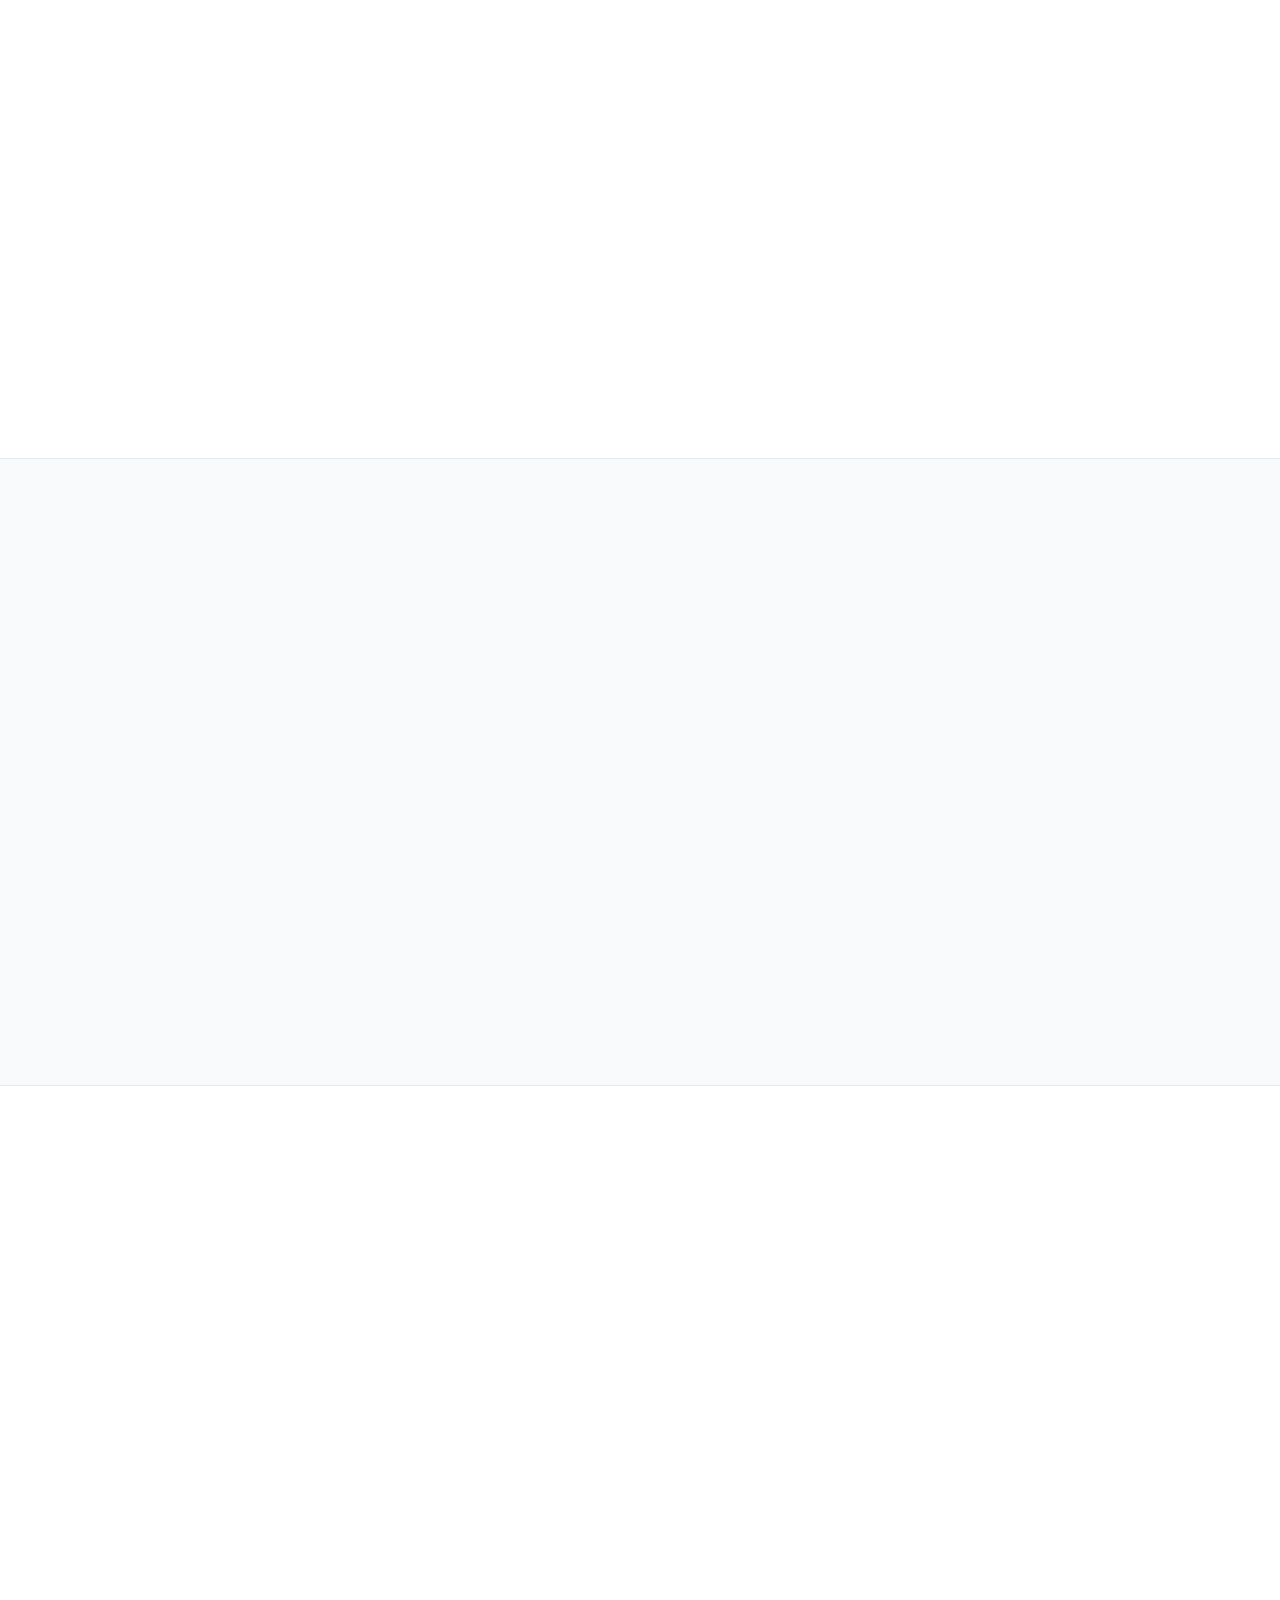
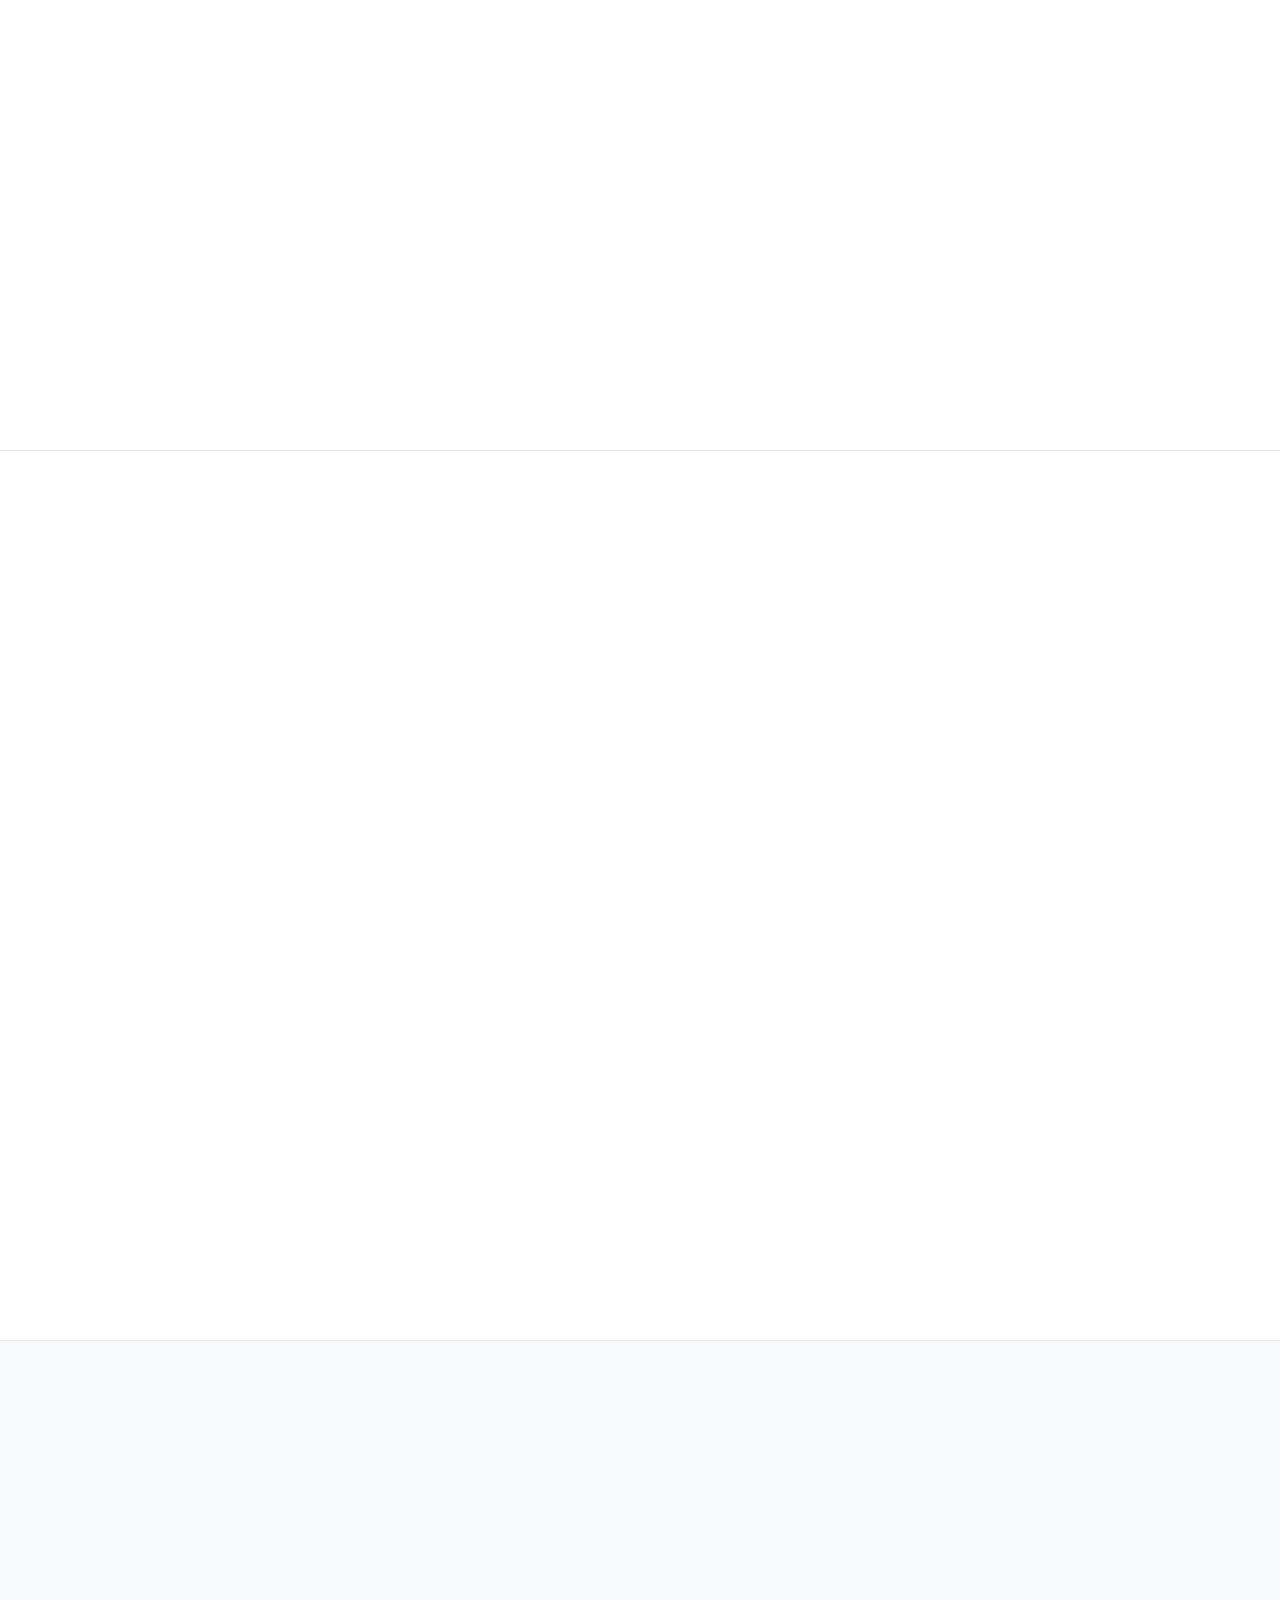
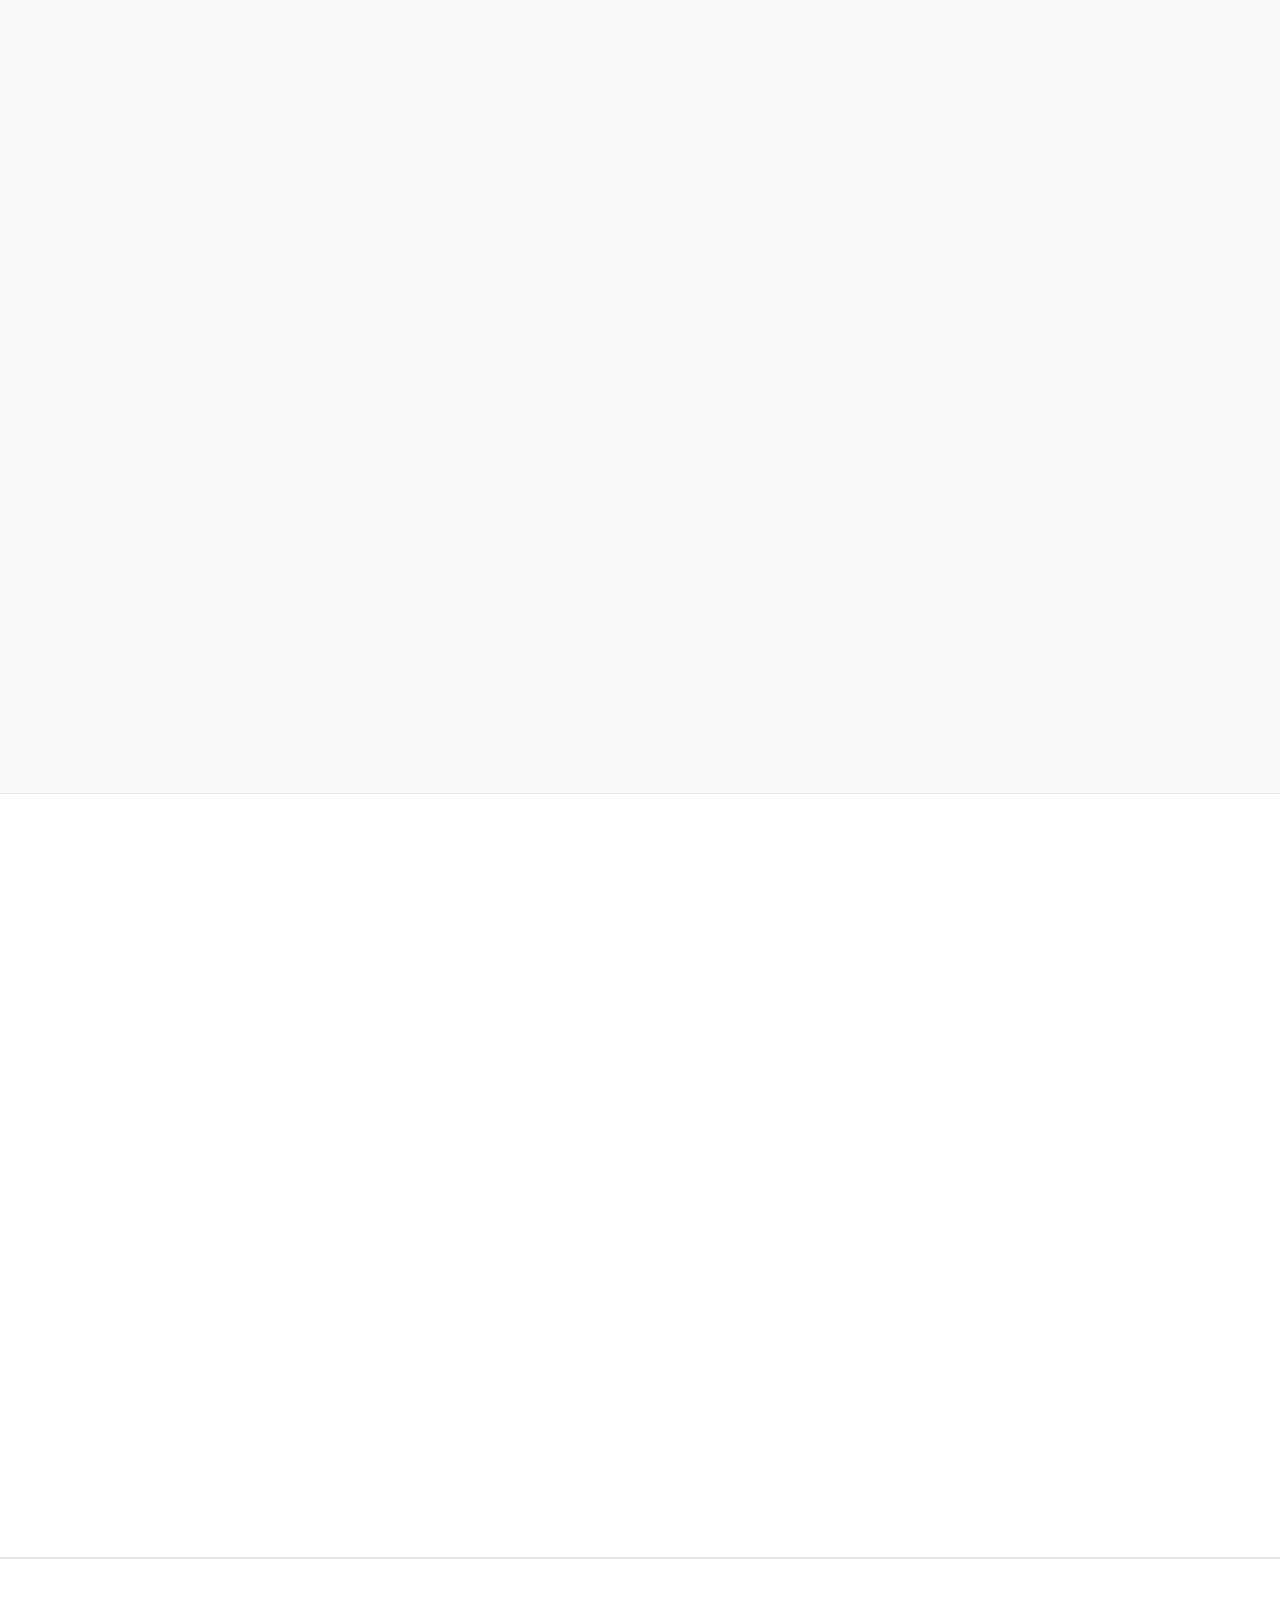
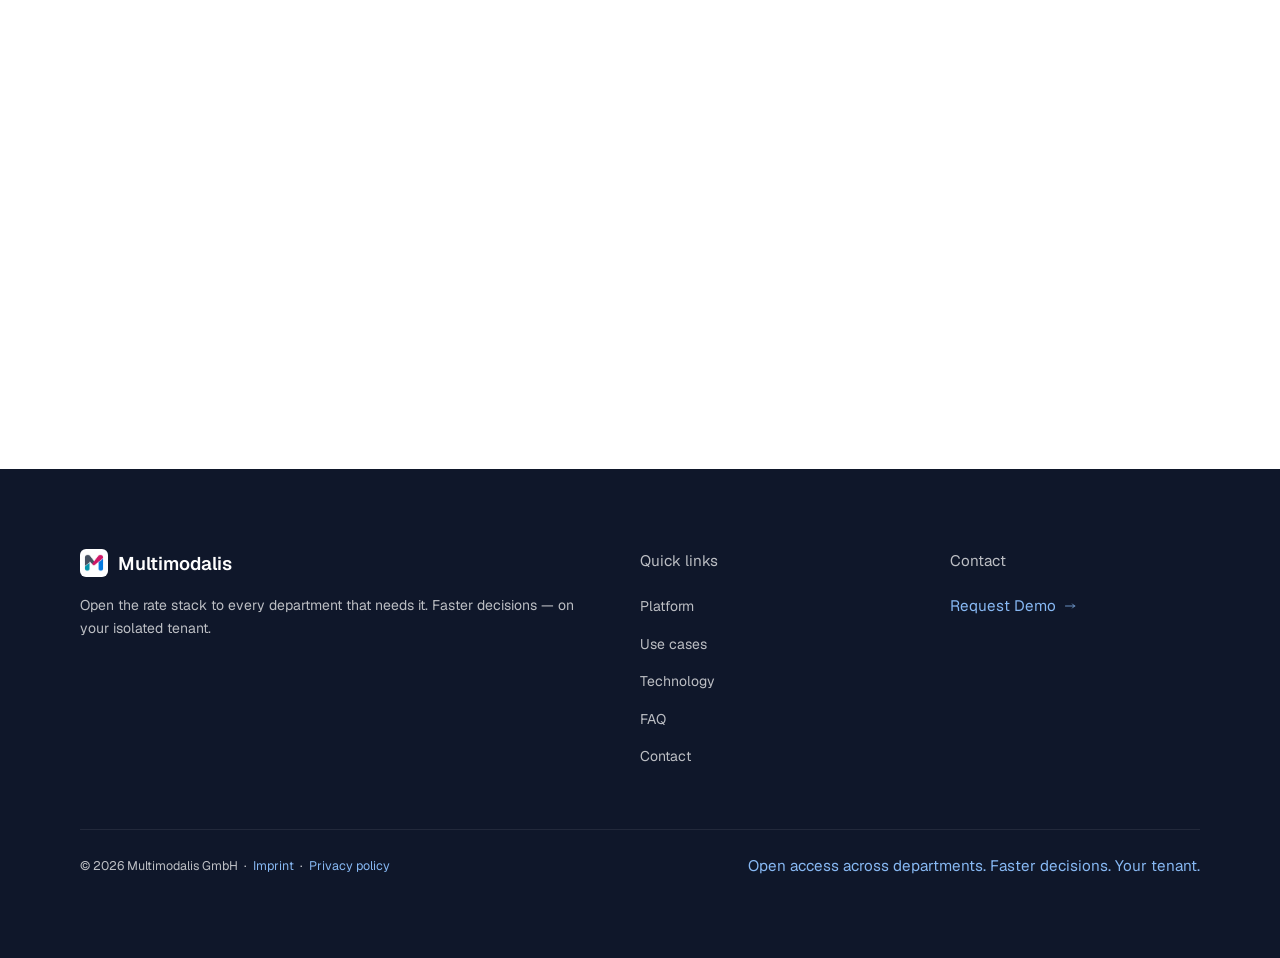
==== commit cc7dd3e1: "Demo form: submit to form endpoint via fetch (no cookies), honeypot + timestamp + lang, aria-live st" ====
--- a/site/index.html
+++ b/site/index.html
@@ -3,7 +3,7 @@
 <head>
 <meta charset="utf-8">
 <meta name="viewport" content="width=device-width, initial-scale=1">
-<meta http-equiv="Content-Security-Policy" content="default-src 'self'; img-src 'self' data: blob:; style-src 'self'; script-src 'self'; font-src 'self'; connect-src 'self'; object-src 'none'; base-uri 'self'; form-action 'none'">
+<meta http-equiv="Content-Security-Policy" content="default-src 'self'; img-src 'self' data: blob:; style-src 'self'; script-src 'self'; font-src 'self'; connect-src 'self' https://bestmodal.de; object-src 'none'; base-uri 'self'; form-action 'none'">
 <meta name="referrer" content="strict-origin-when-cross-origin">
 <title>Multimodalis – Pricing Engine for Transport Logistics</title>
 <meta name="description" content="Rank door-to-door landed cost — not the ocean or road line alone. FCL, LCL, FTL, LTL, rail/truck and barge/truck intermodal, and air, with surcharges, locals and FX in one comparable price.">
@@ -19,6 +19,7 @@
 <link rel="preload" href="assets/fonts/multimodalis-Geist-Variable.woff2" as="font" type="font/woff2" crossorigin>
 <link rel="stylesheet" href="assets/css/site.css">
 <script src="assets/js/main.js" defer></script>
+<script src="assets/js/form.js" defer></script>
 </head>
 <body>
 <a class="skip-link" href="#main">Skip to content</a>
@@ -552,31 +553,34 @@
 </div>
 <div class="form-box">
 <h3>Request a demo</h3>
-<form aria-describedby="form-note" id="contact-form"><p class="form-note" id="form-note">Demo requests will open soon. The form is not active yet and does not transmit any data.</p><fieldset class="form-fieldset" disabled="">
+<form aria-describedby="form-note" id="contact-form" data-endpoint="https://bestmodal.de/send_mail_multimodalis.php"><p class="form-hint" id="form-note">Your request is sent by email to the Multimodalis team. Fields marked * are required. Details on data processing: <a href="en/privacy/">privacy policy</a>.</p><noscript><p class="form-note">Please enable JavaScript to send the form.</p></noscript><fieldset class="form-fieldset" disabled="">
+<input name="lang" type="hidden" value="en"/><input name="_timestamp" type="hidden" value=""/>
+<div class="form-hp" aria-hidden="true"><label for="website">Leave this field empty</label><input id="website" name="website" type="text" tabindex="-1" autocomplete="off" value=""/></div>
 <div class="form-row form-field">
 <div>
 <label class="field-label" for="name">Name *</label>
-<input class="field-input" id="name" name="name" placeholder="" required="" type="text"/>
+<input class="field-input" autocomplete="name" id="name" name="name" placeholder="" required="" type="text"/>
 </div>
 <div>
 <label class="field-label" for="company">Company *</label>
-<input class="field-input" id="company" name="company" placeholder="" required="" type="text"/>
+<input class="field-input" autocomplete="organization" id="company" name="company" placeholder="" required="" type="text"/>
 </div>
 </div>
 <div class="form-row form-field">
 <div>
 <label class="field-label" for="email">E-Mail *</label>
-<input class="field-input" id="email" name="email" placeholder="" required="" type="email"/>
+<input class="field-input" autocomplete="email" id="email" name="email" placeholder="" required="" type="email"/>
 </div>
 <div>
 <label class="field-label" for="phone">Phone</label>
-<input class="field-input" id="phone" name="phone" placeholder="" type="tel"/>
+<input class="field-input" autocomplete="tel" id="phone" name="phone" placeholder="" type="tel"/>
 </div>
 </div>
 <div class="form-field">
 <label class="field-label" for="message">Message</label>
 <textarea class="field-input" id="message" name="message" placeholder="Tell us about your pricing setup, modes, regions or current challenges..." rows="4"></textarea>
 </div>
+<p class="form-status" id="form-status" role="status" aria-live="polite" hidden=""></p>
 <button class="submit-btn" type="submit">Request Demo</button>
 </fieldset></form>
 </div>
--- a/site/assets/css/site.css
+++ b/site/assets/css/site.css
@@ -835,3 +835,14 @@
 .legal h4 { margin-top: 16px; }
 .legal-list { padding-left: 1.4em; list-style: decimal; }
 .legal-list li { margin: 6px 0; }
+
+/* ── Demo form: hint, honeypot, status ── */
+.form-fieldset { border: 0; margin: 0; padding: 0; min-width: 0; }
+.form-hint { font-size: 0.85rem; color: rgba(255,255,255,0.72); line-height: 1.6; margin-bottom: 20px; }
+.form-hint a { color: var(--accent-on-dark); text-decoration: underline; }
+.form-hp { position: absolute !important; left: -10000px; top: auto; width: 1px; height: 1px; overflow: hidden; }
+.form-box form { position: relative; }
+.form-status { font-size: 0.9rem; line-height: 1.5; padding: 12px 14px; border-radius: var(--r-sm); margin: 8px 0 4px; border: 1px solid rgba(255,255,255,0.2); background: rgba(255,255,255,0.06); color: #FFFFFF; }
+.form-status-success { border-color: rgba(2,148,171,0.7); background: rgba(2,148,171,0.16); }
+.form-status-error { border-color: rgba(209,23,103,0.75); background: rgba(209,23,103,0.16); }
+.submit-btn:disabled { opacity: 0.6; cursor: progress; }
